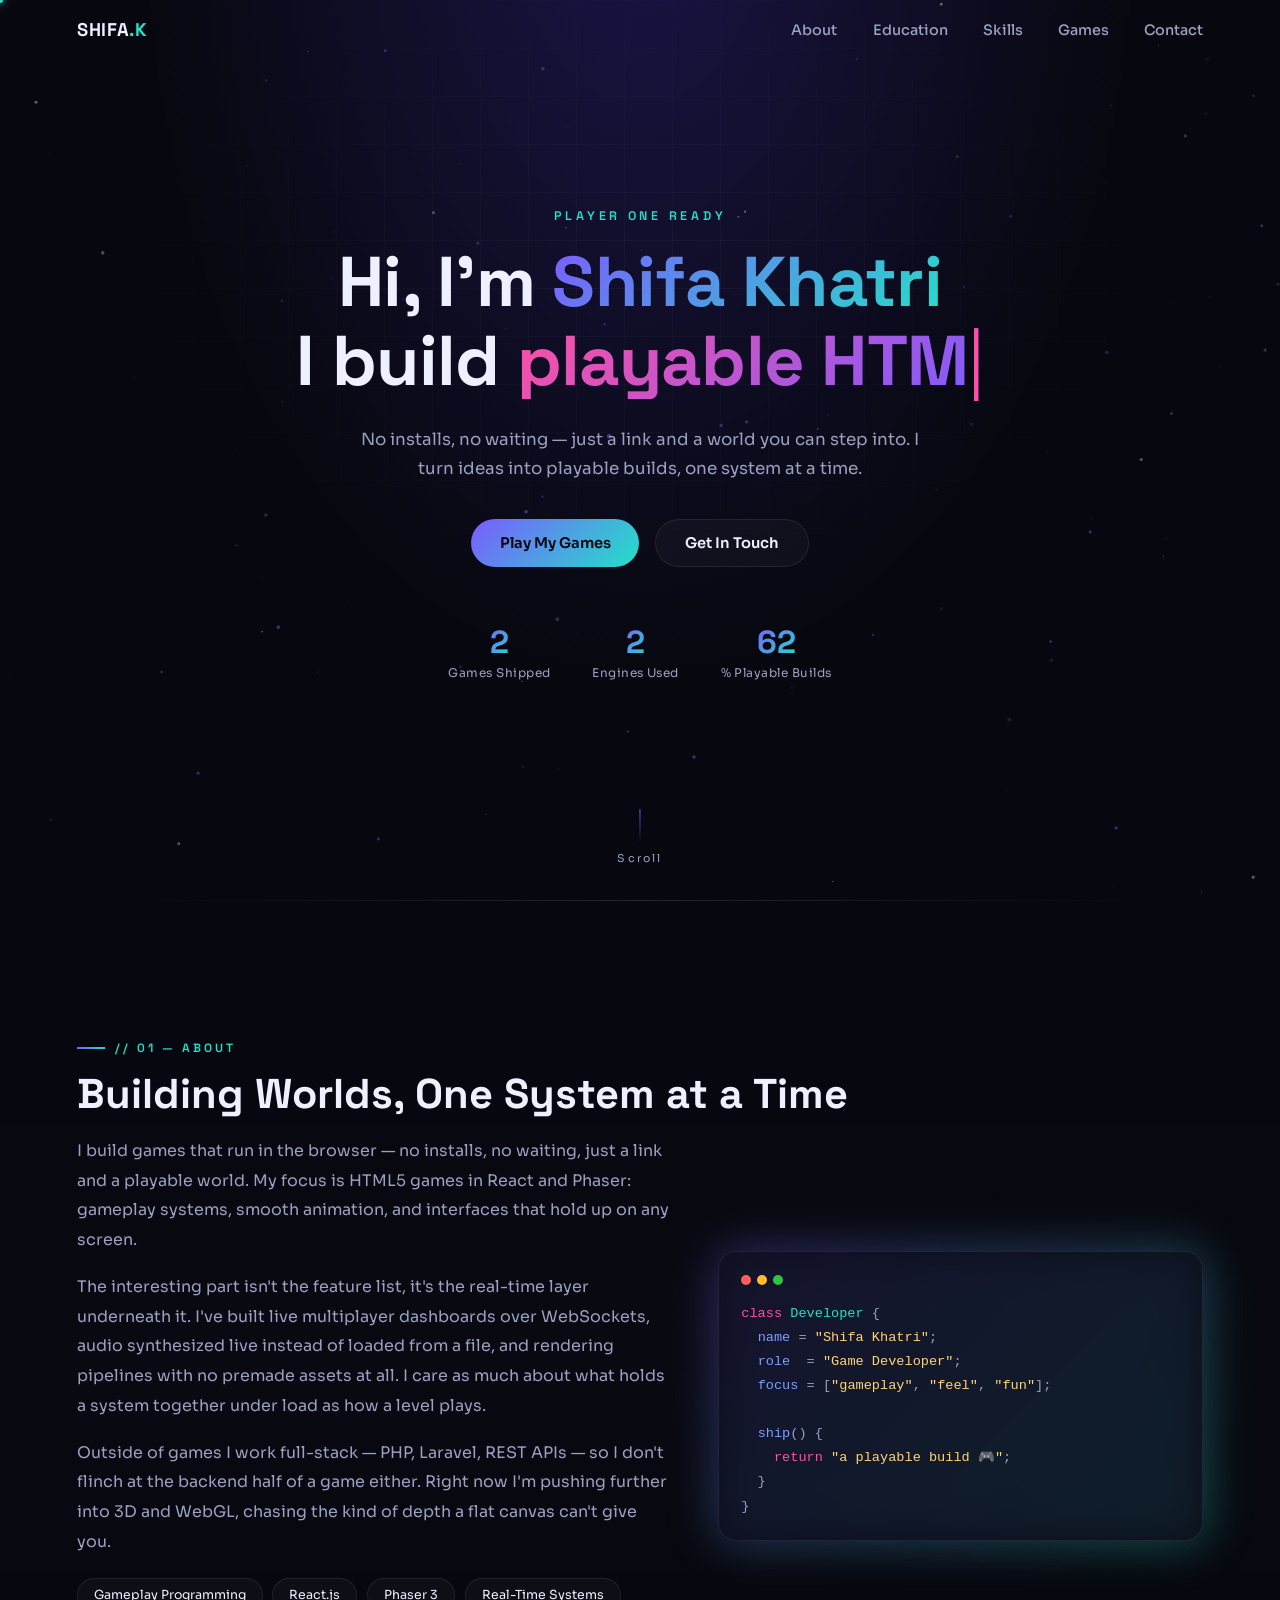
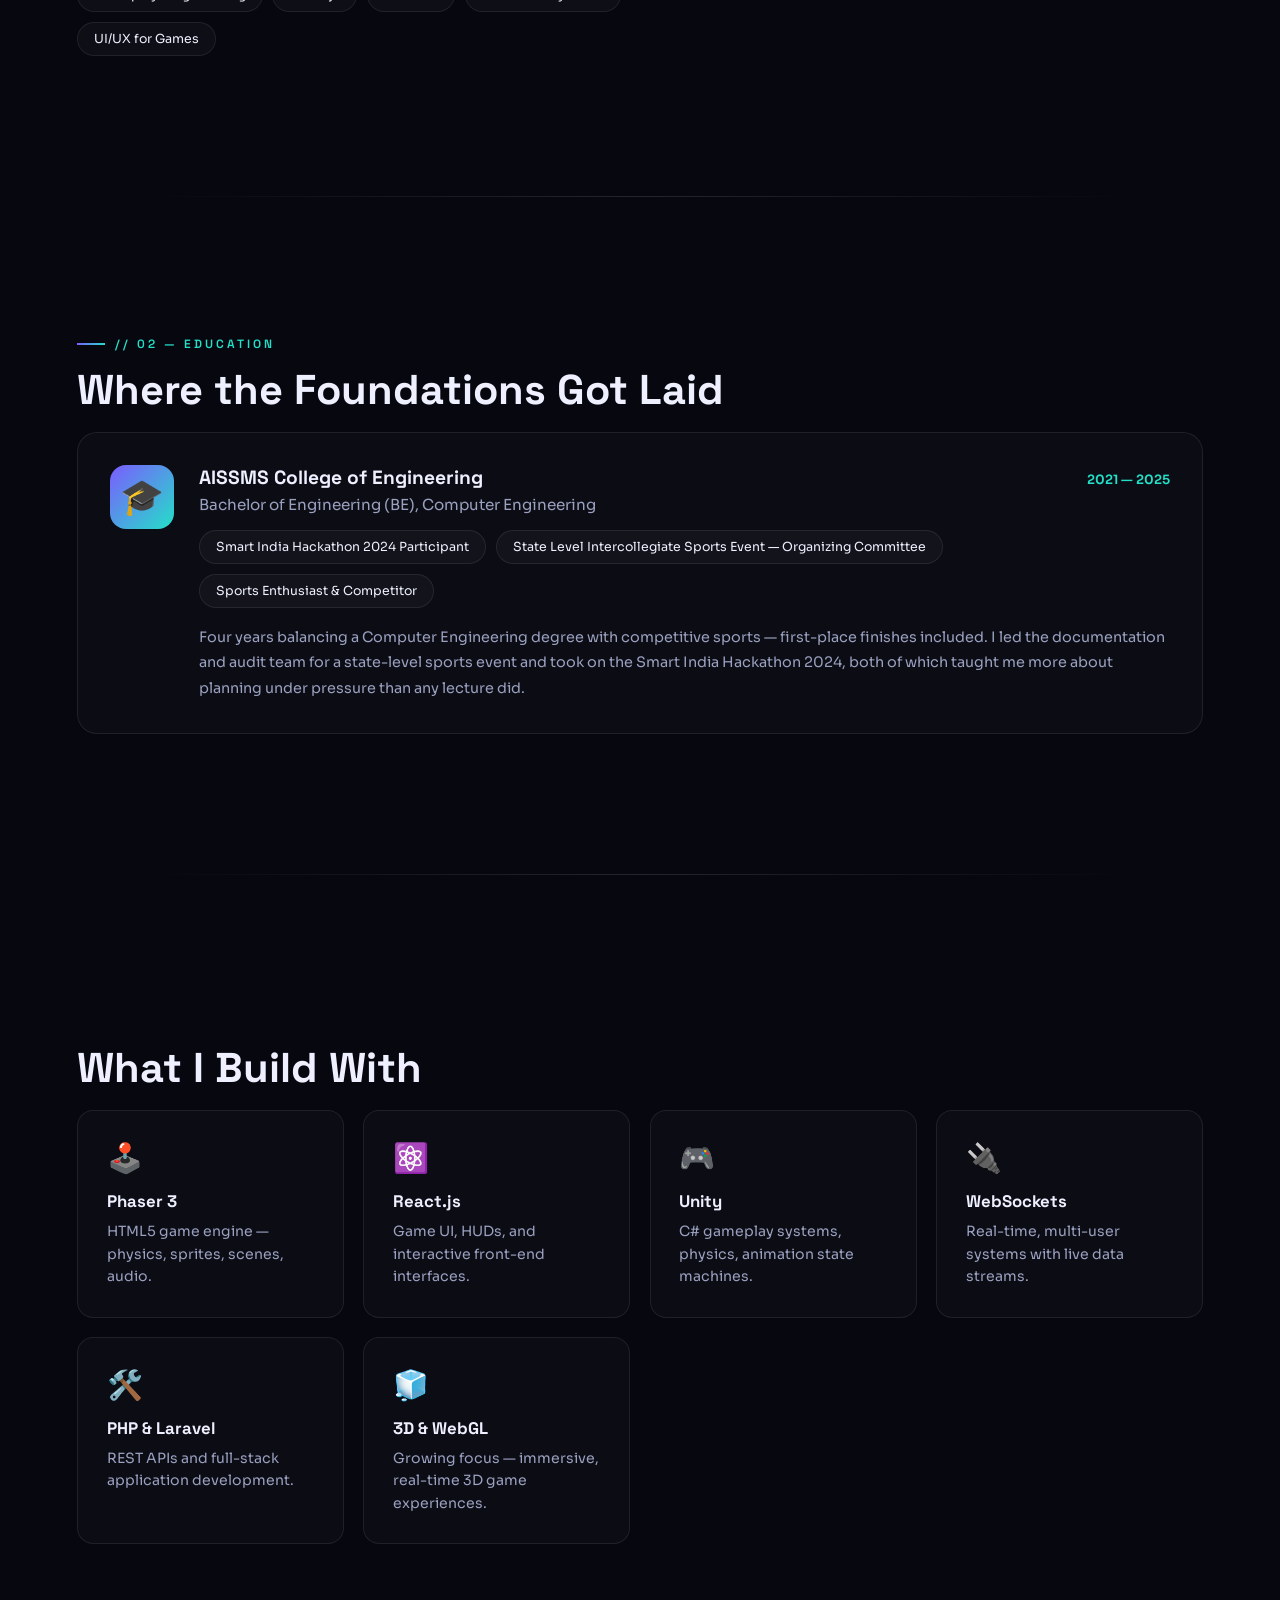
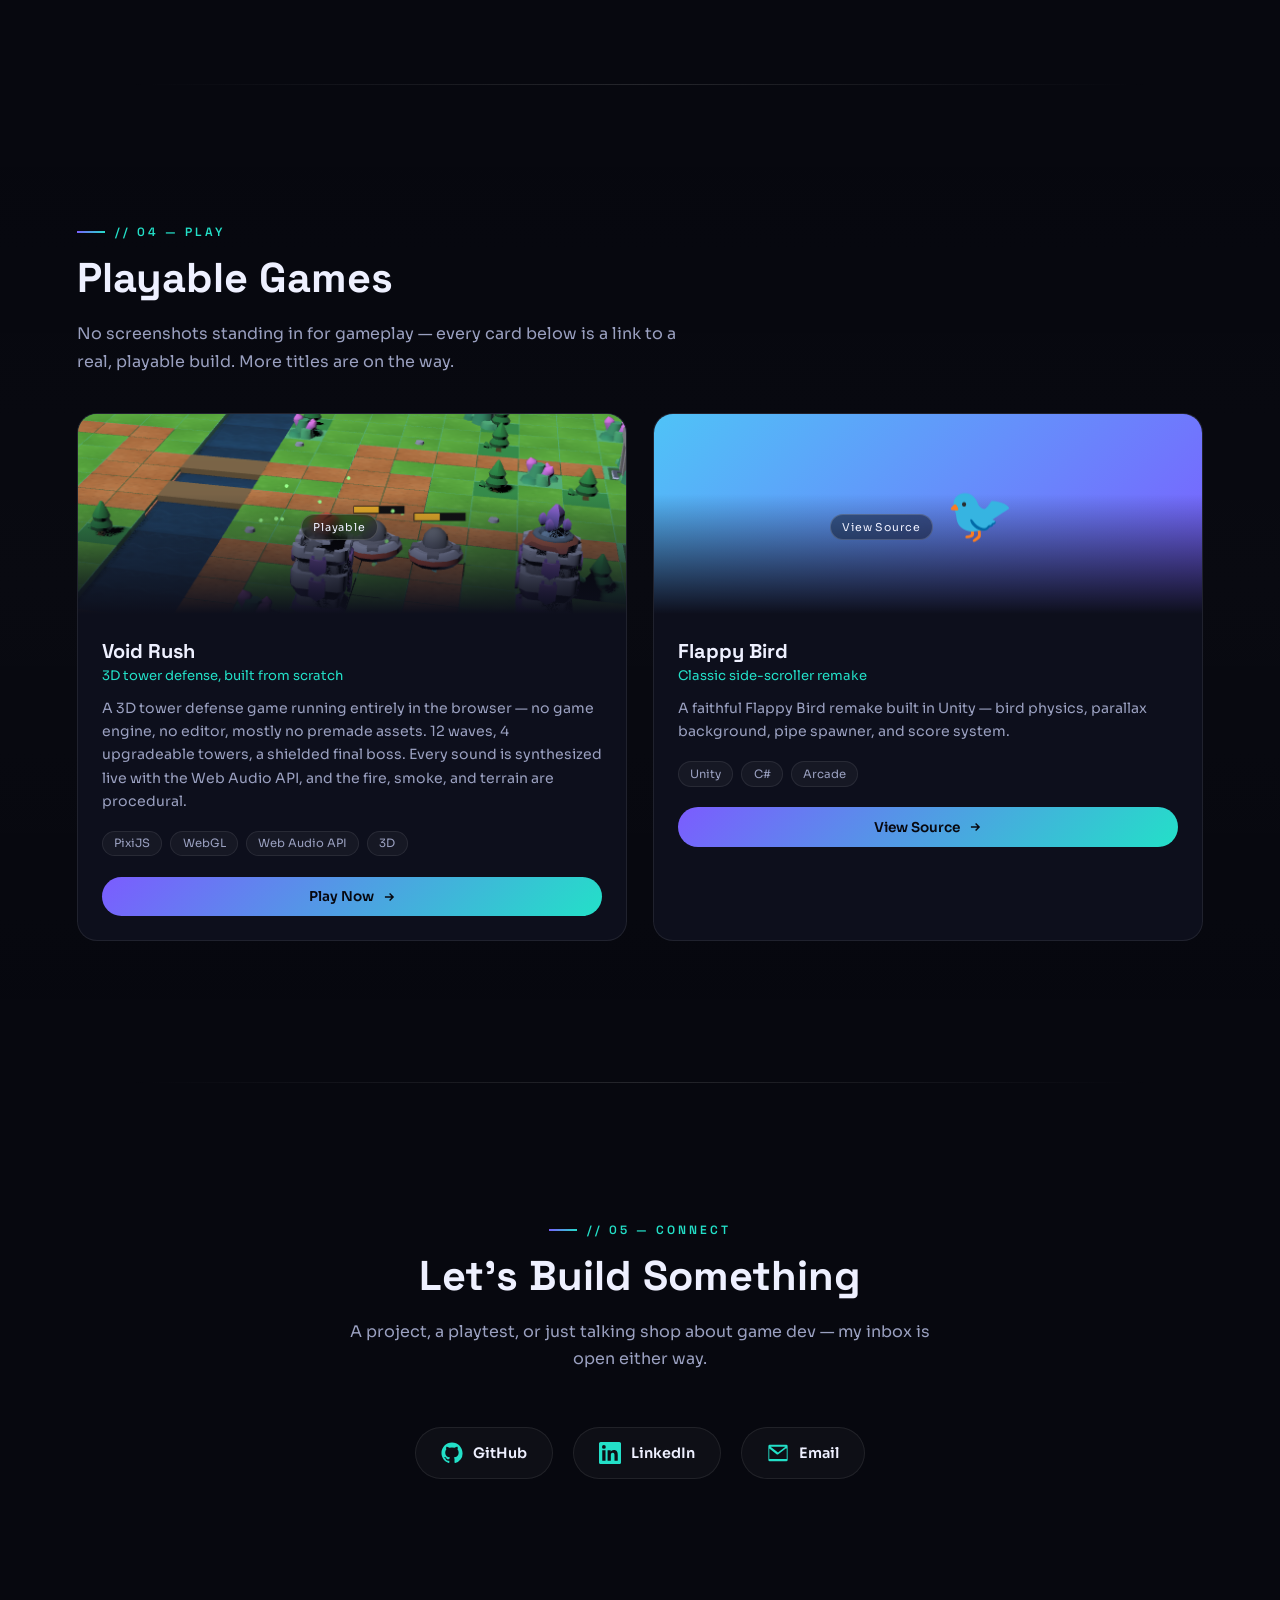
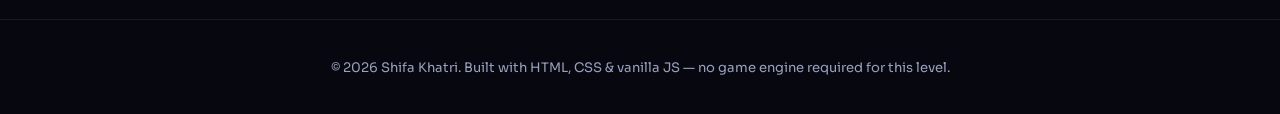
==== index.html @ 7c51d54d "Add scroll-linked transitions between sections and rewrite section copy - Scroll progress bar, per-s" ====
<!DOCTYPE html>
<html lang="en">
<head>
<meta charset="UTF-8">
<meta name="viewport" content="width=device-width, initial-scale=1.0">
<title>Shifa Khatri — Game Developer</title>
<meta name="description" content="Shifa Khatri — Game Developer Portfolio. Explore playable game builds, dev skills, and projects.">
<link rel="icon" href="data:image/svg+xml,<svg xmlns=%22http://www.w3.org/2000/svg%22 viewBox=%220 0 100 100%22><text y=%22.9em%22 font-size=%2290%22>🎮</text></svg>">
<link rel="preconnect" href="https://fonts.googleapis.com">
<link rel="preconnect" href="https://fonts.gstatic.com" crossorigin>
<link href="https://fonts.googleapis.com/css2?family=Space+Grotesk:wght@400;500;600;700&family=Sora:wght@300;400;600;800&display=swap" rel="stylesheet">
<link rel="stylesheet" href="css/style.css">
</head>
<body>

<!-- Boot / loading screen -->
<div id="boot-screen">
  <div class="boot-inner">
    <div class="boot-logo">SK<span class="cursor-blink">_</span></div>
    <div class="boot-bar-track"><div class="boot-bar-fill" id="boot-bar-fill"></div></div>
    <div class="boot-text" id="boot-text">LOADING WORLD... 0%</div>
  </div>
</div>

<div id="scroll-progress"></div>
<canvas id="bg-canvas"></canvas>
<div class="cursor-dot" id="cursor-dot"></div>
<div class="cursor-ring" id="cursor-ring"></div>

<header id="site-header">
  <nav class="nav-wrap">
    <a href="#hero" class="logo">SHIFA<span>.K</span></a>
    <ul class="nav-links">
      <li><a href="#about" data-text="About">About</a></li>
      <li><a href="#education" data-text="Education">Education</a></li>
      <li><a href="#skills" data-text="Skills">Skills</a></li>
      <li><a href="#games" data-text="Games">Games</a></li>
      <li><a href="#contact" data-text="Contact">Contact</a></li>
    </ul>
    <button id="nav-toggle" aria-label="Toggle menu"><span></span><span></span><span></span></button>
  </nav>
</header>

<main>
  <!-- HERO -->
  <section id="hero">
    <div class="hero-grid"></div>
    <div class="hero-content">
      <p class="eyebrow reveal-up">PLAYER ONE READY</p>
      <h1 class="hero-title">
        <span class="line" data-reveal>Hi, I'm <span class="accent">Shifa Khatri</span></span>
        <span class="line" data-reveal>I build <span class="typed-wrap"><span id="typed-text"></span><span class="type-caret">|</span></span></span>
      </h1>
      <p class="hero-sub reveal-up">No installs, no waiting — just a link and a world you can step into. I turn ideas into playable builds, one system at a time.</p>
      <div class="hero-cta reveal-up">
        <a href="#games" class="btn btn-primary"><span>Play My Games</span></a>
        <a href="#contact" class="btn btn-ghost"><span>Get In Touch</span></a>
      </div>
      <div class="hero-stats reveal-up">
        <div class="stat"><span class="stat-num" data-count="2">0</span><span class="stat-label">Games Shipped</span></div>
        <div class="stat"><span class="stat-num" data-count="2">0</span><span class="stat-label">Engines Used</span></div>
        <div class="stat"><span class="stat-num" data-count="100">0</span><span class="stat-label">% Playable Builds</span></div>
      </div>
    </div>
    <div class="scroll-indicator"><span></span>Scroll</div>
  </section>

  <!-- ABOUT -->
  <section id="about">
    <div class="section-inner">
      <p class="section-tag reveal-up">// 01 — ABOUT</p>
      <h2 class="section-title reveal-up">Building Worlds, One System at a Time</h2>
      <div class="about-grid">
        <div class="about-text reveal-up">
          <p>I build games that run in the browser — no installs, no waiting, just a link and a playable world. My focus is HTML5 games in React and Phaser: gameplay systems, smooth animation, and interfaces that hold up on any screen.</p>
          <p>The interesting part isn't the feature list, it's the real-time layer underneath it. I've built live multiplayer dashboards over WebSockets, audio synthesized live instead of loaded from a file, and rendering pipelines with no premade assets at all. I care as much about what holds a system together under load as how a level plays.</p>
          <p>Outside of games I work full-stack — PHP, Laravel, REST APIs — so I don't flinch at the backend half of a game either. Right now I'm pushing further into 3D and WebGL, chasing the kind of depth a flat canvas can't give you.</p>
          <div class="about-badges">
            <span class="badge">Gameplay Programming</span>
            <span class="badge">React.js</span>
            <span class="badge">Phaser 3</span>
            <span class="badge">Real-Time Systems</span>
            <span class="badge">UI/UX for Games</span>
          </div>
        </div>
        <div class="about-card reveal-up">
          <div class="card-glow"></div>
          <div class="card-inner">
            <div class="mini-terminal">
              <div class="term-dots"><span></span><span></span><span></span></div>
              <pre><code><span class="tok-kw">class</span> <span class="tok-cls">Developer</span> {
  <span class="tok-fn">name</span> = <span class="tok-str">"Shifa Khatri"</span>;
  <span class="tok-fn">role</span>  = <span class="tok-str">"Game Developer"</span>;
  <span class="tok-fn">focus</span> = [<span class="tok-str">"gameplay"</span>, <span class="tok-str">"feel"</span>, <span class="tok-str">"fun"</span>];

  <span class="tok-fn">ship</span>() {
    <span class="tok-kw">return</span> <span class="tok-str">"a playable build 🎮"</span>;
  }
}</code></pre>
            </div>
          </div>
        </div>
      </div>
    </div>
  </section>

  <!-- EDUCATION -->
  <section id="education">
    <div class="section-inner">
      <p class="section-tag reveal-up">// 02 — EDUCATION</p>
      <h2 class="section-title reveal-up">Where the Foundations Got Laid</h2>
      <div class="edu-card reveal-up">
        <div class="edu-icon">🎓</div>
        <div class="edu-body">
          <div class="edu-head">
            <h3>AISSMS College of Engineering</h3>
            <span class="edu-years">2021 — 2025</span>
          </div>
          <p class="edu-degree">Bachelor of Engineering (BE), Computer Engineering</p>
          <div class="edu-badges">
            <span class="badge">Smart India Hackathon 2024 Participant</span>
            <span class="badge">State Level Intercollegiate Sports Event — Organizing Committee</span>
            <span class="badge">Sports Enthusiast &amp; Competitor</span>
          </div>
          <p class="edu-note">Four years balancing a Computer Engineering degree with competitive sports — first-place finishes included. I led the documentation and audit team for a state-level sports event and took on the Smart India Hackathon 2024, both of which taught me more about planning under pressure than any lecture did.</p>
        </div>
      </div>
    </div>
  </section>

  <!-- SKILLS -->
  <section id="skills">
    <div class="section-inner">
      <p class="section-tag reveal-up">// 03 — TOOLKIT</p>
      <h2 class="section-title reveal-up">What I Build With</h2>
      <div class="skills-grid">
        <div class="skill-card reveal-up" style="--i:0">
          <div class="skill-icon">🕹️</div>
          <h3>Phaser 3</h3>
          <p>HTML5 game engine — physics, sprites, scenes, audio.</p>
        </div>
        <div class="skill-card reveal-up" style="--i:1">
          <div class="skill-icon">⚛️</div>
          <h3>React.js</h3>
          <p>Game UI, HUDs, and interactive front-end interfaces.</p>
        </div>
        <div class="skill-card reveal-up" style="--i:2">
          <div class="skill-icon">🎮</div>
          <h3>Unity</h3>
          <p>C# gameplay systems, physics, animation state machines.</p>
        </div>
        <div class="skill-card reveal-up" style="--i:3">
          <div class="skill-icon">🔌</div>
          <h3>WebSockets</h3>
          <p>Real-time, multi-user systems with live data streams.</p>
        </div>
        <div class="skill-card reveal-up" style="--i:4">
          <div class="skill-icon">🛠️</div>
          <h3>PHP &amp; Laravel</h3>
          <p>REST APIs and full-stack application development.</p>
        </div>
        <div class="skill-card reveal-up" style="--i:5">
          <div class="skill-icon">🧊</div>
          <h3>3D &amp; WebGL</h3>
          <p>Growing focus — immersive, real-time 3D game experiences.</p>
        </div>
      </div>
    </div>
  </section>

  <!-- GAMES -->
  <section id="games">
    <div class="section-inner">
      <p class="section-tag reveal-up">// 04 — PLAY</p>
      <h2 class="section-title reveal-up">Playable Games</h2>
      <p class="section-desc reveal-up">No screenshots standing in for gameplay — every card below is a link to a real, playable build. More titles are on the way.</p>

      <div class="games-grid" id="games-grid">
        <!-- Game cards injected by js/main.js from js/games-data.js -->
      </div>
    </div>
  </section>

  <!-- CONTACT -->
  <section id="contact">
    <div class="section-inner">
      <p class="section-tag reveal-up">// 05 — CONNECT</p>
      <h2 class="section-title reveal-up">Let's Build Something</h2>
      <p class="section-desc reveal-up">A project, a playtest, or just talking shop about game dev — my inbox is open either way.</p>
      <div class="contact-links reveal-up">
        <a class="contact-link" href="https://github.com/FluffyCrunch" target="_blank" rel="noopener noreferrer">
          <span class="contact-icon">
            <svg viewBox="0 0 24 24" width="22" height="22" fill="currentColor"><path d="M12 .5C5.65.5.5 5.65.5 12c0 5.08 3.29 9.39 7.86 10.91.58.11.79-.25.79-.56 0-.28-.01-1.02-.02-2-3.2.7-3.88-1.54-3.88-1.54-.52-1.33-1.28-1.69-1.28-1.69-1.04-.71.08-.7.08-.7 1.15.08 1.76 1.18 1.76 1.18 1.02 1.75 2.68 1.25 3.34.95.1-.74.4-1.25.72-1.54-2.56-.29-5.25-1.28-5.25-5.7 0-1.26.45-2.29 1.18-3.09-.12-.29-.51-1.46.11-3.04 0 0 .96-.31 3.15 1.18a10.9 10.9 0 0 1 5.74 0c2.19-1.49 3.15-1.18 3.15-1.18.62 1.58.23 2.75.11 3.04.73.8 1.18 1.83 1.18 3.09 0 4.43-2.69 5.41-5.26 5.69.41.36.78 1.07.78 2.17 0 1.57-.01 2.83-.01 3.22 0 .31.21.68.8.56A10.51 10.51 0 0 0 23.5 12C23.5 5.65 18.35.5 12 .5Z"/></svg>
          </span>
          <span>GitHub</span>
        </a>
        <a class="contact-link" href="https://www.linkedin.com/in/shifa-khatri-877a002b2" target="_blank" rel="noopener noreferrer">
          <span class="contact-icon">
            <svg viewBox="0 0 24 24" width="22" height="22" fill="currentColor"><path d="M20.45 20.45h-3.55v-5.57c0-1.33-.02-3.04-1.85-3.04-1.85 0-2.14 1.45-2.14 2.94v5.67H9.36V9h3.41v1.56h.05c.47-.9 1.63-1.85 3.36-1.85 3.6 0 4.27 2.37 4.27 5.45v6.29ZM5.34 7.43a2.06 2.06 0 1 1 0-4.12 2.06 2.06 0 0 1 0 4.12ZM7.12 20.45H3.56V9h3.56v11.45ZM22.22 0H1.77C.8 0 0 .78 0 1.75v20.5C0 23.22.8 24 1.77 24h20.45c.98 0 1.78-.78 1.78-1.75V1.75C24 .78 23.2 0 22.22 0Z"/></svg>
          </span>
          <span>LinkedIn</span>
        </a>
        <a class="contact-link" href="mailto:shifaskhatri10@gmail.com">
          <span class="contact-icon">
            <svg viewBox="0 0 24 24" width="22" height="22" fill="currentColor"><path d="M1.5 4.5A1.5 1.5 0 0 1 3 3h18a1.5 1.5 0 0 1 1.5 1.5v15A1.5 1.5 0 0 1 21 21H3a1.5 1.5 0 0 1-1.5-1.5v-15Zm2.4.6 8.1 6.3 8.1-6.3H3.9Zm16.6 1.9-8.2 6.4a1.5 1.5 0 0 1-1.86 0L2.5 7v11.5h19V7Z"/></svg>
          </span>
          <span>Email</span>
        </a>
      </div>
    </div>
  </section>
</main>

<footer>
  <div class="footer-inner">
    <p>&copy; <span id="year"></span> Shifa Khatri. Built with HTML, CSS &amp; vanilla JS — no game engine required for this level.</p>
  </div>
</footer>

<script src="js/games-data.js"></script>
<script src="js/main.js"></script>
</body>
</html>
---- css/style.css ----
/* ===== Tokens ===== */
:root{
  --bg: #07080f;
  --bg-alt: #0c0e1a;
  --surface: #12142280;
  --border: #ffffff14;
  --text: #eef0ff;
  --text-dim: #9aa0c0;
  --accent: #7b5cff;
  --accent-2: #23e0c8;
  --accent-3: #ff4fa3;
  --gradient-1: linear-gradient(135deg,#7b5cff,#23e0c8);
  --gradient-2: linear-gradient(135deg,#ff4fa3,#7b5cff);
  --font-display: "Space Grotesk", "Sora", sans-serif;
  --font-body: "Sora", sans-serif;
  --ease: cubic-bezier(.16,.8,.24,1);
}

*,*::before,*::after{box-sizing:border-box;margin:0;padding:0}
html{scroll-behavior:smooth}
body{
  background:var(--bg);
  color:var(--text);
  font-family:var(--font-body);
  overflow-x:hidden;
  cursor:none;
}
body.no-custom-cursor{cursor:auto}
img{max-width:100%;display:block}
a{color:inherit;text-decoration:none}
ul{list-style:none}
section{position:relative;padding:min(14vw,140px) 6vw;overflow:hidden}
.section-inner{max-width:1180px;margin:0 auto;position:relative;z-index:2}

::selection{background:var(--accent);color:#fff}

/* scrollbar */
::-webkit-scrollbar{width:10px}
::-webkit-scrollbar-track{background:var(--bg)}
::-webkit-scrollbar-thumb{background:linear-gradient(var(--accent),var(--accent-2));border-radius:10px}

/* ===== Boot Screen ===== */
#boot-screen{
  position:fixed;inset:0;z-index:9999;
  background:var(--bg);
  display:flex;align-items:center;justify-content:center;
  transition:opacity .6s var(--ease), visibility .6s var(--ease);
}
#boot-screen.hidden{opacity:0;visibility:hidden;pointer-events:none}
.boot-inner{text-align:center;width:min(320px,80vw)}
.boot-logo{
  font-family:var(--font-display);
  font-size:2.4rem;font-weight:700;letter-spacing:.08em;
  background:var(--gradient-1);
  -webkit-background-clip:text;background-clip:text;color:transparent;
  margin-bottom:1.6rem;
}
.cursor-blink{animation:blink 1s steps(1) infinite;color:var(--accent-2);-webkit-text-fill-color:var(--accent-2)}
@keyframes blink{50%{opacity:0}}
.boot-bar-track{
  width:100%;height:3px;background:#ffffff14;border-radius:99px;overflow:hidden;
}
.boot-bar-fill{
  height:100%;width:0%;
  background:var(--gradient-1);
  box-shadow:0 0 12px var(--accent);
  transition:width .25s ease-out;
}
.boot-text{
  margin-top:.9rem;font-size:.72rem;letter-spacing:.15em;color:var(--text-dim);
  font-family:var(--font-display);
}

/* ===== Custom cursor ===== */
.cursor-dot,.cursor-ring{
  position:fixed;top:0;left:0;pointer-events:none;z-index:9998;
  border-radius:50%;
  transform:translate(-50%,-50%);
}
.cursor-dot{width:6px;height:6px;background:var(--accent-2);box-shadow:0 0 8px var(--accent-2)}
.cursor-ring{width:34px;height:34px;border:1px solid #ffffff55;transition:transform .15s var(--ease),opacity .15s var(--ease),border-color .2s}
.cursor-ring.active{transform:translate(-50%,-50%) scale(1.6);border-color:var(--accent)}
@media (hover:none), (pointer:coarse){
  .cursor-dot,.cursor-ring{display:none}
  body{cursor:auto}
}

/* ===== Background canvas ===== */
#bg-canvas{
  position:fixed;inset:0;z-index:0;
  width:100%;height:100%;
  background:radial-gradient(ellipse at 50% -10%, #1a1444 0%, var(--bg) 55%);
}

/* ===== Header / Nav ===== */
#site-header{
  position:fixed;top:0;left:0;right:0;z-index:100;
  padding:1.1rem 6vw;
  transition:background .35s var(--ease), padding .35s var(--ease), backdrop-filter .35s;
}
#site-header.scrolled{
  background:#07080fcc;
  backdrop-filter:blur(14px) saturate(140%);
  padding:.7rem 6vw;
  border-bottom:1px solid var(--border);
}
.nav-wrap{max-width:1180px;margin:0 auto;display:flex;align-items:center;justify-content:space-between}
.logo{
  font-family:var(--font-display);font-weight:700;font-size:1.15rem;letter-spacing:.04em;
}
.logo span{color:var(--accent-2)}
.nav-links{display:flex;gap:2.2rem}
.nav-links a{
  position:relative;font-size:.9rem;font-weight:500;color:var(--text-dim);
  padding:.3rem 0;transition:color .25s;
}
.nav-links a::after{
  content:"";position:absolute;left:0;bottom:-2px;width:0;height:2px;
  background:var(--gradient-1);transition:width .3s var(--ease);
}
.nav-links a:hover{color:var(--text)}
.nav-links a:hover::after{width:100%}

#nav-toggle{display:none;flex-direction:column;gap:5px;background:none;border:0;cursor:pointer;padding:6px}
#nav-toggle span{width:22px;height:2px;background:var(--text);border-radius:2px;transition:.3s}

@media (max-width:760px){
  .nav-links{
    position:fixed;top:0;right:0;height:100vh;width:min(72vw,300px);
    background:#0c0e1af2;backdrop-filter:blur(16px);
    flex-direction:column;justify-content:center;align-items:flex-start;
    padding:2rem 2.4rem;gap:1.6rem;
    transform:translateX(100%);transition:transform .4s var(--ease);
    border-left:1px solid var(--border);
  }
  .nav-links.open{transform:translateX(0)}
  #nav-toggle{display:flex}
  #nav-toggle.open span:nth-child(1){transform:translateY(7px) rotate(45deg)}
  #nav-toggle.open span:nth-child(2){opacity:0}
  #nav-toggle.open span:nth-child(3){transform:translateY(-7px) rotate(-45deg)}
}

/* ===== Hero ===== */
#hero{
  min-height:100vh;display:flex;flex-direction:column;align-items:center;justify-content:center;
  text-align:center;padding-top:8rem;
}
.hero-grid{
  position:absolute;inset:0;z-index:0;
  background-image:
    linear-gradient(#ffffff08 1px,transparent 1px),
    linear-gradient(90deg,#ffffff08 1px,transparent 1px);
  background-size:48px 48px;
  mask-image:radial-gradient(ellipse 60% 50% at 50% 30%, black 10%, transparent 75%);
}
.hero-content{position:relative;z-index:2;max-width:820px}
.eyebrow{
  font-family:var(--font-display);font-size:.78rem;letter-spacing:.3em;
  color:var(--accent-2);margin-bottom:1.2rem;font-weight:600;
}
.hero-title{
  font-family:var(--font-display);font-weight:700;
  font-size:clamp(2.2rem,6.5vw,4.4rem);line-height:1.12;letter-spacing:-.01em;
}
.hero-title .line{display:block;overflow:hidden}
.accent{
  background:var(--gradient-1);-webkit-background-clip:text;background-clip:text;color:transparent;
}
.typed-wrap{
  background:var(--gradient-2);-webkit-background-clip:text;background-clip:text;color:transparent;
}
.type-caret{color:var(--accent-3);animation:blink 1s steps(1) infinite;font-weight:300}
.hero-sub{
  margin:1.6rem auto 0;max-width:560px;color:var(--text-dim);font-size:1.05rem;line-height:1.7;
}
.hero-cta{display:flex;gap:1rem;justify-content:center;margin-top:2.2rem;flex-wrap:wrap}

.btn{
  position:relative;display:inline-flex;align-items:center;justify-content:center;
  padding:.9rem 1.8rem;border-radius:99px;font-weight:600;font-size:.92rem;
  overflow:hidden;isolation:isolate;transition:transform .3s var(--ease);
}
.btn:hover{transform:translateY(-3px)}
.btn span{position:relative;z-index:2}
.btn-primary{color:#08070f}
.btn-primary::before{
  content:"";position:absolute;inset:0;background:var(--gradient-1);z-index:0;
}
.btn-primary::after{
  content:"";position:absolute;inset:0;background:var(--gradient-2);z-index:1;
  opacity:0;transition:opacity .35s var(--ease);
}
.btn-primary:hover::after{opacity:1}
.btn-ghost{color:var(--text);border:1px solid var(--border);background:#ffffff08}
.btn-ghost:hover{background:#ffffff14;border-color:#ffffff30}

.hero-stats{
  display:flex;gap:2.6rem;justify-content:center;margin-top:3.4rem;flex-wrap:wrap;
}
.stat{display:flex;flex-direction:column;align-items:center;gap:.2rem}
.stat-num{
  font-family:var(--font-display);font-size:2rem;font-weight:700;
  background:var(--gradient-1);-webkit-background-clip:text;background-clip:text;color:transparent;
}
.stat-label{font-size:.75rem;color:var(--text-dim);letter-spacing:.04em}

.scroll-indicator{
  position:absolute;bottom:2.2rem;left:50%;transform:translateX(-50%);
  display:flex;flex-direction:column;align-items:center;gap:.5rem;
  font-size:.68rem;letter-spacing:.2em;color:var(--text-dim);z-index:2;
}
.scroll-indicator span{
  width:1px;height:34px;background:linear-gradient(var(--accent),transparent);
  animation:scrollpulse 1.8s ease-in-out infinite;
}
@keyframes scrollpulse{0%,100%{opacity:.3}50%{opacity:1}}

/* ===== Section headers ===== */
.section-tag{
  font-family:var(--font-display);font-size:.75rem;letter-spacing:.25em;
  color:var(--accent-2);margin-bottom:.7rem;font-weight:600;
}
.section-title{
  font-family:var(--font-display);font-size:clamp(1.8rem,4vw,2.6rem);font-weight:700;margin-bottom:1rem;
}
.section-desc{color:var(--text-dim);max-width:600px;margin-bottom:2.4rem;line-height:1.7}

/* ===== Reveal animation ===== */
.reveal-up{
  opacity:0;
  transform:translateY(44px) scale(.96);
  filter:blur(8px);
  transition:opacity 1s var(--ease), transform 1s var(--ease), filter 1s var(--ease);
  transition-delay:var(--stagger,0ms);
}
.reveal-up.in-view{opacity:1;transform:translateY(0) scale(1);filter:blur(0)}
.hero-title .line{opacity:0;transform:translateY(100%)}
.hero-title .line.in-view{animation:lineUp .9s var(--ease) forwards}
@keyframes lineUp{to{opacity:1;transform:translateY(0)}}

/* section-tag draw-in underline, precedes every section heading */
.section-tag{position:relative;padding-left:2.4rem}
.section-tag::before{
  content:"";position:absolute;left:0;top:50%;translate:0 -50%;
  width:28px;height:2px;background:var(--gradient-1);
  transform-origin:left;transform:scaleX(0);
  transition:transform .7s var(--ease) .15s;
}
.section-tag.in-view::before{transform:scaleX(1)}

/* soft gradient seam between stacked sections, reinforces continuous scroll */
section:not(#hero)::before{
  content:"";position:absolute;top:0;left:10%;right:10%;height:1px;
  background:linear-gradient(90deg,transparent,#ffffff1f,transparent);
}

/* scroll progress bar */
#scroll-progress{
  position:fixed;top:0;left:0;height:3px;width:100%;z-index:200;
  background:var(--gradient-1);
  transform:scaleX(0);transform-origin:left;
  box-shadow:0 0 12px var(--accent);
  will-change:transform;
}

/* ===== About ===== */
.about-grid{display:grid;grid-template-columns:1.1fr .9fr;gap:3rem;align-items:center}
.about-text p{color:var(--text-dim);line-height:1.85;margin-bottom:1.1rem}
.about-badges{display:flex;flex-wrap:wrap;gap:.6rem;margin-top:1.4rem}
.badge{
  font-size:.78rem;padding:.5rem 1rem;border-radius:99px;
  border:1px solid var(--border);background:#ffffff08;color:var(--text);
}
.about-card{position:relative;perspective:800px}
.card-glow{
  position:absolute;inset:-2px;border-radius:20px;
  background:var(--gradient-1);opacity:.35;filter:blur(24px);z-index:0;
}
.card-inner{
  position:relative;z-index:1;border-radius:18px;overflow:hidden;
  border:1px solid var(--border);background:#0d0f1cd9;backdrop-filter:blur(10px);
  transition:transform .4s var(--ease);
}
.mini-terminal{padding:1.4rem}
.term-dots{display:flex;gap:6px;margin-bottom:1rem}
.term-dots span{width:10px;height:10px;border-radius:50%;background:#ffffff22}
.term-dots span:nth-child(1){background:#ff5f57}
.term-dots span:nth-child(2){background:#febc2e}
.term-dots span:nth-child(3){background:#28c840}
.mini-terminal pre{
  font-family:"Fira Code","Space Grotesk",monospace;font-size:.85rem;line-height:1.7;color:var(--text-dim);
  overflow-x:auto;
}
.tok-kw{color:#ff4fa3}.tok-cls{color:#23e0c8}.tok-fn{color:#7b9fff}.tok-str{color:#ffd479}

@media (max-width:820px){
  .about-grid{grid-template-columns:1fr}
}

/* ===== Education ===== */
.edu-card{
  display:flex;gap:1.6rem;align-items:flex-start;
  padding:2rem;border-radius:20px;border:1px solid var(--border);
  background:#ffffff06;transition:transform .35s var(--ease), border-color .35s;
}
.edu-card:hover{transform:translateY(-6px);border-color:#ffffff2a}
.edu-icon{
  font-size:2.2rem;flex-shrink:0;width:64px;height:64px;border-radius:16px;
  display:flex;align-items:center;justify-content:center;
  background:var(--gradient-1);
}
.edu-body{flex:1;min-width:0}
.edu-head{display:flex;flex-wrap:wrap;align-items:baseline;gap:.6rem;justify-content:space-between}
.edu-head h3{font-family:var(--font-display);font-size:1.2rem}
.edu-years{font-size:.8rem;color:var(--accent-2);font-weight:600;white-space:nowrap}
.edu-degree{color:var(--text-dim);margin-top:.3rem;margin-bottom:1rem;font-size:.95rem}
.edu-badges{display:flex;flex-wrap:wrap;gap:.6rem;margin-bottom:1.1rem}
.edu-note{color:var(--text-dim);font-size:.9rem;line-height:1.75}

@media (max-width:600px){
  .edu-card{flex-direction:column}
}

/* ===== Skills ===== */
.skills-grid{
  display:grid;grid-template-columns:repeat(auto-fit,minmax(220px,1fr));gap:1.2rem;
}
.skill-card{
  padding:1.8rem;border-radius:16px;border:1px solid var(--border);
  background:#ffffff06;transition:transform .35s var(--ease), border-color .35s, background .35s;
  transition-delay:calc(var(--i,0) * 40ms);
}
.skill-card:hover{
  transform:translateY(-8px);
  border-color:#ffffff2a;background:#ffffff0d;
}
.skill-icon{font-size:1.8rem;margin-bottom:.9rem}
.skill-card h3{font-family:var(--font-display);font-size:1.05rem;margin-bottom:.5rem}
.skill-card p{color:var(--text-dim);font-size:.88rem;line-height:1.6}

/* ===== Games ===== */
.games-grid{
  display:grid;grid-template-columns:repeat(auto-fit,minmax(300px,1fr));gap:1.6rem;
}
.game-card{
  position:relative;border-radius:20px;overflow:hidden;
  border:1px solid var(--border);background:#0d0f1c;
  opacity:0;transform:translateY(40px);
  transition:opacity .7s var(--ease),transform .7s var(--ease);
}
.game-card.in-view{opacity:1;transform:translateY(0)}
.game-cover{
  height:200px;position:relative;display:flex;align-items:center;justify-content:center;
  font-size:3.4rem;overflow:hidden;
}
.game-cover::after{
  content:"";position:absolute;inset:0;
  background:linear-gradient(180deg,transparent 40%,#0d0f1c 100%);
}
.game-cover span{position:relative;z-index:1;transition:transform .5s var(--ease)}
.game-card:hover .game-cover span{transform:scale(1.15) rotate(-4deg)}
.game-cover img{
  position:absolute;inset:0;width:100%;height:100%;object-fit:cover;
  transition:transform .5s var(--ease);
}
.game-card:hover .game-cover img{transform:scale(1.08)}
.game-status{
  position:absolute;top:.8rem;right:.8rem;z-index:2;
  font-size:.68rem;letter-spacing:.08em;padding:.3rem .7rem;border-radius:99px;
  background:#00000066;backdrop-filter:blur(6px);border:1px solid #ffffff2a;
}
.game-body{padding:1.5rem}
.game-body h3{font-family:var(--font-display);font-size:1.25rem;margin-bottom:.2rem}
.game-tagline{color:var(--accent-2);font-size:.82rem;margin-bottom:.8rem}
.game-desc{color:var(--text-dim);font-size:.88rem;line-height:1.65;margin-bottom:1.1rem}
.game-tags{display:flex;flex-wrap:wrap;gap:.5rem;margin-bottom:1.3rem}
.game-tags span{
  font-size:.72rem;padding:.3rem .7rem;border-radius:99px;background:#ffffff0a;color:var(--text-dim);
  border:1px solid var(--border);
}
.play-btn{
  display:inline-flex;align-items:center;gap:.5rem;
  font-size:.85rem;font-weight:600;color:var(--bg);
  background:var(--gradient-1);padding:.7rem 1.3rem;border-radius:99px;
  transition:transform .3s var(--ease),box-shadow .3s var(--ease);width:100%;justify-content:center;
}
.play-btn:hover{transform:translateY(-2px);box-shadow:0 10px 30px -10px var(--accent)}
.play-btn svg{transition:transform .3s var(--ease)}
.play-btn:hover svg{transform:translateX(3px)}

/* tilt effect layer, JS sets transform */
.game-card{will-change:transform}

/* ===== Contact ===== */
#contact .section-inner{text-align:center;display:flex;flex-direction:column;align-items:center}
.contact-links{display:flex;gap:1.2rem;flex-wrap:wrap;justify-content:center;margin-top:1rem}
.contact-link{
  display:flex;align-items:center;gap:.6rem;padding:.9rem 1.6rem;border-radius:99px;
  border:1px solid var(--border);background:#ffffff08;font-weight:600;font-size:.9rem;
  transition:transform .3s var(--ease),background .3s,border-color .3s,
    opacity .7s var(--ease), filter .7s var(--ease);
  opacity:0;filter:blur(6px);
}
.contact-links.in-view .contact-link{opacity:1;filter:blur(0)}
.contact-links.in-view .contact-link:nth-child(1){transition-delay:.05s}
.contact-links.in-view .contact-link:nth-child(2){transition-delay:.15s}
.contact-links.in-view .contact-link:nth-child(3){transition-delay:.25s}
.contact-link:hover{
  transform:translateY(-4px);background:#ffffff14;border-color:var(--accent);
}
.contact-icon{display:flex;color:var(--accent-2)}

/* ===== Footer ===== */
footer{padding:2.4rem 6vw;border-top:1px solid var(--border);position:relative;z-index:2}
.footer-inner{max-width:1180px;margin:0 auto;text-align:center;color:var(--text-dim);font-size:.82rem}

/* ===== Section backdrops for depth ===== */
#about, #games{background:linear-gradient(180deg,transparent, #ffffff03, transparent)}

@media (max-width:600px){
  section{padding:5rem 5vw}
  .hero-stats{gap:1.6rem}
}
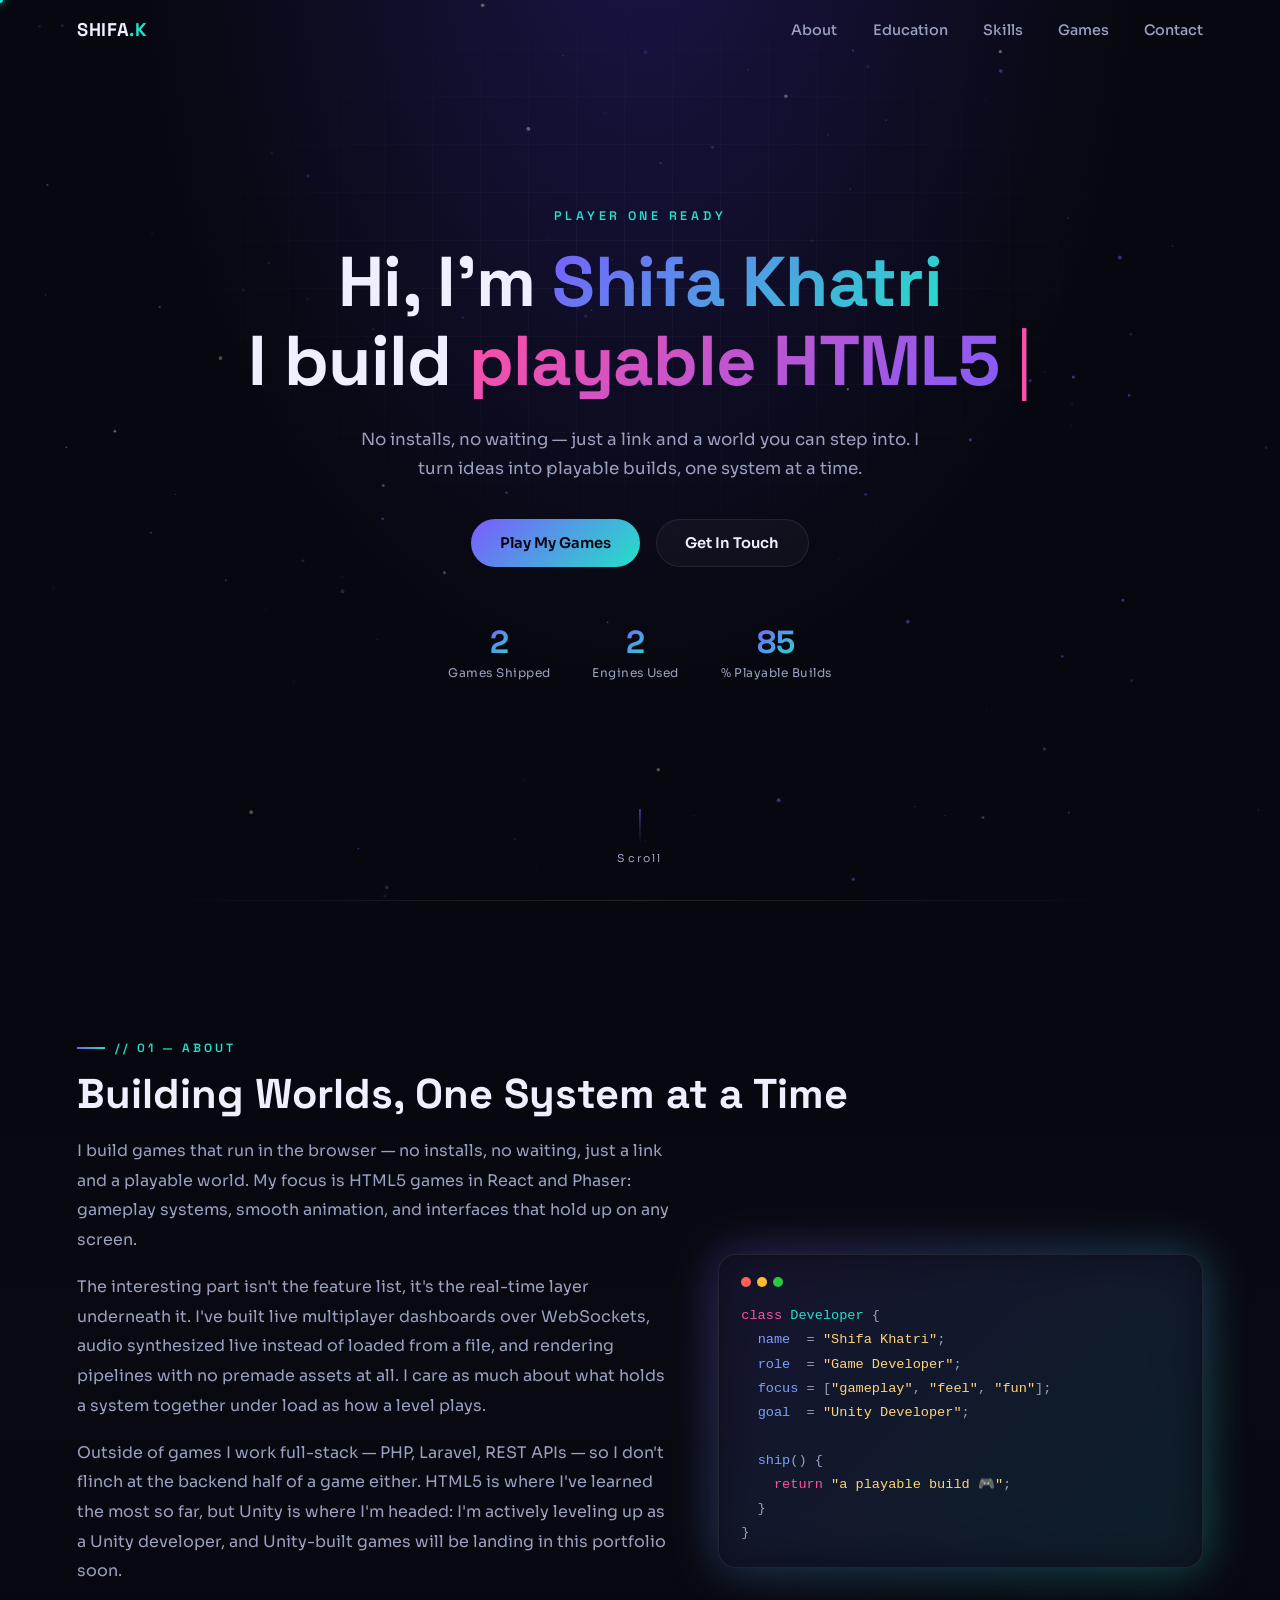
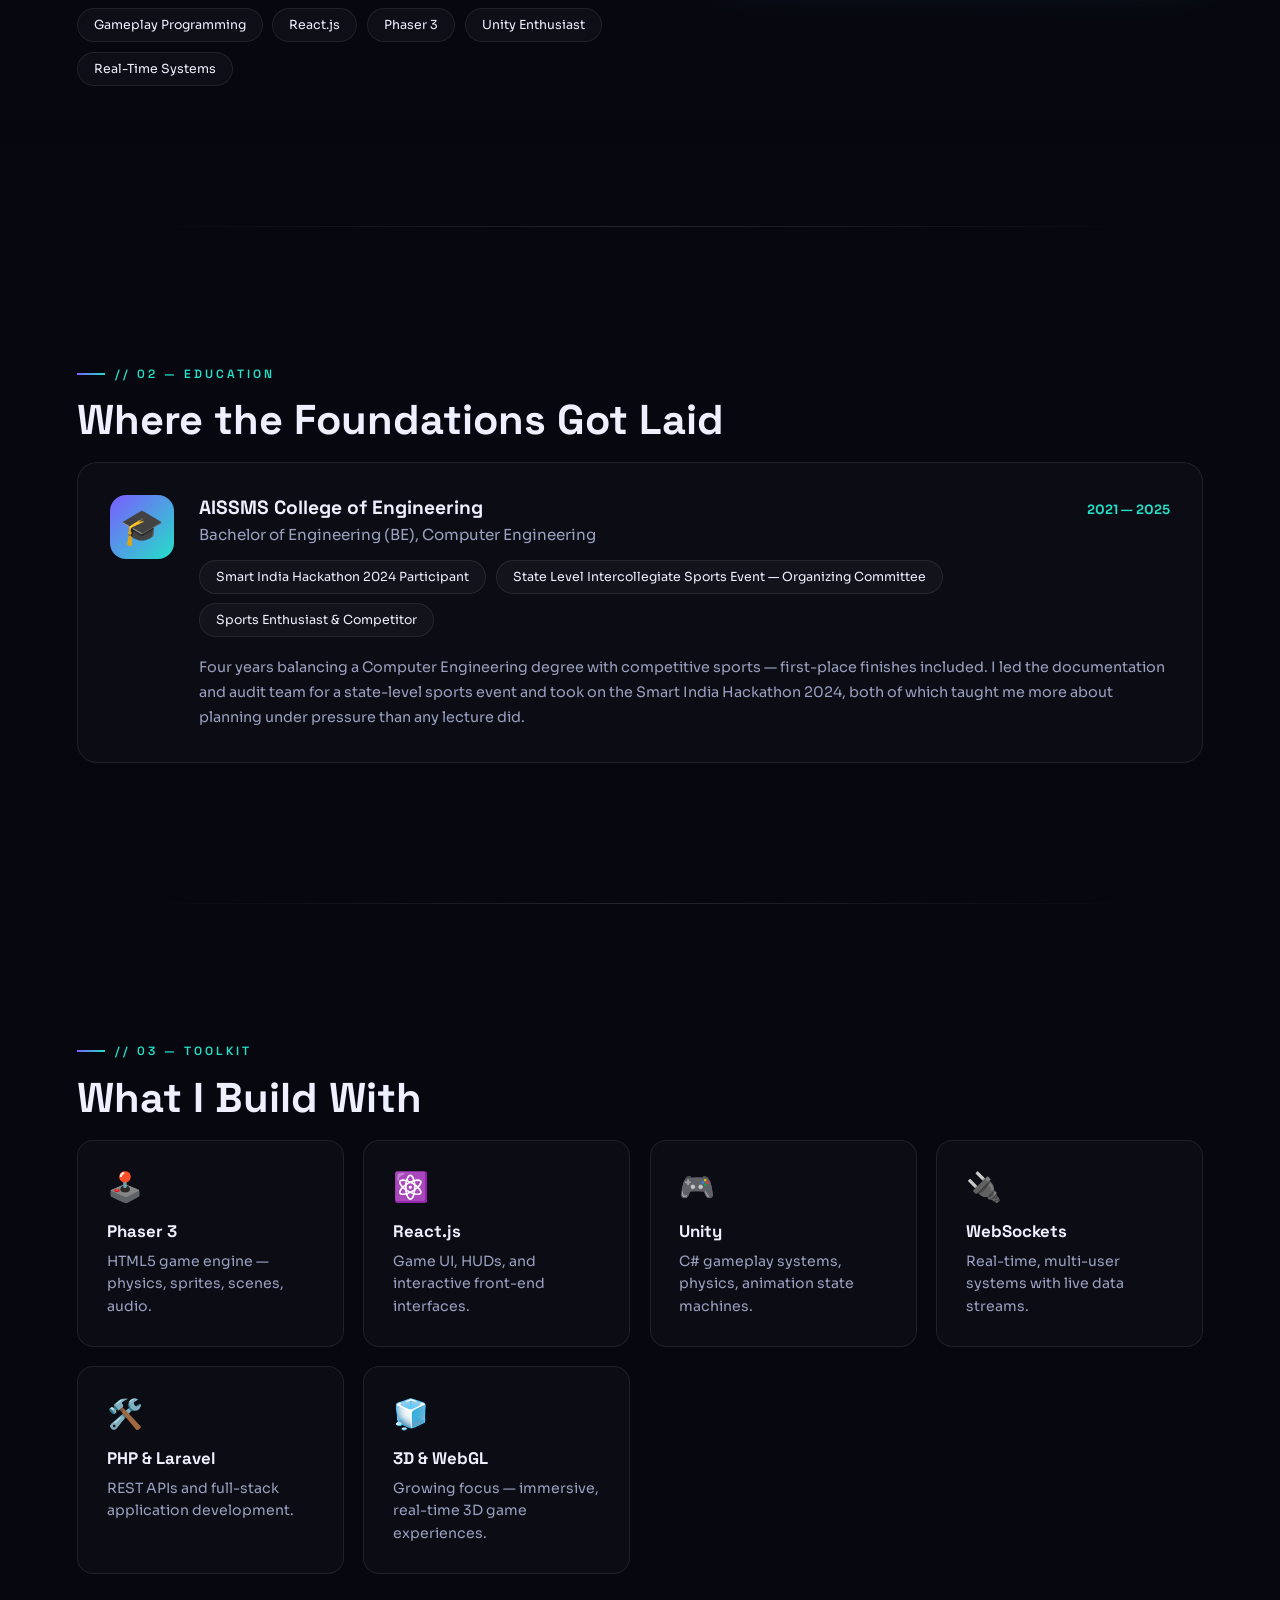
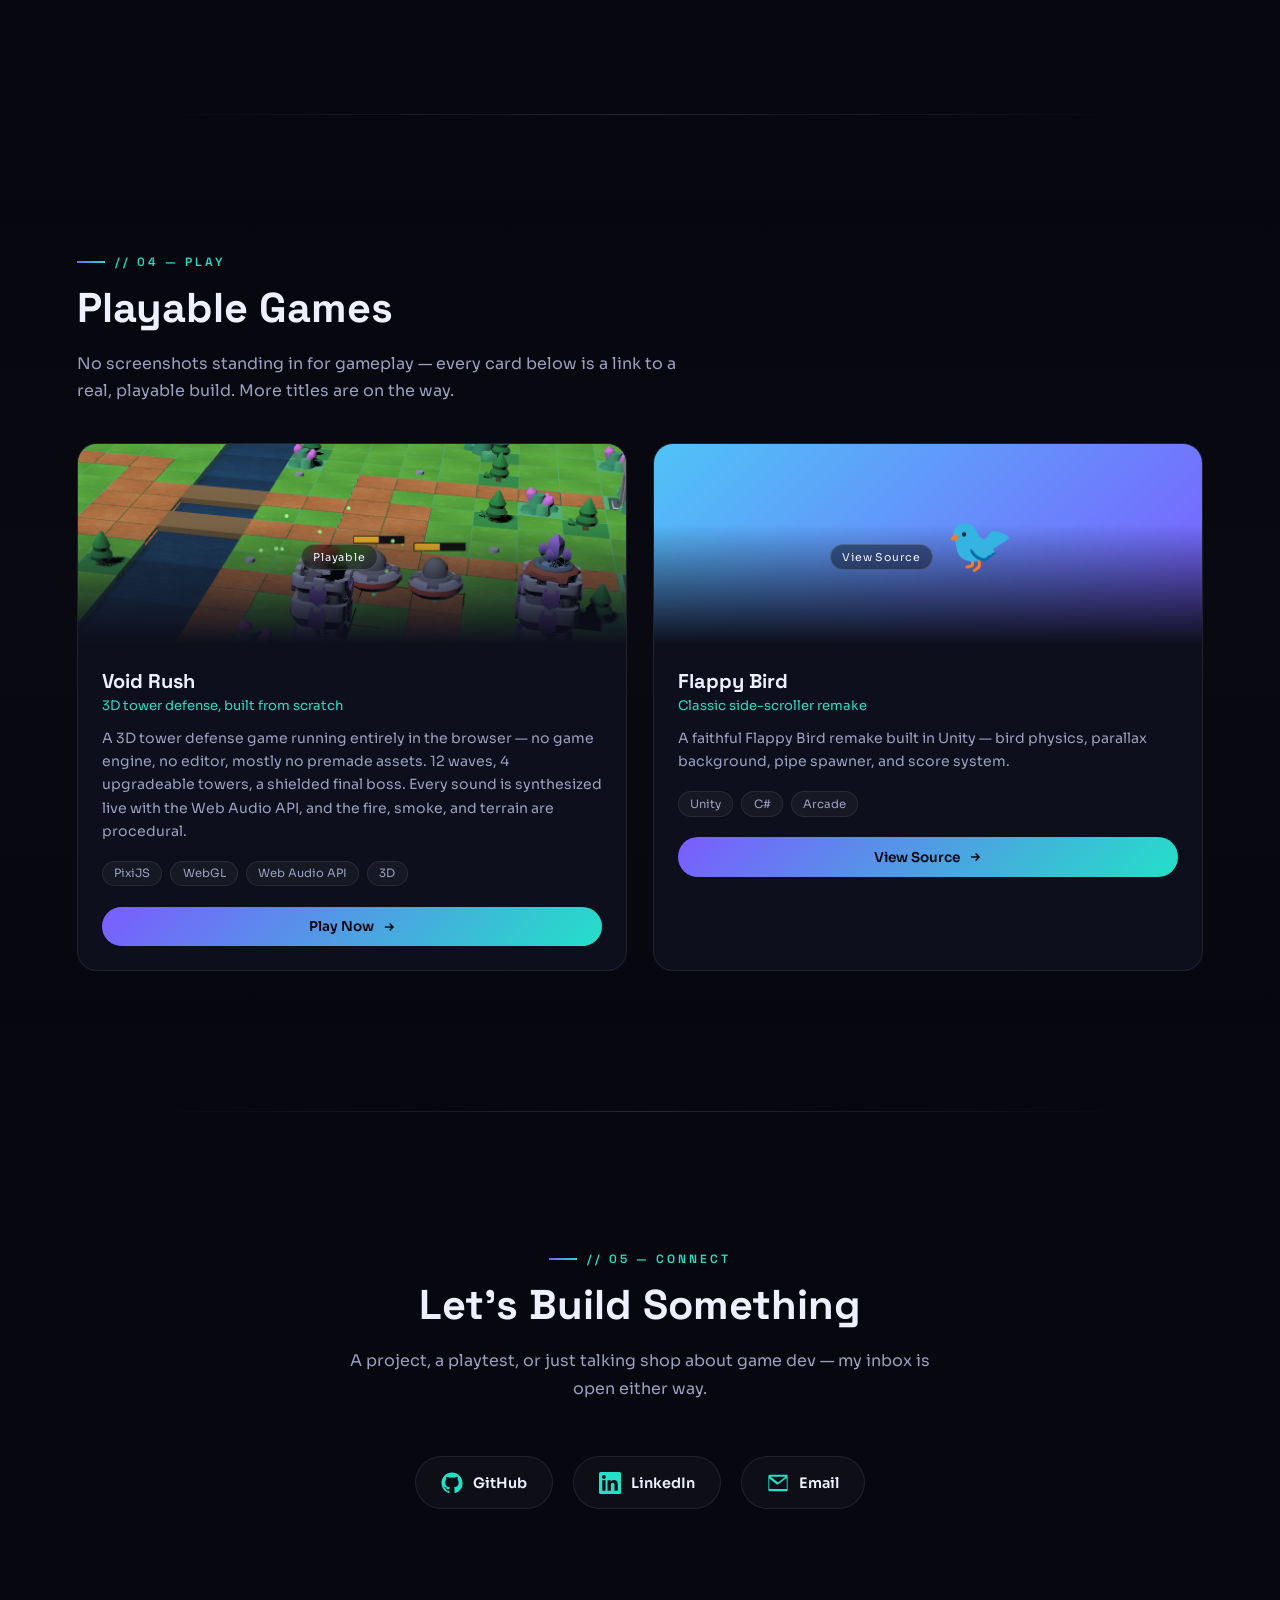
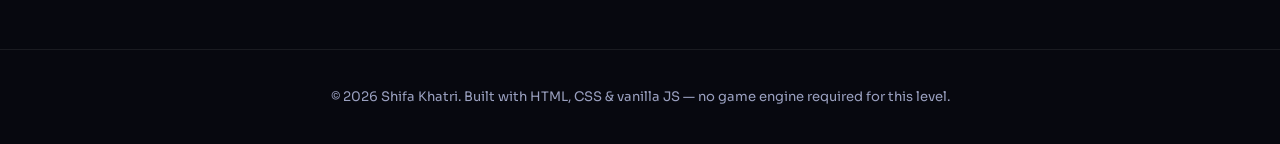
==== commit 95338d1f: "Mention Unity goal in About section Notes HTML5/React/Phaser as current focus while flagging Unity a" ====
--- a/index.html
+++ b/index.html
@@ -74,13 +74,13 @@
         <div class="about-text reveal-up">
           <p>I build games that run in the browser — no installs, no waiting, just a link and a playable world. My focus is HTML5 games in React and Phaser: gameplay systems, smooth animation, and interfaces that hold up on any screen.</p>
           <p>The interesting part isn't the feature list, it's the real-time layer underneath it. I've built live multiplayer dashboards over WebSockets, audio synthesized live instead of loaded from a file, and rendering pipelines with no premade assets at all. I care as much about what holds a system together under load as how a level plays.</p>
-          <p>Outside of games I work full-stack — PHP, Laravel, REST APIs — so I don't flinch at the backend half of a game either. Right now I'm pushing further into 3D and WebGL, chasing the kind of depth a flat canvas can't give you.</p>
+          <p>Outside of games I work full-stack — PHP, Laravel, REST APIs — so I don't flinch at the backend half of a game either. HTML5 is where I've learned the most so far, but Unity is where I'm headed: I'm actively leveling up as a Unity developer, and Unity-built games will be landing in this portfolio soon.</p>
           <div class="about-badges">
             <span class="badge">Gameplay Programming</span>
             <span class="badge">React.js</span>
             <span class="badge">Phaser 3</span>
+            <span class="badge">Unity Enthusiast</span>
             <span class="badge">Real-Time Systems</span>
-            <span class="badge">UI/UX for Games</span>
           </div>
         </div>
         <div class="about-card reveal-up">
@@ -89,9 +89,10 @@
             <div class="mini-terminal">
               <div class="term-dots"><span></span><span></span><span></span></div>
               <pre><code><span class="tok-kw">class</span> <span class="tok-cls">Developer</span> {
-  <span class="tok-fn">name</span> = <span class="tok-str">"Shifa Khatri"</span>;
+  <span class="tok-fn">name</span>  = <span class="tok-str">"Shifa Khatri"</span>;
   <span class="tok-fn">role</span>  = <span class="tok-str">"Game Developer"</span>;
   <span class="tok-fn">focus</span> = [<span class="tok-str">"gameplay"</span>, <span class="tok-str">"feel"</span>, <span class="tok-str">"fun"</span>];
+  <span class="tok-fn">goal</span>  = <span class="tok-str">"Unity Developer"</span>;
 
   <span class="tok-fn">ship</span>() {
     <span class="tok-kw">return</span> <span class="tok-str">"a playable build 🎮"</span>;
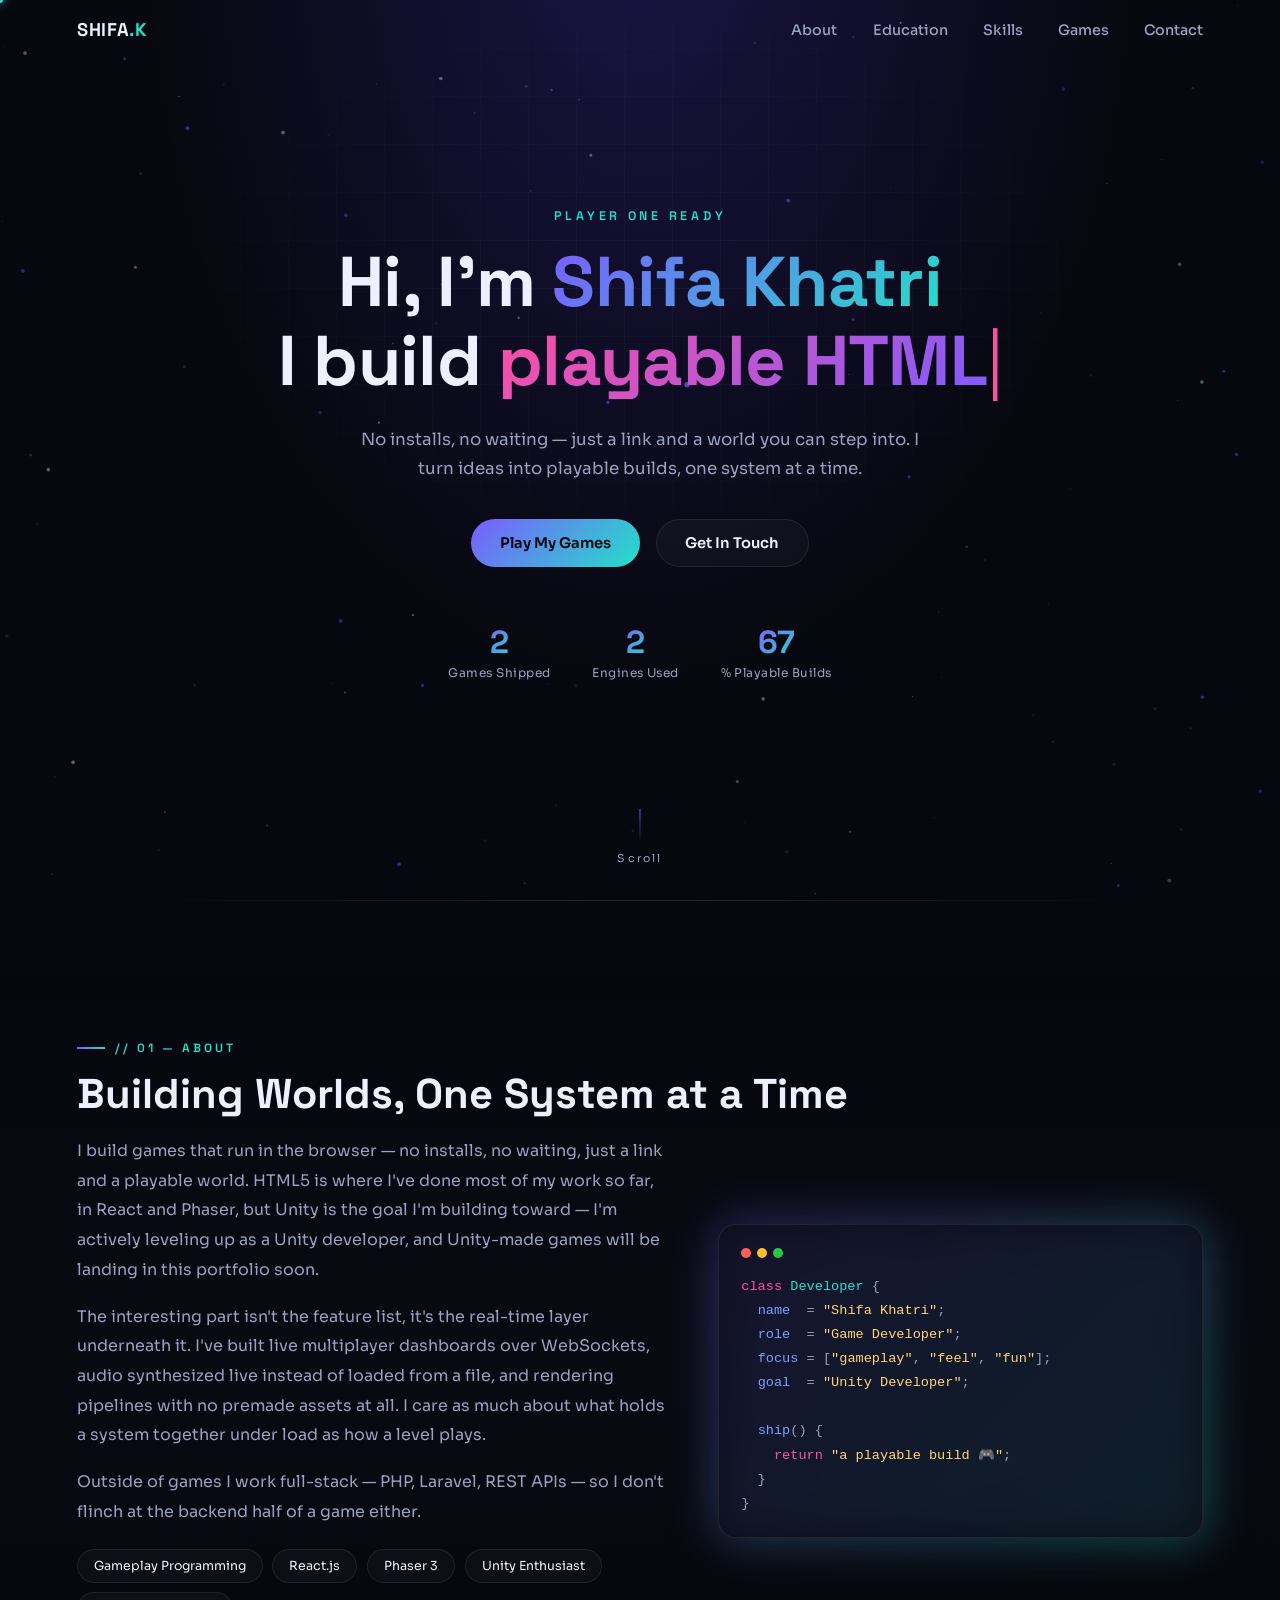
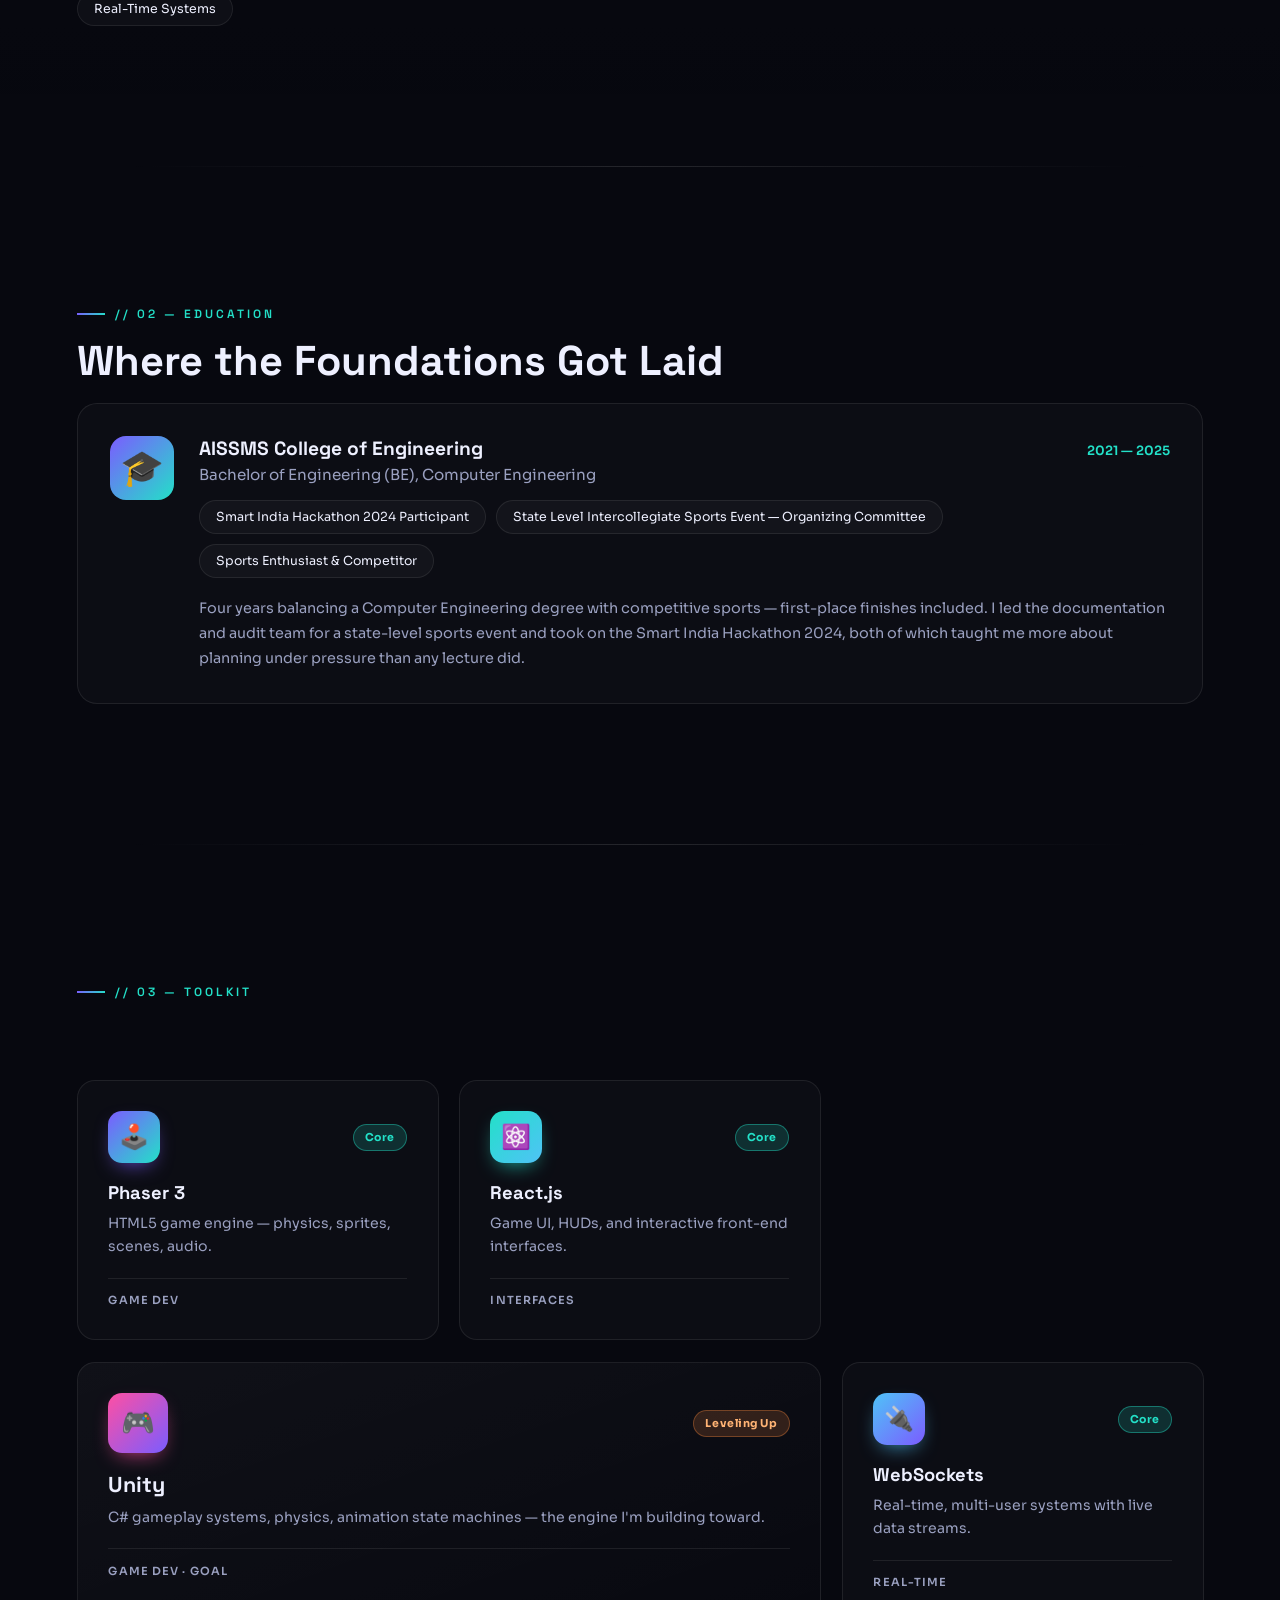
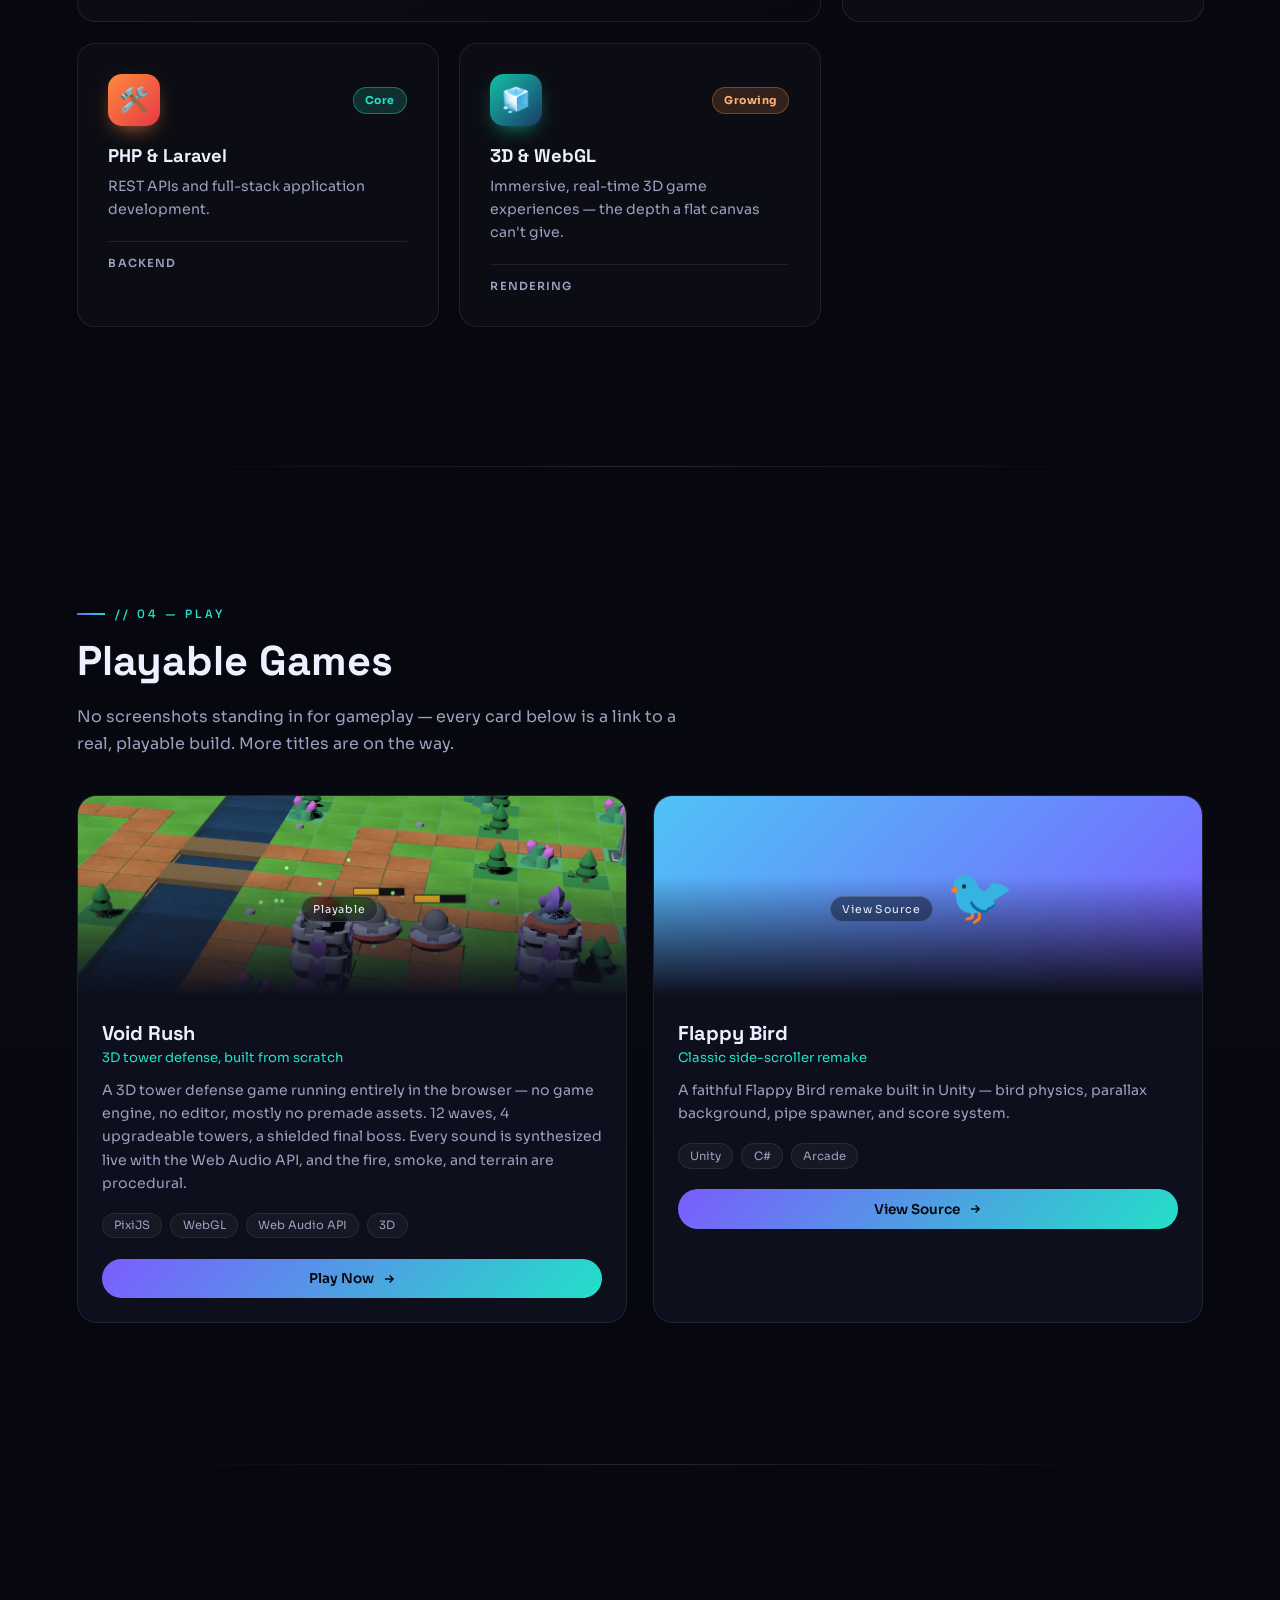
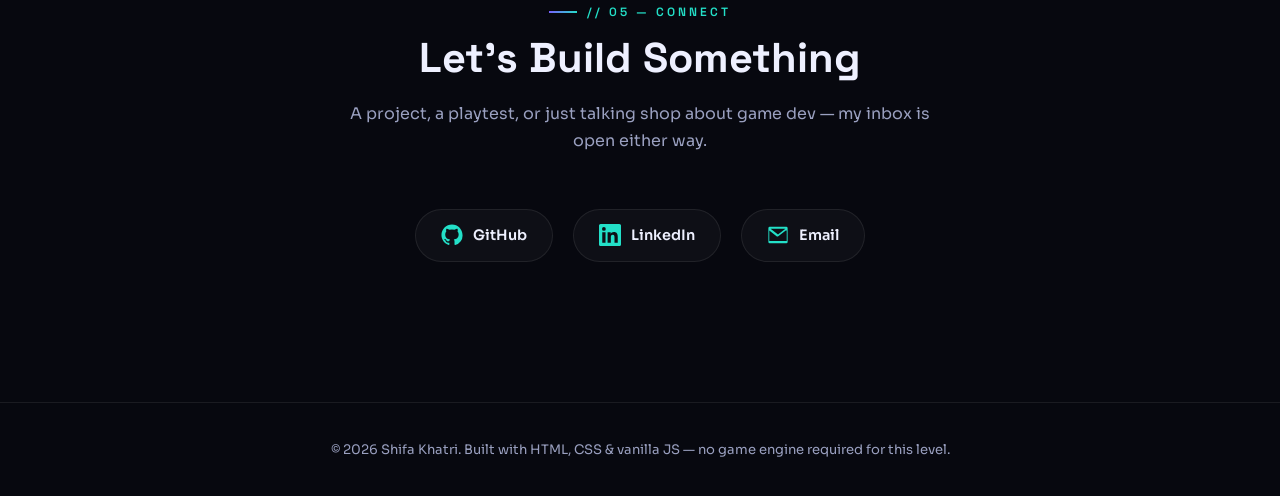
==== commit c5b418d0: "Bring Unity mention to the front of About, redesign Skills as a bento grid - About now opens with th" ====
--- a/index.html
+++ b/index.html
@@ -72,9 +72,9 @@
       <h2 class="section-title reveal-up">Building Worlds, One System at a Time</h2>
       <div class="about-grid">
         <div class="about-text reveal-up">
-          <p>I build games that run in the browser — no installs, no waiting, just a link and a playable world. My focus is HTML5 games in React and Phaser: gameplay systems, smooth animation, and interfaces that hold up on any screen.</p>
+          <p>I build games that run in the browser — no installs, no waiting, just a link and a playable world. HTML5 is where I've done most of my work so far, in React and Phaser, but Unity is the goal I'm building toward — I'm actively leveling up as a Unity developer, and Unity-made games will be landing in this portfolio soon.</p>
           <p>The interesting part isn't the feature list, it's the real-time layer underneath it. I've built live multiplayer dashboards over WebSockets, audio synthesized live instead of loaded from a file, and rendering pipelines with no premade assets at all. I care as much about what holds a system together under load as how a level plays.</p>
-          <p>Outside of games I work full-stack — PHP, Laravel, REST APIs — so I don't flinch at the backend half of a game either. HTML5 is where I've learned the most so far, but Unity is where I'm headed: I'm actively leveling up as a Unity developer, and Unity-built games will be landing in this portfolio soon.</p>
+          <p>Outside of games I work full-stack — PHP, Laravel, REST APIs — so I don't flinch at the backend half of a game either.</p>
           <div class="about-badges">
             <span class="badge">Gameplay Programming</span>
             <span class="badge">React.js</span>
@@ -134,36 +134,60 @@
     <div class="section-inner">
       <p class="section-tag reveal-up">// 03 — TOOLKIT</p>
       <h2 class="section-title reveal-up">What I Build With</h2>
-      <div class="skills-grid">
-        <div class="skill-card reveal-up" style="--i:0">
-          <div class="skill-icon">🕹️</div>
+      <div class="skills-grid" id="skills-grid">
+        <div class="skill-card reveal-up" style="--i:0;--sc1:#7b5cff;--sc2:#23e0c8">
+          <div class="skill-card-top">
+            <div class="skill-icon-badge">🕹️</div>
+            <span class="skill-level skill-level-core">Core</span>
+          </div>
           <h3>Phaser 3</h3>
           <p>HTML5 game engine — physics, sprites, scenes, audio.</p>
-        </div>
-        <div class="skill-card reveal-up" style="--i:1">
-          <div class="skill-icon">⚛️</div>
+          <span class="skill-category">Game Dev</span>
+        </div>
+        <div class="skill-card reveal-up" style="--i:1;--sc1:#23e0c8;--sc2:#4fc3f7">
+          <div class="skill-card-top">
+            <div class="skill-icon-badge">⚛️</div>
+            <span class="skill-level skill-level-core">Core</span>
+          </div>
           <h3>React.js</h3>
           <p>Game UI, HUDs, and interactive front-end interfaces.</p>
-        </div>
-        <div class="skill-card reveal-up" style="--i:2">
-          <div class="skill-icon">🎮</div>
+          <span class="skill-category">Interfaces</span>
+        </div>
+        <div class="skill-card skill-card-featured reveal-up" style="--i:2;--sc1:#ff4fa3;--sc2:#7b5cff">
+          <div class="skill-card-top">
+            <div class="skill-icon-badge">🎮</div>
+            <span class="skill-level skill-level-growing">Leveling Up</span>
+          </div>
           <h3>Unity</h3>
-          <p>C# gameplay systems, physics, animation state machines.</p>
-        </div>
-        <div class="skill-card reveal-up" style="--i:3">
-          <div class="skill-icon">🔌</div>
+          <p>C# gameplay systems, physics, animation state machines — the engine I'm building toward.</p>
+          <span class="skill-category">Game Dev · Goal</span>
+        </div>
+        <div class="skill-card reveal-up" style="--i:3;--sc1:#4fc3f7;--sc2:#7b5cff">
+          <div class="skill-card-top">
+            <div class="skill-icon-badge">🔌</div>
+            <span class="skill-level skill-level-core">Core</span>
+          </div>
           <h3>WebSockets</h3>
           <p>Real-time, multi-user systems with live data streams.</p>
-        </div>
-        <div class="skill-card reveal-up" style="--i:4">
-          <div class="skill-icon">🛠️</div>
+          <span class="skill-category">Real-Time</span>
+        </div>
+        <div class="skill-card reveal-up" style="--i:4;--sc1:#ff8a3d;--sc2:#e63946">
+          <div class="skill-card-top">
+            <div class="skill-icon-badge">🛠️</div>
+            <span class="skill-level skill-level-core">Core</span>
+          </div>
           <h3>PHP &amp; Laravel</h3>
           <p>REST APIs and full-stack application development.</p>
-        </div>
-        <div class="skill-card reveal-up" style="--i:5">
-          <div class="skill-icon">🧊</div>
+          <span class="skill-category">Backend</span>
+        </div>
+        <div class="skill-card reveal-up" style="--i:5;--sc1:#12c2a3;--sc2:#1b3a6b">
+          <div class="skill-card-top">
+            <div class="skill-icon-badge">🧊</div>
+            <span class="skill-level skill-level-growing">Growing</span>
+          </div>
           <h3>3D &amp; WebGL</h3>
-          <p>Growing focus — immersive, real-time 3D game experiences.</p>
+          <p>Immersive, real-time 3D game experiences — the depth a flat canvas can't give.</p>
+          <span class="skill-category">Rendering</span>
         </div>
       </div>
     </div>
--- a/css/style.css
+++ b/css/style.css
@@ -323,20 +323,74 @@
 
 /* ===== Skills ===== */
 .skills-grid{
-  display:grid;grid-template-columns:repeat(auto-fit,minmax(220px,1fr));gap:1.2rem;
-}
+  display:grid;grid-template-columns:repeat(auto-fit,minmax(260px,1fr));
+  gap:1.3rem;
+}
+@media (min-width:900px){
+  .skills-grid{grid-template-columns:repeat(3,1fr)}
+  .skill-card-featured{grid-column:span 2}
+}
+
 .skill-card{
-  padding:1.8rem;border-radius:16px;border:1px solid var(--border);
-  background:#ffffff06;transition:transform .35s var(--ease), border-color .35s, background .35s;
-  transition-delay:calc(var(--i,0) * 40ms);
-}
-.skill-card:hover{
-  transform:translateY(-8px);
-  border-color:#ffffff2a;background:#ffffff0d;
-}
-.skill-icon{font-size:1.8rem;margin-bottom:.9rem}
-.skill-card h3{font-family:var(--font-display);font-size:1.05rem;margin-bottom:.5rem}
-.skill-card p{color:var(--text-dim);font-size:.88rem;line-height:1.6}
+  position:relative;isolation:isolate;overflow:hidden;
+  padding:1.9rem;border-radius:18px;border:1px solid var(--border);
+  background:#ffffff06;
+  transition:transform .4s var(--ease), border-color .4s var(--ease), box-shadow .4s var(--ease);
+  will-change:transform;
+}
+/* radial spotlight that tracks the cursor, plus a soft gradient wash */
+.skill-card::before{
+  content:"";position:absolute;inset:0;z-index:0;opacity:0;
+  background:radial-gradient(220px circle at var(--mx,50%) var(--my,50%), color-mix(in srgb, var(--sc1,var(--accent)) 22%, transparent), transparent 70%);
+  transition:opacity .4s var(--ease);
+}
+/* animated gradient border ring, revealed on hover */
+.skill-card::after{
+  content:"";position:absolute;inset:0;padding:1px;border-radius:inherit;z-index:0;
+  background:linear-gradient(135deg,var(--sc1,var(--accent)),var(--sc2,var(--accent-2)));
+  -webkit-mask:linear-gradient(#fff 0 0) content-box, linear-gradient(#fff 0 0);
+  -webkit-mask-composite:xor; mask-composite:exclude;
+  opacity:0;transition:opacity .4s var(--ease);
+}
+.skill-card:hover{transform:translateY(-8px) scale(1.015)}
+.skill-card:hover::before{opacity:1}
+.skill-card:hover::after{opacity:.9}
+.skill-card:hover{box-shadow:0 20px 45px -25px color-mix(in srgb, var(--sc1,var(--accent)) 70%, transparent)}
+
+.skill-card-top{
+  position:relative;z-index:1;display:flex;align-items:center;justify-content:space-between;margin-bottom:1.1rem;
+}
+.skill-icon-badge{
+  width:52px;height:52px;border-radius:14px;font-size:1.5rem;
+  display:flex;align-items:center;justify-content:center;
+  background:linear-gradient(135deg,var(--sc1,var(--accent)),var(--sc2,var(--accent-2)));
+  box-shadow:0 8px 20px -8px color-mix(in srgb, var(--sc1,var(--accent)) 80%, transparent);
+  transition:transform .45s var(--ease);
+}
+.skill-card:hover .skill-icon-badge{transform:rotate(-8deg) scale(1.08)}
+
+.skill-level{
+  position:relative;z-index:1;font-size:.68rem;font-weight:700;letter-spacing:.05em;
+  padding:.32rem .7rem;border-radius:99px;white-space:nowrap;
+}
+.skill-level-core{color:var(--accent-2);background:color-mix(in srgb, var(--accent-2) 16%, transparent);border:1px solid color-mix(in srgb, var(--accent-2) 40%, transparent)}
+.skill-level-growing{color:#ffb374;background:#ff8a3d29;border:1px solid #ff8a3d55;animation:pulseTag 2.4s ease-in-out infinite}
+@keyframes pulseTag{0%,100%{box-shadow:0 0 0 0 #ff8a3d33}50%{box-shadow:0 0 0 5px #ff8a3d00}}
+
+.skill-card h3{position:relative;z-index:1;font-family:var(--font-display);font-size:1.15rem;margin-bottom:.5rem}
+.skill-card p{position:relative;z-index:1;color:var(--text-dim);font-size:.88rem;line-height:1.65;margin-bottom:1.2rem}
+.skill-category{
+  position:relative;z-index:1;display:inline-block;
+  font-size:.7rem;letter-spacing:.1em;text-transform:uppercase;font-weight:600;
+  color:var(--text-dim);
+  padding-top:.9rem;border-top:1px solid var(--border);width:100%;
+}
+
+.skill-card-featured{
+  background:linear-gradient(160deg,#ffffff0a,#ffffff02);
+}
+.skill-card-featured .skill-icon-badge{width:60px;height:60px;font-size:1.7rem}
+.skill-card-featured h3{font-size:1.35rem}
 
 /* ===== Games ===== */
 .games-grid{
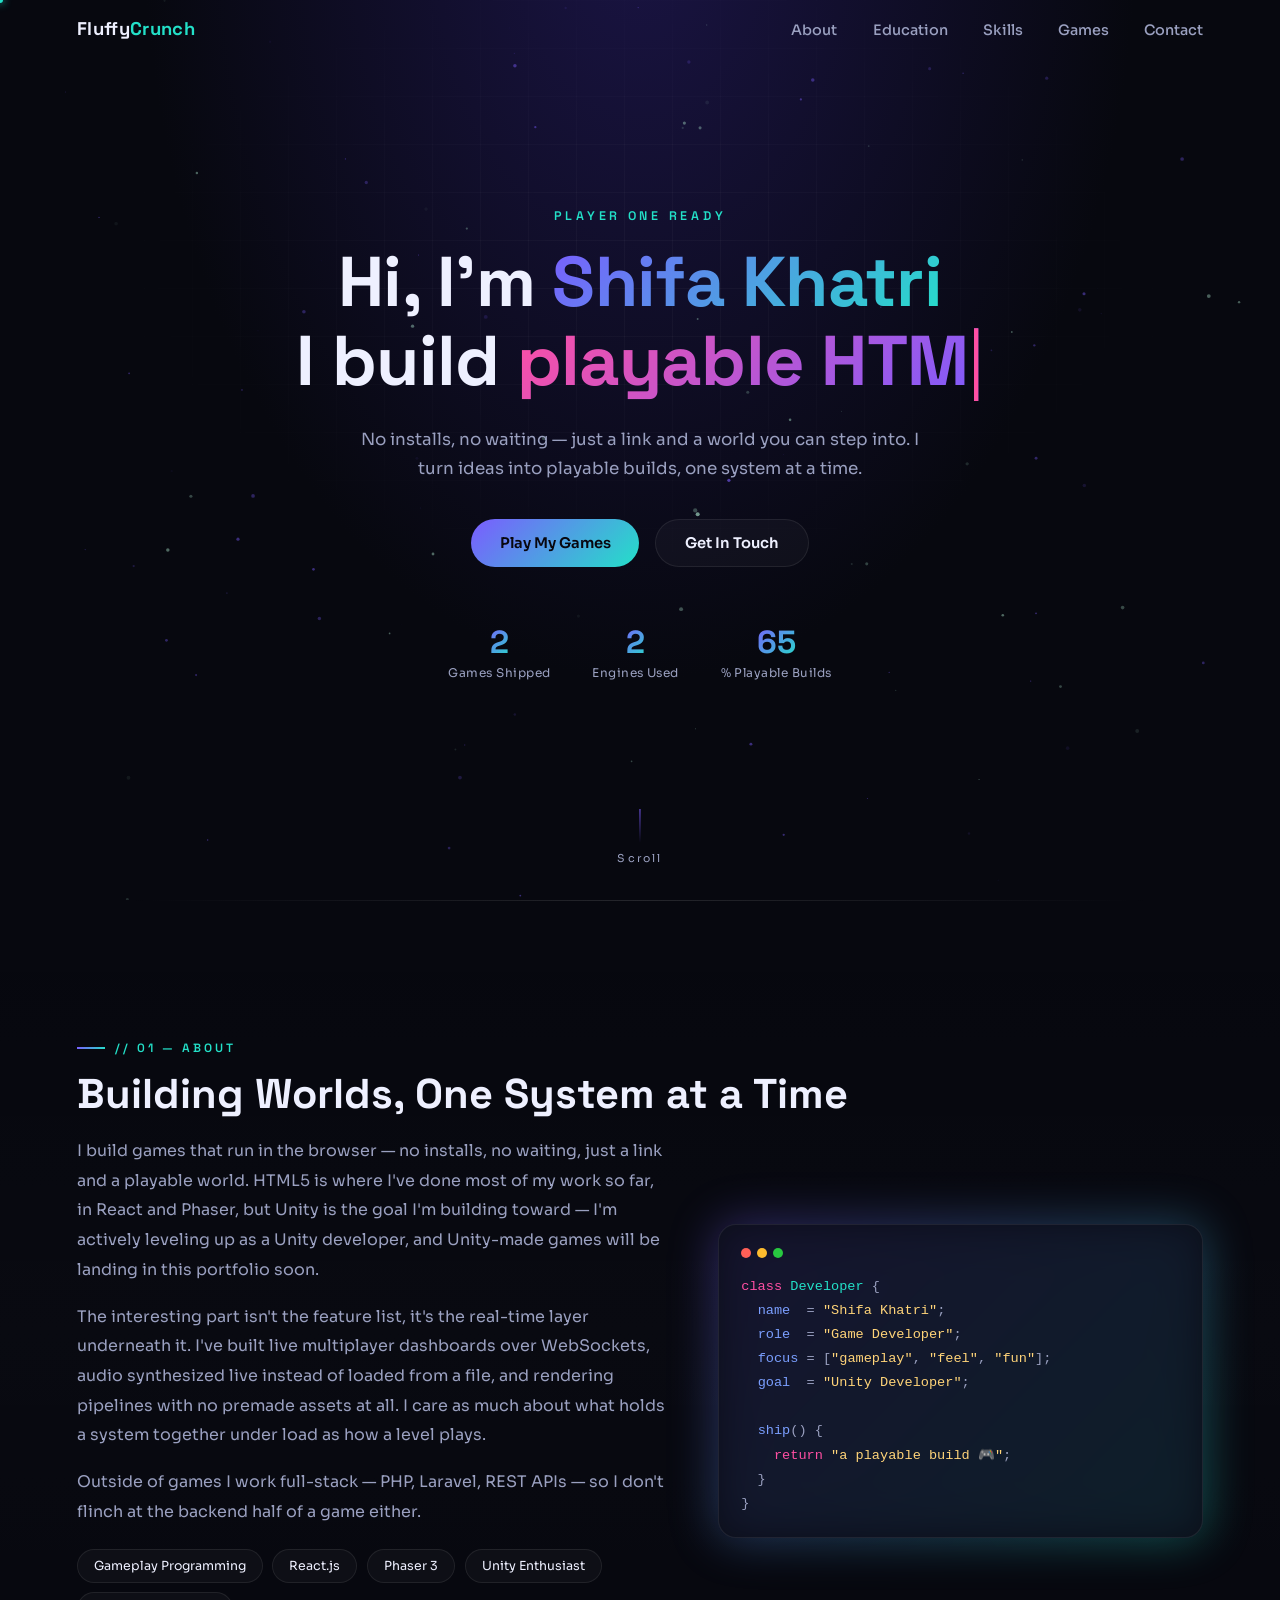
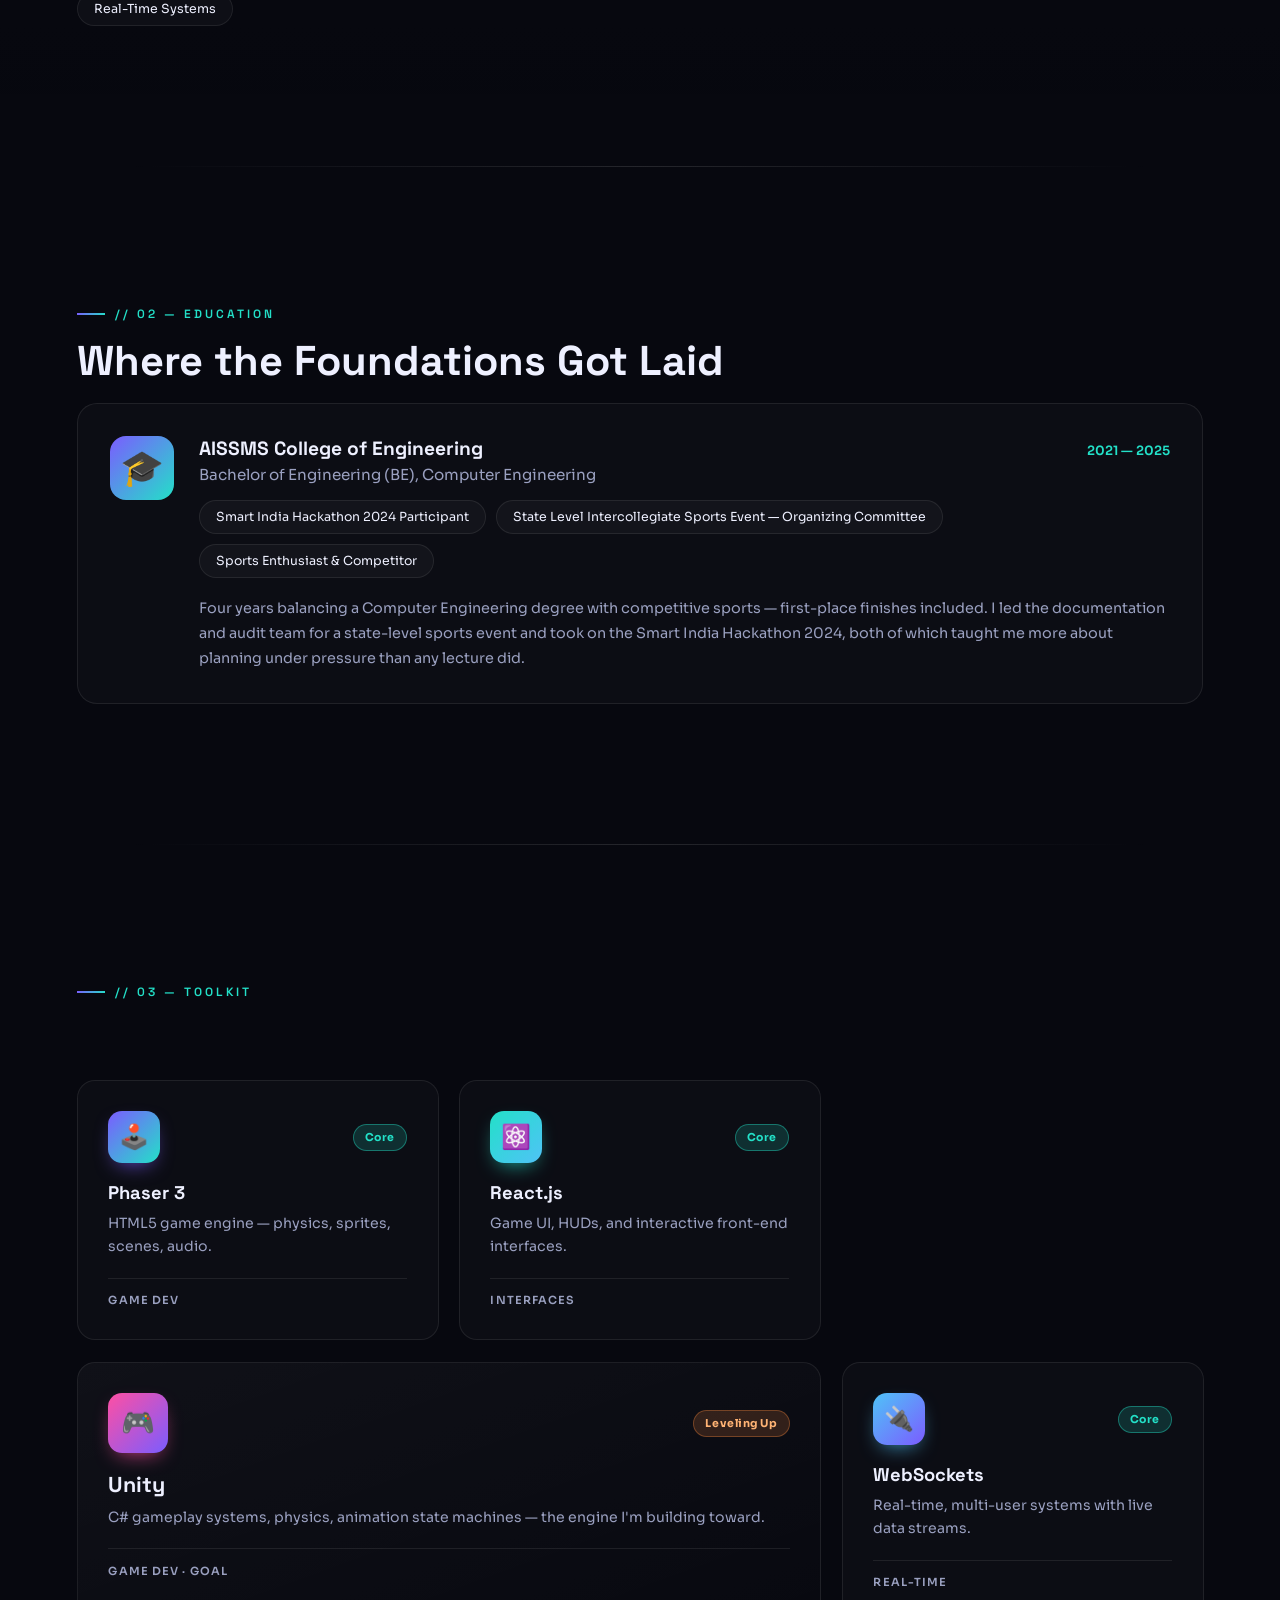
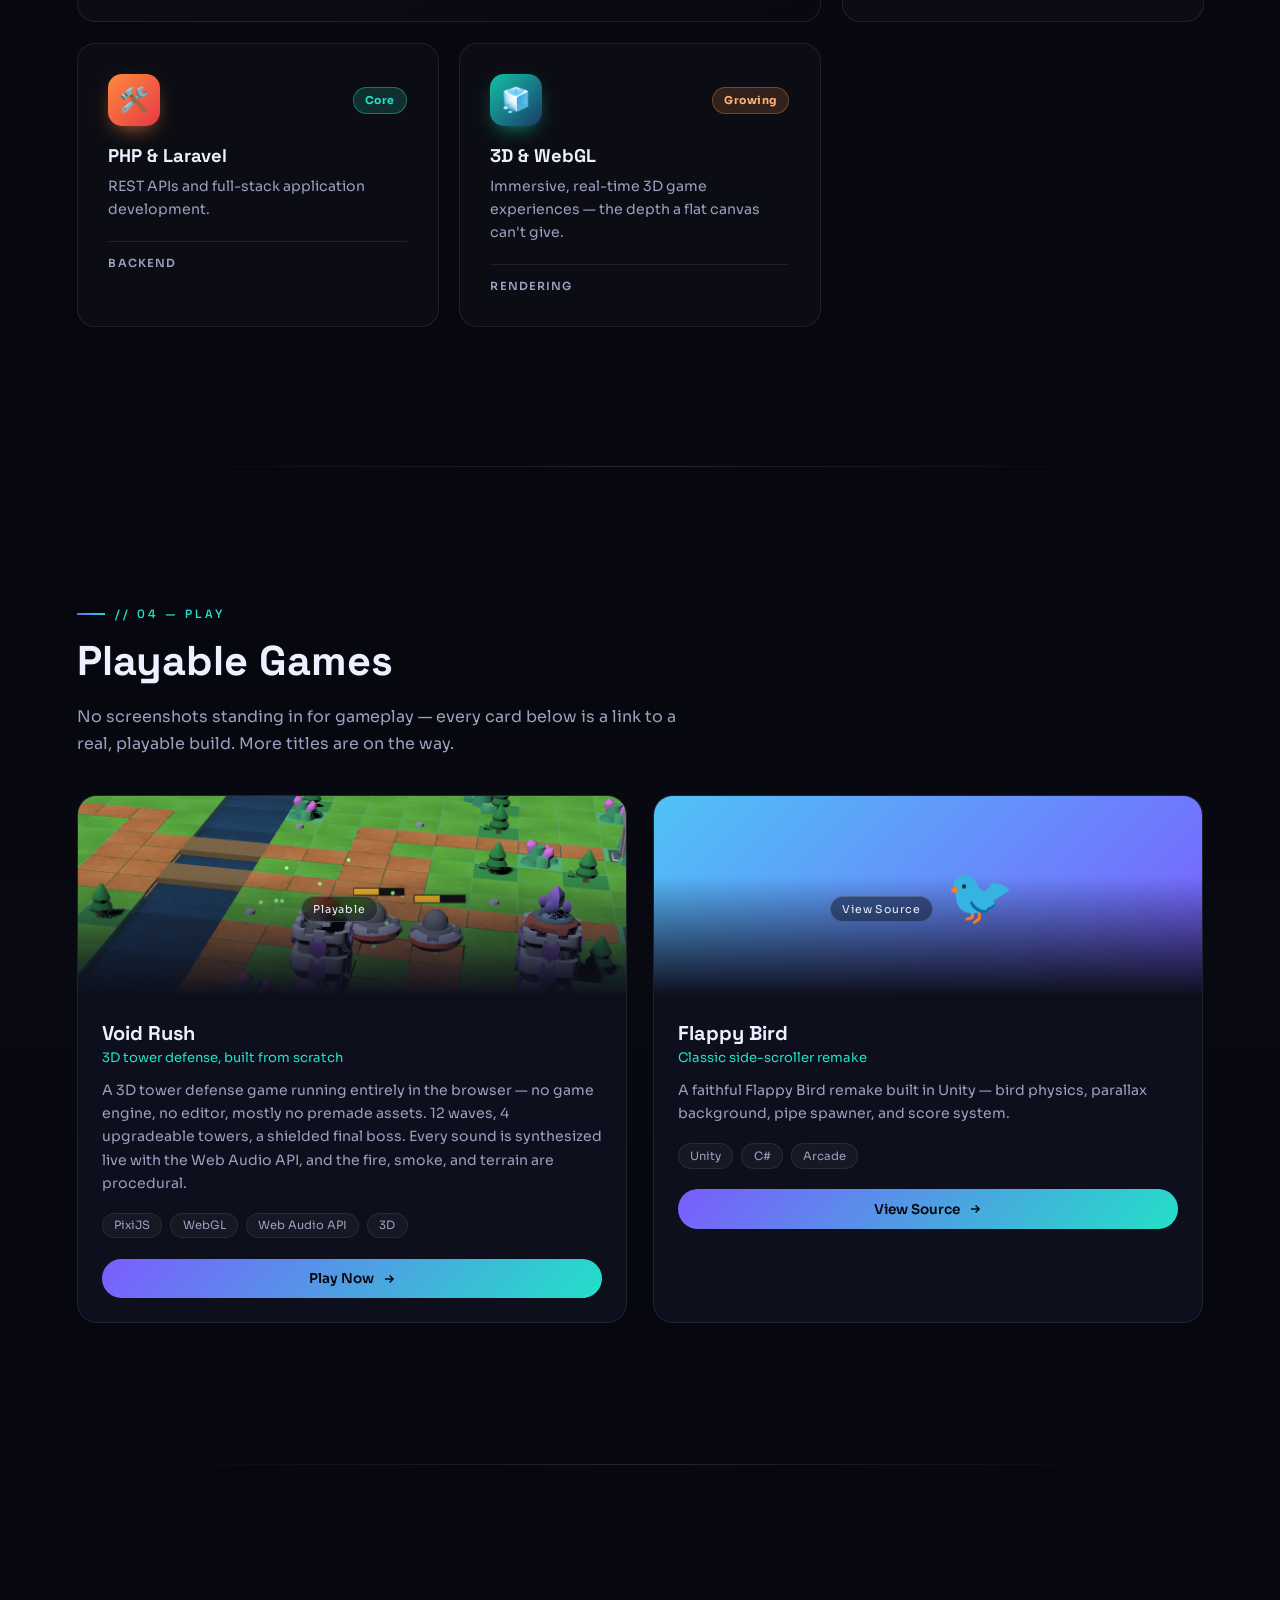
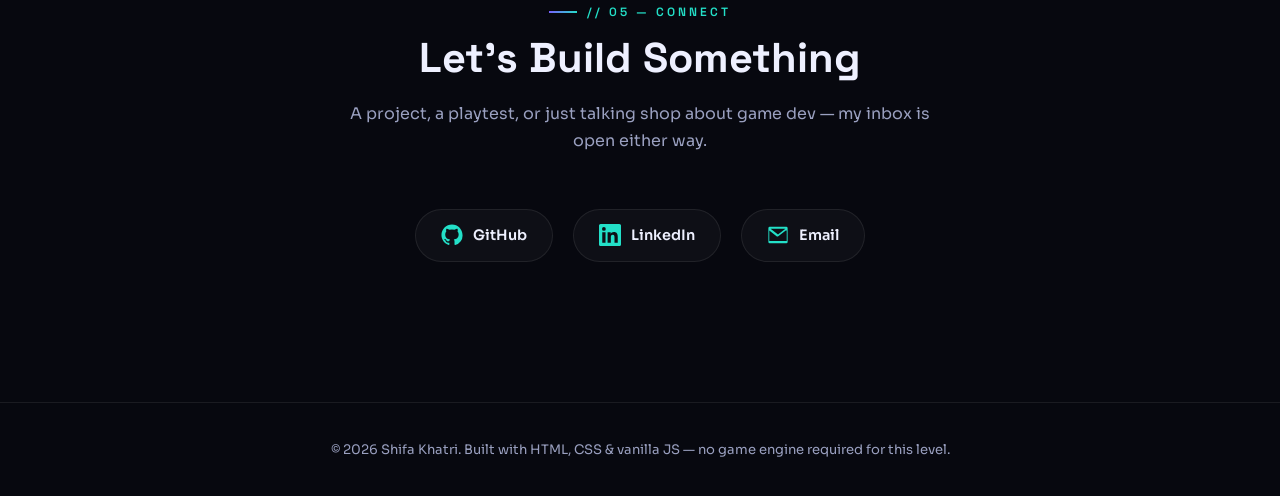
==== commit 526df5aa: "Rebrand nav/boot logo to FluffyCrunch with a hover reveal for Shifa Khatri Logo now reads FluffyCrun" ====
--- a/index.html
+++ b/index.html
@@ -16,7 +16,7 @@
 <!-- Boot / loading screen -->
 <div id="boot-screen">
   <div class="boot-inner">
-    <div class="boot-logo">SK<span class="cursor-blink">_</span></div>
+    <div class="boot-logo">FluffyCrunch<span class="cursor-blink">_</span></div>
     <div class="boot-bar-track"><div class="boot-bar-fill" id="boot-bar-fill"></div></div>
     <div class="boot-text" id="boot-text">LOADING WORLD... 0%</div>
   </div>
@@ -29,7 +29,10 @@
 
 <header id="site-header">
   <nav class="nav-wrap">
-    <a href="#hero" class="logo">SHIFA<span>.K</span></a>
+    <a href="#hero" class="logo">
+      <span class="logo-main">Fluffy<span>Crunch</span></span>
+      <span class="logo-aka">aka Shifa Khatri</span>
+    </a>
     <ul class="nav-links">
       <li><a href="#about" data-text="About">About</a></li>
       <li><a href="#education" data-text="Education">Education</a></li>
--- a/css/style.css
+++ b/css/style.css
@@ -50,10 +50,11 @@
 .boot-inner{text-align:center;width:min(320px,80vw)}
 .boot-logo{
   font-family:var(--font-display);
-  font-size:2.4rem;font-weight:700;letter-spacing:.08em;
+  font-size:clamp(1.4rem,7vw,2rem);font-weight:700;letter-spacing:.04em;
   background:var(--gradient-1);
   -webkit-background-clip:text;background-clip:text;color:transparent;
   margin-bottom:1.6rem;
+  white-space:nowrap;
 }
 .cursor-blink{animation:blink 1s steps(1) infinite;color:var(--accent-2);-webkit-text-fill-color:var(--accent-2)}
 @keyframes blink{50%{opacity:0}}
@@ -106,9 +107,19 @@
 }
 .nav-wrap{max-width:1180px;margin:0 auto;display:flex;align-items:center;justify-content:space-between}
 .logo{
-  font-family:var(--font-display);font-weight:700;font-size:1.15rem;letter-spacing:.04em;
-}
-.logo span{color:var(--accent-2)}
+  display:flex;flex-direction:column;line-height:1.15;gap:.15rem;
+}
+.logo-main{
+  font-family:var(--font-display);font-weight:700;font-size:1.15rem;letter-spacing:.02em;
+}
+.logo-main span{color:var(--accent-2)}
+.logo-aka{
+  font-family:var(--font-body);font-size:.62rem;font-style:italic;font-weight:400;
+  color:var(--text-dim);letter-spacing:.02em;
+  opacity:0;max-height:0;transform:translateY(-4px);
+  transition:opacity .35s var(--ease), transform .35s var(--ease), max-height .35s var(--ease);
+}
+.logo:hover .logo-aka{opacity:1;max-height:1.2em;transform:translateY(0)}
 .nav-links{display:flex;gap:2.2rem}
 .nav-links a{
   position:relative;font-size:.9rem;font-weight:500;color:var(--text-dim);
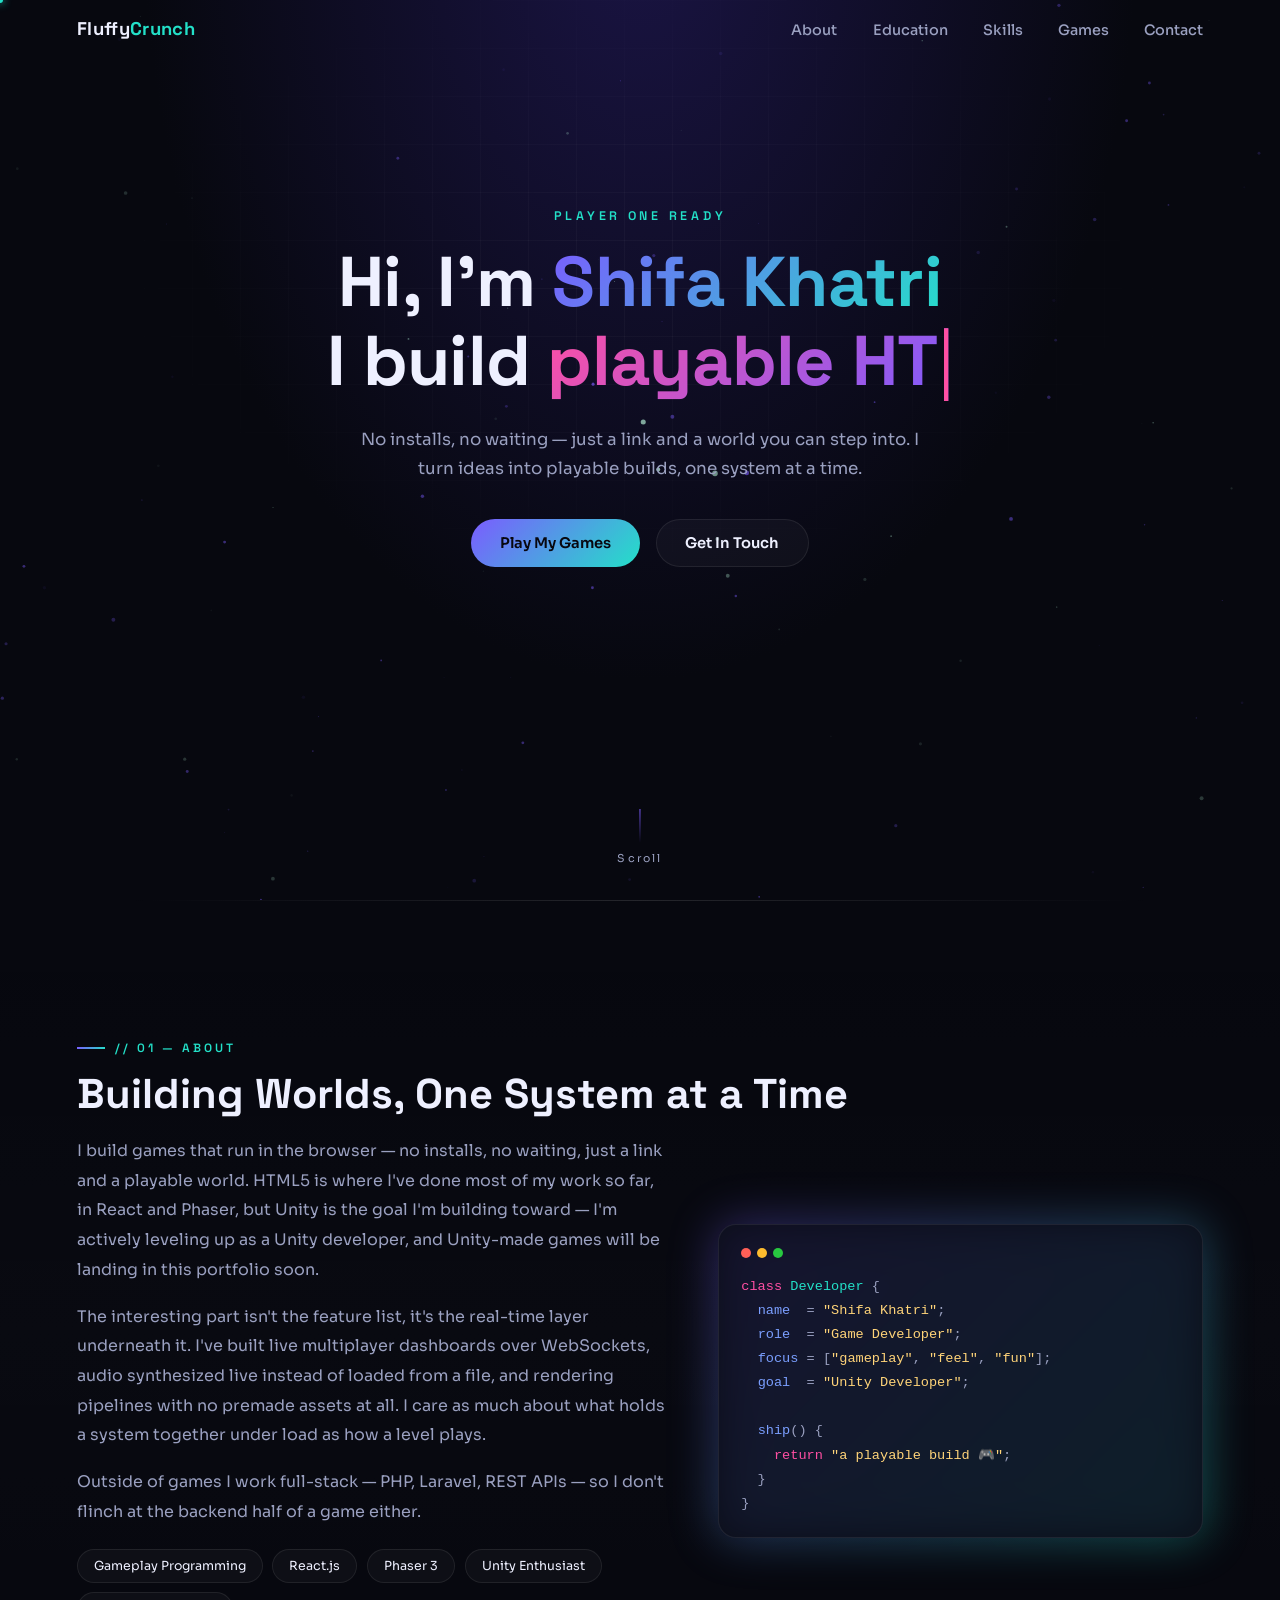
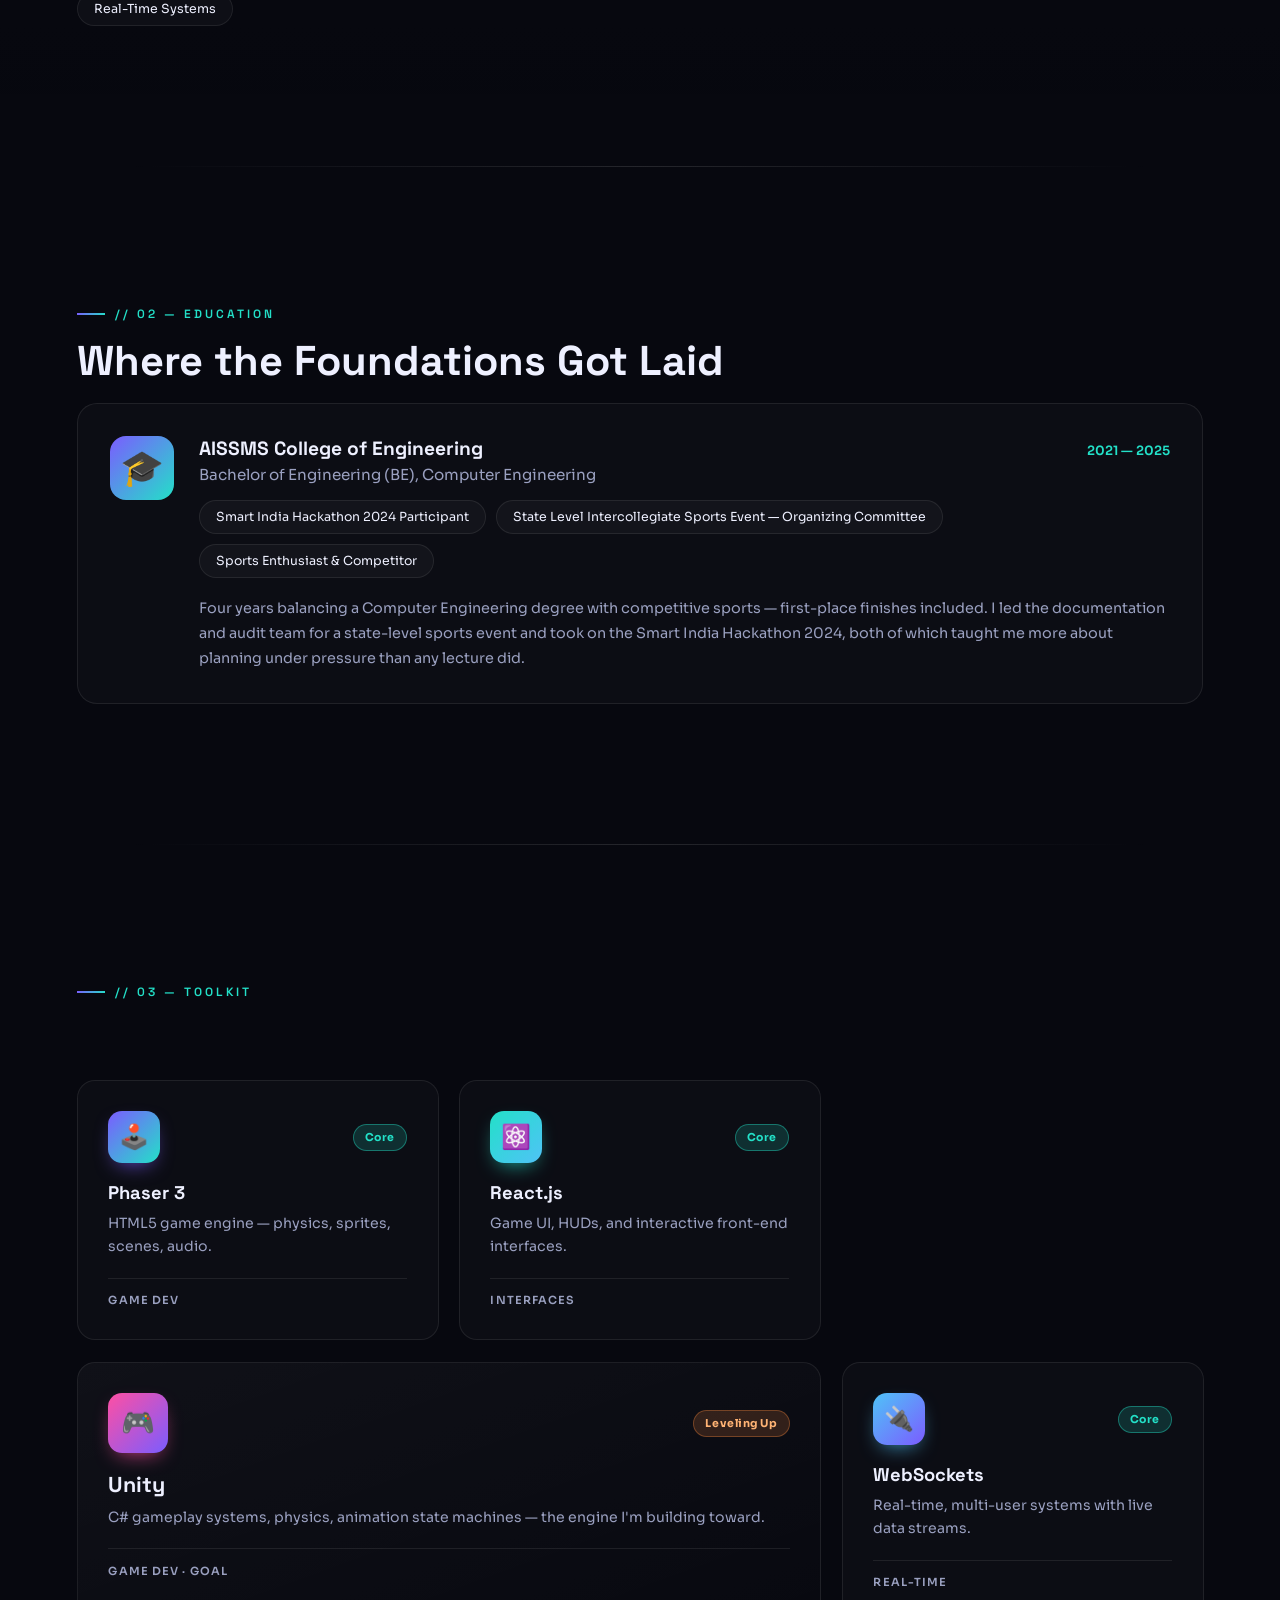
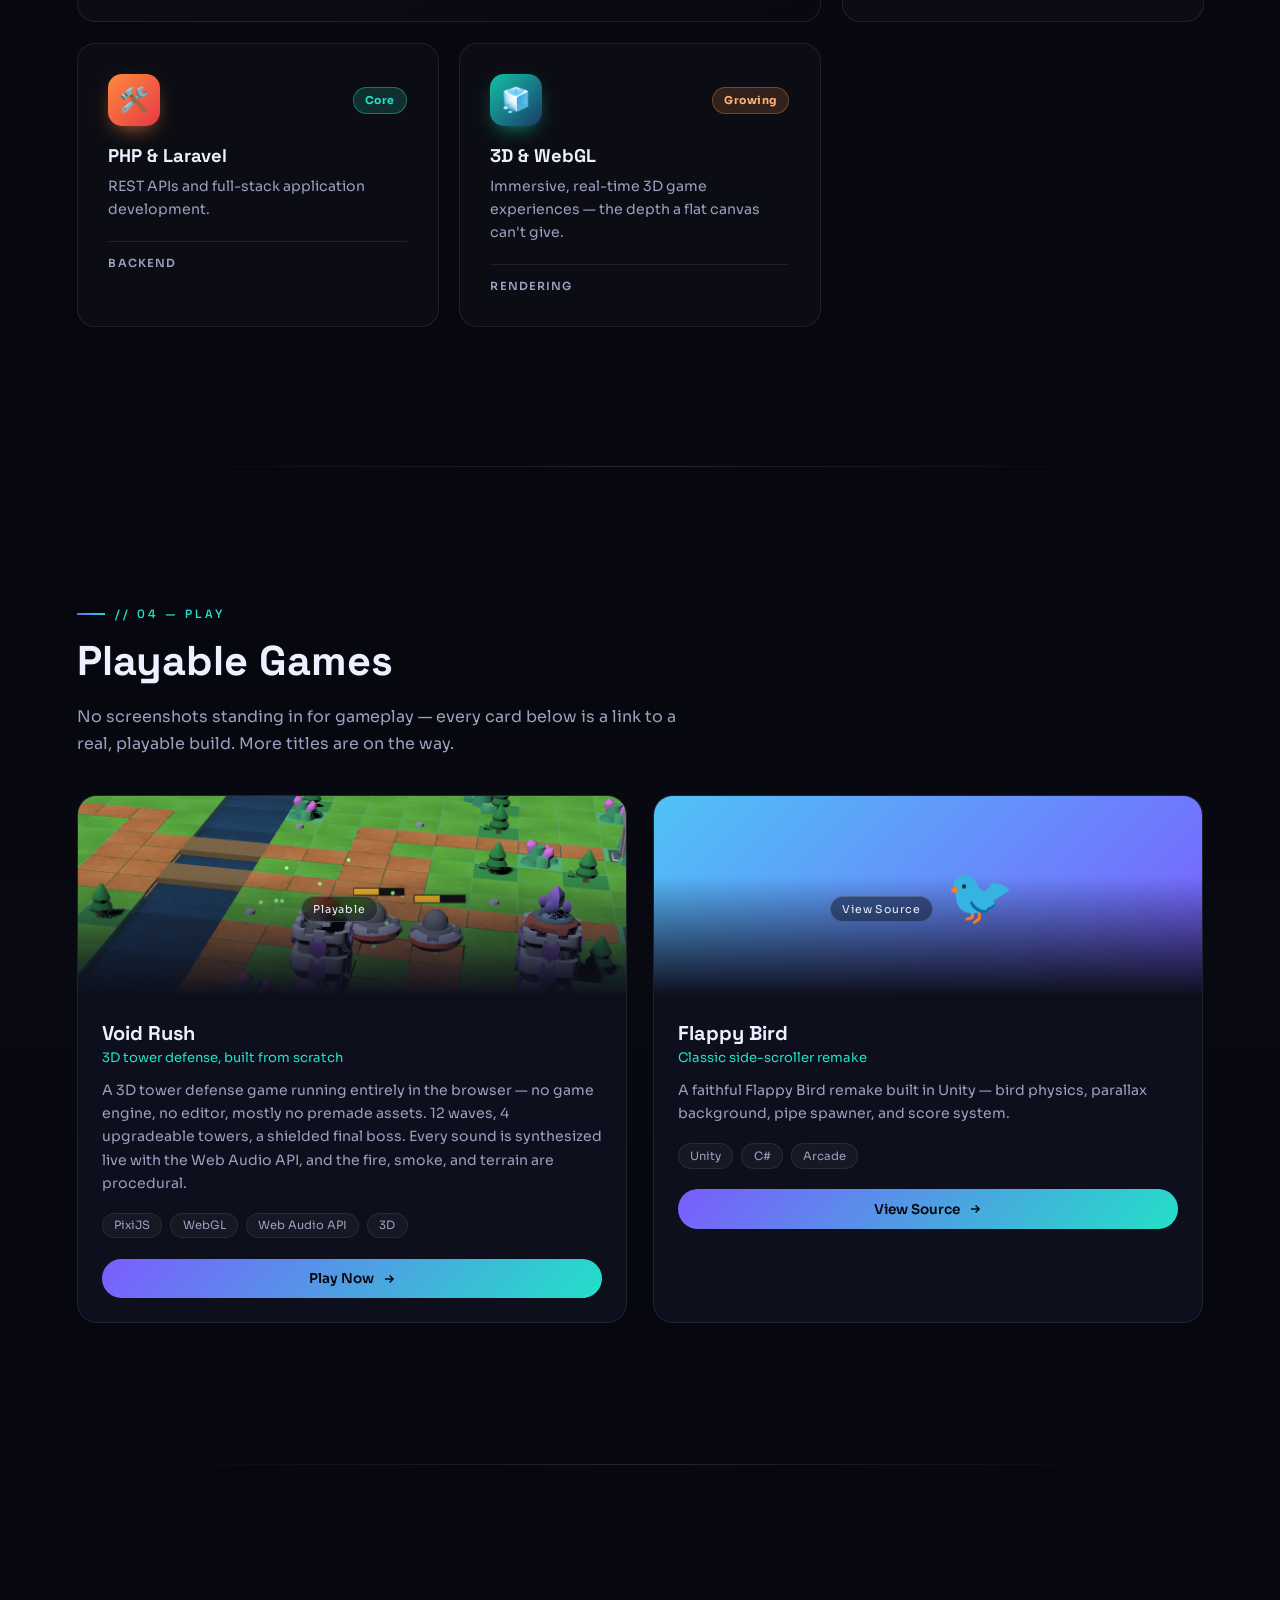
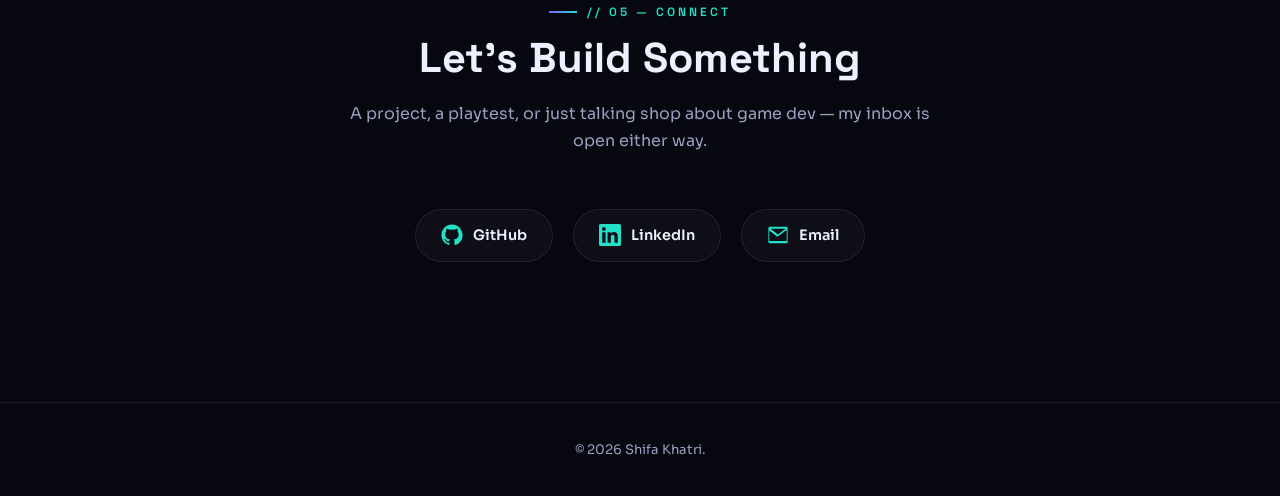
==== commit 1c04fc90: "Simplify footer copyright text" ====
--- a/index.html
+++ b/index.html
@@ -241,7 +241,7 @@
 
 <footer>
   <div class="footer-inner">
-    <p>&copy; <span id="year"></span> Shifa Khatri. Built with HTML, CSS &amp; vanilla JS — no game engine required for this level.</p>
+    <p>&copy; <span id="year"></span> Shifa Khatri.</p>
   </div>
 </footer>
 
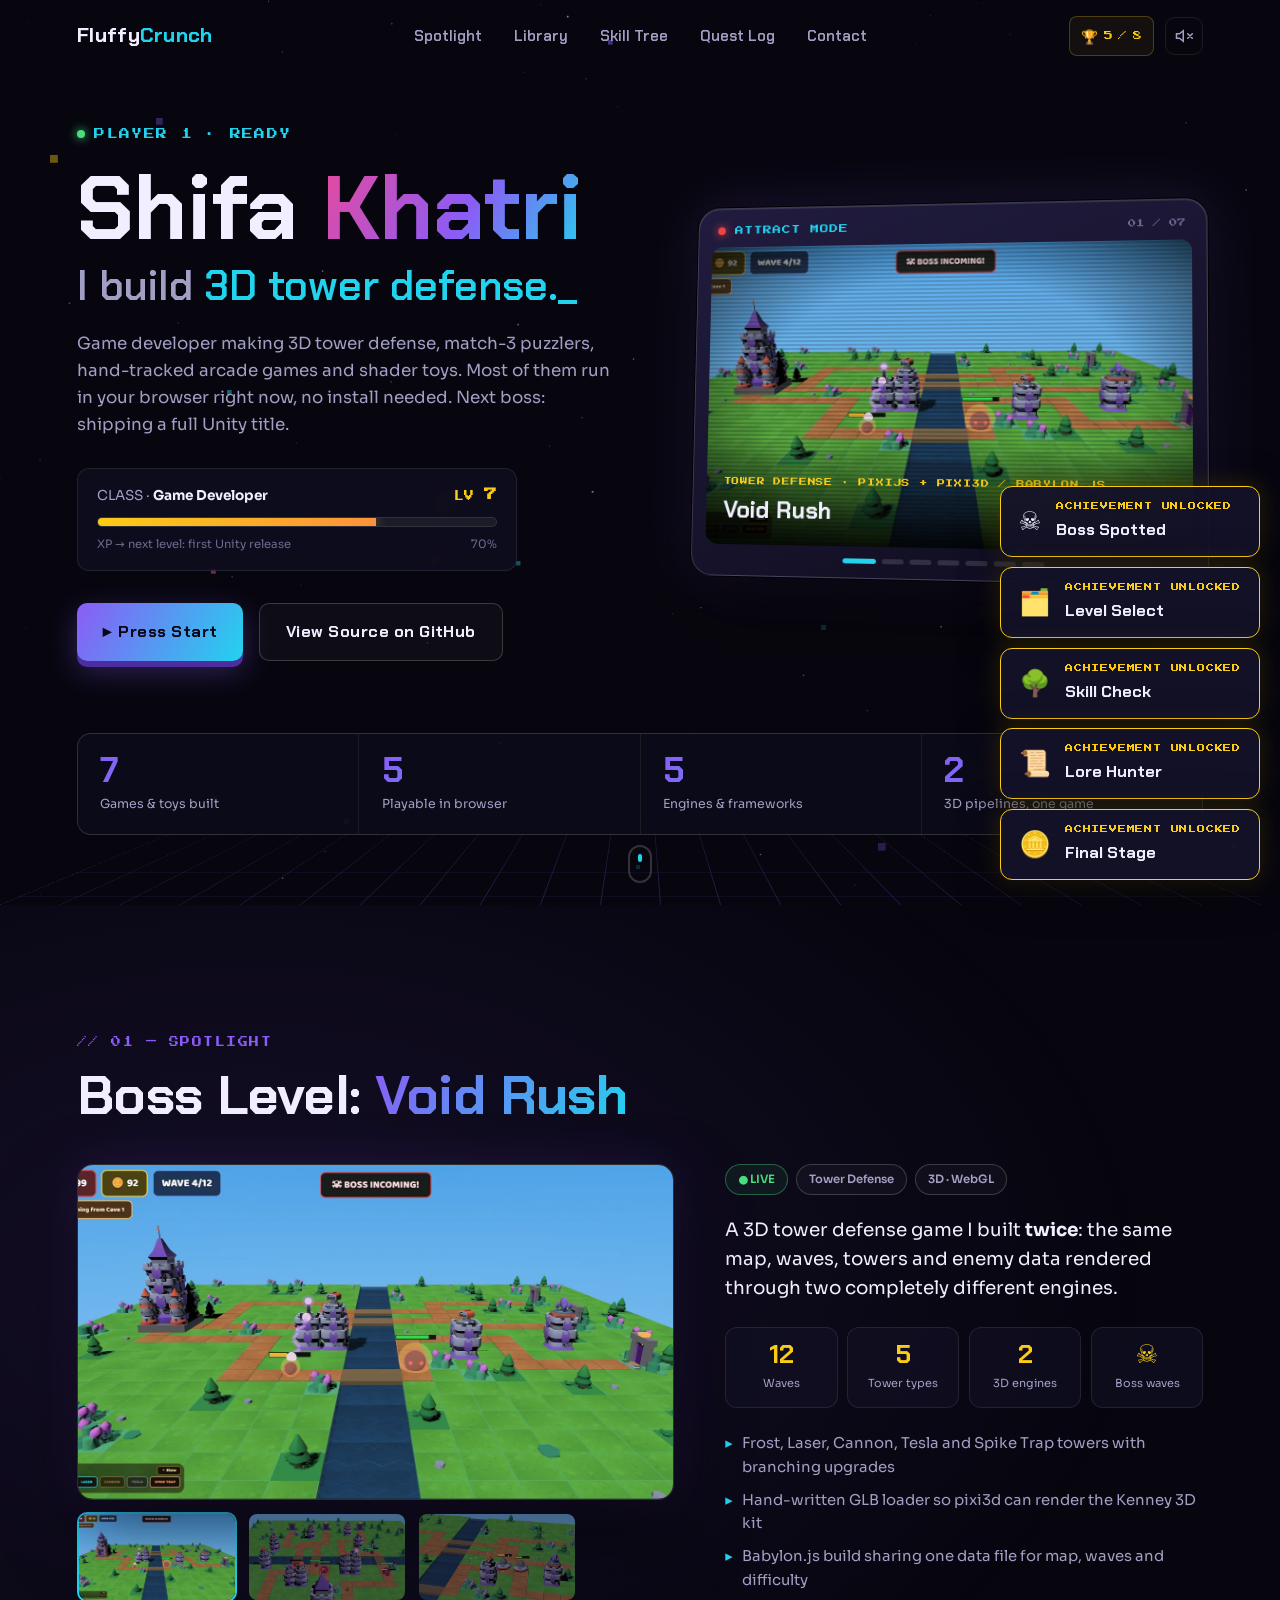
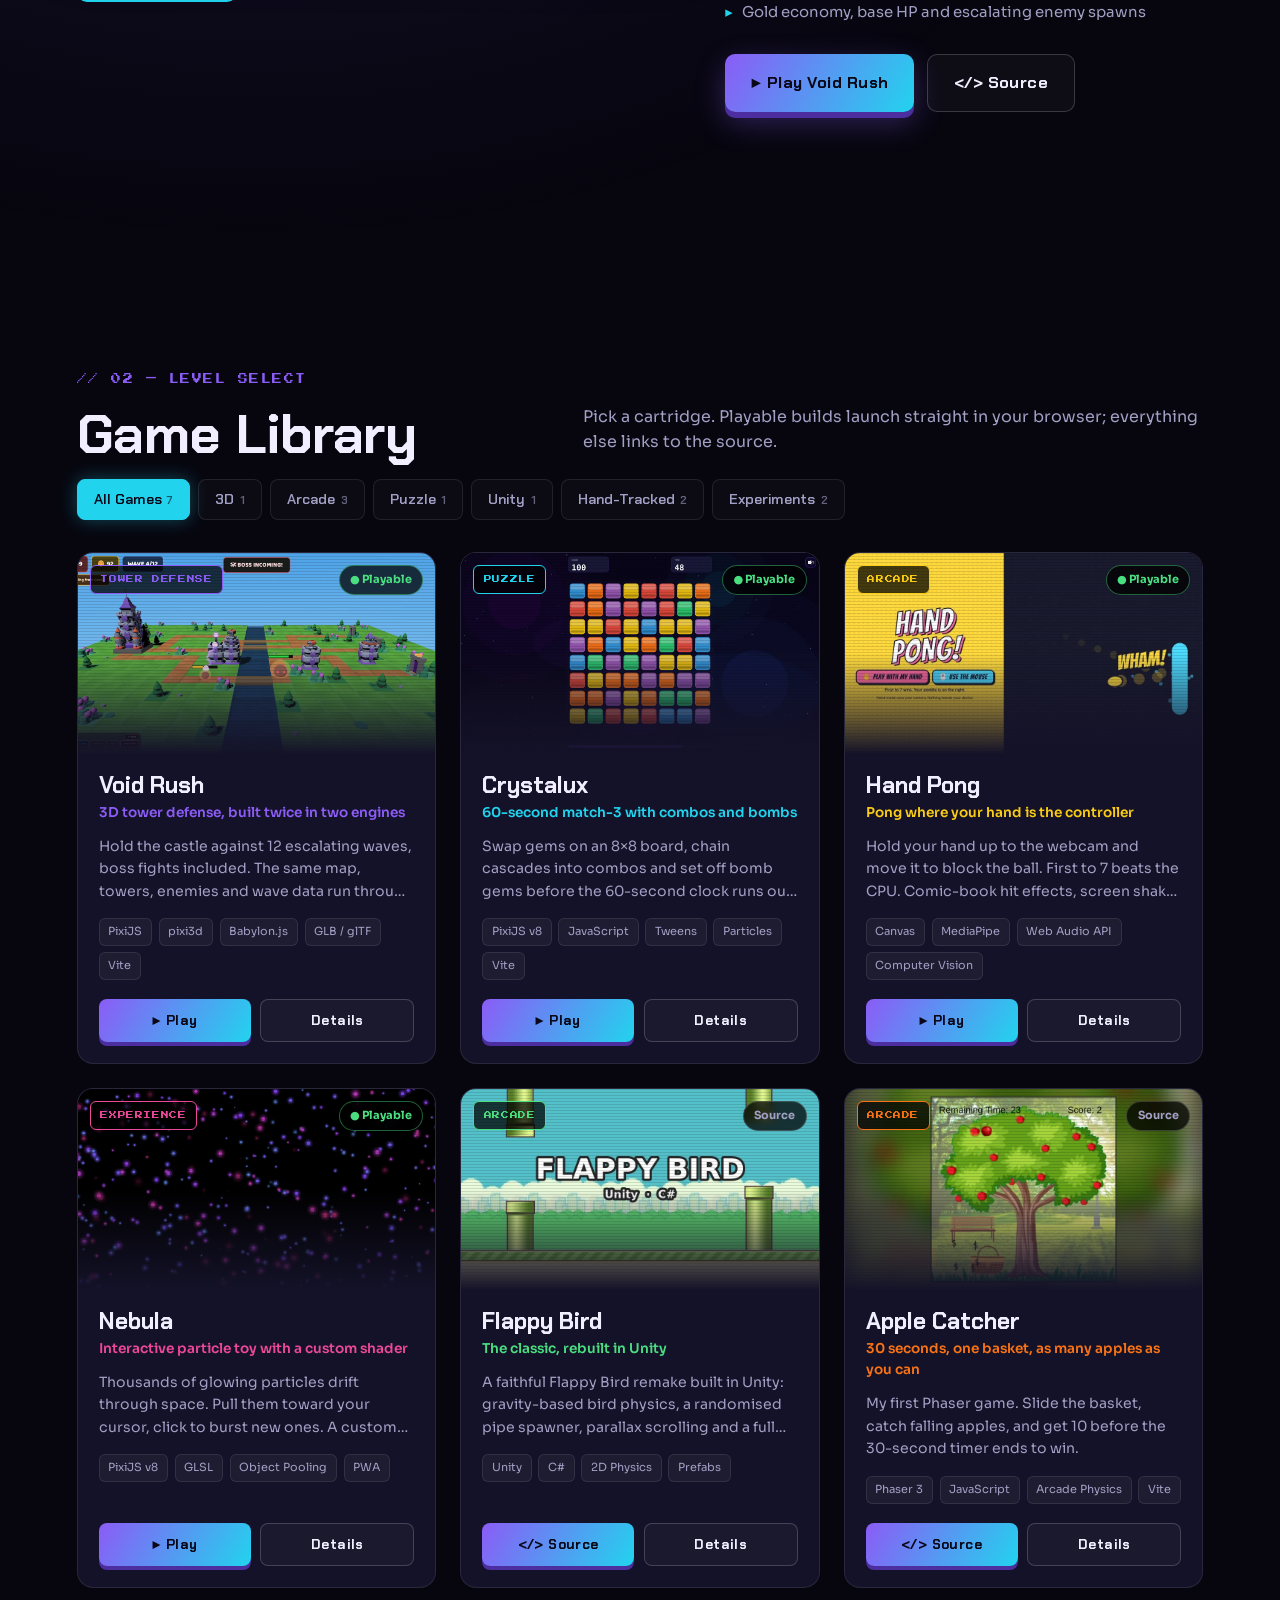
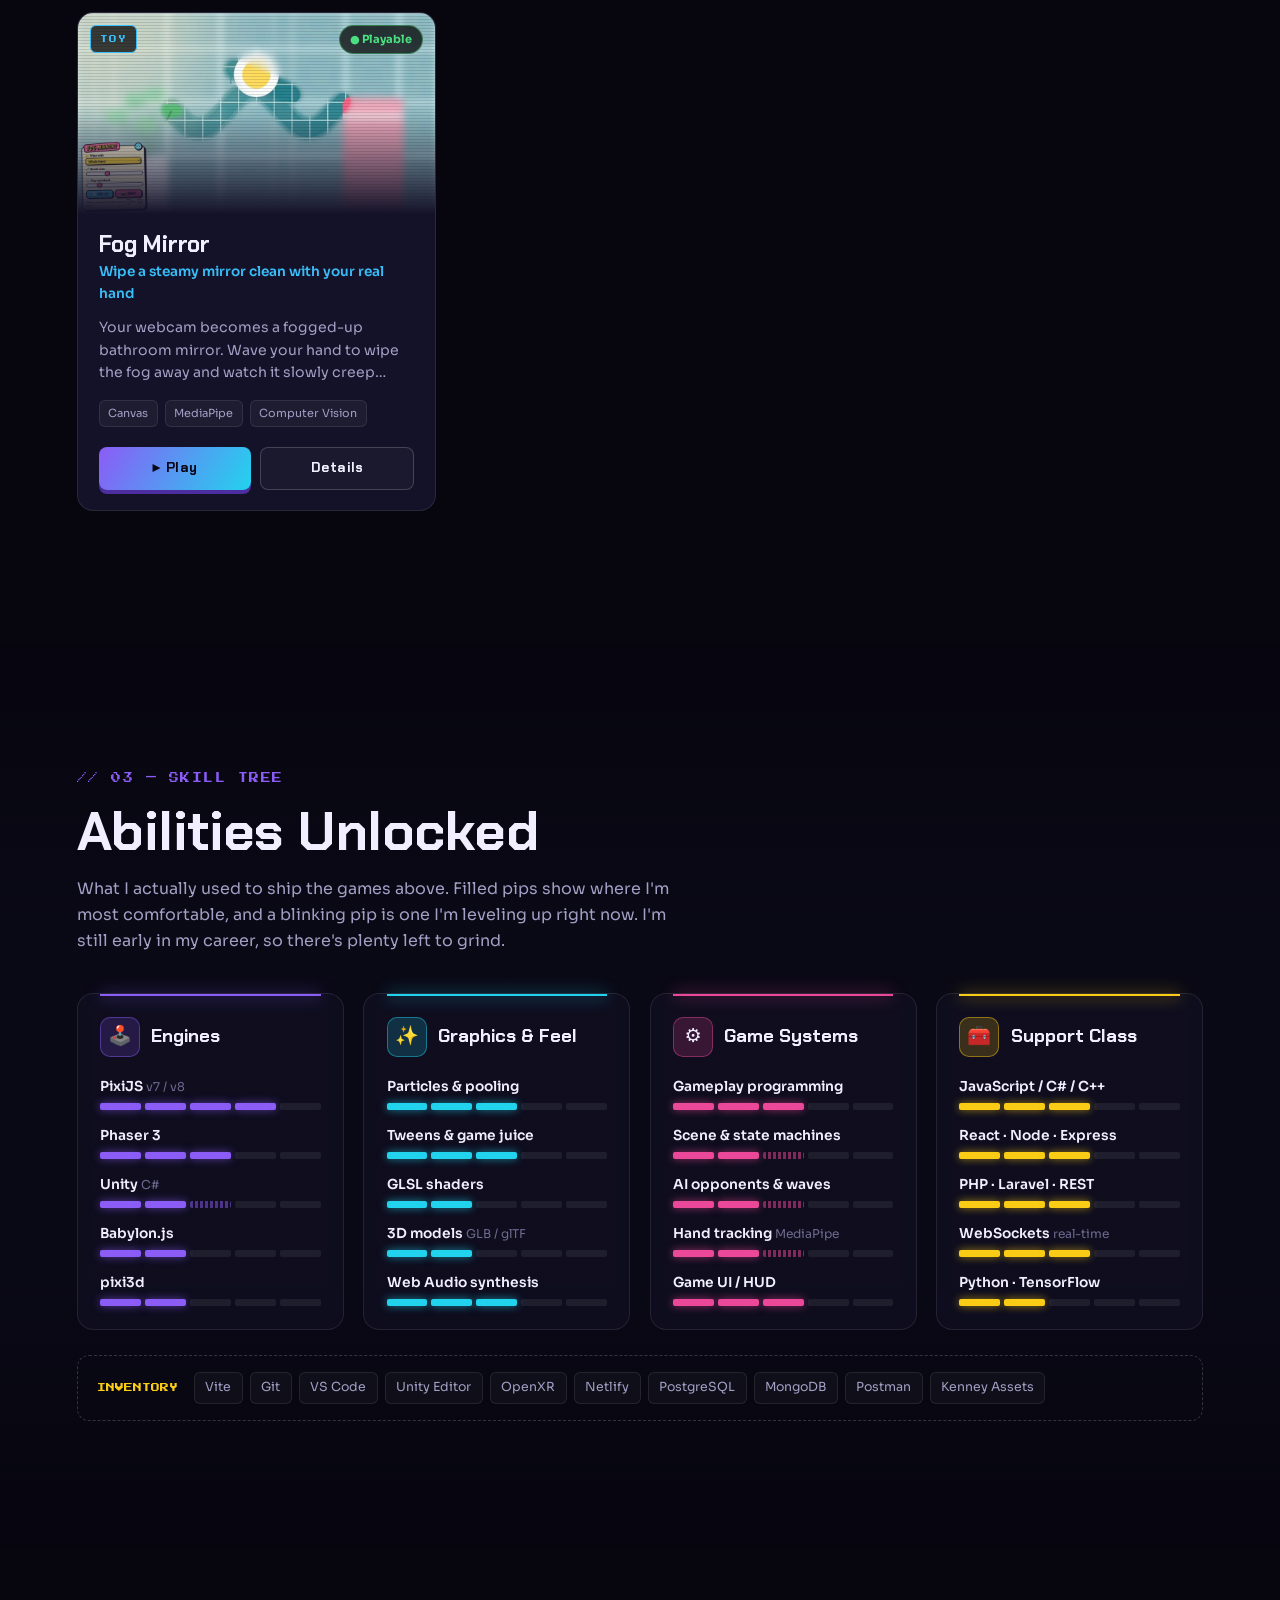
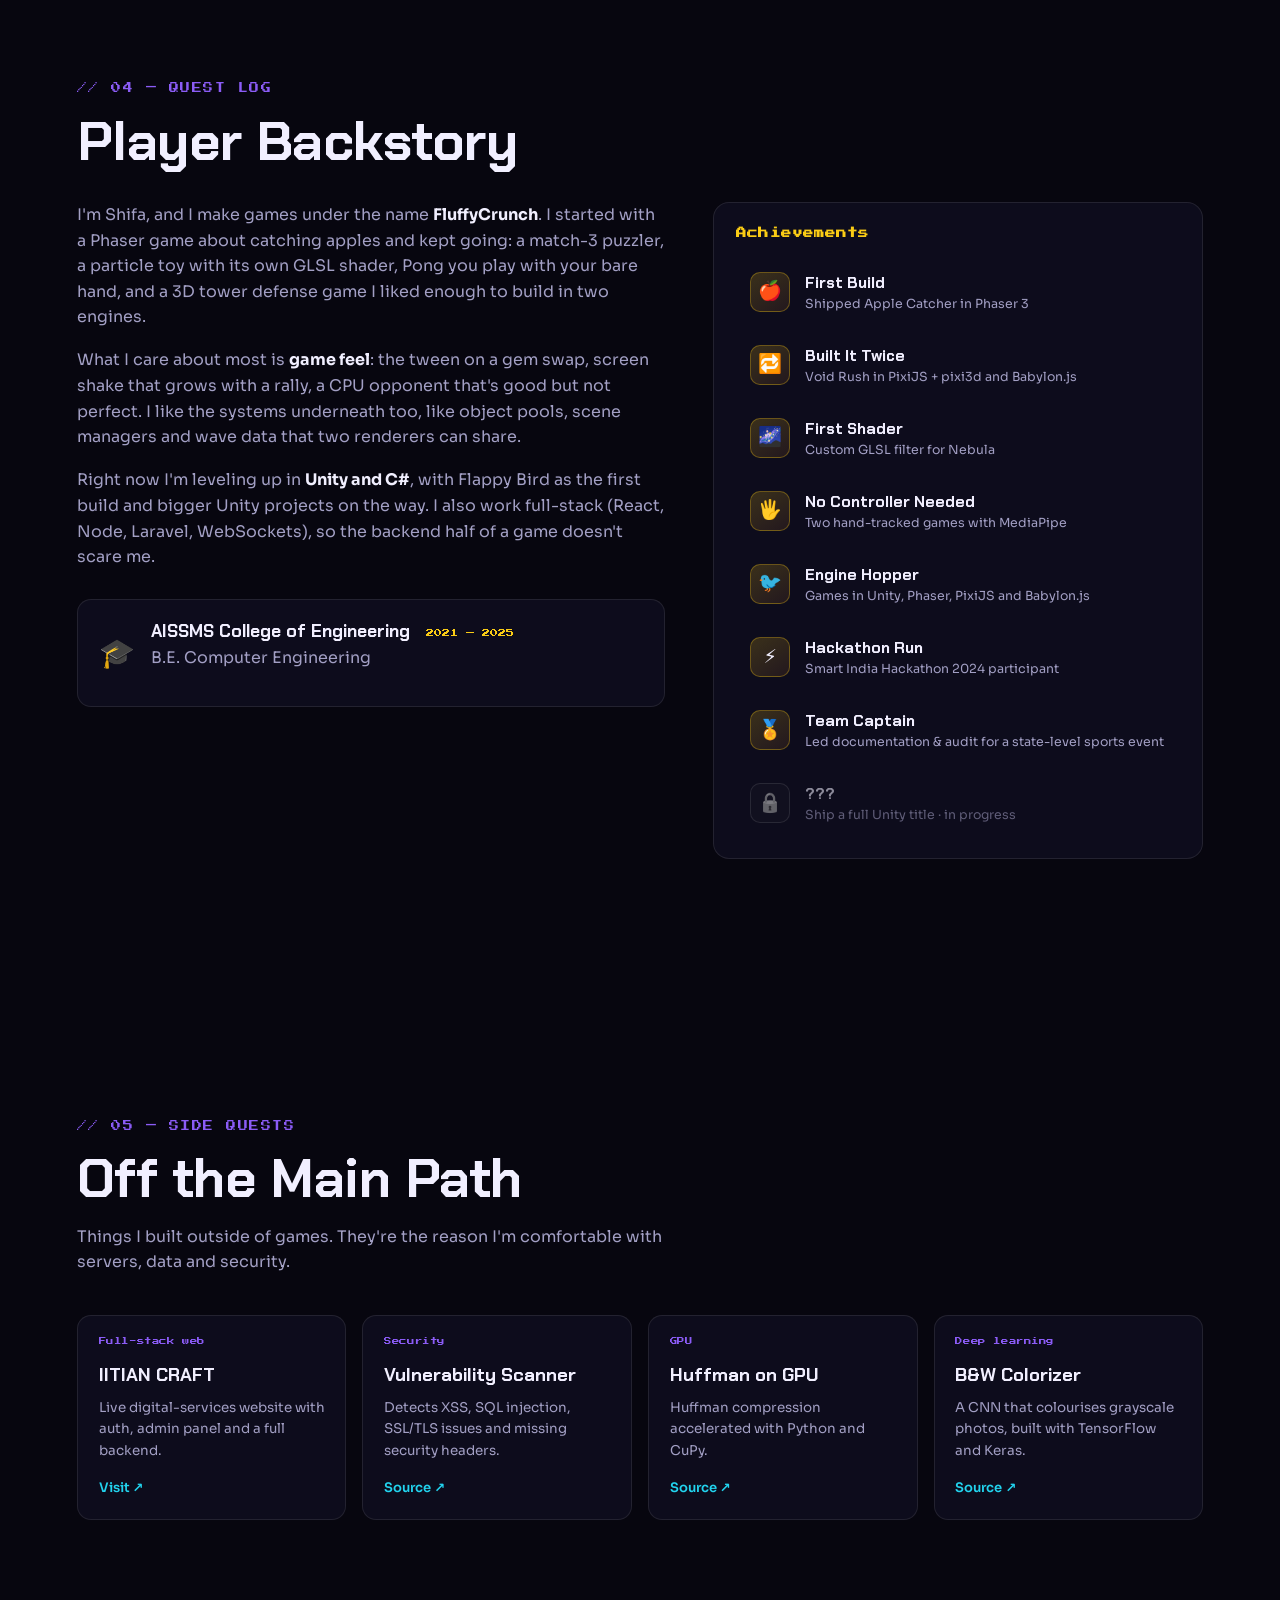
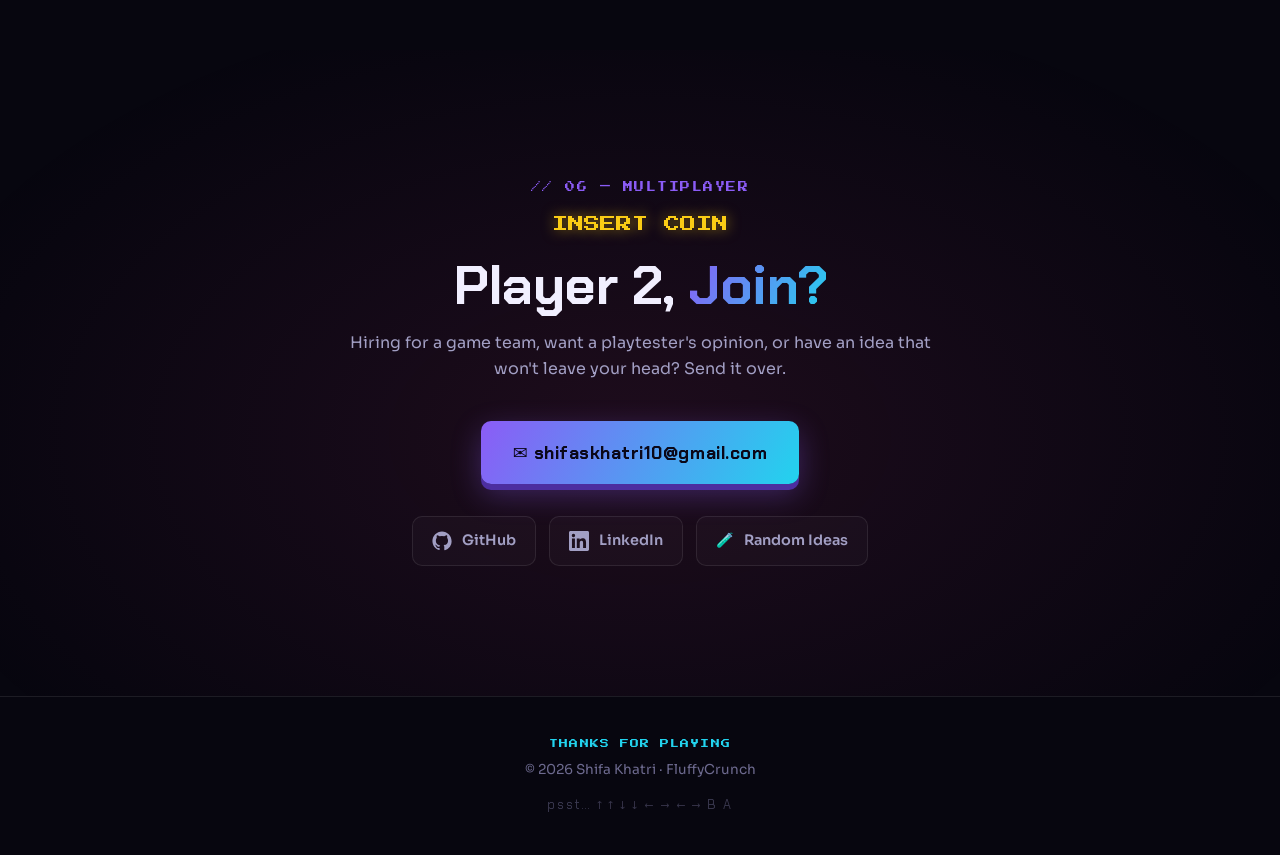
==== commit 13667801: "Redesign portfolio as a game-dev showcase with all 7 games Add Void Rush spotlight, filterable game " ====
--- a/index.html
+++ b/index.html
@@ -4,28 +4,35 @@
 <meta charset="UTF-8">
 <meta name="viewport" content="width=device-width, initial-scale=1.0">
 <title>Shifa Khatri — Game Developer</title>
-<meta name="description" content="Shifa Khatri — Game Developer Portfolio. Explore playable game builds, dev skills, and projects.">
+<meta name="description" content="Shifa Khatri (FluffyCrunch) — game developer. 3D tower defense, match-3, hand-tracked arcade games and shader toys built with Unity, PixiJS, Babylon.js and Phaser. Play them in your browser.">
+<meta property="og:title" content="Shifa Khatri — Game Developer">
+<meta property="og:description" content="Playable games built with Unity, PixiJS, Babylon.js and Phaser.">
+<meta property="og:image" content="assets/games/void-rush-1.webp">
+<meta name="theme-color" content="#07060f">
 <link rel="icon" href="data:image/svg+xml,<svg xmlns=%22http://www.w3.org/2000/svg%22 viewBox=%220 0 100 100%22><text y=%22.9em%22 font-size=%2290%22>🎮</text></svg>">
 <link rel="preconnect" href="https://fonts.googleapis.com">
 <link rel="preconnect" href="https://fonts.gstatic.com" crossorigin>
-<link href="https://fonts.googleapis.com/css2?family=Space+Grotesk:wght@400;500;600;700&family=Sora:wght@300;400;600;800&display=swap" rel="stylesheet">
+<link href="https://fonts.googleapis.com/css2?family=Chakra+Petch:wght@500;600;700&family=Press+Start+2P&family=Sora:wght@300;400;600;700&display=swap" rel="stylesheet">
 <link rel="stylesheet" href="css/style.css">
 </head>
 <body>
 
 <!-- Boot / loading screen -->
-<div id="boot-screen">
+<div id="boot-screen" aria-hidden="true">
   <div class="boot-inner">
-    <div class="boot-logo">FluffyCrunch<span class="cursor-blink">_</span></div>
+    <div class="boot-logo">FLUFFY<span>CRUNCH</span></div>
+    <p class="boot-studio">PRESENTS</p>
     <div class="boot-bar-track"><div class="boot-bar-fill" id="boot-bar-fill"></div></div>
-    <div class="boot-text" id="boot-text">LOADING WORLD... 0%</div>
+    <div class="boot-text" id="boot-text">LOADING ASSETS... 0%</div>
+    <p class="boot-tip" id="boot-tip">TIP: Every game here is one click from playable.</p>
   </div>
 </div>
 
 <div id="scroll-progress"></div>
-<canvas id="bg-canvas"></canvas>
-<div class="cursor-dot" id="cursor-dot"></div>
-<div class="cursor-ring" id="cursor-ring"></div>
+<canvas id="bg-canvas" aria-hidden="true"></canvas>
+<div class="crt" aria-hidden="true"></div>
+<div class="cursor-reticle" id="cursor-reticle" aria-hidden="true"><span></span></div>
+<div id="toast-stack" aria-live="polite"></div>
 
 <header id="site-header">
   <nav class="nav-wrap">
@@ -33,206 +40,296 @@
       <span class="logo-main">Fluffy<span>Crunch</span></span>
       <span class="logo-aka">aka Shifa Khatri</span>
     </a>
-    <ul class="nav-links">
-      <li><a href="#about" data-text="About">About</a></li>
-      <li><a href="#education" data-text="Education">Education</a></li>
-      <li><a href="#skills" data-text="Skills">Skills</a></li>
-      <li><a href="#games" data-text="Games">Games</a></li>
-      <li><a href="#contact" data-text="Contact">Contact</a></li>
+    <ul class="nav-links" id="nav-links">
+      <li><a href="#featured">Spotlight</a></li>
+      <li><a href="#library">Library</a></li>
+      <li><a href="#skills">Skill Tree</a></li>
+      <li><a href="#quests">Quest Log</a></li>
+      <li><a href="#contact">Contact</a></li>
     </ul>
-    <button id="nav-toggle" aria-label="Toggle menu"><span></span><span></span><span></span></button>
+    <div class="nav-hud">
+      <div class="ach-counter" title="Achievements unlocked on this page">
+        <span class="ach-icon">🏆</span><span id="ach-count">0</span>/<span id="ach-total">0</span>
+      </div>
+      <button id="sound-toggle" class="icon-btn" aria-label="Toggle sound effects" aria-pressed="false" title="Sound effects">
+        <svg class="snd-off" viewBox="0 0 24 24" width="18" height="18" fill="none" stroke="currentColor" stroke-width="2" stroke-linecap="round"><path d="M11 5 6 9H2v6h4l5 4V5Z"/><path d="m23 9-6 6M17 9l6 6"/></svg>
+        <svg class="snd-on" viewBox="0 0 24 24" width="18" height="18" fill="none" stroke="currentColor" stroke-width="2" stroke-linecap="round"><path d="M11 5 6 9H2v6h4l5 4V5Z"/><path d="M15.5 8.5a5 5 0 0 1 0 7M19 5a10 10 0 0 1 0 14"/></svg>
+      </button>
+      <button id="nav-toggle" aria-label="Toggle menu" aria-expanded="false"><span></span><span></span><span></span></button>
+    </div>
   </nav>
 </header>
 
 <main>
   <!-- HERO -->
   <section id="hero">
-    <div class="hero-grid"></div>
-    <div class="hero-content">
-      <p class="eyebrow reveal-up">PLAYER ONE READY</p>
-      <h1 class="hero-title">
-        <span class="line" data-reveal>Hi, I'm <span class="accent">Shifa Khatri</span></span>
-        <span class="line" data-reveal>I build <span class="typed-wrap"><span id="typed-text"></span><span class="type-caret">|</span></span></span>
-      </h1>
-      <p class="hero-sub reveal-up">No installs, no waiting — just a link and a world you can step into. I turn ideas into playable builds, one system at a time.</p>
-      <div class="hero-cta reveal-up">
-        <a href="#games" class="btn btn-primary"><span>Play My Games</span></a>
-        <a href="#contact" class="btn btn-ghost"><span>Get In Touch</span></a>
-      </div>
-      <div class="hero-stats reveal-up">
-        <div class="stat"><span class="stat-num" data-count="2">0</span><span class="stat-label">Games Shipped</span></div>
-        <div class="stat"><span class="stat-num" data-count="2">0</span><span class="stat-label">Engines Used</span></div>
-        <div class="stat"><span class="stat-num" data-count="100">0</span><span class="stat-label">% Playable Builds</span></div>
-      </div>
-    </div>
-    <div class="scroll-indicator"><span></span>Scroll</div>
-  </section>
-
-  <!-- ABOUT -->
-  <section id="about">
-    <div class="section-inner">
-      <p class="section-tag reveal-up">// 01 — ABOUT</p>
-      <h2 class="section-title reveal-up">Building Worlds, One System at a Time</h2>
-      <div class="about-grid">
-        <div class="about-text reveal-up">
-          <p>I build games that run in the browser — no installs, no waiting, just a link and a playable world. HTML5 is where I've done most of my work so far, in React and Phaser, but Unity is the goal I'm building toward — I'm actively leveling up as a Unity developer, and Unity-made games will be landing in this portfolio soon.</p>
-          <p>The interesting part isn't the feature list, it's the real-time layer underneath it. I've built live multiplayer dashboards over WebSockets, audio synthesized live instead of loaded from a file, and rendering pipelines with no premade assets at all. I care as much about what holds a system together under load as how a level plays.</p>
-          <p>Outside of games I work full-stack — PHP, Laravel, REST APIs — so I don't flinch at the backend half of a game either.</p>
-          <div class="about-badges">
-            <span class="badge">Gameplay Programming</span>
-            <span class="badge">React.js</span>
-            <span class="badge">Phaser 3</span>
-            <span class="badge">Unity Enthusiast</span>
-            <span class="badge">Real-Time Systems</span>
-          </div>
-        </div>
-        <div class="about-card reveal-up">
-          <div class="card-glow"></div>
-          <div class="card-inner">
-            <div class="mini-terminal">
-              <div class="term-dots"><span></span><span></span><span></span></div>
-              <pre><code><span class="tok-kw">class</span> <span class="tok-cls">Developer</span> {
-  <span class="tok-fn">name</span>  = <span class="tok-str">"Shifa Khatri"</span>;
-  <span class="tok-fn">role</span>  = <span class="tok-str">"Game Developer"</span>;
-  <span class="tok-fn">focus</span> = [<span class="tok-str">"gameplay"</span>, <span class="tok-str">"feel"</span>, <span class="tok-str">"fun"</span>];
-  <span class="tok-fn">goal</span>  = <span class="tok-str">"Unity Developer"</span>;
-
-  <span class="tok-fn">ship</span>() {
-    <span class="tok-kw">return</span> <span class="tok-str">"a playable build 🎮"</span>;
-  }
-}</code></pre>
+    <div class="hero-grid" aria-hidden="true"></div>
+    <div class="hero-layout">
+      <div class="hero-content">
+        <p class="pixel-label reveal-up"><span class="blink-dot"></span>PLAYER 1 · READY</p>
+        <h1 class="hero-title">
+          <span class="line" data-reveal>Shifa <span class="accent">Khatri</span></span>
+          <span class="line line-sub" data-reveal>I build <span class="typed-wrap"><span id="typed-text"></span><span class="type-caret">_</span></span></span>
+        </h1>
+        <p class="hero-sub reveal-up">Game developer making 3D tower defense, match-3 puzzlers, hand-tracked arcade games and shader toys. Most of them run in your browser right now, no install needed. Next boss: shipping a full Unity title.</p>
+
+        <div class="player-card reveal-up">
+          <div class="pc-row">
+            <span class="pc-class">CLASS · <b>Game Developer</b></span>
+            <span class="pc-level">LV <b id="player-level">7</b></span>
+          </div>
+          <div class="xp-bar"><div class="xp-fill" id="xp-fill"></div></div>
+          <div class="pc-row pc-small">
+            <span>XP → next level: first Unity release</span>
+            <span id="xp-text">70%</span>
+          </div>
+        </div>
+
+        <div class="hero-cta reveal-up">
+          <a href="#library" class="btn btn-primary" data-sfx="select"><span>▶ Press Start</span></a>
+          <a href="https://github.com/FluffyCrunch" target="_blank" rel="noopener noreferrer" class="btn btn-ghost"><span>View Source on GitHub</span></a>
+        </div>
+      </div>
+
+      <!-- Attract-mode screen: cycles through game screenshots -->
+      <div class="hero-screen reveal-up" id="attract">
+        <div class="screen-bezel">
+          <div class="screen-top">
+            <span class="pixel-label small"><span class="rec-dot"></span>ATTRACT MODE</span>
+            <span class="screen-count" id="attract-count">01 / 07</span>
+          </div>
+          <button class="screen-view" id="attract-view" aria-label="Open game details">
+            <div class="screen-slides" id="attract-slides"></div>
+            <div class="screen-scan" aria-hidden="true"></div>
+            <div class="screen-caption">
+              <span class="screen-genre" id="attract-genre"></span>
+              <span class="screen-title" id="attract-title"></span>
             </div>
-          </div>
-        </div>
-      </div>
-    </div>
-  </section>
-
-  <!-- EDUCATION -->
-  <section id="education">
-    <div class="section-inner">
-      <p class="section-tag reveal-up">// 02 — EDUCATION</p>
-      <h2 class="section-title reveal-up">Where the Foundations Got Laid</h2>
-      <div class="edu-card reveal-up">
-        <div class="edu-icon">🎓</div>
-        <div class="edu-body">
-          <div class="edu-head">
-            <h3>AISSMS College of Engineering</h3>
-            <span class="edu-years">2021 — 2025</span>
-          </div>
-          <p class="edu-degree">Bachelor of Engineering (BE), Computer Engineering</p>
-          <div class="edu-badges">
-            <span class="badge">Smart India Hackathon 2024 Participant</span>
-            <span class="badge">State Level Intercollegiate Sports Event — Organizing Committee</span>
-            <span class="badge">Sports Enthusiast &amp; Competitor</span>
-          </div>
-          <p class="edu-note">Four years balancing a Computer Engineering degree with competitive sports — first-place finishes included. I led the documentation and audit team for a state-level sports event and took on the Smart India Hackathon 2024, both of which taught me more about planning under pressure than any lecture did.</p>
-        </div>
-      </div>
-    </div>
-  </section>
-
-  <!-- SKILLS -->
-  <section id="skills">
-    <div class="section-inner">
-      <p class="section-tag reveal-up">// 03 — TOOLKIT</p>
-      <h2 class="section-title reveal-up">What I Build With</h2>
-      <div class="skills-grid" id="skills-grid">
-        <div class="skill-card reveal-up" style="--i:0;--sc1:#7b5cff;--sc2:#23e0c8">
-          <div class="skill-card-top">
-            <div class="skill-icon-badge">🕹️</div>
-            <span class="skill-level skill-level-core">Core</span>
-          </div>
-          <h3>Phaser 3</h3>
-          <p>HTML5 game engine — physics, sprites, scenes, audio.</p>
-          <span class="skill-category">Game Dev</span>
-        </div>
-        <div class="skill-card reveal-up" style="--i:1;--sc1:#23e0c8;--sc2:#4fc3f7">
-          <div class="skill-card-top">
-            <div class="skill-icon-badge">⚛️</div>
-            <span class="skill-level skill-level-core">Core</span>
-          </div>
-          <h3>React.js</h3>
-          <p>Game UI, HUDs, and interactive front-end interfaces.</p>
-          <span class="skill-category">Interfaces</span>
-        </div>
-        <div class="skill-card skill-card-featured reveal-up" style="--i:2;--sc1:#ff4fa3;--sc2:#7b5cff">
-          <div class="skill-card-top">
-            <div class="skill-icon-badge">🎮</div>
-            <span class="skill-level skill-level-growing">Leveling Up</span>
-          </div>
-          <h3>Unity</h3>
-          <p>C# gameplay systems, physics, animation state machines — the engine I'm building toward.</p>
-          <span class="skill-category">Game Dev · Goal</span>
-        </div>
-        <div class="skill-card reveal-up" style="--i:3;--sc1:#4fc3f7;--sc2:#7b5cff">
-          <div class="skill-card-top">
-            <div class="skill-icon-badge">🔌</div>
-            <span class="skill-level skill-level-core">Core</span>
-          </div>
-          <h3>WebSockets</h3>
-          <p>Real-time, multi-user systems with live data streams.</p>
-          <span class="skill-category">Real-Time</span>
-        </div>
-        <div class="skill-card reveal-up" style="--i:4;--sc1:#ff8a3d;--sc2:#e63946">
-          <div class="skill-card-top">
-            <div class="skill-icon-badge">🛠️</div>
-            <span class="skill-level skill-level-core">Core</span>
-          </div>
-          <h3>PHP &amp; Laravel</h3>
-          <p>REST APIs and full-stack application development.</p>
-          <span class="skill-category">Backend</span>
-        </div>
-        <div class="skill-card reveal-up" style="--i:5;--sc1:#12c2a3;--sc2:#1b3a6b">
-          <div class="skill-card-top">
-            <div class="skill-icon-badge">🧊</div>
-            <span class="skill-level skill-level-growing">Growing</span>
-          </div>
-          <h3>3D &amp; WebGL</h3>
-          <p>Immersive, real-time 3D game experiences — the depth a flat canvas can't give.</p>
-          <span class="skill-category">Rendering</span>
-        </div>
-      </div>
-    </div>
-  </section>
-
-  <!-- GAMES -->
-  <section id="games">
-    <div class="section-inner">
-      <p class="section-tag reveal-up">// 04 — PLAY</p>
-      <h2 class="section-title reveal-up">Playable Games</h2>
-      <p class="section-desc reveal-up">No screenshots standing in for gameplay — every card below is a link to a real, playable build. More titles are on the way.</p>
-
+          </button>
+          <div class="screen-dots" id="attract-dots"></div>
+        </div>
+      </div>
+    </div>
+
+    <div class="hero-stats reveal-up">
+      <div class="stat"><span class="stat-num" data-count="7">0</span><span class="stat-label">Games &amp; toys built</span></div>
+      <div class="stat"><span class="stat-num" data-count="5">0</span><span class="stat-label">Playable in browser</span></div>
+      <div class="stat"><span class="stat-num" data-count="5">0</span><span class="stat-label">Engines &amp; frameworks</span></div>
+      <div class="stat"><span class="stat-num" data-count="2">0</span><span class="stat-label">3D pipelines, one game</span></div>
+    </div>
+    <a href="#featured" class="scroll-indicator" aria-label="Scroll down"><span></span></a>
+  </section>
+
+  <!-- FEATURED -->
+  <section id="featured" data-achievement="spotlight">
+    <div class="section-inner">
+      <p class="section-tag reveal-up">// 01 — SPOTLIGHT</p>
+      <h2 class="section-title reveal-up">Boss Level: <span class="grad">Void Rush</span></h2>
+      <div class="featured-grid" id="featured-game">
+        <div class="feat-media reveal-up">
+          <div class="feat-main"><img id="feat-main-img" src="assets/games/void-rush-1.webp" alt="Void Rush gameplay: towers defending a 3D map against an incoming boss" loading="lazy"></div>
+          <div class="feat-thumbs" id="feat-thumbs"></div>
+        </div>
+        <div class="feat-info reveal-up">
+          <div class="feat-badges">
+            <span class="chip chip-live">● LIVE</span>
+            <span class="chip">Tower Defense</span>
+            <span class="chip">3D · WebGL</span>
+          </div>
+          <p class="feat-lead">A 3D tower defense game I built <strong>twice</strong>: the same map, waves, towers and enemy data rendered through two completely different engines.</p>
+          <div class="feat-stats">
+            <div><b>12</b><span>Waves</span></div>
+            <div><b>5</b><span>Tower types</span></div>
+            <div><b>2</b><span>3D engines</span></div>
+            <div><b>☠</b><span>Boss waves</span></div>
+          </div>
+          <ul class="feat-list">
+            <li><span>▸</span>Frost, Laser, Cannon, Tesla and Spike Trap towers with branching upgrades</li>
+            <li><span>▸</span>Hand-written GLB loader so pixi3d can render the Kenney 3D kit</li>
+            <li><span>▸</span>Babylon.js build sharing one data file for map, waves and difficulty</li>
+            <li><span>▸</span>Gold economy, base HP and escalating enemy spawns</li>
+          </ul>
+          <div class="feat-cta">
+            <a href="https://voidrushpixi.netlify.app/" target="_blank" rel="noopener noreferrer" class="btn btn-primary" data-sfx="select"><span>▶ Play Void Rush</span></a>
+            <a href="https://github.com/FluffyCrunch/Pixi/tree/main/Void-Rush" target="_blank" rel="noopener noreferrer" class="btn btn-ghost"><span>&lt;/&gt; Source</span></a>
+          </div>
+        </div>
+      </div>
+    </div>
+  </section>
+
+  <!-- LIBRARY -->
+  <section id="library" data-achievement="library">
+    <div class="section-inner">
+      <p class="section-tag reveal-up">// 02 — LEVEL SELECT</p>
+      <div class="section-head">
+        <h2 class="section-title reveal-up">Game Library</h2>
+        <p class="section-desc reveal-up">Pick a cartridge. Playable builds launch straight in your browser; everything else links to the source.</p>
+      </div>
+      <div class="filter-bar reveal-up" id="filter-bar" role="tablist" aria-label="Filter games"></div>
       <div class="games-grid" id="games-grid">
-        <!-- Game cards injected by js/main.js from js/games-data.js -->
+        <!-- Cards rendered by js/main.js from js/games-data.js -->
+      </div>
+    </div>
+  </section>
+
+  <!-- SKILL TREE -->
+  <section id="skills" data-achievement="skills">
+    <div class="section-inner">
+      <p class="section-tag reveal-up">// 03 — SKILL TREE</p>
+      <h2 class="section-title reveal-up">Abilities Unlocked</h2>
+      <p class="section-desc reveal-up">What I actually used to ship the games above. Filled pips show where I'm most comfortable, and a blinking pip is one I'm leveling up right now. I'm still early in my career, so there's plenty left to grind.</p>
+
+      <div class="tree-grid">
+        <div class="tree-branch reveal-up" style="--c:#8b5cf6">
+          <div class="branch-head"><span class="branch-icon">🕹️</span><h3>Engines</h3></div>
+          <ul class="skill-list">
+            <li><span class="sk-name">PixiJS <em>v7 / v8</em></span><span class="pips" data-lv="4"></span></li>
+            <li><span class="sk-name">Phaser 3</span><span class="pips" data-lv="3"></span></li>
+            <li><span class="sk-name">Unity <em>C#</em></span><span class="pips" data-lv="2" data-grow></span></li>
+            <li><span class="sk-name">Babylon.js</span><span class="pips" data-lv="2"></span></li>
+            <li><span class="sk-name">pixi3d</span><span class="pips" data-lv="2"></span></li>
+          </ul>
+        </div>
+        <div class="tree-branch reveal-up" style="--c:#22d3ee">
+          <div class="branch-head"><span class="branch-icon">✨</span><h3>Graphics &amp; Feel</h3></div>
+          <ul class="skill-list">
+            <li><span class="sk-name">Particles &amp; pooling</span><span class="pips" data-lv="3"></span></li>
+            <li><span class="sk-name">Tweens &amp; game juice</span><span class="pips" data-lv="3"></span></li>
+            <li><span class="sk-name">GLSL shaders</span><span class="pips" data-lv="2"></span></li>
+            <li><span class="sk-name">3D models <em>GLB / glTF</em></span><span class="pips" data-lv="2"></span></li>
+            <li><span class="sk-name">Web Audio synthesis</span><span class="pips" data-lv="3"></span></li>
+          </ul>
+        </div>
+        <div class="tree-branch reveal-up" style="--c:#ec4899">
+          <div class="branch-head"><span class="branch-icon">⚙️</span><h3>Game Systems</h3></div>
+          <ul class="skill-list">
+            <li><span class="sk-name">Gameplay programming</span><span class="pips" data-lv="3"></span></li>
+            <li><span class="sk-name">Scene &amp; state machines</span><span class="pips" data-lv="2" data-grow></span></li>
+            <li><span class="sk-name">AI opponents &amp; waves</span><span class="pips" data-lv="2" data-grow></span></li>
+            <li><span class="sk-name">Hand tracking <em>MediaPipe</em></span><span class="pips" data-lv="2" data-grow></span></li>
+            <li><span class="sk-name">Game UI / HUD</span><span class="pips" data-lv="3"></span></li>
+          </ul>
+        </div>
+        <div class="tree-branch reveal-up" style="--c:#facc15">
+          <div class="branch-head"><span class="branch-icon">🧰</span><h3>Support Class</h3></div>
+          <ul class="skill-list">
+            <li><span class="sk-name">JavaScript / C# / C++</span><span class="pips" data-lv="3"></span></li>
+            <li><span class="sk-name">React · Node · Express</span><span class="pips" data-lv="3"></span></li>
+            <li><span class="sk-name">PHP · Laravel · REST</span><span class="pips" data-lv="3"></span></li>
+            <li><span class="sk-name">WebSockets <em>real-time</em></span><span class="pips" data-lv="3"></span></li>
+            <li><span class="sk-name">Python · TensorFlow</span><span class="pips" data-lv="2"></span></li>
+          </ul>
+        </div>
+      </div>
+
+      <div class="inventory reveal-up">
+        <span class="inv-label">INVENTORY</span>
+        <div class="inv-items">
+          <span>Vite</span><span>Git</span><span>VS Code</span><span>Unity Editor</span><span>OpenXR</span><span>Netlify</span><span>PostgreSQL</span><span>MongoDB</span><span>Postman</span><span>Kenney Assets</span>
+        </div>
+      </div>
+    </div>
+  </section>
+
+  <!-- QUEST LOG -->
+  <section id="quests" data-achievement="quests">
+    <div class="section-inner">
+      <p class="section-tag reveal-up">// 04 — QUEST LOG</p>
+      <h2 class="section-title reveal-up">Player Backstory</h2>
+
+      <div class="quest-grid">
+        <div class="quest-story reveal-up">
+          <p>I'm Shifa, and I make games under the name <strong>FluffyCrunch</strong>. I started with a Phaser game about catching apples and kept going: a match-3 puzzler, a particle toy with its own GLSL shader, Pong you play with your bare hand, and a 3D tower defense game I liked enough to build in two engines.</p>
+          <p>What I care about most is <strong>game feel</strong>: the tween on a gem swap, screen shake that grows with a rally, a CPU opponent that's good but not perfect. I like the systems underneath too, like object pools, scene managers and wave data that two renderers can share.</p>
+          <p>Right now I'm leveling up in <strong>Unity and C#</strong>, with Flappy Bird as the first build and bigger Unity projects on the way. I also work full-stack (React, Node, Laravel, WebSockets), so the backend half of a game doesn't scare me.</p>
+
+          <div class="edu-card">
+            <div class="edu-icon">🎓</div>
+            <div>
+              <div class="edu-head">
+                <h3>AISSMS College of Engineering</h3>
+                <span class="edu-years">2021 — 2025</span>
+              </div>
+              <p class="edu-degree">B.E. Computer Engineering</p>
+            </div>
+          </div>
+        </div>
+
+        <div class="achievements reveal-up">
+          <h3 class="ach-title">Achievements</h3>
+          <ul class="ach-list">
+            <li class="ach"><span class="ach-ico">🍎</span><div><b>First Build</b><p>Shipped Apple Catcher in Phaser 3</p></div></li>
+            <li class="ach"><span class="ach-ico">🔁</span><div><b>Built It Twice</b><p>Void Rush in PixiJS + pixi3d and Babylon.js</p></div></li>
+            <li class="ach"><span class="ach-ico">🌌</span><div><b>First Shader</b><p>Custom GLSL filter for Nebula</p></div></li>
+            <li class="ach"><span class="ach-ico">🖐️</span><div><b>No Controller Needed</b><p>Two hand-tracked games with MediaPipe</p></div></li>
+            <li class="ach"><span class="ach-ico">🐦</span><div><b>Engine Hopper</b><p>Games in Unity, Phaser, PixiJS and Babylon.js</p></div></li>
+            <li class="ach"><span class="ach-ico">⚡</span><div><b>Hackathon Run</b><p>Smart India Hackathon 2024 participant</p></div></li>
+            <li class="ach"><span class="ach-ico">🏅</span><div><b>Team Captain</b><p>Led documentation &amp; audit for a state-level sports event</p></div></li>
+            <li class="ach locked"><span class="ach-ico">🔒</span><div><b>???</b><p>Ship a full Unity title · in progress</p></div></li>
+          </ul>
+        </div>
+      </div>
+    </div>
+  </section>
+
+  <!-- SIDE QUESTS -->
+  <section id="side-quests">
+    <div class="section-inner">
+      <p class="section-tag reveal-up">// 05 — SIDE QUESTS</p>
+      <h2 class="section-title reveal-up">Off the Main Path</h2>
+      <p class="section-desc reveal-up">Things I built outside of games. They're the reason I'm comfortable with servers, data and security.</p>
+      <div class="side-grid">
+        <a class="side-card reveal-up" href="https://iitiancraft.com/" target="_blank" rel="noopener noreferrer">
+          <span class="side-kind">Full-stack web</span>
+          <h3>IITIAN CRAFT</h3>
+          <p>Live digital-services website with auth, admin panel and a full backend.</p>
+          <span class="side-link">Visit ↗</span>
+        </a>
+        <a class="side-card reveal-up" href="https://github.com/FluffyCrunch/Web-Application-Vulnerability-Scanner" target="_blank" rel="noopener noreferrer">
+          <span class="side-kind">Security</span>
+          <h3>Vulnerability Scanner</h3>
+          <p>Detects XSS, SQL injection, SSL/TLS issues and missing security headers.</p>
+          <span class="side-link">Source ↗</span>
+        </a>
+        <a class="side-card reveal-up" href="https://github.com/FluffyCrunch/Mini-Projects/tree/main/HPC" target="_blank" rel="noopener noreferrer">
+          <span class="side-kind">GPU</span>
+          <h3>Huffman on GPU</h3>
+          <p>Huffman compression accelerated with Python and CuPy.</p>
+          <span class="side-link">Source ↗</span>
+        </a>
+        <a class="side-card reveal-up" href="https://github.com/FluffyCrunch/Mini-Projects/tree/main/DL" target="_blank" rel="noopener noreferrer">
+          <span class="side-kind">Deep learning</span>
+          <h3>B&amp;W Colorizer</h3>
+          <p>A CNN that colourises grayscale photos, built with TensorFlow and Keras.</p>
+          <span class="side-link">Source ↗</span>
+        </a>
       </div>
     </div>
   </section>
 
   <!-- CONTACT -->
-  <section id="contact">
-    <div class="section-inner">
-      <p class="section-tag reveal-up">// 05 — CONNECT</p>
-      <h2 class="section-title reveal-up">Let's Build Something</h2>
-      <p class="section-desc reveal-up">A project, a playtest, or just talking shop about game dev — my inbox is open either way.</p>
+  <section id="contact" data-achievement="contact">
+    <div class="section-inner contact-inner">
+      <p class="section-tag reveal-up">// 06 — MULTIPLAYER</p>
+      <p class="insert-coin reveal-up">INSERT COIN</p>
+      <h2 class="section-title reveal-up">Player 2, <span class="grad">Join?</span></h2>
+      <p class="section-desc reveal-up center">Hiring for a game team, want a playtester's opinion, or have an idea that won't leave your head? Send it over.</p>
+      <div class="contact-cta reveal-up">
+        <a class="btn btn-primary btn-lg" href="mailto:shifaskhatri10@gmail.com" data-sfx="coin"><span>✉ shifaskhatri10@gmail.com</span></a>
+      </div>
       <div class="contact-links reveal-up">
         <a class="contact-link" href="https://github.com/FluffyCrunch" target="_blank" rel="noopener noreferrer">
-          <span class="contact-icon">
-            <svg viewBox="0 0 24 24" width="22" height="22" fill="currentColor"><path d="M12 .5C5.65.5.5 5.65.5 12c0 5.08 3.29 9.39 7.86 10.91.58.11.79-.25.79-.56 0-.28-.01-1.02-.02-2-3.2.7-3.88-1.54-3.88-1.54-.52-1.33-1.28-1.69-1.28-1.69-1.04-.71.08-.7.08-.7 1.15.08 1.76 1.18 1.76 1.18 1.02 1.75 2.68 1.25 3.34.95.1-.74.4-1.25.72-1.54-2.56-.29-5.25-1.28-5.25-5.7 0-1.26.45-2.29 1.18-3.09-.12-.29-.51-1.46.11-3.04 0 0 .96-.31 3.15 1.18a10.9 10.9 0 0 1 5.74 0c2.19-1.49 3.15-1.18 3.15-1.18.62 1.58.23 2.75.11 3.04.73.8 1.18 1.83 1.18 3.09 0 4.43-2.69 5.41-5.26 5.69.41.36.78 1.07.78 2.17 0 1.57-.01 2.83-.01 3.22 0 .31.21.68.8.56A10.51 10.51 0 0 0 23.5 12C23.5 5.65 18.35.5 12 .5Z"/></svg>
-          </span>
+          <svg viewBox="0 0 24 24" width="20" height="20" fill="currentColor" aria-hidden="true"><path d="M12 .5C5.65.5.5 5.65.5 12c0 5.08 3.29 9.39 7.86 10.91.58.11.79-.25.79-.56 0-.28-.01-1.02-.02-2-3.2.7-3.88-1.54-3.88-1.54-.52-1.33-1.28-1.69-1.28-1.69-1.04-.71.08-.7.08-.7 1.15.08 1.76 1.18 1.76 1.18 1.02 1.75 2.68 1.25 3.34.95.1-.74.4-1.25.72-1.54-2.56-.29-5.25-1.28-5.25-5.7 0-1.26.45-2.29 1.18-3.09-.12-.29-.51-1.46.11-3.04 0 0 .96-.31 3.15 1.18a10.9 10.9 0 0 1 5.74 0c2.19-1.49 3.15-1.18 3.15-1.18.62 1.58.23 2.75.11 3.04.73.8 1.18 1.83 1.18 3.09 0 4.43-2.69 5.41-5.26 5.69.41.36.78 1.07.78 2.17 0 1.57-.01 2.83-.01 3.22 0 .31.21.68.8.56A10.51 10.51 0 0 0 23.5 12C23.5 5.65 18.35.5 12 .5Z"/></svg>
           <span>GitHub</span>
         </a>
         <a class="contact-link" href="https://www.linkedin.com/in/shifa-khatri-877a002b2" target="_blank" rel="noopener noreferrer">
-          <span class="contact-icon">
-            <svg viewBox="0 0 24 24" width="22" height="22" fill="currentColor"><path d="M20.45 20.45h-3.55v-5.57c0-1.33-.02-3.04-1.85-3.04-1.85 0-2.14 1.45-2.14 2.94v5.67H9.36V9h3.41v1.56h.05c.47-.9 1.63-1.85 3.36-1.85 3.6 0 4.27 2.37 4.27 5.45v6.29ZM5.34 7.43a2.06 2.06 0 1 1 0-4.12 2.06 2.06 0 0 1 0 4.12ZM7.12 20.45H3.56V9h3.56v11.45ZM22.22 0H1.77C.8 0 0 .78 0 1.75v20.5C0 23.22.8 24 1.77 24h20.45c.98 0 1.78-.78 1.78-1.75V1.75C24 .78 23.2 0 22.22 0Z"/></svg>
-          </span>
+          <svg viewBox="0 0 24 24" width="20" height="20" fill="currentColor" aria-hidden="true"><path d="M20.45 20.45h-3.55v-5.57c0-1.33-.02-3.04-1.85-3.04-1.85 0-2.14 1.45-2.14 2.94v5.67H9.36V9h3.41v1.56h.05c.47-.9 1.63-1.85 3.36-1.85 3.6 0 4.27 2.37 4.27 5.45v6.29ZM5.34 7.43a2.06 2.06 0 1 1 0-4.12 2.06 2.06 0 0 1 0 4.12ZM7.12 20.45H3.56V9h3.56v11.45ZM22.22 0H1.77C.8 0 0 .78 0 1.75v20.5C0 23.22.8 24 1.77 24h20.45c.98 0 1.78-.78 1.78-1.75V1.75C24 .78 23.2 0 22.22 0Z"/></svg>
           <span>LinkedIn</span>
         </a>
-        <a class="contact-link" href="mailto:shifaskhatri10@gmail.com">
-          <span class="contact-icon">
-            <svg viewBox="0 0 24 24" width="22" height="22" fill="currentColor"><path d="M1.5 4.5A1.5 1.5 0 0 1 3 3h18a1.5 1.5 0 0 1 1.5 1.5v15A1.5 1.5 0 0 1 21 21H3a1.5 1.5 0 0 1-1.5-1.5v-15Zm2.4.6 8.1 6.3 8.1-6.3H3.9Zm16.6 1.9-8.2 6.4a1.5 1.5 0 0 1-1.86 0L2.5 7v11.5h19V7Z"/></svg>
-          </span>
-          <span>Email</span>
+        <a class="contact-link" href="https://github.com/FluffyCrunch/Random-ideas" target="_blank" rel="noopener noreferrer">
+          <span aria-hidden="true">🧪</span>
+          <span>Random Ideas</span>
         </a>
       </div>
     </div>
@@ -241,9 +338,41 @@
 
 <footer>
   <div class="footer-inner">
-    <p>&copy; <span id="year"></span> Shifa Khatri.</p>
+    <p class="pixel-label small">THANKS FOR PLAYING</p>
+    <p>&copy; <span id="year"></span> Shifa Khatri · FluffyCrunch</p>
+    <p class="footer-hint">psst… ↑ ↑ ↓ ↓ ← → ← → B A</p>
   </div>
 </footer>
+
+<!-- Game detail modal -->
+<div class="modal" id="game-modal" role="dialog" aria-modal="true" aria-labelledby="modal-title" hidden>
+  <div class="modal-backdrop" data-close></div>
+  <div class="modal-panel">
+    <button class="modal-close" data-close aria-label="Close">✕</button>
+    <div class="modal-media">
+      <img id="modal-img" src="" alt="">
+      <div class="modal-thumbs" id="modal-thumbs"></div>
+    </div>
+    <div class="modal-body">
+      <p class="pixel-label small" id="modal-genre"></p>
+      <h3 id="modal-title"></h3>
+      <p class="modal-tagline" id="modal-tagline"></p>
+      <div class="modal-meta">
+        <div><span>ENGINE</span><b id="modal-engine"></b></div>
+        <div><span>PLATFORM</span><b id="modal-platform"></b></div>
+      </div>
+      <p id="modal-desc"></p>
+      <h4>Features</h4>
+      <ul class="feat-list" id="modal-features"></ul>
+      <div id="modal-controls-wrap">
+        <h4>Controls</h4>
+        <div class="controls" id="modal-controls"></div>
+      </div>
+      <div class="tags" id="modal-tags"></div>
+      <div class="modal-cta" id="modal-cta"></div>
+    </div>
+  </div>
+</div>
 
 <script src="js/games-data.js"></script>
 <script src="js/main.js"></script>
--- a/css/style.css
+++ b/css/style.css
@@ -1,488 +1,456 @@
 /* ===== Tokens ===== */
 :root{
-  --bg: #07080f;
-  --bg-alt: #0c0e1a;
-  --surface: #12142280;
-  --border: #ffffff14;
-  --text: #eef0ff;
-  --text-dim: #9aa0c0;
-  --accent: #7b5cff;
-  --accent-2: #23e0c8;
-  --accent-3: #ff4fa3;
-  --gradient-1: linear-gradient(135deg,#7b5cff,#23e0c8);
-  --gradient-2: linear-gradient(135deg,#ff4fa3,#7b5cff);
-  --font-display: "Space Grotesk", "Sora", sans-serif;
-  --font-body: "Sora", sans-serif;
-  --ease: cubic-bezier(.16,.8,.24,1);
+  --bg:#07060f;
+  --bg-alt:#0d0b1c;
+  --panel:#13112699;
+  --panel-solid:#141228;
+  --border:#ffffff17;
+  --border-strong:#ffffff2e;
+  --text:#f1efff;
+  --text-dim:#a29fc4;
+  --text-faint:#6d6a8f;
+  --violet:#8b5cf6;
+  --cyan:#22d3ee;
+  --pink:#ec4899;
+  --gold:#facc15;
+  --green:#4ade80;
+  --grad:linear-gradient(120deg,#8b5cf6,#22d3ee);
+  --grad-hot:linear-gradient(120deg,#ec4899,#8b5cf6 55%,#22d3ee);
+  --font-display:"Chakra Petch",system-ui,sans-serif;
+  --font-body:"Sora",system-ui,sans-serif;
+  --font-pixel:"Press Start 2P",monospace;
+  --ease:cubic-bezier(.16,.8,.24,1);
+  --radius:16px;
 }
 
 *,*::before,*::after{box-sizing:border-box;margin:0;padding:0}
-html{scroll-behavior:smooth}
+html{scroll-behavior:smooth;scroll-padding-top:80px}
 body{
   background:var(--bg);
   color:var(--text);
   font-family:var(--font-body);
+  line-height:1.6;
   overflow-x:hidden;
-  cursor:none;
-}
-body.no-custom-cursor{cursor:auto}
+}
+body.custom-cursor,body.custom-cursor a,body.custom-cursor button{cursor:none}
 img{max-width:100%;display:block}
 a{color:inherit;text-decoration:none}
 ul{list-style:none}
-section{position:relative;padding:min(14vw,140px) 6vw;overflow:hidden}
-.section-inner{max-width:1180px;margin:0 auto;position:relative;z-index:2}
-
-::selection{background:var(--accent);color:#fff}
-
-/* scrollbar */
+button{font:inherit;color:inherit;background:none;border:0;cursor:pointer}
+section{position:relative;padding:clamp(80px,11vw,130px) 6vw}
+.section-inner{max-width:1200px;margin:0 auto;position:relative;z-index:2}
+::selection{background:var(--violet);color:#fff}
+:focus-visible{outline:2px solid var(--cyan);outline-offset:3px;border-radius:6px}
+
 ::-webkit-scrollbar{width:10px}
 ::-webkit-scrollbar-track{background:var(--bg)}
-::-webkit-scrollbar-thumb{background:linear-gradient(var(--accent),var(--accent-2));border-radius:10px}
+::-webkit-scrollbar-thumb{background:linear-gradient(var(--violet),var(--cyan));border-radius:10px}
+
+.grad{background:var(--grad);-webkit-background-clip:text;background-clip:text;color:transparent}
+.pixel-label{
+  font-family:var(--font-pixel);font-size:.68rem;letter-spacing:.12em;
+  color:var(--cyan);display:inline-flex;align-items:center;gap:.6rem;
+}
+.pixel-label.small{font-size:.56rem}
+.blink-dot,.rec-dot{width:8px;height:8px;border-radius:50%;background:var(--green);box-shadow:0 0 10px var(--green);animation:blink 1.2s steps(1) infinite}
+.rec-dot{background:#ef4444;box-shadow:0 0 10px #ef4444}
+@keyframes blink{50%{opacity:.15}}
 
 /* ===== Boot Screen ===== */
 #boot-screen{
-  position:fixed;inset:0;z-index:9999;
-  background:var(--bg);
+  position:fixed;inset:0;z-index:9999;background:var(--bg);
   display:flex;align-items:center;justify-content:center;
-  transition:opacity .6s var(--ease), visibility .6s var(--ease);
+  transition:opacity .6s var(--ease),visibility .6s var(--ease);
 }
 #boot-screen.hidden{opacity:0;visibility:hidden;pointer-events:none}
-.boot-inner{text-align:center;width:min(320px,80vw)}
+.boot-inner{text-align:center;width:min(360px,84vw)}
 .boot-logo{
-  font-family:var(--font-display);
-  font-size:clamp(1.4rem,7vw,2rem);font-weight:700;letter-spacing:.04em;
-  background:var(--gradient-1);
-  -webkit-background-clip:text;background-clip:text;color:transparent;
-  margin-bottom:1.6rem;
-  white-space:nowrap;
-}
-.cursor-blink{animation:blink 1s steps(1) infinite;color:var(--accent-2);-webkit-text-fill-color:var(--accent-2)}
-@keyframes blink{50%{opacity:0}}
-.boot-bar-track{
-  width:100%;height:3px;background:#ffffff14;border-radius:99px;overflow:hidden;
-}
-.boot-bar-fill{
-  height:100%;width:0%;
-  background:var(--gradient-1);
-  box-shadow:0 0 12px var(--accent);
-  transition:width .25s ease-out;
-}
-.boot-text{
-  margin-top:.9rem;font-size:.72rem;letter-spacing:.15em;color:var(--text-dim);
-  font-family:var(--font-display);
-}
-
-/* ===== Custom cursor ===== */
-.cursor-dot,.cursor-ring{
-  position:fixed;top:0;left:0;pointer-events:none;z-index:9998;
-  border-radius:50%;
-  transform:translate(-50%,-50%);
-}
-.cursor-dot{width:6px;height:6px;background:var(--accent-2);box-shadow:0 0 8px var(--accent-2)}
-.cursor-ring{width:34px;height:34px;border:1px solid #ffffff55;transition:transform .15s var(--ease),opacity .15s var(--ease),border-color .2s}
-.cursor-ring.active{transform:translate(-50%,-50%) scale(1.6);border-color:var(--accent)}
-@media (hover:none), (pointer:coarse){
-  .cursor-dot,.cursor-ring{display:none}
-  body{cursor:auto}
-}
-
-/* ===== Background canvas ===== */
-#bg-canvas{
-  position:fixed;inset:0;z-index:0;
-  width:100%;height:100%;
-  background:radial-gradient(ellipse at 50% -10%, #1a1444 0%, var(--bg) 55%);
-}
-
-/* ===== Header / Nav ===== */
+  font-family:var(--font-pixel);font-size:clamp(1rem,5vw,1.5rem);letter-spacing:.06em;
+  color:#fff;text-shadow:3px 3px 0 var(--violet),6px 6px 0 #2a1d5c;
+}
+.boot-logo span{color:var(--cyan)}
+.boot-studio{font-family:var(--font-pixel);font-size:.55rem;color:var(--text-faint);letter-spacing:.4em;margin:1.2rem 0 2rem}
+.boot-bar-track{height:14px;border:2px solid var(--border-strong);padding:2px;border-radius:2px}
+.boot-bar-fill{height:100%;width:0;background:repeating-linear-gradient(90deg,var(--cyan) 0 10px,transparent 10px 13px);transition:width .15s linear}
+.boot-text{font-family:var(--font-pixel);font-size:.6rem;color:var(--text-dim);margin-top:1rem;letter-spacing:.1em}
+.boot-tip{font-size:.78rem;color:var(--text-faint);margin-top:2rem}
+
+/* ===== Global overlays ===== */
+#scroll-progress{position:fixed;top:0;left:0;height:3px;width:0;z-index:1001;background:var(--grad-hot);box-shadow:0 0 12px var(--violet)}
+#bg-canvas{position:fixed;inset:0;z-index:0;pointer-events:none}
+.crt{
+  position:fixed;inset:0;z-index:1;pointer-events:none;opacity:.35;
+  background:repeating-linear-gradient(0deg,#0000 0 2px,#00000038 2px 3px);
+  mix-blend-mode:multiply;
+}
+.cursor-reticle{
+  position:fixed;top:0;left:0;width:34px;height:34px;z-index:10000;pointer-events:none;
+  border:1.5px solid #22d3eeb0;border-radius:50%;
+  transform:translate(-50%,-50%);transition:width .2s var(--ease),height .2s var(--ease),border-color .2s,background .2s;
+  display:none;
+}
+.cursor-reticle span{position:absolute;left:50%;top:50%;width:4px;height:4px;margin:-2px 0 0 -2px;border-radius:50%;background:var(--cyan)}
+.cursor-reticle::before,.cursor-reticle::after{content:"";position:absolute;background:#22d3eeb0}
+.cursor-reticle::before{left:50%;top:-7px;bottom:-7px;width:1.5px;margin-left:-.75px;clip-path:polygon(0 0,100% 0,100% 9px,0 9px,0 calc(100% - 9px),100% calc(100% - 9px),100% 100%,0 100%)}
+.cursor-reticle::after{top:50%;left:-7px;right:-7px;height:1.5px;margin-top:-.75px;clip-path:polygon(0 0,9px 0,9px 100%,0 100%,0 0,calc(100% - 9px) 0,100% 0,100% 100%,calc(100% - 9px) 100%)}
+body.custom-cursor .cursor-reticle{display:block}
+.cursor-reticle.lock{width:52px;height:52px;border-color:var(--pink);background:#ec489914}
+.cursor-reticle.lock span{background:var(--pink)}
+
+/* ===== Toasts (achievements) ===== */
+#toast-stack{position:fixed;right:20px;bottom:20px;z-index:3000;display:flex;flex-direction:column;gap:10px;pointer-events:none}
+.toast{
+  display:flex;align-items:center;gap:.9rem;min-width:260px;max-width:340px;
+  padding:.8rem 1.1rem;border-radius:12px;background:#151229f2;border:1px solid var(--gold);
+  box-shadow:0 10px 40px #0009,0 0 24px #facc1530;
+  animation:toastIn .5s var(--ease) both;
+}
+.toast.out{animation:toastOut .4s ease both}
+.toast-ico{font-size:1.6rem}
+.toast small{display:block;font-family:var(--font-pixel);font-size:.5rem;color:var(--gold);letter-spacing:.1em;margin-bottom:.3rem}
+.toast b{font-family:var(--font-display);font-size:1rem}
+@keyframes toastIn{from{opacity:0;transform:translateX(40px) scale(.95)}}
+@keyframes toastOut{to{opacity:0;transform:translateX(40px)}}
+
+/* ===== Nav ===== */
 #site-header{
-  position:fixed;top:0;left:0;right:0;z-index:100;
-  padding:1.1rem 6vw;
-  transition:background .35s var(--ease), padding .35s var(--ease), backdrop-filter .35s;
-}
-#site-header.scrolled{
-  background:#07080fcc;
-  backdrop-filter:blur(14px) saturate(140%);
-  padding:.7rem 6vw;
-  border-bottom:1px solid var(--border);
-}
-.nav-wrap{max-width:1180px;margin:0 auto;display:flex;align-items:center;justify-content:space-between}
-.logo{
-  display:flex;flex-direction:column;line-height:1.15;gap:.15rem;
-}
-.logo-main{
-  font-family:var(--font-display);font-weight:700;font-size:1.15rem;letter-spacing:.02em;
-}
-.logo-main span{color:var(--accent-2)}
-.logo-aka{
-  font-family:var(--font-body);font-size:.62rem;font-style:italic;font-weight:400;
-  color:var(--text-dim);letter-spacing:.02em;
-  opacity:0;max-height:0;transform:translateY(-4px);
-  transition:opacity .35s var(--ease), transform .35s var(--ease), max-height .35s var(--ease);
-}
-.logo:hover .logo-aka{opacity:1;max-height:1.2em;transform:translateY(0)}
-.nav-links{display:flex;gap:2.2rem}
-.nav-links a{
-  position:relative;font-size:.9rem;font-weight:500;color:var(--text-dim);
-  padding:.3rem 0;transition:color .25s;
-}
-.nav-links a::after{
-  content:"";position:absolute;left:0;bottom:-2px;width:0;height:2px;
-  background:var(--gradient-1);transition:width .3s var(--ease);
-}
-.nav-links a:hover{color:var(--text)}
-.nav-links a:hover::after{width:100%}
-
-#nav-toggle{display:none;flex-direction:column;gap:5px;background:none;border:0;cursor:pointer;padding:6px}
-#nav-toggle span{width:22px;height:2px;background:var(--text);border-radius:2px;transition:.3s}
-
-@media (max-width:760px){
-  .nav-links{
-    position:fixed;top:0;right:0;height:100vh;width:min(72vw,300px);
-    background:#0c0e1af2;backdrop-filter:blur(16px);
-    flex-direction:column;justify-content:center;align-items:flex-start;
-    padding:2rem 2.4rem;gap:1.6rem;
-    transform:translateX(100%);transition:transform .4s var(--ease);
-    border-left:1px solid var(--border);
-  }
-  .nav-links.open{transform:translateX(0)}
-  #nav-toggle{display:flex}
-  #nav-toggle.open span:nth-child(1){transform:translateY(7px) rotate(45deg)}
-  #nav-toggle.open span:nth-child(2){opacity:0}
-  #nav-toggle.open span:nth-child(3){transform:translateY(-7px) rotate(-45deg)}
-}
-
-/* ===== Hero ===== */
-#hero{
-  min-height:100vh;display:flex;flex-direction:column;align-items:center;justify-content:center;
-  text-align:center;padding-top:8rem;
-}
-.hero-grid{
-  position:absolute;inset:0;z-index:0;
-  background-image:
-    linear-gradient(#ffffff08 1px,transparent 1px),
-    linear-gradient(90deg,#ffffff08 1px,transparent 1px);
-  background-size:48px 48px;
-  mask-image:radial-gradient(ellipse 60% 50% at 50% 30%, black 10%, transparent 75%);
-}
-.hero-content{position:relative;z-index:2;max-width:820px}
-.eyebrow{
-  font-family:var(--font-display);font-size:.78rem;letter-spacing:.3em;
-  color:var(--accent-2);margin-bottom:1.2rem;font-weight:600;
-}
-.hero-title{
-  font-family:var(--font-display);font-weight:700;
-  font-size:clamp(2.2rem,6.5vw,4.4rem);line-height:1.12;letter-spacing:-.01em;
-}
-.hero-title .line{display:block;overflow:hidden}
-.accent{
-  background:var(--gradient-1);-webkit-background-clip:text;background-clip:text;color:transparent;
-}
-.typed-wrap{
-  background:var(--gradient-2);-webkit-background-clip:text;background-clip:text;color:transparent;
-}
-.type-caret{color:var(--accent-3);animation:blink 1s steps(1) infinite;font-weight:300}
-.hero-sub{
-  margin:1.6rem auto 0;max-width:560px;color:var(--text-dim);font-size:1.05rem;line-height:1.7;
-}
-.hero-cta{display:flex;gap:1rem;justify-content:center;margin-top:2.2rem;flex-wrap:wrap}
-
+  position:fixed;top:0;left:0;right:0;z-index:1000;
+  transition:background .3s,border-color .3s,backdrop-filter .3s;border-bottom:1px solid transparent;
+}
+#site-header.scrolled{background:#07060fcc;backdrop-filter:blur(14px);border-color:var(--border)}
+.nav-wrap{max-width:1300px;margin:0 auto;display:flex;align-items:center;justify-content:space-between;gap:1.5rem;padding:1rem 6vw}
+.logo{display:flex;flex-direction:column;line-height:1.1}
+.logo-main{font-family:var(--font-display);font-weight:700;font-size:1.3rem;letter-spacing:.02em}
+.logo-main span{color:var(--cyan)}
+.logo-aka{font-size:.68rem;color:var(--text-faint);max-height:0;opacity:0;overflow:hidden;transition:all .35s var(--ease)}
+.logo:hover .logo-aka,.logo:focus-visible .logo-aka{max-height:20px;opacity:1}
+.nav-links{display:flex;gap:2rem}
+.nav-links a{font-family:var(--font-display);font-weight:600;font-size:.95rem;color:var(--text-dim);position:relative;transition:color .2s}
+.nav-links a::before{content:"▸";position:absolute;left:-1rem;opacity:0;color:var(--cyan);transition:all .2s}
+.nav-links a:hover,.nav-links a.active{color:var(--text)}
+.nav-links a:hover::before,.nav-links a.active::before{opacity:1;left:-.9rem}
+.nav-hud{display:flex;align-items:center;gap:.7rem}
+.ach-counter{font-family:var(--font-pixel);font-size:.55rem;color:var(--gold);display:flex;align-items:center;gap:.35rem;padding:.5rem .7rem;border:1px solid #facc1540;border-radius:8px;background:#facc150d}
+.ach-icon{font-size:.85rem}
+.icon-btn{width:38px;height:38px;border-radius:10px;border:1px solid var(--border);display:grid;place-items:center;color:var(--text-dim);transition:all .2s}
+.icon-btn:hover{color:var(--text);border-color:var(--border-strong)}
+.icon-btn .snd-on{display:none}
+.icon-btn[aria-pressed="true"]{color:var(--cyan);border-color:#22d3ee60}
+.icon-btn[aria-pressed="true"] .snd-on{display:block}
+.icon-btn[aria-pressed="true"] .snd-off{display:none}
+#nav-toggle{display:none;width:38px;height:38px;flex-direction:column;justify-content:center;gap:5px;padding:0 9px}
+#nav-toggle span{height:2px;background:var(--text);border-radius:2px;transition:transform .3s,opacity .3s}
+#nav-toggle[aria-expanded="true"] span:nth-child(1){transform:translateY(7px) rotate(45deg)}
+#nav-toggle[aria-expanded="true"] span:nth-child(2){opacity:0}
+#nav-toggle[aria-expanded="true"] span:nth-child(3){transform:translateY(-7px) rotate(-45deg)}
+
+/* ===== Buttons ===== */
 .btn{
   position:relative;display:inline-flex;align-items:center;justify-content:center;
-  padding:.9rem 1.8rem;border-radius:99px;font-weight:600;font-size:.92rem;
-  overflow:hidden;isolation:isolate;transition:transform .3s var(--ease);
-}
-.btn:hover{transform:translateY(-3px)}
-.btn span{position:relative;z-index:2}
-.btn-primary{color:#08070f}
-.btn-primary::before{
-  content:"";position:absolute;inset:0;background:var(--gradient-1);z-index:0;
-}
-.btn-primary::after{
-  content:"";position:absolute;inset:0;background:var(--gradient-2);z-index:1;
-  opacity:0;transition:opacity .35s var(--ease);
-}
-.btn-primary:hover::after{opacity:1}
-.btn-ghost{color:var(--text);border:1px solid var(--border);background:#ffffff08}
-.btn-ghost:hover{background:#ffffff14;border-color:#ffffff30}
-
-.hero-stats{
-  display:flex;gap:2.6rem;justify-content:center;margin-top:3.4rem;flex-wrap:wrap;
-}
-.stat{display:flex;flex-direction:column;align-items:center;gap:.2rem}
-.stat-num{
-  font-family:var(--font-display);font-size:2rem;font-weight:700;
-  background:var(--gradient-1);-webkit-background-clip:text;background-clip:text;color:transparent;
-}
-.stat-label{font-size:.75rem;color:var(--text-dim);letter-spacing:.04em}
-
-.scroll-indicator{
-  position:absolute;bottom:2.2rem;left:50%;transform:translateX(-50%);
-  display:flex;flex-direction:column;align-items:center;gap:.5rem;
-  font-size:.68rem;letter-spacing:.2em;color:var(--text-dim);z-index:2;
-}
-.scroll-indicator span{
-  width:1px;height:34px;background:linear-gradient(var(--accent),transparent);
-  animation:scrollpulse 1.8s ease-in-out infinite;
-}
-@keyframes scrollpulse{0%,100%{opacity:.3}50%{opacity:1}}
-
-/* ===== Section headers ===== */
-.section-tag{
-  font-family:var(--font-display);font-size:.75rem;letter-spacing:.25em;
-  color:var(--accent-2);margin-bottom:.7rem;font-weight:600;
-}
-.section-title{
-  font-family:var(--font-display);font-size:clamp(1.8rem,4vw,2.6rem);font-weight:700;margin-bottom:1rem;
-}
-.section-desc{color:var(--text-dim);max-width:600px;margin-bottom:2.4rem;line-height:1.7}
-
-/* ===== Reveal animation ===== */
-.reveal-up{
-  opacity:0;
-  transform:translateY(44px) scale(.96);
-  filter:blur(8px);
-  transition:opacity 1s var(--ease), transform 1s var(--ease), filter 1s var(--ease);
-  transition-delay:var(--stagger,0ms);
-}
-.reveal-up.in-view{opacity:1;transform:translateY(0) scale(1);filter:blur(0)}
-.hero-title .line{opacity:0;transform:translateY(100%)}
-.hero-title .line.in-view{animation:lineUp .9s var(--ease) forwards}
-@keyframes lineUp{to{opacity:1;transform:translateY(0)}}
-
-/* section-tag draw-in underline, precedes every section heading */
-.section-tag{position:relative;padding-left:2.4rem}
-.section-tag::before{
-  content:"";position:absolute;left:0;top:50%;translate:0 -50%;
-  width:28px;height:2px;background:var(--gradient-1);
-  transform-origin:left;transform:scaleX(0);
-  transition:transform .7s var(--ease) .15s;
-}
-.section-tag.in-view::before{transform:scaleX(1)}
-
-/* soft gradient seam between stacked sections, reinforces continuous scroll */
-section:not(#hero)::before{
-  content:"";position:absolute;top:0;left:10%;right:10%;height:1px;
-  background:linear-gradient(90deg,transparent,#ffffff1f,transparent);
-}
-
-/* scroll progress bar */
-#scroll-progress{
-  position:fixed;top:0;left:0;height:3px;width:100%;z-index:200;
-  background:var(--gradient-1);
-  transform:scaleX(0);transform-origin:left;
-  box-shadow:0 0 12px var(--accent);
-  will-change:transform;
-}
-
-/* ===== About ===== */
-.about-grid{display:grid;grid-template-columns:1.1fr .9fr;gap:3rem;align-items:center}
-.about-text p{color:var(--text-dim);line-height:1.85;margin-bottom:1.1rem}
-.about-badges{display:flex;flex-wrap:wrap;gap:.6rem;margin-top:1.4rem}
-.badge{
-  font-size:.78rem;padding:.5rem 1rem;border-radius:99px;
-  border:1px solid var(--border);background:#ffffff08;color:var(--text);
-}
-.about-card{position:relative;perspective:800px}
-.card-glow{
-  position:absolute;inset:-2px;border-radius:20px;
-  background:var(--gradient-1);opacity:.35;filter:blur(24px);z-index:0;
-}
-.card-inner{
-  position:relative;z-index:1;border-radius:18px;overflow:hidden;
-  border:1px solid var(--border);background:#0d0f1cd9;backdrop-filter:blur(10px);
-  transition:transform .4s var(--ease);
-}
-.mini-terminal{padding:1.4rem}
-.term-dots{display:flex;gap:6px;margin-bottom:1rem}
-.term-dots span{width:10px;height:10px;border-radius:50%;background:#ffffff22}
-.term-dots span:nth-child(1){background:#ff5f57}
-.term-dots span:nth-child(2){background:#febc2e}
-.term-dots span:nth-child(3){background:#28c840}
-.mini-terminal pre{
-  font-family:"Fira Code","Space Grotesk",monospace;font-size:.85rem;line-height:1.7;color:var(--text-dim);
-  overflow-x:auto;
-}
-.tok-kw{color:#ff4fa3}.tok-cls{color:#23e0c8}.tok-fn{color:#7b9fff}.tok-str{color:#ffd479}
-
+  padding:.95rem 1.6rem;border-radius:10px;font-family:var(--font-display);font-weight:700;font-size:1rem;letter-spacing:.03em;
+  overflow:hidden;isolation:isolate;transition:transform .2s var(--ease),box-shadow .2s;
+}
+.btn span{position:relative;z-index:1}
+.btn-primary{background:var(--grad);color:#0a0718;box-shadow:0 6px 0 #4c2ea0,0 10px 30px #8b5cf655}
+.btn-primary:hover{transform:translateY(-2px);box-shadow:0 8px 0 #4c2ea0,0 16px 40px #8b5cf677}
+.btn-primary:active{transform:translateY(4px);box-shadow:0 2px 0 #4c2ea0,0 6px 20px #8b5cf655}
+.btn-primary::after{content:"";position:absolute;inset:0;background:linear-gradient(100deg,#0000 30%,#ffffff70 50%,#0000 70%);transform:translateX(-120%);transition:transform .6s}
+.btn-primary:hover::after{transform:translateX(120%)}
+.btn-ghost{border:1px solid var(--border-strong);color:var(--text);background:#ffffff08}
+.btn-ghost:hover{border-color:var(--cyan);background:#22d3ee12;transform:translateY(-2px)}
+.btn-lg{padding:1.1rem 2rem;font-size:1.1rem}
+.btn-sm{padding:.6rem 1rem;font-size:.85rem;border-radius:8px}
+.btn-sm.btn-primary{box-shadow:0 4px 0 #4c2ea0}
+.btn-sm.btn-primary:hover{box-shadow:0 6px 0 #4c2ea0}
+
+/* ===== Section headings ===== */
+.section-tag{font-family:var(--font-pixel);font-size:.62rem;color:var(--violet);letter-spacing:.15em;margin-bottom:1rem}
+.section-title{font-family:var(--font-display);font-weight:700;font-size:clamp(2rem,5vw,3.4rem);line-height:1.05;letter-spacing:-.01em;margin-bottom:1rem}
+.section-desc{color:var(--text-dim);max-width:620px;margin-bottom:2.5rem}
+.section-desc.center{margin-left:auto;margin-right:auto;text-align:center}
+.section-head{display:flex;justify-content:space-between;align-items:flex-end;gap:2rem;flex-wrap:wrap}
+.section-head .section-desc{margin-bottom:1.5rem}
+
+/* ===== Hero ===== */
+#hero{min-height:100vh;display:flex;flex-direction:column;justify-content:center;padding-top:120px;padding-bottom:70px}
+.hero-grid{
+  position:absolute;inset:auto 0 0 0;height:55%;z-index:1;pointer-events:none;
+  background-image:linear-gradient(#8b5cf63a 1px,transparent 1px),linear-gradient(90deg,#8b5cf63a 1px,transparent 1px);
+  background-size:60px 60px;transform:perspective(500px) rotateX(62deg);transform-origin:bottom;
+  mask-image:linear-gradient(to top,#000 10%,transparent 85%);-webkit-mask-image:linear-gradient(to top,#000 10%,transparent 85%);
+  animation:gridMove 3s linear infinite;
+}
+@keyframes gridMove{to{background-position:0 60px}}
+.hero-layout{position:relative;z-index:2;max-width:1200px;margin:0 auto;width:100%;display:grid;grid-template-columns:1.05fr 1fr;gap:clamp(2rem,5vw,4rem);align-items:center}
+.hero-title{font-family:var(--font-display);font-weight:700;font-size:clamp(2.8rem,7.5vw,5.6rem);line-height:.98;margin:1.2rem 0 1.4rem}
+.hero-title .line{display:block;overflow:hidden;padding-bottom:.06em}
+.hero-title .line > *{display:inline}
+.hero-title .line-sub{font-size:.46em;color:var(--text-dim);font-weight:600;margin-top:.5rem}
+.hero-title .accent{background:var(--grad-hot);-webkit-background-clip:text;background-clip:text;color:transparent}
+[data-reveal]{transform:translateY(105%);opacity:0;transition:transform 1s var(--ease),opacity 1s var(--ease)}
+[data-reveal].in{transform:none;opacity:1}
+#typed-text{color:var(--cyan)}
+.type-caret{color:var(--cyan);animation:blink 1s steps(1) infinite}
+.hero-sub{color:var(--text-dim);font-size:1.05rem;max-width:540px;margin-bottom:1.8rem}
+
+.player-card{max-width:440px;padding:1rem 1.2rem;border:1px solid var(--border);border-radius:12px;background:var(--panel);backdrop-filter:blur(8px);margin-bottom:2rem}
+.pc-row{display:flex;justify-content:space-between;align-items:center;gap:1rem;font-size:.85rem;color:var(--text-dim)}
+.pc-row b{color:var(--text)}
+.pc-level{font-family:var(--font-pixel);font-size:.62rem;color:var(--gold)}
+.pc-level b{color:var(--gold);font-size:.8rem}
+.pc-small{font-size:.72rem;color:var(--text-faint)}
+.xp-bar{height:10px;border-radius:6px;background:#ffffff10;margin:.7rem 0 .5rem;overflow:hidden;border:1px solid var(--border)}
+.xp-fill{height:100%;width:0;background:linear-gradient(90deg,var(--gold),#fb923c);box-shadow:0 0 12px #facc1580;transition:width 1.6s var(--ease)}
+.hero-cta{display:flex;flex-wrap:wrap;gap:1rem}
+
+/* Attract-mode screen */
+.hero-screen{perspective:1200px}
+.screen-bezel{
+  padding:14px;border-radius:22px;background:linear-gradient(160deg,#211c3f,#0f0d1f);
+  border:1px solid var(--border-strong);box-shadow:0 30px 80px #0009,0 0 0 1px #000,inset 0 1px 0 #ffffff1a,0 0 60px #8b5cf630;
+  transform:rotateY(-8deg) rotateX(4deg);transition:transform .8s var(--ease);
+}
+.hero-screen:hover .screen-bezel{transform:rotateY(0) rotateX(0)}
+.screen-top{display:flex;justify-content:space-between;align-items:center;padding:2px 6px 10px}
+.screen-count{font-family:var(--font-pixel);font-size:.5rem;color:var(--text-faint)}
+.screen-view{position:relative;display:block;width:100%;aspect-ratio:16/10;border-radius:12px;overflow:hidden;background:#000;text-align:left}
+.screen-slides img{position:absolute;inset:0;width:100%;height:100%;object-fit:cover;opacity:0;transform:scale(1.08);transition:opacity .9s ease,transform 6s linear}
+.screen-slides img.on{opacity:1;transform:scale(1)}
+.screen-scan{position:absolute;inset:0;pointer-events:none;background:repeating-linear-gradient(0deg,#0000 0 2px,#0000002a 2px 4px),radial-gradient(ellipse at center,#0000 55%,#000a 100%)}
+.screen-scan::after{content:"";position:absolute;left:0;right:0;height:30%;background:linear-gradient(#0000,#ffffff0c,#0000);animation:scanline 4s linear infinite}
+@keyframes scanline{from{top:-30%}to{top:100%}}
+.screen-caption{position:absolute;left:0;right:0;bottom:0;padding:2.2rem 1.1rem 1rem;background:linear-gradient(#0000,#000d);display:flex;flex-direction:column;gap:.2rem}
+.screen-genre{font-family:var(--font-pixel);font-size:.5rem;color:var(--gold);letter-spacing:.1em}
+.screen-title{font-family:var(--font-display);font-weight:700;font-size:1.5rem}
+.screen-view::after{content:"▶ VIEW";position:absolute;right:1rem;bottom:1.1rem;font-family:var(--font-pixel);font-size:.5rem;padding:.5rem .6rem;border-radius:6px;background:#ffffff1a;border:1px solid #ffffff30;opacity:0;transition:opacity .2s}
+.screen-view:hover::after{opacity:1}
+.screen-dots{display:flex;justify-content:center;gap:6px;padding-top:12px}
+.screen-dots button{width:22px;height:5px;border-radius:3px;background:#ffffff22;transition:background .3s,width .3s}
+.screen-dots button.on{background:var(--cyan);width:34px}
+
+.hero-stats{position:relative;z-index:2;max-width:1200px;width:100%;margin:clamp(3rem,6vw,4.5rem) auto 0;display:grid;grid-template-columns:repeat(4,1fr);gap:1px;background:var(--border);border:1px solid var(--border);border-radius:14px;overflow:hidden}
+.stat{background:#0b0918e6;padding:1.2rem 1.4rem;display:flex;flex-direction:column}
+.stat-num{font-family:var(--font-display);font-weight:700;font-size:2.2rem;line-height:1;background:var(--grad);-webkit-background-clip:text;background-clip:text;color:transparent}
+.stat-label{font-size:.78rem;color:var(--text-dim);margin-top:.4rem}
+.scroll-indicator{position:absolute;bottom:22px;left:50%;transform:translateX(-50%);z-index:2;width:24px;height:38px;border:2px solid var(--border-strong);border-radius:14px}
+.scroll-indicator span{position:absolute;left:50%;top:7px;width:4px;height:8px;margin-left:-2px;border-radius:2px;background:var(--cyan);animation:wheel 1.6s ease-in-out infinite}
+@keyframes wheel{to{transform:translateY(12px);opacity:0}}
+
+/* ===== Featured ===== */
+#featured{background:radial-gradient(ellipse 70% 60% at 20% 40%,#8b5cf61c,transparent)}
+.featured-grid{display:grid;grid-template-columns:1.25fr 1fr;gap:clamp(1.5rem,4vw,3.5rem);align-items:start;margin-top:2.5rem}
+.feat-main{position:relative;border-radius:var(--radius);overflow:hidden;border:1px solid var(--border-strong);aspect-ratio:16/9;background:#000;box-shadow:0 30px 70px #0008,0 0 50px #8b5cf628}
+.feat-main img{width:100%;height:100%;object-fit:cover;transition:opacity .35s}
+.feat-thumbs{display:flex;gap:10px;margin-top:12px}
+.feat-thumbs button,.modal-thumbs button{flex:1;aspect-ratio:16/9;border-radius:10px;overflow:hidden;border:2px solid transparent;opacity:.55;transition:all .25s;max-width:160px}
+.feat-thumbs button img,.modal-thumbs button img{width:100%;height:100%;object-fit:cover}
+.feat-thumbs button:hover,.modal-thumbs button:hover{opacity:.9}
+.feat-thumbs button.on,.modal-thumbs button.on{opacity:1;border-color:var(--cyan)}
+.feat-badges{display:flex;flex-wrap:wrap;gap:.5rem;margin-bottom:1.2rem}
+.chip{font-size:.72rem;font-weight:600;padding:.35rem .75rem;border-radius:999px;border:1px solid var(--border-strong);color:var(--text-dim);background:#ffffff08}
+.chip-live{color:var(--green);border-color:#4ade8060;background:#4ade8012}
+.feat-lead{font-size:1.15rem;margin-bottom:1.5rem}
+.feat-stats{display:grid;grid-template-columns:repeat(4,1fr);gap:.6rem;margin-bottom:1.5rem}
+.feat-stats div{text-align:center;padding:.8rem .3rem;border-radius:12px;background:var(--panel);border:1px solid var(--border)}
+.feat-stats b{display:block;font-family:var(--font-display);font-size:1.6rem;line-height:1.1;color:var(--gold)}
+.feat-stats span{font-size:.7rem;color:var(--text-dim)}
+.feat-list{display:flex;flex-direction:column;gap:.55rem;margin-bottom:1.8rem}
+.feat-list li{display:flex;gap:.6rem;color:var(--text-dim);font-size:.93rem}
+.feat-list li span{color:var(--cyan)}
+.feat-cta{display:flex;flex-wrap:wrap;gap:.8rem}
+
+/* ===== Library ===== */
+.filter-bar{display:flex;flex-wrap:wrap;gap:.5rem;margin-bottom:2rem}
+.filter-btn{
+  font-family:var(--font-display);font-weight:600;font-size:.9rem;padding:.5rem 1rem;border-radius:8px;
+  border:1px solid var(--border);color:var(--text-dim);background:#ffffff06;transition:all .2s;
+}
+.filter-btn:hover{color:var(--text);border-color:var(--border-strong)}
+.filter-btn[aria-selected="true"]{color:#0a0718;background:var(--cyan);border-color:var(--cyan);box-shadow:0 0 18px #22d3ee55}
+.filter-btn .n{font-size:.72rem;opacity:.6;margin-left:.35rem}
+
+.games-grid{display:grid;grid-template-columns:repeat(auto-fill,minmax(320px,1fr));gap:1.5rem}
+.game-card{
+  --acc:var(--violet);
+  position:relative;display:flex;flex-direction:column;border-radius:var(--radius);
+  background:var(--panel-solid);border:1px solid var(--border);overflow:hidden;
+  transform-style:preserve-3d;transition:transform .35s var(--ease),border-color .3s,box-shadow .3s,opacity .35s;
+}
+.game-card:hover{border-color:color-mix(in srgb,var(--acc) 70%,transparent);box-shadow:0 20px 50px #0009,0 0 40px color-mix(in srgb,var(--acc) 30%,transparent)}
+.game-card.hide{display:none}
+.game-card.pop{animation:cardPop .45s var(--ease) both}
+@keyframes cardPop{from{opacity:0;transform:translateY(16px) scale(.97)}}
+.gc-cover{position:relative;aspect-ratio:16/9;overflow:hidden;display:block;width:100%;background:#000}
+.gc-cover img{width:100%;height:100%;object-fit:cover;transition:transform .6s var(--ease),filter .4s}
+.game-card:hover .gc-cover img{transform:scale(1.07);filter:saturate(1.15)}
+.gc-cover::after{content:"";position:absolute;inset:0;background:linear-gradient(180deg,#0000 50%,var(--panel-solid)),repeating-linear-gradient(0deg,#0000 0 2px,#0000001f 2px 3px)}
+.gc-genre{position:absolute;top:12px;left:12px;z-index:1;font-family:var(--font-pixel);font-size:.48rem;letter-spacing:.08em;padding:.45rem .6rem;border-radius:6px;background:#000b;border:1px solid var(--acc);color:var(--acc)}
+.gc-status{position:absolute;top:12px;right:12px;z-index:1;font-size:.7rem;font-weight:700;padding:.3rem .65rem;border-radius:999px;background:#000b;backdrop-filter:blur(4px)}
+.gc-status.live{color:var(--green);border:1px solid #4ade8070}
+.gc-status.src{color:var(--text-dim);border:1px solid var(--border-strong)}
+.gc-play{position:absolute;inset:0;z-index:1;display:grid;place-items:center;opacity:0;transition:opacity .3s}
+.gc-play span{width:64px;height:64px;border-radius:50%;display:grid;place-items:center;background:#000a;border:2px solid #fff;font-size:1.3rem;transform:scale(.7);transition:transform .35s var(--ease)}
+.game-card:hover .gc-play{opacity:1}
+.game-card:hover .gc-play span{transform:scale(1)}
+.gc-body{padding:1.1rem 1.3rem 1.3rem;display:flex;flex-direction:column;flex:1;transform:translateZ(20px)}
+.gc-body h3{font-family:var(--font-display);font-size:1.45rem;line-height:1.15}
+.gc-tagline{color:var(--acc);font-size:.85rem;font-weight:600;margin:.2rem 0 .7rem}
+.gc-desc{color:var(--text-dim);font-size:.88rem;margin-bottom:1rem;display:-webkit-box;-webkit-line-clamp:3;-webkit-box-orient:vertical;overflow:hidden}
+.tags{display:flex;flex-wrap:wrap;gap:.4rem;margin-bottom:1.2rem}
+.tags span{font-size:.7rem;padding:.25rem .55rem;border-radius:6px;background:#ffffff0b;border:1px solid var(--border);color:var(--text-dim)}
+.gc-actions{display:flex;gap:.6rem;margin-top:auto}
+.gc-actions .btn{flex:1}
+
+/* ===== Skill tree ===== */
+#skills{background:linear-gradient(180deg,transparent,#0d0b1c80 30%,#0d0b1c80 70%,transparent)}
+.tree-grid{display:grid;grid-template-columns:repeat(4,1fr);gap:1.2rem;position:relative}
+.tree-branch{
+  position:relative;padding:1.4rem;border-radius:var(--radius);background:var(--panel);border:1px solid var(--border);
+  backdrop-filter:blur(6px);transition:border-color .3s,transform .3s var(--ease);
+}
+.tree-branch::before{content:"";position:absolute;left:1.4rem;right:1.4rem;top:0;height:2px;background:var(--c);box-shadow:0 0 16px var(--c)}
+.tree-branch:hover{border-color:color-mix(in srgb,var(--c) 55%,transparent);transform:translateY(-4px)}
+.branch-head{display:flex;align-items:center;gap:.7rem;margin-bottom:1.2rem}
+.branch-icon{width:40px;height:40px;border-radius:10px;display:grid;place-items:center;font-size:1.2rem;background:color-mix(in srgb,var(--c) 18%,transparent);border:1px solid color-mix(in srgb,var(--c) 45%,transparent)}
+.branch-head h3{font-family:var(--font-display);font-size:1.15rem}
+.skill-list{display:flex;flex-direction:column;gap:.9rem}
+.skill-list li{display:flex;flex-direction:column;gap:.35rem}
+.sk-name{font-size:.86rem;font-weight:600}
+.sk-name em{font-style:normal;color:var(--text-faint);font-weight:400;font-size:.76rem}
+.pips{display:flex;gap:4px}
+.pips i{flex:1;height:7px;border-radius:2px;background:#ffffff12;transition:background .3s,box-shadow .3s}
+.pips i.on{background:var(--c);box-shadow:0 0 8px color-mix(in srgb,var(--c) 60%,transparent)}
+.pips[data-grow] i.grow{background:repeating-linear-gradient(90deg,color-mix(in srgb,var(--c) 50%,transparent) 0 3px,transparent 3px 5px);animation:blink 1.4s steps(1) infinite}
+.inventory{margin-top:1.6rem;display:flex;align-items:center;gap:1rem;flex-wrap:wrap;padding:1rem 1.2rem;border:1px dashed var(--border-strong);border-radius:12px}
+.inv-label{font-family:var(--font-pixel);font-size:.55rem;color:var(--gold)}
+.inv-items{display:flex;flex-wrap:wrap;gap:.45rem}
+.inv-items span{font-size:.78rem;padding:.3rem .65rem;border-radius:6px;background:#ffffff08;border:1px solid var(--border);color:var(--text-dim)}
+
+/* ===== Quest log ===== */
+.quest-grid{display:grid;grid-template-columns:1.2fr 1fr;gap:clamp(1.5rem,4vw,3rem);margin-top:2rem}
+.quest-story p{color:var(--text-dim);margin-bottom:1.1rem;font-size:1rem}
+.quest-story strong{color:var(--text)}
+.edu-card{display:flex;gap:1rem;align-items:center;margin-top:1.8rem;padding:1.1rem 1.3rem;border-radius:14px;background:var(--panel);border:1px solid var(--border)}
+.edu-icon{font-size:1.8rem}
+.edu-head{display:flex;flex-wrap:wrap;gap:.3rem 1rem;align-items:baseline}
+.edu-head h3{font-family:var(--font-display);font-size:1.1rem}
+.edu-years{font-family:var(--font-pixel);font-size:.5rem;color:var(--gold)}
+.edu-degree{color:var(--text-dim);font-size:.88rem}
+.achievements{padding:1.4rem;border-radius:var(--radius);background:var(--panel);border:1px solid var(--border)}
+.ach-title{font-family:var(--font-pixel);font-size:.65rem;color:var(--gold);margin-bottom:1.1rem;letter-spacing:.1em}
+.ach-list{display:flex;flex-direction:column;gap:.55rem}
+.ach{display:flex;align-items:center;gap:.9rem;padding:.6rem .8rem;border-radius:10px;border:1px solid transparent;transition:background .25s,border-color .25s}
+.ach:hover{background:#facc150b;border-color:#facc1530}
+.ach-ico{width:40px;height:40px;flex:none;border-radius:10px;display:grid;place-items:center;font-size:1.2rem;background:linear-gradient(145deg,#facc1530,#fb923c18);border:1px solid #facc1550}
+.ach b{font-family:var(--font-display);font-size:.98rem}
+.ach p{font-size:.78rem;color:var(--text-dim);line-height:1.4}
+.ach.locked{opacity:.55}
+.ach.locked .ach-ico{background:#ffffff08;border-color:var(--border-strong);filter:grayscale(1)}
+
+/* ===== Side quests ===== */
+.side-grid{display:grid;grid-template-columns:repeat(4,1fr);gap:1rem}
+.side-card{display:flex;flex-direction:column;padding:1.3rem;border-radius:14px;background:var(--panel);border:1px solid var(--border);transition:all .3s var(--ease)}
+.side-card:hover{border-color:#22d3ee60;transform:translateY(-4px)}
+.side-kind{font-family:var(--font-pixel);font-size:.46rem;color:var(--violet);letter-spacing:.08em;margin-bottom:.8rem}
+.side-card h3{font-family:var(--font-display);font-size:1.15rem;margin-bottom:.4rem}
+.side-card p{font-size:.84rem;color:var(--text-dim);margin-bottom:1rem}
+.side-link{margin-top:auto;font-size:.82rem;font-weight:600;color:var(--cyan)}
+
+/* ===== Contact ===== */
+#contact{text-align:center;background:radial-gradient(ellipse 60% 70% at 50% 60%,#ec48991a,transparent)}
+.contact-inner{display:flex;flex-direction:column;align-items:center}
+.insert-coin{font-family:var(--font-pixel);font-size:clamp(.8rem,2vw,1rem);color:var(--gold);text-shadow:0 0 14px #facc1599;animation:blink 1.1s steps(1) infinite;margin-bottom:1.2rem}
+.contact-cta{margin-bottom:2rem}
+.contact-links{display:flex;flex-wrap:wrap;justify-content:center;gap:.8rem}
+.contact-link{display:inline-flex;align-items:center;gap:.6rem;padding:.75rem 1.2rem;border-radius:10px;border:1px solid var(--border);background:#ffffff06;color:var(--text-dim);font-weight:600;font-size:.9rem;transition:all .25s}
+.contact-link:hover{color:var(--text);border-color:var(--cyan);transform:translateY(-2px)}
+
+footer{position:relative;z-index:2;border-top:1px solid var(--border);padding:2.5rem 6vw;text-align:center;color:var(--text-faint);font-size:.85rem}
+.footer-inner{display:flex;flex-direction:column;align-items:center;gap:.5rem}
+.footer-hint{font-family:var(--font-display);font-size:.8rem;letter-spacing:.15em;opacity:.5;margin-top:.4rem}
+
+/* ===== Modal ===== */
+.modal{position:fixed;inset:0;z-index:2000;display:grid;place-items:center;padding:4vh 4vw}
+.modal[hidden]{display:none}
+.modal-backdrop{position:absolute;inset:0;background:#05040bd9;backdrop-filter:blur(8px);animation:fade .3s both}
+.modal-panel{
+  position:relative;width:min(1080px,100%);max-height:92vh;overflow:auto;display:grid;grid-template-columns:1.15fr 1fr;
+  border-radius:20px;background:var(--panel-solid);border:1px solid var(--border-strong);box-shadow:0 40px 100px #000c;
+  animation:modalIn .45s var(--ease) both;
+}
+@keyframes fade{from{opacity:0}}
+@keyframes modalIn{from{opacity:0;transform:translateY(24px) scale(.97)}}
+.modal-close{position:absolute;top:12px;right:12px;z-index:3;width:38px;height:38px;border-radius:10px;background:#000a;border:1px solid var(--border-strong);font-size:1rem}
+.modal-close:hover{border-color:var(--pink);color:var(--pink)}
+.modal-media{padding:1.2rem;background:#00000040}
+.modal-media > img{width:100%;aspect-ratio:16/10;object-fit:cover;border-radius:12px;border:1px solid var(--border)}
+.modal-thumbs{display:flex;gap:8px;margin-top:10px}
+.modal-body{padding:1.8rem 1.8rem 2rem}
+.modal-body h3{font-family:var(--font-display);font-size:2.2rem;line-height:1.05;margin:.6rem 0 .3rem}
+.modal-tagline{color:var(--cyan);font-weight:600;margin-bottom:1.2rem}
+.modal-meta{display:grid;grid-template-columns:1fr 1fr;gap:.6rem;margin-bottom:1.2rem}
+.modal-meta div{padding:.6rem .8rem;border-radius:10px;background:#ffffff08;border:1px solid var(--border)}
+.modal-meta span{display:block;font-family:var(--font-pixel);font-size:.45rem;color:var(--text-faint);margin-bottom:.3rem}
+.modal-meta b{font-size:.85rem}
+#modal-desc{color:var(--text-dim);font-size:.94rem;margin-bottom:1.3rem}
+.modal-body h4{font-family:var(--font-pixel);font-size:.55rem;color:var(--gold);letter-spacing:.1em;margin-bottom:.8rem}
+.modal-body .feat-list{margin-bottom:1.3rem}
+.controls{display:flex;flex-direction:column;gap:.45rem;margin-bottom:1.3rem}
+.controls div{display:flex;align-items:center;gap:.7rem;font-size:.86rem;color:var(--text-dim)}
+.controls kbd{font-family:var(--font-display);font-weight:600;font-size:.78rem;color:var(--text);padding:.2rem .55rem;border-radius:6px;background:#ffffff10;border:1px solid var(--border-strong);border-bottom-width:3px;min-width:2rem;text-align:center}
+.modal-cta{display:flex;flex-wrap:wrap;gap:.7rem}
+body.modal-open{overflow:hidden}
+
+/* ===== Reveal on scroll ===== */
+.reveal-up{opacity:0;transform:translateY(36px);transition:opacity .9s var(--ease),transform .9s var(--ease)}
+.reveal-up.in{opacity:1;transform:none}
+
+/* ===== Cheat mode (Konami code) ===== */
+body.cheat .hero-title .accent,body.cheat .grad{animation:hue 2s linear infinite}
+body.cheat .game-card{animation:wobble 1.6s ease-in-out infinite}
+body.cheat .game-card:nth-child(2n){animation-delay:-.8s}
+@keyframes hue{to{filter:hue-rotate(360deg)}}
+@keyframes wobble{50%{transform:rotate(1.2deg) translateY(-4px)}}
+
+/* ===== Responsive ===== */
+@media (max-width:1080px){
+  .tree-grid,.side-grid{grid-template-columns:repeat(2,1fr)}
+}
+@media (max-width:920px){
+  .hero-layout,.featured-grid,.quest-grid{grid-template-columns:1fr}
+  .hero-screen{max-width:560px}
+  .screen-bezel{transform:none}
+  .modal-panel{grid-template-columns:1fr}
+}
 @media (max-width:820px){
-  .about-grid{grid-template-columns:1fr}
-}
-
-/* ===== Education ===== */
-.edu-card{
-  display:flex;gap:1.6rem;align-items:flex-start;
-  padding:2rem;border-radius:20px;border:1px solid var(--border);
-  background:#ffffff06;transition:transform .35s var(--ease), border-color .35s;
-}
-.edu-card:hover{transform:translateY(-6px);border-color:#ffffff2a}
-.edu-icon{
-  font-size:2.2rem;flex-shrink:0;width:64px;height:64px;border-radius:16px;
-  display:flex;align-items:center;justify-content:center;
-  background:var(--gradient-1);
-}
-.edu-body{flex:1;min-width:0}
-.edu-head{display:flex;flex-wrap:wrap;align-items:baseline;gap:.6rem;justify-content:space-between}
-.edu-head h3{font-family:var(--font-display);font-size:1.2rem}
-.edu-years{font-size:.8rem;color:var(--accent-2);font-weight:600;white-space:nowrap}
-.edu-degree{color:var(--text-dim);margin-top:.3rem;margin-bottom:1rem;font-size:.95rem}
-.edu-badges{display:flex;flex-wrap:wrap;gap:.6rem;margin-bottom:1.1rem}
-.edu-note{color:var(--text-dim);font-size:.9rem;line-height:1.75}
-
-@media (max-width:600px){
-  .edu-card{flex-direction:column}
-}
-
-/* ===== Skills ===== */
-.skills-grid{
-  display:grid;grid-template-columns:repeat(auto-fit,minmax(260px,1fr));
-  gap:1.3rem;
-}
-@media (min-width:900px){
-  .skills-grid{grid-template-columns:repeat(3,1fr)}
-  .skill-card-featured{grid-column:span 2}
-}
-
-.skill-card{
-  position:relative;isolation:isolate;overflow:hidden;
-  padding:1.9rem;border-radius:18px;border:1px solid var(--border);
-  background:#ffffff06;
-  transition:transform .4s var(--ease), border-color .4s var(--ease), box-shadow .4s var(--ease);
-  will-change:transform;
-}
-/* radial spotlight that tracks the cursor, plus a soft gradient wash */
-.skill-card::before{
-  content:"";position:absolute;inset:0;z-index:0;opacity:0;
-  background:radial-gradient(220px circle at var(--mx,50%) var(--my,50%), color-mix(in srgb, var(--sc1,var(--accent)) 22%, transparent), transparent 70%);
-  transition:opacity .4s var(--ease);
-}
-/* animated gradient border ring, revealed on hover */
-.skill-card::after{
-  content:"";position:absolute;inset:0;padding:1px;border-radius:inherit;z-index:0;
-  background:linear-gradient(135deg,var(--sc1,var(--accent)),var(--sc2,var(--accent-2)));
-  -webkit-mask:linear-gradient(#fff 0 0) content-box, linear-gradient(#fff 0 0);
-  -webkit-mask-composite:xor; mask-composite:exclude;
-  opacity:0;transition:opacity .4s var(--ease);
-}
-.skill-card:hover{transform:translateY(-8px) scale(1.015)}
-.skill-card:hover::before{opacity:1}
-.skill-card:hover::after{opacity:.9}
-.skill-card:hover{box-shadow:0 20px 45px -25px color-mix(in srgb, var(--sc1,var(--accent)) 70%, transparent)}
-
-.skill-card-top{
-  position:relative;z-index:1;display:flex;align-items:center;justify-content:space-between;margin-bottom:1.1rem;
-}
-.skill-icon-badge{
-  width:52px;height:52px;border-radius:14px;font-size:1.5rem;
-  display:flex;align-items:center;justify-content:center;
-  background:linear-gradient(135deg,var(--sc1,var(--accent)),var(--sc2,var(--accent-2)));
-  box-shadow:0 8px 20px -8px color-mix(in srgb, var(--sc1,var(--accent)) 80%, transparent);
-  transition:transform .45s var(--ease);
-}
-.skill-card:hover .skill-icon-badge{transform:rotate(-8deg) scale(1.08)}
-
-.skill-level{
-  position:relative;z-index:1;font-size:.68rem;font-weight:700;letter-spacing:.05em;
-  padding:.32rem .7rem;border-radius:99px;white-space:nowrap;
-}
-.skill-level-core{color:var(--accent-2);background:color-mix(in srgb, var(--accent-2) 16%, transparent);border:1px solid color-mix(in srgb, var(--accent-2) 40%, transparent)}
-.skill-level-growing{color:#ffb374;background:#ff8a3d29;border:1px solid #ff8a3d55;animation:pulseTag 2.4s ease-in-out infinite}
-@keyframes pulseTag{0%,100%{box-shadow:0 0 0 0 #ff8a3d33}50%{box-shadow:0 0 0 5px #ff8a3d00}}
-
-.skill-card h3{position:relative;z-index:1;font-family:var(--font-display);font-size:1.15rem;margin-bottom:.5rem}
-.skill-card p{position:relative;z-index:1;color:var(--text-dim);font-size:.88rem;line-height:1.65;margin-bottom:1.2rem}
-.skill-category{
-  position:relative;z-index:1;display:inline-block;
-  font-size:.7rem;letter-spacing:.1em;text-transform:uppercase;font-weight:600;
-  color:var(--text-dim);
-  padding-top:.9rem;border-top:1px solid var(--border);width:100%;
-}
-
-.skill-card-featured{
-  background:linear-gradient(160deg,#ffffff0a,#ffffff02);
-}
-.skill-card-featured .skill-icon-badge{width:60px;height:60px;font-size:1.7rem}
-.skill-card-featured h3{font-size:1.35rem}
-
-/* ===== Games ===== */
-.games-grid{
-  display:grid;grid-template-columns:repeat(auto-fit,minmax(300px,1fr));gap:1.6rem;
-}
-.game-card{
-  position:relative;border-radius:20px;overflow:hidden;
-  border:1px solid var(--border);background:#0d0f1c;
-  opacity:0;transform:translateY(40px);
-  transition:opacity .7s var(--ease),transform .7s var(--ease);
-}
-.game-card.in-view{opacity:1;transform:translateY(0)}
-.game-cover{
-  height:200px;position:relative;display:flex;align-items:center;justify-content:center;
-  font-size:3.4rem;overflow:hidden;
-}
-.game-cover::after{
-  content:"";position:absolute;inset:0;
-  background:linear-gradient(180deg,transparent 40%,#0d0f1c 100%);
-}
-.game-cover span{position:relative;z-index:1;transition:transform .5s var(--ease)}
-.game-card:hover .game-cover span{transform:scale(1.15) rotate(-4deg)}
-.game-cover img{
-  position:absolute;inset:0;width:100%;height:100%;object-fit:cover;
-  transition:transform .5s var(--ease);
-}
-.game-card:hover .game-cover img{transform:scale(1.08)}
-.game-status{
-  position:absolute;top:.8rem;right:.8rem;z-index:2;
-  font-size:.68rem;letter-spacing:.08em;padding:.3rem .7rem;border-radius:99px;
-  background:#00000066;backdrop-filter:blur(6px);border:1px solid #ffffff2a;
-}
-.game-body{padding:1.5rem}
-.game-body h3{font-family:var(--font-display);font-size:1.25rem;margin-bottom:.2rem}
-.game-tagline{color:var(--accent-2);font-size:.82rem;margin-bottom:.8rem}
-.game-desc{color:var(--text-dim);font-size:.88rem;line-height:1.65;margin-bottom:1.1rem}
-.game-tags{display:flex;flex-wrap:wrap;gap:.5rem;margin-bottom:1.3rem}
-.game-tags span{
-  font-size:.72rem;padding:.3rem .7rem;border-radius:99px;background:#ffffff0a;color:var(--text-dim);
-  border:1px solid var(--border);
-}
-.play-btn{
-  display:inline-flex;align-items:center;gap:.5rem;
-  font-size:.85rem;font-weight:600;color:var(--bg);
-  background:var(--gradient-1);padding:.7rem 1.3rem;border-radius:99px;
-  transition:transform .3s var(--ease),box-shadow .3s var(--ease);width:100%;justify-content:center;
-}
-.play-btn:hover{transform:translateY(-2px);box-shadow:0 10px 30px -10px var(--accent)}
-.play-btn svg{transition:transform .3s var(--ease)}
-.play-btn:hover svg{transform:translateX(3px)}
-
-/* tilt effect layer, JS sets transform */
-.game-card{will-change:transform}
-
-/* ===== Contact ===== */
-#contact .section-inner{text-align:center;display:flex;flex-direction:column;align-items:center}
-.contact-links{display:flex;gap:1.2rem;flex-wrap:wrap;justify-content:center;margin-top:1rem}
-.contact-link{
-  display:flex;align-items:center;gap:.6rem;padding:.9rem 1.6rem;border-radius:99px;
-  border:1px solid var(--border);background:#ffffff08;font-weight:600;font-size:.9rem;
-  transition:transform .3s var(--ease),background .3s,border-color .3s,
-    opacity .7s var(--ease), filter .7s var(--ease);
-  opacity:0;filter:blur(6px);
-}
-.contact-links.in-view .contact-link{opacity:1;filter:blur(0)}
-.contact-links.in-view .contact-link:nth-child(1){transition-delay:.05s}
-.contact-links.in-view .contact-link:nth-child(2){transition-delay:.15s}
-.contact-links.in-view .contact-link:nth-child(3){transition-delay:.25s}
-.contact-link:hover{
-  transform:translateY(-4px);background:#ffffff14;border-color:var(--accent);
-}
-.contact-icon{display:flex;color:var(--accent-2)}
-
-/* ===== Footer ===== */
-footer{padding:2.4rem 6vw;border-top:1px solid var(--border);position:relative;z-index:2}
-.footer-inner{max-width:1180px;margin:0 auto;text-align:center;color:var(--text-dim);font-size:.82rem}
-
-/* ===== Section backdrops for depth ===== */
-#about, #games{background:linear-gradient(180deg,transparent, #ffffff03, transparent)}
-
-@media (max-width:600px){
-  section{padding:5rem 5vw}
-  .hero-stats{gap:1.6rem}
-}
+  .nav-links{
+    position:fixed;top:68px;left:0;right:0;flex-direction:column;gap:0;padding:.5rem 6vw 1.2rem;
+    background:#07060ff5;backdrop-filter:blur(14px);border-bottom:1px solid var(--border);
+    transform:translateY(-12px);opacity:0;pointer-events:none;transition:all .3s var(--ease);
+  }
+  .nav-links.open{transform:none;opacity:1;pointer-events:auto}
+  .nav-links a{display:block;padding:.85rem 0;font-size:1.05rem}
+  .nav-links a::before{display:none}
+  #nav-toggle{display:flex}
+  .hero-stats{grid-template-columns:repeat(2,1fr)}
+}
+@media (max-width:560px){
+  section{padding-left:16px;padding-right:16px}
+  .nav-wrap{padding:.8rem 16px}
+  .ach-counter{display:none}
+  .games-grid{grid-template-columns:1fr}
+  .tree-grid,.side-grid{grid-template-columns:1fr}
+  .feat-stats{grid-template-columns:repeat(2,1fr)}
+  .gc-actions{flex-direction:column}
+  .modal{padding:0}
+  .modal-panel{max-height:100vh;height:100%;border-radius:0}
+  .modal-body{padding:1.4rem 1.2rem 2rem}
+  #toast-stack{left:16px;right:16px;bottom:16px}
+  .toast{min-width:0;max-width:none}
+  .scroll-indicator{display:none}
+}
+@media (prefers-reduced-motion:reduce){
+  *,*::before,*::after{animation-duration:.01ms!important;animation-iteration-count:1!important;transition-duration:.01ms!important}
+  html{scroll-behavior:auto}
+  .reveal-up,[data-reveal]{opacity:1;transform:none}
+}
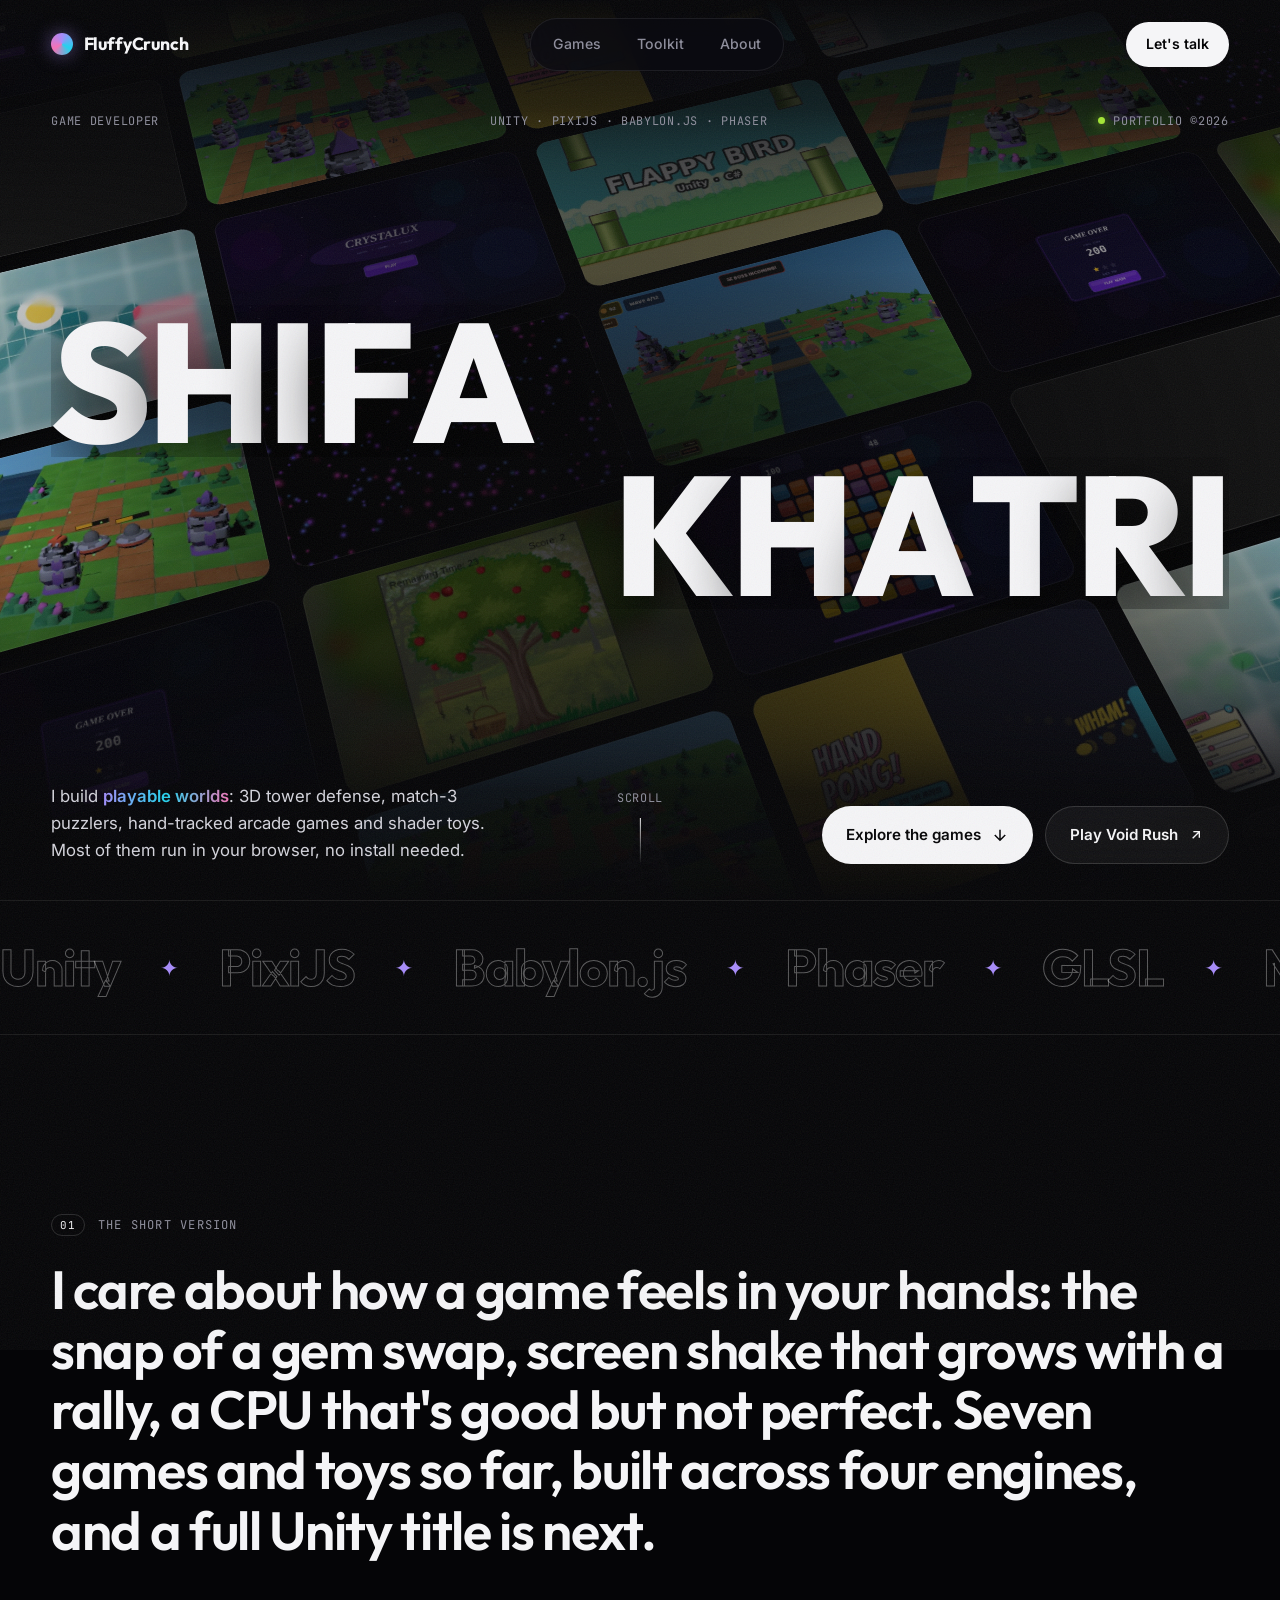
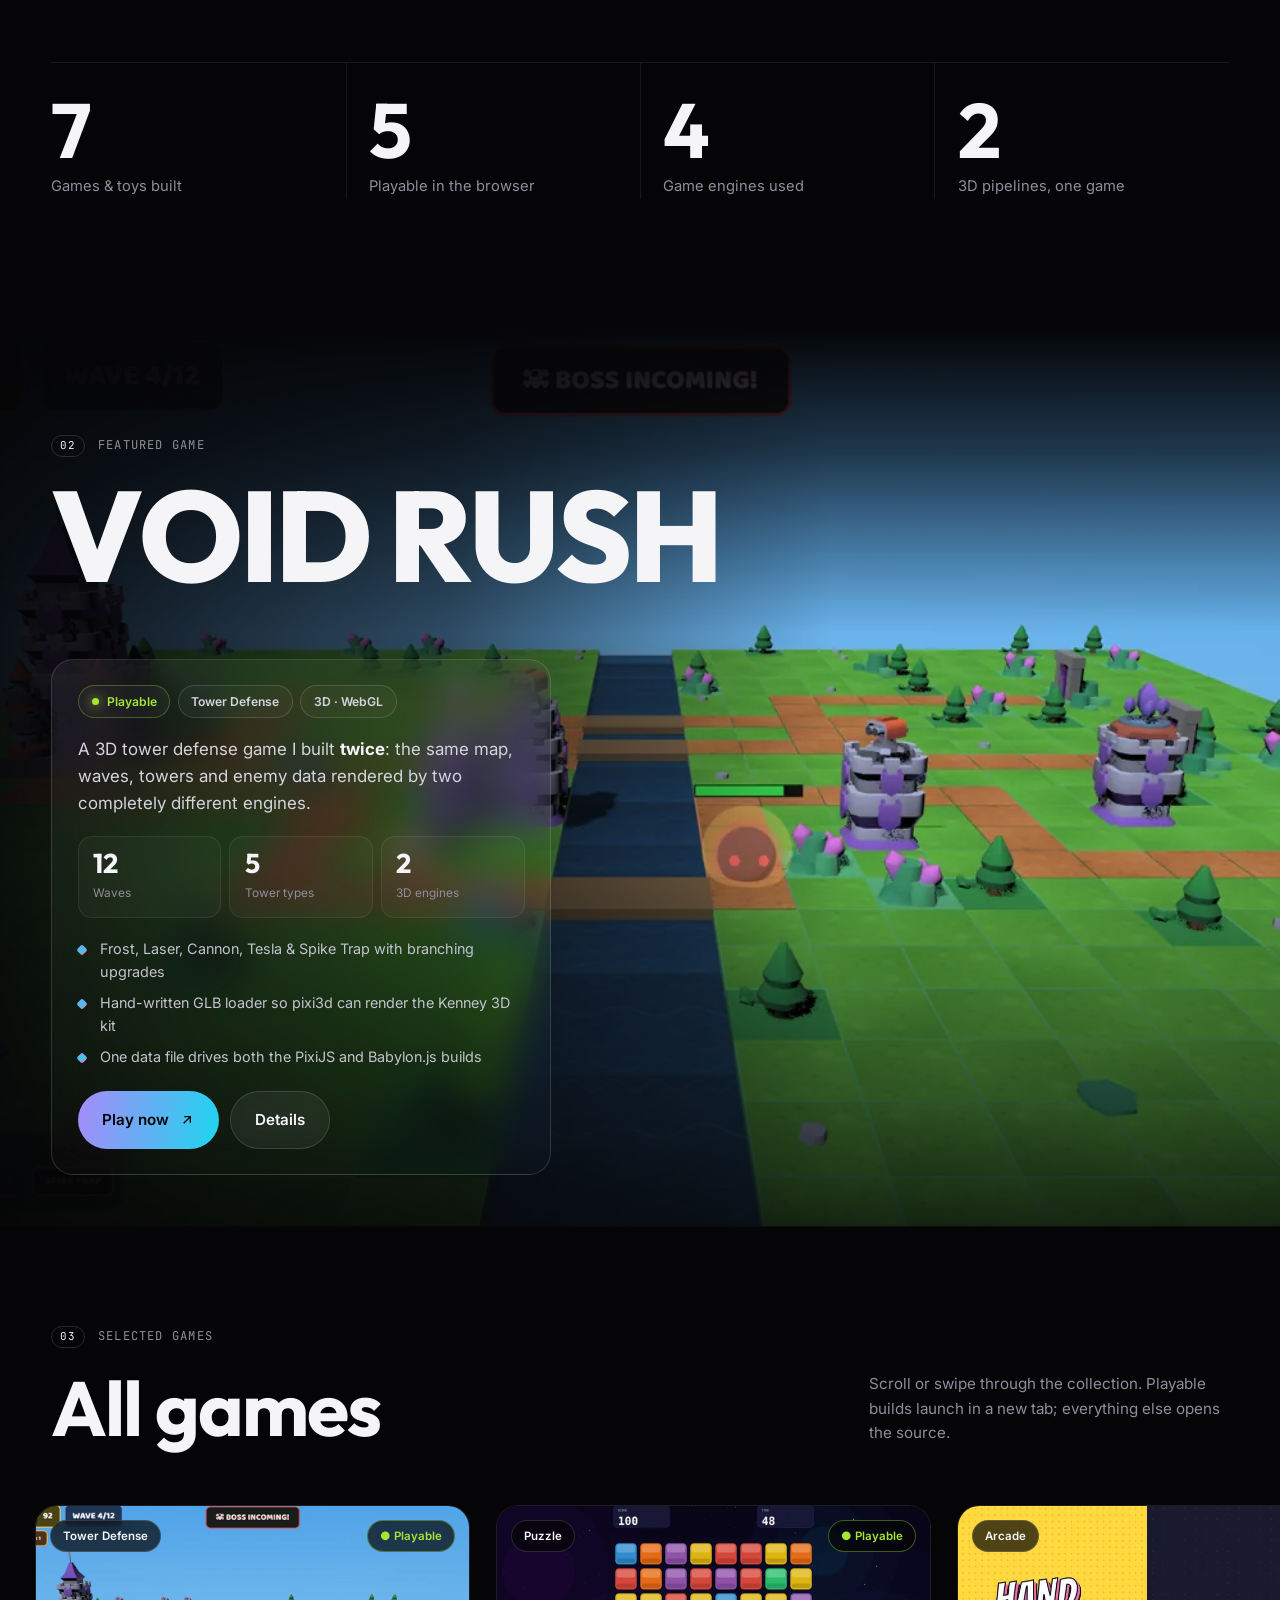
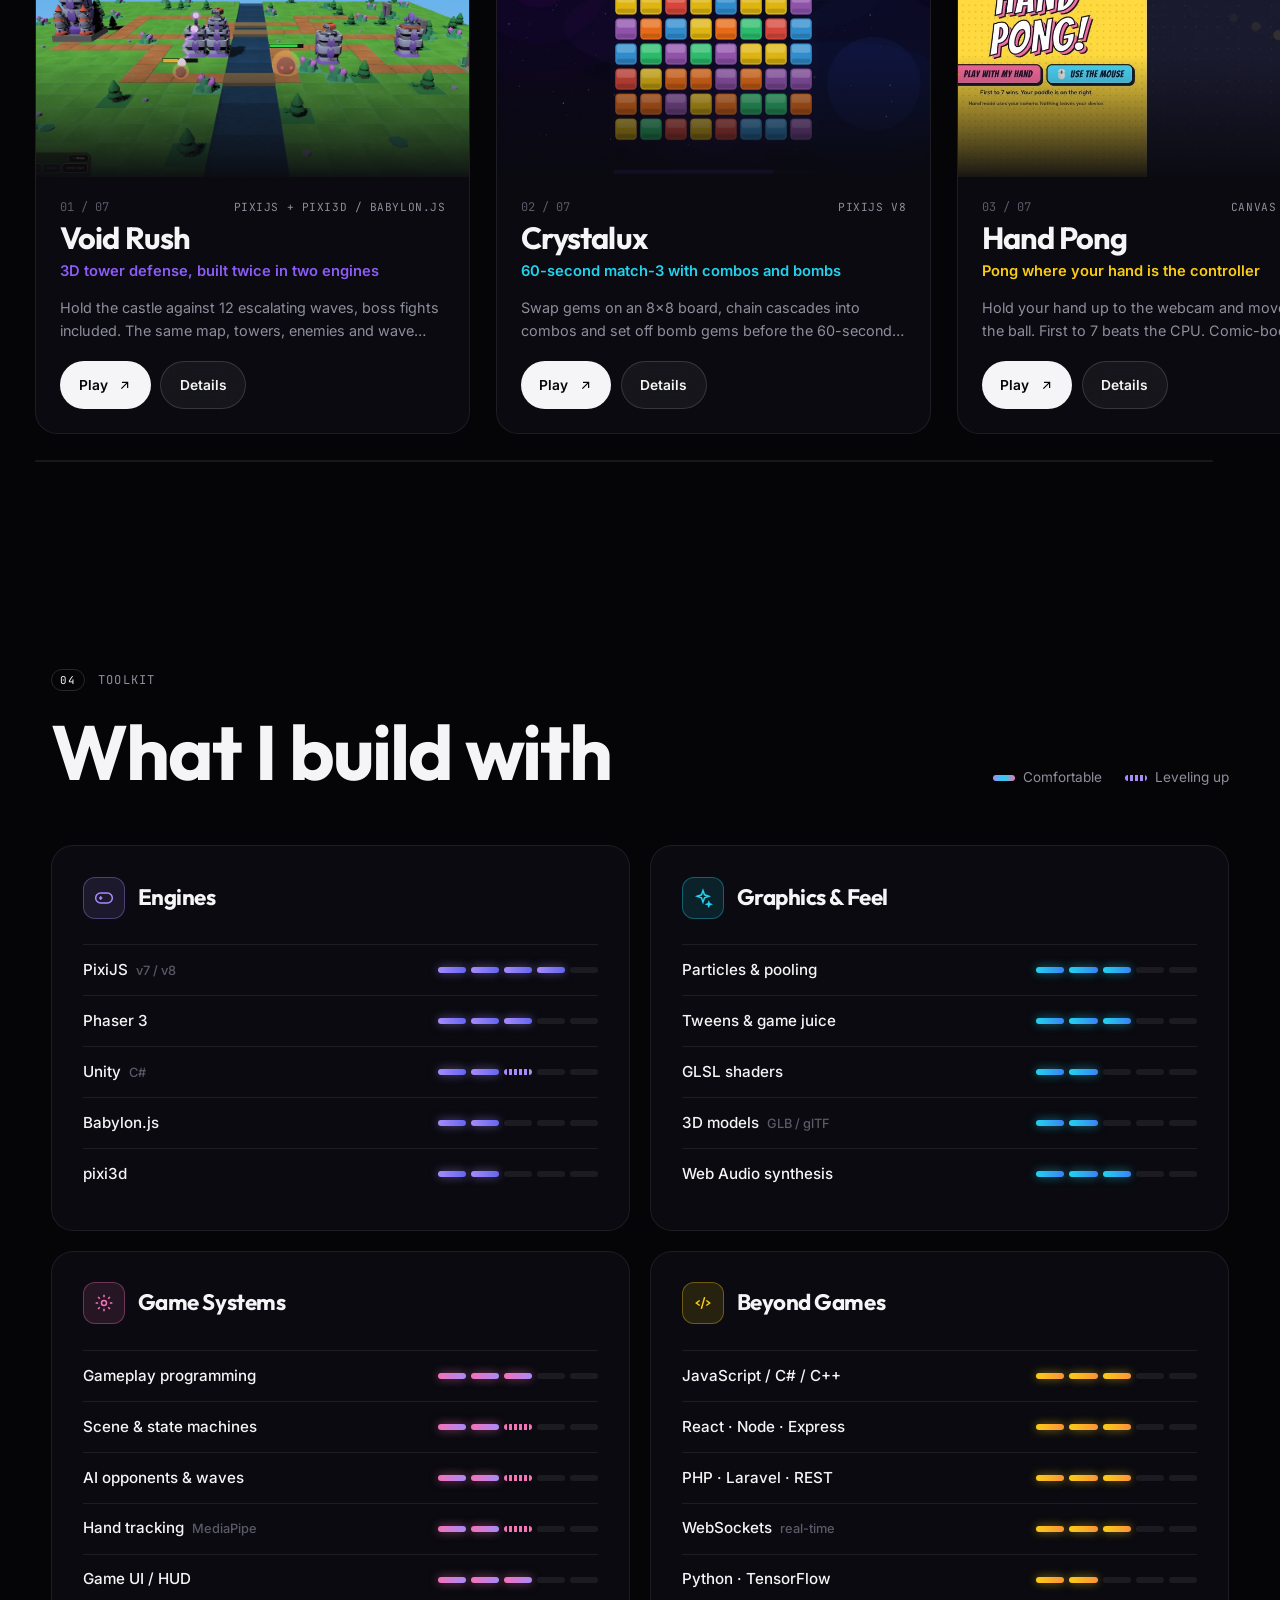
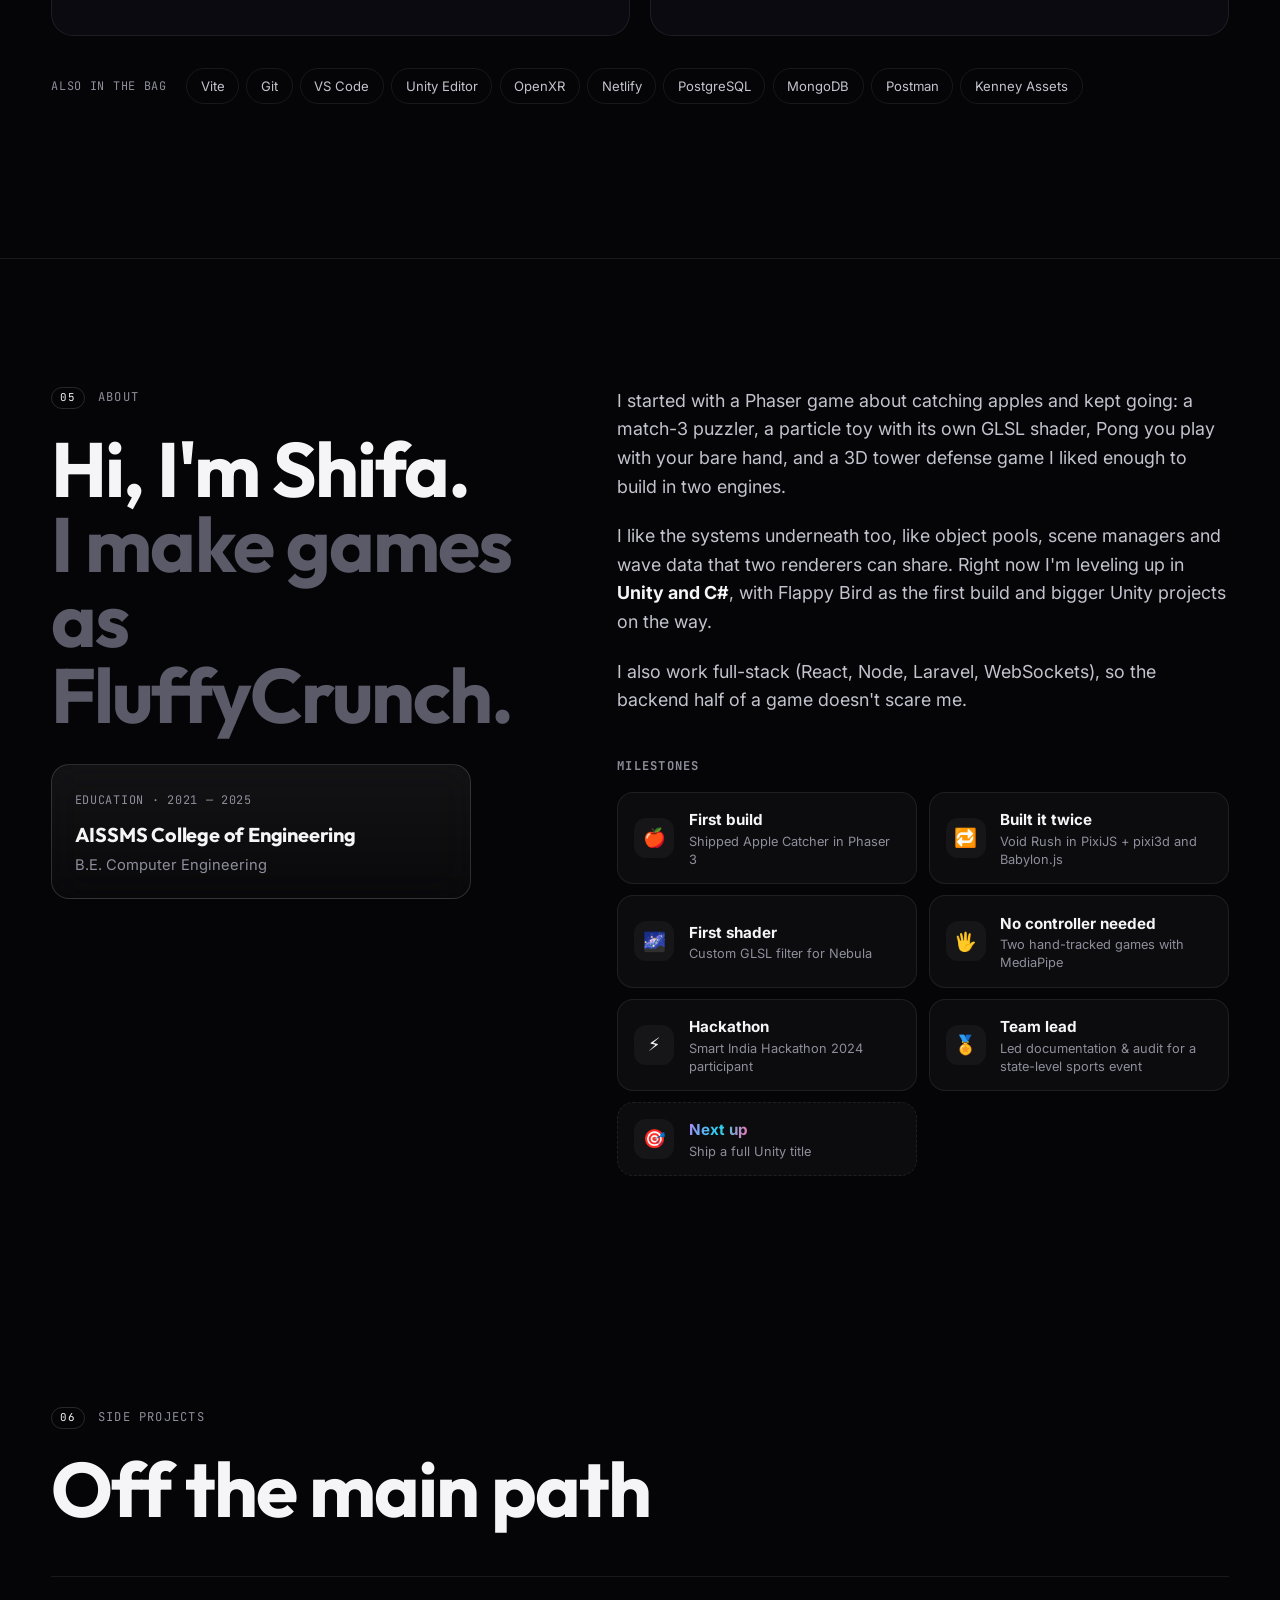
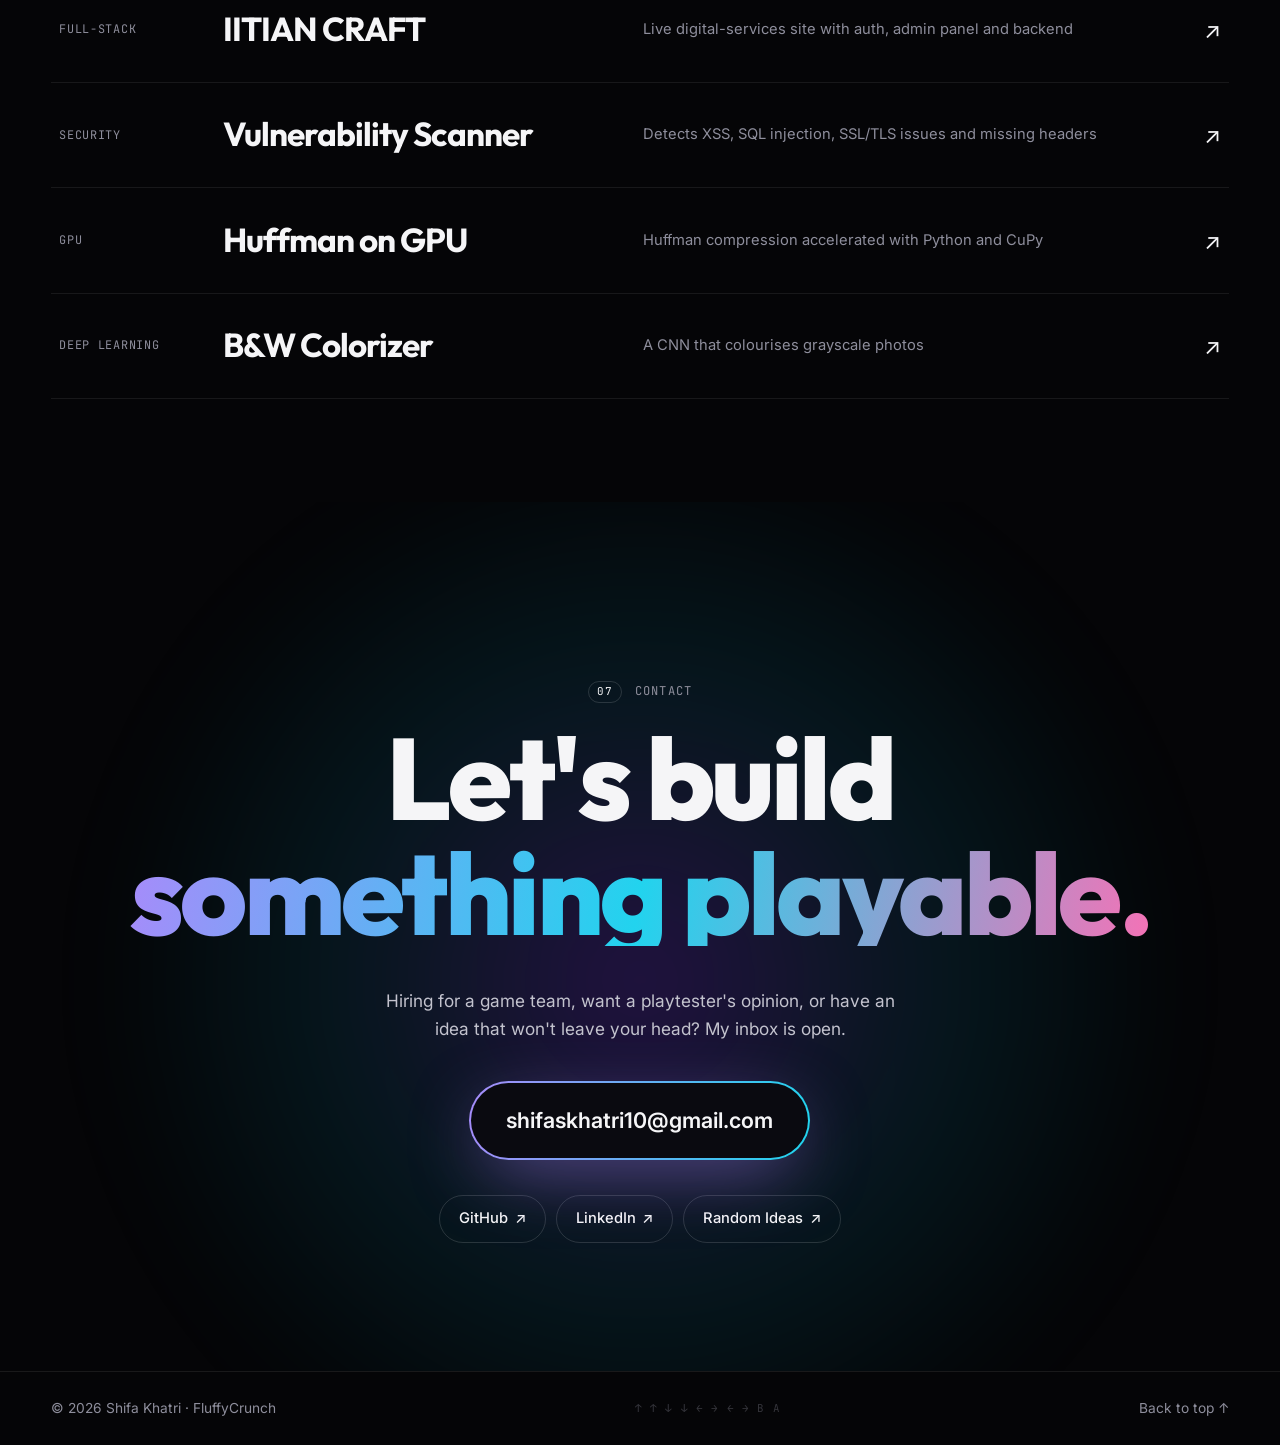
==== commit fa58147b: "Redesign portfolio: 3D game-screenshot hero, cinematic scroll scenes, new type Opening screen is a t" ====
--- a/index.html
+++ b/index.html
@@ -1,5 +1,5 @@
 <!DOCTYPE html>
-<html lang="en">
+<html lang="en" class="no-js">
 <head>
 <meta charset="UTF-8">
 <meta name="viewport" content="width=device-width, initial-scale=1.0">
@@ -7,374 +7,324 @@
 <meta name="description" content="Shifa Khatri (FluffyCrunch) — game developer. 3D tower defense, match-3, hand-tracked arcade games and shader toys built with Unity, PixiJS, Babylon.js and Phaser. Play them in your browser.">
 <meta property="og:title" content="Shifa Khatri — Game Developer">
 <meta property="og:description" content="Playable games built with Unity, PixiJS, Babylon.js and Phaser.">
-<meta property="og:image" content="assets/games/void-rush-1.webp">
-<meta name="theme-color" content="#07060f">
-<link rel="icon" href="data:image/svg+xml,<svg xmlns=%22http://www.w3.org/2000/svg%22 viewBox=%220 0 100 100%22><text y=%22.9em%22 font-size=%2290%22>🎮</text></svg>">
+<meta property="og:image" content="https://fluffycrunch.github.io/assets/games/void-rush-1.webp">
+<meta name="theme-color" content="#050507">
+<link rel="icon" href="data:image/svg+xml,<svg xmlns=%22http://www.w3.org/2000/svg%22 viewBox=%220 0 64 64%22><defs><linearGradient id=%22g%22 x1=%220%22 y1=%220%22 x2=%221%22 y2=%221%22><stop offset=%220%22 stop-color=%22%23a78bfa%22/><stop offset=%221%22 stop-color=%22%2322d3ee%22/></linearGradient></defs><circle cx=%2232%22 cy=%2232%22 r=%2226%22 fill=%22url(%23g)%22/></svg>">
+<script>document.documentElement.classList.replace("no-js","js");</script>
 <link rel="preconnect" href="https://fonts.googleapis.com">
 <link rel="preconnect" href="https://fonts.gstatic.com" crossorigin>
-<link href="https://fonts.googleapis.com/css2?family=Chakra+Petch:wght@500;600;700&family=Press+Start+2P&family=Sora:wght@300;400;600;700&display=swap" rel="stylesheet">
-<link rel="stylesheet" href="css/style.css">
+<link href="https://fonts.googleapis.com/css2?family=Outfit:wght@500;600;700;800&family=Inter:wght@400;500;600&family=JetBrains+Mono:wght@400;500&display=swap" rel="stylesheet">
+<link rel="stylesheet" href="css/style.css?v=6">
 </head>
 <body>
 
-<!-- Boot / loading screen -->
-<div id="boot-screen" aria-hidden="true">
-  <div class="boot-inner">
-    <div class="boot-logo">FLUFFY<span>CRUNCH</span></div>
-    <p class="boot-studio">PRESENTS</p>
-    <div class="boot-bar-track"><div class="boot-bar-fill" id="boot-bar-fill"></div></div>
-    <div class="boot-text" id="boot-text">LOADING ASSETS... 0%</div>
-    <p class="boot-tip" id="boot-tip">TIP: Every game here is one click from playable.</p>
+<!-- Preloader -->
+<div id="preloader" aria-hidden="true">
+  <div class="pl-inner">
+    <div class="pl-name"><span>Shifa Khatri</span></div>
+    <div class="pl-row">
+      <span class="pl-role">Game Developer</span>
+      <span class="pl-count" id="pl-count">000</span>
+    </div>
+    <div class="pl-bar"><i id="pl-bar"></i></div>
   </div>
 </div>
 
-<div id="scroll-progress"></div>
-<canvas id="bg-canvas" aria-hidden="true"></canvas>
-<div class="crt" aria-hidden="true"></div>
-<div class="cursor-reticle" id="cursor-reticle" aria-hidden="true"><span></span></div>
-<div id="toast-stack" aria-live="polite"></div>
-
-<header id="site-header">
-  <nav class="nav-wrap">
-    <a href="#hero" class="logo">
-      <span class="logo-main">Fluffy<span>Crunch</span></span>
-      <span class="logo-aka">aka Shifa Khatri</span>
-    </a>
-    <ul class="nav-links" id="nav-links">
-      <li><a href="#featured">Spotlight</a></li>
-      <li><a href="#library">Library</a></li>
-      <li><a href="#skills">Skill Tree</a></li>
-      <li><a href="#quests">Quest Log</a></li>
-      <li><a href="#contact">Contact</a></li>
-    </ul>
-    <div class="nav-hud">
-      <div class="ach-counter" title="Achievements unlocked on this page">
-        <span class="ach-icon">🏆</span><span id="ach-count">0</span>/<span id="ach-total">0</span>
-      </div>
-      <button id="sound-toggle" class="icon-btn" aria-label="Toggle sound effects" aria-pressed="false" title="Sound effects">
-        <svg class="snd-off" viewBox="0 0 24 24" width="18" height="18" fill="none" stroke="currentColor" stroke-width="2" stroke-linecap="round"><path d="M11 5 6 9H2v6h4l5 4V5Z"/><path d="m23 9-6 6M17 9l6 6"/></svg>
-        <svg class="snd-on" viewBox="0 0 24 24" width="18" height="18" fill="none" stroke="currentColor" stroke-width="2" stroke-linecap="round"><path d="M11 5 6 9H2v6h4l5 4V5Z"/><path d="M15.5 8.5a5 5 0 0 1 0 7M19 5a10 10 0 0 1 0 14"/></svg>
-      </button>
-      <button id="nav-toggle" aria-label="Toggle menu" aria-expanded="false"><span></span><span></span><span></span></button>
-    </div>
+<div class="grain" aria-hidden="true"></div>
+<div class="cursor" id="cursor" aria-hidden="true"><span class="cursor-label" id="cursor-label"></span></div>
+<div id="toast" role="status" aria-live="polite"></div>
+
+<header class="nav" id="nav">
+  <a href="#hero" class="brand" aria-label="FluffyCrunch, back to top">
+    <span class="brand-mark"></span>
+    <span class="brand-text">FluffyCrunch</span>
+  </a>
+  <nav class="nav-links" id="nav-links" aria-label="Main">
+    <a href="#work">Games</a>
+    <a href="#skills">Toolkit</a>
+    <a href="#about">About</a>
+    <a href="#contact" class="nav-mobile-only">Contact</a>
   </nav>
+  <a href="#contact" class="nav-cta magnetic"><span>Let's talk</span></a>
+  <button class="nav-burger" id="nav-burger" aria-label="Open menu" aria-expanded="false"><span></span><span></span></button>
 </header>
 
 <main>
-  <!-- HERO -->
+  <!-- HERO: a tilted 3D wall of real game screenshots -->
   <section id="hero">
-    <div class="hero-grid" aria-hidden="true"></div>
-    <div class="hero-layout">
-      <div class="hero-content">
-        <p class="pixel-label reveal-up"><span class="blink-dot"></span>PLAYER 1 · READY</p>
-        <h1 class="hero-title">
-          <span class="line" data-reveal>Shifa <span class="accent">Khatri</span></span>
-          <span class="line line-sub" data-reveal>I build <span class="typed-wrap"><span id="typed-text"></span><span class="type-caret">_</span></span></span>
-        </h1>
-        <p class="hero-sub reveal-up">Game developer making 3D tower defense, match-3 puzzlers, hand-tracked arcade games and shader toys. Most of them run in your browser right now, no install needed. Next boss: shipping a full Unity title.</p>
-
-        <div class="player-card reveal-up">
-          <div class="pc-row">
-            <span class="pc-class">CLASS · <b>Game Developer</b></span>
-            <span class="pc-level">LV <b id="player-level">7</b></span>
-          </div>
-          <div class="xp-bar"><div class="xp-fill" id="xp-fill"></div></div>
-          <div class="pc-row pc-small">
-            <span>XP → next level: first Unity release</span>
-            <span id="xp-text">70%</span>
-          </div>
-        </div>
-
-        <div class="hero-cta reveal-up">
-          <a href="#library" class="btn btn-primary" data-sfx="select"><span>▶ Press Start</span></a>
-          <a href="https://github.com/FluffyCrunch" target="_blank" rel="noopener noreferrer" class="btn btn-ghost"><span>View Source on GitHub</span></a>
-        </div>
-      </div>
-
-      <!-- Attract-mode screen: cycles through game screenshots -->
-      <div class="hero-screen reveal-up" id="attract">
-        <div class="screen-bezel">
-          <div class="screen-top">
-            <span class="pixel-label small"><span class="rec-dot"></span>ATTRACT MODE</span>
-            <span class="screen-count" id="attract-count">01 / 07</span>
-          </div>
-          <button class="screen-view" id="attract-view" aria-label="Open game details">
-            <div class="screen-slides" id="attract-slides"></div>
-            <div class="screen-scan" aria-hidden="true"></div>
-            <div class="screen-caption">
-              <span class="screen-genre" id="attract-genre"></span>
-              <span class="screen-title" id="attract-title"></span>
-            </div>
-          </button>
-          <div class="screen-dots" id="attract-dots"></div>
-        </div>
-      </div>
-    </div>
-
-    <div class="hero-stats reveal-up">
-      <div class="stat"><span class="stat-num" data-count="7">0</span><span class="stat-label">Games &amp; toys built</span></div>
-      <div class="stat"><span class="stat-num" data-count="5">0</span><span class="stat-label">Playable in browser</span></div>
-      <div class="stat"><span class="stat-num" data-count="5">0</span><span class="stat-label">Engines &amp; frameworks</span></div>
-      <div class="stat"><span class="stat-num" data-count="2">0</span><span class="stat-label">3D pipelines, one game</span></div>
-    </div>
-    <a href="#featured" class="scroll-indicator" aria-label="Scroll down"><span></span></a>
-  </section>
-
-  <!-- FEATURED -->
-  <section id="featured" data-achievement="spotlight">
-    <div class="section-inner">
-      <p class="section-tag reveal-up">// 01 — SPOTLIGHT</p>
-      <h2 class="section-title reveal-up">Boss Level: <span class="grad">Void Rush</span></h2>
-      <div class="featured-grid" id="featured-game">
-        <div class="feat-media reveal-up">
-          <div class="feat-main"><img id="feat-main-img" src="assets/games/void-rush-1.webp" alt="Void Rush gameplay: towers defending a 3D map against an incoming boss" loading="lazy"></div>
-          <div class="feat-thumbs" id="feat-thumbs"></div>
-        </div>
-        <div class="feat-info reveal-up">
-          <div class="feat-badges">
-            <span class="chip chip-live">● LIVE</span>
-            <span class="chip">Tower Defense</span>
-            <span class="chip">3D · WebGL</span>
-          </div>
-          <p class="feat-lead">A 3D tower defense game I built <strong>twice</strong>: the same map, waves, towers and enemy data rendered through two completely different engines.</p>
-          <div class="feat-stats">
-            <div><b>12</b><span>Waves</span></div>
-            <div><b>5</b><span>Tower types</span></div>
-            <div><b>2</b><span>3D engines</span></div>
-            <div><b>☠</b><span>Boss waves</span></div>
-          </div>
-          <ul class="feat-list">
-            <li><span>▸</span>Frost, Laser, Cannon, Tesla and Spike Trap towers with branching upgrades</li>
-            <li><span>▸</span>Hand-written GLB loader so pixi3d can render the Kenney 3D kit</li>
-            <li><span>▸</span>Babylon.js build sharing one data file for map, waves and difficulty</li>
-            <li><span>▸</span>Gold economy, base HP and escalating enemy spawns</li>
+    <div class="wall" aria-hidden="true">
+      <div class="wall-plane" id="wall-plane"></div>
+    </div>
+    <div class="hero-vignette" aria-hidden="true"></div>
+
+    <div class="hero-top">
+      <span class="mono">Game Developer</span>
+      <span class="mono hide-sm">Unity · PixiJS · Babylon.js · Phaser</span>
+      <span class="mono"><span class="live-dot"></span>Portfolio ©2026</span>
+    </div>
+
+    <h1 class="hero-title" aria-label="Shifa Khatri">
+      <span class="ht-line"><span class="split">Shifa</span></span>
+      <span class="ht-line ht-right"><span class="split">Khatri</span></span>
+    </h1>
+
+    <div class="hero-bottom">
+      <p class="hero-lead reveal">I build <em>playable worlds</em>: 3D tower defense, match-3 puzzlers, hand-tracked arcade games and shader toys. Most of them run in your browser, no install needed.</p>
+      <div class="hero-actions reveal">
+        <a href="#work" class="btn btn-light magnetic"><span>Explore the games</span><svg viewBox="0 0 24 24" width="18" height="18" fill="none" stroke="currentColor" stroke-width="2"><path d="M12 5v14M5 12l7 7 7-7"/></svg></a>
+        <a href="https://voidrushpixi.netlify.app/" target="_blank" rel="noopener noreferrer" class="btn btn-glass magnetic"><span>Play Void Rush</span><svg viewBox="0 0 24 24" width="16" height="16" fill="none" stroke="currentColor" stroke-width="2"><path d="M7 17 17 7M8 7h9v9"/></svg></a>
+      </div>
+    </div>
+
+    <div class="scroll-cue" aria-hidden="true"><span class="mono">Scroll</span><i></i></div>
+  </section>
+
+  <!-- MARQUEE -->
+  <div class="marquee" aria-hidden="true">
+    <div class="marquee-track">
+      <span>Unity</span><b>✦</b><span>PixiJS</span><b>✦</b><span>Babylon.js</span><b>✦</b><span>Phaser</span><b>✦</b><span>GLSL</span><b>✦</b><span>MediaPipe</span><b>✦</b><span>Web Audio</span><b>✦</b><span>C#</span><b>✦</b>
+      <span>Unity</span><b>✦</b><span>PixiJS</span><b>✦</b><span>Babylon.js</span><b>✦</b><span>Phaser</span><b>✦</b><span>GLSL</span><b>✦</b><span>MediaPipe</span><b>✦</b><span>Web Audio</span><b>✦</b><span>C#</span><b>✦</b>
+    </div>
+  </div>
+
+  <!-- INTRO / MANIFESTO -->
+  <section id="intro">
+    <div class="wrap">
+      <p class="eyebrow reveal"><span>01</span>The short version</p>
+      <p class="manifesto" id="manifesto">I care about how a game feels in your hands: the snap of a gem swap, screen shake that grows with a rally, a CPU that's good but not perfect. Seven games and toys so far, built across four engines, and a full Unity title is next.</p>
+      <div class="stats">
+        <div class="stat reveal"><span class="stat-num" data-count="7">0</span><span class="stat-label">Games &amp; toys built</span></div>
+        <div class="stat reveal"><span class="stat-num" data-count="5">0</span><span class="stat-label">Playable in the browser</span></div>
+        <div class="stat reveal"><span class="stat-num" data-count="4">0</span><span class="stat-label">Game engines used</span></div>
+        <div class="stat reveal"><span class="stat-num" data-count="2">0</span><span class="stat-label">3D pipelines, one game</span></div>
+      </div>
+    </div>
+  </section>
+
+  <!-- SPOTLIGHT: VOID RUSH -->
+  <section id="spotlight">
+    <div class="spot-pin">
+      <div class="spot-media" id="spot-media">
+        <img src="assets/games/void-rush-1.webp" alt="Void Rush: towers defending a 3D map as a boss wave approaches">
+        <div class="spot-shade"></div>
+      </div>
+      <div class="spot-head">
+        <p class="eyebrow"><span>02</span>Featured game</p>
+        <h2 class="spot-title"><span class="split">Void Rush</span></h2>
+      </div>
+      <div class="spot-panel glass" id="spot-panel">
+        <div class="chips"><span class="chip chip-live"><span class="live-dot"></span>Playable</span><span class="chip">Tower Defense</span><span class="chip">3D · WebGL</span></div>
+        <p class="spot-lead">A 3D tower defense game I built <strong>twice</strong>: the same map, waves, towers and enemy data rendered by two completely different engines.</p>
+        <div class="spot-stats">
+          <div><b>12</b><span>Waves</span></div>
+          <div><b>5</b><span>Tower types</span></div>
+          <div><b>2</b><span>3D engines</span></div>
+        </div>
+        <ul class="ticks">
+          <li>Frost, Laser, Cannon, Tesla &amp; Spike Trap with branching upgrades</li>
+          <li>Hand-written GLB loader so pixi3d can render the Kenney 3D kit</li>
+          <li>One data file drives both the PixiJS and Babylon.js builds</li>
+        </ul>
+        <div class="spot-actions">
+          <a href="https://voidrushpixi.netlify.app/" target="_blank" rel="noopener noreferrer" class="btn btn-grad magnetic"><span>Play now</span><svg viewBox="0 0 24 24" width="16" height="16" fill="none" stroke="currentColor" stroke-width="2"><path d="M7 17 17 7M8 7h9v9"/></svg></a>
+          <button class="btn btn-glass" data-open="void-rush"><span>Details</span></button>
+        </div>
+      </div>
+    </div>
+  </section>
+
+  <!-- WORK: horizontal gallery -->
+  <section id="work">
+    <div class="work-head wrap">
+      <div>
+        <p class="eyebrow reveal"><span>03</span>Selected games</p>
+        <h2 class="section-title reveal">All games</h2>
+      </div>
+      <p class="work-note reveal">Scroll or swipe through the collection. Playable builds launch in a new tab; everything else opens the source.</p>
+    </div>
+    <div class="work-pin">
+      <div class="work-track" id="work-track">
+        <!-- Cards rendered by js/main.js from js/games-data.js -->
+      </div>
+      <div class="work-progress" aria-hidden="true"><i id="work-progress"></i></div>
+    </div>
+  </section>
+
+  <!-- SKILLS -->
+  <section id="skills">
+    <div class="wrap">
+      <p class="eyebrow reveal"><span>04</span>Toolkit</p>
+      <div class="skills-head">
+        <h2 class="section-title reveal">What I build with</h2>
+        <div class="legend reveal">
+          <span><i class="lg-on"></i>Comfortable</span>
+          <span><i class="lg-grow"></i>Leveling up</span>
+        </div>
+      </div>
+
+      <div class="bento" id="bento">
+        <article class="bento-card reveal" style="--c1:#a78bfa;--c2:#6366f1">
+          <div class="bc-head"><span class="bc-ico"><svg viewBox="0 0 24 24" width="20" height="20" fill="none" stroke="currentColor" stroke-width="1.8"><rect x="2" y="6" width="20" height="12" rx="6"/><path d="M6 12h4M8 10v4M15 11h.01M18 13h.01"/></svg></span><h3>Engines</h3></div>
+          <ul class="meters">
+            <li><span class="m-name">PixiJS <em>v7 / v8</em></span><span class="pips" data-lv="4"></span></li>
+            <li><span class="m-name">Phaser 3</span><span class="pips" data-lv="3"></span></li>
+            <li><span class="m-name">Unity <em>C#</em></span><span class="pips" data-lv="2" data-grow></span></li>
+            <li><span class="m-name">Babylon.js</span><span class="pips" data-lv="2"></span></li>
+            <li><span class="m-name">pixi3d</span><span class="pips" data-lv="2"></span></li>
           </ul>
-          <div class="feat-cta">
-            <a href="https://voidrushpixi.netlify.app/" target="_blank" rel="noopener noreferrer" class="btn btn-primary" data-sfx="select"><span>▶ Play Void Rush</span></a>
-            <a href="https://github.com/FluffyCrunch/Pixi/tree/main/Void-Rush" target="_blank" rel="noopener noreferrer" class="btn btn-ghost"><span>&lt;/&gt; Source</span></a>
-          </div>
-        </div>
-      </div>
-    </div>
-  </section>
-
-  <!-- LIBRARY -->
-  <section id="library" data-achievement="library">
-    <div class="section-inner">
-      <p class="section-tag reveal-up">// 02 — LEVEL SELECT</p>
-      <div class="section-head">
-        <h2 class="section-title reveal-up">Game Library</h2>
-        <p class="section-desc reveal-up">Pick a cartridge. Playable builds launch straight in your browser; everything else links to the source.</p>
-      </div>
-      <div class="filter-bar reveal-up" id="filter-bar" role="tablist" aria-label="Filter games"></div>
-      <div class="games-grid" id="games-grid">
-        <!-- Cards rendered by js/main.js from js/games-data.js -->
-      </div>
-    </div>
-  </section>
-
-  <!-- SKILL TREE -->
-  <section id="skills" data-achievement="skills">
-    <div class="section-inner">
-      <p class="section-tag reveal-up">// 03 — SKILL TREE</p>
-      <h2 class="section-title reveal-up">Abilities Unlocked</h2>
-      <p class="section-desc reveal-up">What I actually used to ship the games above. Filled pips show where I'm most comfortable, and a blinking pip is one I'm leveling up right now. I'm still early in my career, so there's plenty left to grind.</p>
-
-      <div class="tree-grid">
-        <div class="tree-branch reveal-up" style="--c:#8b5cf6">
-          <div class="branch-head"><span class="branch-icon">🕹️</span><h3>Engines</h3></div>
-          <ul class="skill-list">
-            <li><span class="sk-name">PixiJS <em>v7 / v8</em></span><span class="pips" data-lv="4"></span></li>
-            <li><span class="sk-name">Phaser 3</span><span class="pips" data-lv="3"></span></li>
-            <li><span class="sk-name">Unity <em>C#</em></span><span class="pips" data-lv="2" data-grow></span></li>
-            <li><span class="sk-name">Babylon.js</span><span class="pips" data-lv="2"></span></li>
-            <li><span class="sk-name">pixi3d</span><span class="pips" data-lv="2"></span></li>
+        </article>
+        <article class="bento-card reveal" style="--c1:#22d3ee;--c2:#3b82f6">
+          <div class="bc-head"><span class="bc-ico"><svg viewBox="0 0 24 24" width="20" height="20" fill="none" stroke="currentColor" stroke-width="1.8"><path d="M12 3l1.8 5.2L19 10l-5.2 1.8L12 17l-1.8-5.2L5 10l5.2-1.8z"/><path d="M19 17l.7 1.8 1.8.7-1.8.7L19 22l-.7-1.8-1.8-.7 1.8-.7z"/></svg></span><h3>Graphics &amp; Feel</h3></div>
+          <ul class="meters">
+            <li><span class="m-name">Particles &amp; pooling</span><span class="pips" data-lv="3"></span></li>
+            <li><span class="m-name">Tweens &amp; game juice</span><span class="pips" data-lv="3"></span></li>
+            <li><span class="m-name">GLSL shaders</span><span class="pips" data-lv="2"></span></li>
+            <li><span class="m-name">3D models <em>GLB / glTF</em></span><span class="pips" data-lv="2"></span></li>
+            <li><span class="m-name">Web Audio synthesis</span><span class="pips" data-lv="3"></span></li>
           </ul>
-        </div>
-        <div class="tree-branch reveal-up" style="--c:#22d3ee">
-          <div class="branch-head"><span class="branch-icon">✨</span><h3>Graphics &amp; Feel</h3></div>
-          <ul class="skill-list">
-            <li><span class="sk-name">Particles &amp; pooling</span><span class="pips" data-lv="3"></span></li>
-            <li><span class="sk-name">Tweens &amp; game juice</span><span class="pips" data-lv="3"></span></li>
-            <li><span class="sk-name">GLSL shaders</span><span class="pips" data-lv="2"></span></li>
-            <li><span class="sk-name">3D models <em>GLB / glTF</em></span><span class="pips" data-lv="2"></span></li>
-            <li><span class="sk-name">Web Audio synthesis</span><span class="pips" data-lv="3"></span></li>
+        </article>
+        <article class="bento-card reveal" style="--c1:#f472b6;--c2:#a78bfa">
+          <div class="bc-head"><span class="bc-ico"><svg viewBox="0 0 24 24" width="20" height="20" fill="none" stroke="currentColor" stroke-width="1.8"><circle cx="12" cy="12" r="3"/><path d="M12 2v3M12 19v3M2 12h3M19 12h3M4.9 4.9l2.1 2.1M17 17l2.1 2.1M4.9 19.1 7 17M17 7l2.1-2.1"/></svg></span><h3>Game Systems</h3></div>
+          <ul class="meters">
+            <li><span class="m-name">Gameplay programming</span><span class="pips" data-lv="3"></span></li>
+            <li><span class="m-name">Scene &amp; state machines</span><span class="pips" data-lv="2" data-grow></span></li>
+            <li><span class="m-name">AI opponents &amp; waves</span><span class="pips" data-lv="2" data-grow></span></li>
+            <li><span class="m-name">Hand tracking <em>MediaPipe</em></span><span class="pips" data-lv="2" data-grow></span></li>
+            <li><span class="m-name">Game UI / HUD</span><span class="pips" data-lv="3"></span></li>
           </ul>
-        </div>
-        <div class="tree-branch reveal-up" style="--c:#ec4899">
-          <div class="branch-head"><span class="branch-icon">⚙️</span><h3>Game Systems</h3></div>
-          <ul class="skill-list">
-            <li><span class="sk-name">Gameplay programming</span><span class="pips" data-lv="3"></span></li>
-            <li><span class="sk-name">Scene &amp; state machines</span><span class="pips" data-lv="2" data-grow></span></li>
-            <li><span class="sk-name">AI opponents &amp; waves</span><span class="pips" data-lv="2" data-grow></span></li>
-            <li><span class="sk-name">Hand tracking <em>MediaPipe</em></span><span class="pips" data-lv="2" data-grow></span></li>
-            <li><span class="sk-name">Game UI / HUD</span><span class="pips" data-lv="3"></span></li>
+        </article>
+        <article class="bento-card reveal" style="--c1:#facc15;--c2:#fb923c">
+          <div class="bc-head"><span class="bc-ico"><svg viewBox="0 0 24 24" width="20" height="20" fill="none" stroke="currentColor" stroke-width="1.8"><path d="m8 9-4 3 4 3M16 9l4 3-4 3M14 5l-4 14"/></svg></span><h3>Beyond Games</h3></div>
+          <ul class="meters">
+            <li><span class="m-name">JavaScript / C# / C++</span><span class="pips" data-lv="3"></span></li>
+            <li><span class="m-name">React · Node · Express</span><span class="pips" data-lv="3"></span></li>
+            <li><span class="m-name">PHP · Laravel · REST</span><span class="pips" data-lv="3"></span></li>
+            <li><span class="m-name">WebSockets <em>real-time</em></span><span class="pips" data-lv="3"></span></li>
+            <li><span class="m-name">Python · TensorFlow</span><span class="pips" data-lv="2"></span></li>
           </ul>
-        </div>
-        <div class="tree-branch reveal-up" style="--c:#facc15">
-          <div class="branch-head"><span class="branch-icon">🧰</span><h3>Support Class</h3></div>
-          <ul class="skill-list">
-            <li><span class="sk-name">JavaScript / C# / C++</span><span class="pips" data-lv="3"></span></li>
-            <li><span class="sk-name">React · Node · Express</span><span class="pips" data-lv="3"></span></li>
-            <li><span class="sk-name">PHP · Laravel · REST</span><span class="pips" data-lv="3"></span></li>
-            <li><span class="sk-name">WebSockets <em>real-time</em></span><span class="pips" data-lv="3"></span></li>
-            <li><span class="sk-name">Python · TensorFlow</span><span class="pips" data-lv="2"></span></li>
-          </ul>
-        </div>
-      </div>
-
-      <div class="inventory reveal-up">
-        <span class="inv-label">INVENTORY</span>
-        <div class="inv-items">
-          <span>Vite</span><span>Git</span><span>VS Code</span><span>Unity Editor</span><span>OpenXR</span><span>Netlify</span><span>PostgreSQL</span><span>MongoDB</span><span>Postman</span><span>Kenney Assets</span>
-        </div>
-      </div>
-    </div>
-  </section>
-
-  <!-- QUEST LOG -->
-  <section id="quests" data-achievement="quests">
-    <div class="section-inner">
-      <p class="section-tag reveal-up">// 04 — QUEST LOG</p>
-      <h2 class="section-title reveal-up">Player Backstory</h2>
-
-      <div class="quest-grid">
-        <div class="quest-story reveal-up">
-          <p>I'm Shifa, and I make games under the name <strong>FluffyCrunch</strong>. I started with a Phaser game about catching apples and kept going: a match-3 puzzler, a particle toy with its own GLSL shader, Pong you play with your bare hand, and a 3D tower defense game I liked enough to build in two engines.</p>
-          <p>What I care about most is <strong>game feel</strong>: the tween on a gem swap, screen shake that grows with a rally, a CPU opponent that's good but not perfect. I like the systems underneath too, like object pools, scene managers and wave data that two renderers can share.</p>
-          <p>Right now I'm leveling up in <strong>Unity and C#</strong>, with Flappy Bird as the first build and bigger Unity projects on the way. I also work full-stack (React, Node, Laravel, WebSockets), so the backend half of a game doesn't scare me.</p>
-
-          <div class="edu-card">
-            <div class="edu-icon">🎓</div>
-            <div>
-              <div class="edu-head">
-                <h3>AISSMS College of Engineering</h3>
-                <span class="edu-years">2021 — 2025</span>
-              </div>
-              <p class="edu-degree">B.E. Computer Engineering</p>
-            </div>
-          </div>
-        </div>
-
-        <div class="achievements reveal-up">
-          <h3 class="ach-title">Achievements</h3>
-          <ul class="ach-list">
-            <li class="ach"><span class="ach-ico">🍎</span><div><b>First Build</b><p>Shipped Apple Catcher in Phaser 3</p></div></li>
-            <li class="ach"><span class="ach-ico">🔁</span><div><b>Built It Twice</b><p>Void Rush in PixiJS + pixi3d and Babylon.js</p></div></li>
-            <li class="ach"><span class="ach-ico">🌌</span><div><b>First Shader</b><p>Custom GLSL filter for Nebula</p></div></li>
-            <li class="ach"><span class="ach-ico">🖐️</span><div><b>No Controller Needed</b><p>Two hand-tracked games with MediaPipe</p></div></li>
-            <li class="ach"><span class="ach-ico">🐦</span><div><b>Engine Hopper</b><p>Games in Unity, Phaser, PixiJS and Babylon.js</p></div></li>
-            <li class="ach"><span class="ach-ico">⚡</span><div><b>Hackathon Run</b><p>Smart India Hackathon 2024 participant</p></div></li>
-            <li class="ach"><span class="ach-ico">🏅</span><div><b>Team Captain</b><p>Led documentation &amp; audit for a state-level sports event</p></div></li>
-            <li class="ach locked"><span class="ach-ico">🔒</span><div><b>???</b><p>Ship a full Unity title · in progress</p></div></li>
-          </ul>
-        </div>
-      </div>
-    </div>
-  </section>
-
-  <!-- SIDE QUESTS -->
-  <section id="side-quests">
-    <div class="section-inner">
-      <p class="section-tag reveal-up">// 05 — SIDE QUESTS</p>
-      <h2 class="section-title reveal-up">Off the Main Path</h2>
-      <p class="section-desc reveal-up">Things I built outside of games. They're the reason I'm comfortable with servers, data and security.</p>
-      <div class="side-grid">
-        <a class="side-card reveal-up" href="https://iitiancraft.com/" target="_blank" rel="noopener noreferrer">
-          <span class="side-kind">Full-stack web</span>
-          <h3>IITIAN CRAFT</h3>
-          <p>Live digital-services website with auth, admin panel and a full backend.</p>
-          <span class="side-link">Visit ↗</span>
+        </article>
+      </div>
+
+      <div class="tools reveal">
+        <span class="mono">Also in the bag</span>
+        <div class="tool-list"><span>Vite</span><span>Git</span><span>VS Code</span><span>Unity Editor</span><span>OpenXR</span><span>Netlify</span><span>PostgreSQL</span><span>MongoDB</span><span>Postman</span><span>Kenney Assets</span></div>
+      </div>
+    </div>
+  </section>
+
+  <!-- ABOUT -->
+  <section id="about">
+    <div class="wrap about-grid">
+      <div class="about-side">
+        <p class="eyebrow reveal"><span>05</span>About</p>
+        <h2 class="section-title reveal">Hi, I'm Shifa.<br><span class="muted">I make games as FluffyCrunch.</span></h2>
+        <div class="edu glass reveal">
+          <span class="mono">Education · 2021 — 2025</span>
+          <h3>AISSMS College of Engineering</h3>
+          <p>B.E. Computer Engineering</p>
+        </div>
+      </div>
+      <div class="about-main">
+        <div class="about-text">
+          <p class="reveal">I started with a Phaser game about catching apples and kept going: a match-3 puzzler, a particle toy with its own GLSL shader, Pong you play with your bare hand, and a 3D tower defense game I liked enough to build in two engines.</p>
+          <p class="reveal">I like the systems underneath too, like object pools, scene managers and wave data that two renderers can share. Right now I'm leveling up in <strong>Unity and C#</strong>, with Flappy Bird as the first build and bigger Unity projects on the way.</p>
+          <p class="reveal">I also work full-stack (React, Node, Laravel, WebSockets), so the backend half of a game doesn't scare me.</p>
+        </div>
+        <h3 class="sub-title reveal">Milestones</h3>
+        <ul class="milestones">
+          <li class="reveal"><span class="ms-ico">🍎</span><div><b>First build</b><p>Shipped Apple Catcher in Phaser 3</p></div></li>
+          <li class="reveal"><span class="ms-ico">🔁</span><div><b>Built it twice</b><p>Void Rush in PixiJS + pixi3d and Babylon.js</p></div></li>
+          <li class="reveal"><span class="ms-ico">🌌</span><div><b>First shader</b><p>Custom GLSL filter for Nebula</p></div></li>
+          <li class="reveal"><span class="ms-ico">🖐️</span><div><b>No controller needed</b><p>Two hand-tracked games with MediaPipe</p></div></li>
+          <li class="reveal"><span class="ms-ico">⚡</span><div><b>Hackathon</b><p>Smart India Hackathon 2024 participant</p></div></li>
+          <li class="reveal"><span class="ms-ico">🏅</span><div><b>Team lead</b><p>Led documentation &amp; audit for a state-level sports event</p></div></li>
+          <li class="reveal ms-next"><span class="ms-ico">🎯</span><div><b>Next up</b><p>Ship a full Unity title</p></div></li>
+        </ul>
+      </div>
+    </div>
+  </section>
+
+  <!-- BEYOND GAMES -->
+  <section id="beyond">
+    <div class="wrap">
+      <p class="eyebrow reveal"><span>06</span>Side projects</p>
+      <h2 class="section-title reveal">Off the main path</h2>
+      <div class="rows">
+        <a class="row reveal" href="https://iitiancraft.com/" target="_blank" rel="noopener noreferrer">
+          <span class="row-kind mono">Full-stack</span><span class="row-title">IITIAN CRAFT</span><span class="row-desc">Live digital-services site with auth, admin panel and backend</span><span class="row-arrow">↗</span>
         </a>
-        <a class="side-card reveal-up" href="https://github.com/FluffyCrunch/Web-Application-Vulnerability-Scanner" target="_blank" rel="noopener noreferrer">
-          <span class="side-kind">Security</span>
-          <h3>Vulnerability Scanner</h3>
-          <p>Detects XSS, SQL injection, SSL/TLS issues and missing security headers.</p>
-          <span class="side-link">Source ↗</span>
+        <a class="row reveal" href="https://github.com/FluffyCrunch/Web-Application-Vulnerability-Scanner" target="_blank" rel="noopener noreferrer">
+          <span class="row-kind mono">Security</span><span class="row-title">Vulnerability Scanner</span><span class="row-desc">Detects XSS, SQL injection, SSL/TLS issues and missing headers</span><span class="row-arrow">↗</span>
         </a>
-        <a class="side-card reveal-up" href="https://github.com/FluffyCrunch/Mini-Projects/tree/main/HPC" target="_blank" rel="noopener noreferrer">
-          <span class="side-kind">GPU</span>
-          <h3>Huffman on GPU</h3>
-          <p>Huffman compression accelerated with Python and CuPy.</p>
-          <span class="side-link">Source ↗</span>
+        <a class="row reveal" href="https://github.com/FluffyCrunch/Mini-Projects/tree/main/HPC" target="_blank" rel="noopener noreferrer">
+          <span class="row-kind mono">GPU</span><span class="row-title">Huffman on GPU</span><span class="row-desc">Huffman compression accelerated with Python and CuPy</span><span class="row-arrow">↗</span>
         </a>
-        <a class="side-card reveal-up" href="https://github.com/FluffyCrunch/Mini-Projects/tree/main/DL" target="_blank" rel="noopener noreferrer">
-          <span class="side-kind">Deep learning</span>
-          <h3>B&amp;W Colorizer</h3>
-          <p>A CNN that colourises grayscale photos, built with TensorFlow and Keras.</p>
-          <span class="side-link">Source ↗</span>
+        <a class="row reveal" href="https://github.com/FluffyCrunch/Mini-Projects/tree/main/DL" target="_blank" rel="noopener noreferrer">
+          <span class="row-kind mono">Deep learning</span><span class="row-title">B&amp;W Colorizer</span><span class="row-desc">A CNN that colourises grayscale photos</span><span class="row-arrow">↗</span>
         </a>
       </div>
     </div>
   </section>
 
   <!-- CONTACT -->
-  <section id="contact" data-achievement="contact">
-    <div class="section-inner contact-inner">
-      <p class="section-tag reveal-up">// 06 — MULTIPLAYER</p>
-      <p class="insert-coin reveal-up">INSERT COIN</p>
-      <h2 class="section-title reveal-up">Player 2, <span class="grad">Join?</span></h2>
-      <p class="section-desc reveal-up center">Hiring for a game team, want a playtester's opinion, or have an idea that won't leave your head? Send it over.</p>
-      <div class="contact-cta reveal-up">
-        <a class="btn btn-primary btn-lg" href="mailto:shifaskhatri10@gmail.com" data-sfx="coin"><span>✉ shifaskhatri10@gmail.com</span></a>
-      </div>
-      <div class="contact-links reveal-up">
-        <a class="contact-link" href="https://github.com/FluffyCrunch" target="_blank" rel="noopener noreferrer">
-          <svg viewBox="0 0 24 24" width="20" height="20" fill="currentColor" aria-hidden="true"><path d="M12 .5C5.65.5.5 5.65.5 12c0 5.08 3.29 9.39 7.86 10.91.58.11.79-.25.79-.56 0-.28-.01-1.02-.02-2-3.2.7-3.88-1.54-3.88-1.54-.52-1.33-1.28-1.69-1.28-1.69-1.04-.71.08-.7.08-.7 1.15.08 1.76 1.18 1.76 1.18 1.02 1.75 2.68 1.25 3.34.95.1-.74.4-1.25.72-1.54-2.56-.29-5.25-1.28-5.25-5.7 0-1.26.45-2.29 1.18-3.09-.12-.29-.51-1.46.11-3.04 0 0 .96-.31 3.15 1.18a10.9 10.9 0 0 1 5.74 0c2.19-1.49 3.15-1.18 3.15-1.18.62 1.58.23 2.75.11 3.04.73.8 1.18 1.83 1.18 3.09 0 4.43-2.69 5.41-5.26 5.69.41.36.78 1.07.78 2.17 0 1.57-.01 2.83-.01 3.22 0 .31.21.68.8.56A10.51 10.51 0 0 0 23.5 12C23.5 5.65 18.35.5 12 .5Z"/></svg>
-          <span>GitHub</span>
-        </a>
-        <a class="contact-link" href="https://www.linkedin.com/in/shifa-khatri-877a002b2" target="_blank" rel="noopener noreferrer">
-          <svg viewBox="0 0 24 24" width="20" height="20" fill="currentColor" aria-hidden="true"><path d="M20.45 20.45h-3.55v-5.57c0-1.33-.02-3.04-1.85-3.04-1.85 0-2.14 1.45-2.14 2.94v5.67H9.36V9h3.41v1.56h.05c.47-.9 1.63-1.85 3.36-1.85 3.6 0 4.27 2.37 4.27 5.45v6.29ZM5.34 7.43a2.06 2.06 0 1 1 0-4.12 2.06 2.06 0 0 1 0 4.12ZM7.12 20.45H3.56V9h3.56v11.45ZM22.22 0H1.77C.8 0 0 .78 0 1.75v20.5C0 23.22.8 24 1.77 24h20.45c.98 0 1.78-.78 1.78-1.75V1.75C24 .78 23.2 0 22.22 0Z"/></svg>
-          <span>LinkedIn</span>
-        </a>
-        <a class="contact-link" href="https://github.com/FluffyCrunch/Random-ideas" target="_blank" rel="noopener noreferrer">
-          <span aria-hidden="true">🧪</span>
-          <span>Random Ideas</span>
-        </a>
+  <section id="contact">
+    <div class="contact-glow" aria-hidden="true"></div>
+    <div class="wrap contact-inner">
+      <p class="eyebrow reveal"><span>07</span>Contact</p>
+      <h2 class="contact-title"><span class="ct-line"><span class="split">Let's build</span></span><span class="ct-line"><span class="ct-grad grad-text">something playable.</span></span></h2>
+      <p class="contact-lead reveal">Hiring for a game team, want a playtester's opinion, or have an idea that won't leave your head? My inbox is open.</p>
+      <a class="mail-btn magnetic reveal" href="mailto:shifaskhatri10@gmail.com">
+        <span class="mail-inner">shifaskhatri10@gmail.com</span>
+      </a>
+      <div class="socials reveal">
+        <a href="https://github.com/FluffyCrunch" target="_blank" rel="noopener noreferrer">GitHub<span>↗</span></a>
+        <a href="https://www.linkedin.com/in/shifa-khatri-877a002b2" target="_blank" rel="noopener noreferrer">LinkedIn<span>↗</span></a>
+        <a href="https://github.com/FluffyCrunch/Random-ideas" target="_blank" rel="noopener noreferrer">Random Ideas<span>↗</span></a>
       </div>
     </div>
   </section>
 </main>
 
-<footer>
-  <div class="footer-inner">
-    <p class="pixel-label small">THANKS FOR PLAYING</p>
-    <p>&copy; <span id="year"></span> Shifa Khatri · FluffyCrunch</p>
-    <p class="footer-hint">psst… ↑ ↑ ↓ ↓ ← → ← → B A</p>
-  </div>
+<footer class="footer">
+  <span>© <span id="year"></span> Shifa Khatri · FluffyCrunch</span>
+  <span class="footer-hint mono" title="Try it">↑ ↑ ↓ ↓ ← → ← → B A</span>
+  <a href="#hero" class="to-top">Back to top ↑</a>
 </footer>
 
-<!-- Game detail modal -->
-<div class="modal" id="game-modal" role="dialog" aria-modal="true" aria-labelledby="modal-title" hidden>
-  <div class="modal-backdrop" data-close></div>
-  <div class="modal-panel">
-    <button class="modal-close" data-close aria-label="Close">✕</button>
-    <div class="modal-media">
-      <img id="modal-img" src="" alt="">
-      <div class="modal-thumbs" id="modal-thumbs"></div>
-    </div>
-    <div class="modal-body">
-      <p class="pixel-label small" id="modal-genre"></p>
-      <h3 id="modal-title"></h3>
-      <p class="modal-tagline" id="modal-tagline"></p>
-      <div class="modal-meta">
-        <div><span>ENGINE</span><b id="modal-engine"></b></div>
-        <div><span>PLATFORM</span><b id="modal-platform"></b></div>
-      </div>
-      <p id="modal-desc"></p>
-      <h4>Features</h4>
-      <ul class="feat-list" id="modal-features"></ul>
-      <div id="modal-controls-wrap">
-        <h4>Controls</h4>
-        <div class="controls" id="modal-controls"></div>
-      </div>
-      <div class="tags" id="modal-tags"></div>
-      <div class="modal-cta" id="modal-cta"></div>
+<!-- Game detail panel -->
+<div class="panel" id="panel" role="dialog" aria-modal="true" aria-labelledby="panel-title" hidden>
+  <div class="panel-backdrop" data-close></div>
+  <div class="panel-sheet">
+    <button class="panel-close" data-close aria-label="Close"><svg viewBox="0 0 24 24" width="20" height="20" fill="none" stroke="currentColor" stroke-width="2"><path d="M6 6l12 12M18 6 6 18"/></svg></button>
+    <div class="panel-media">
+      <img id="panel-img" src="" alt="">
+      <div class="panel-thumbs" id="panel-thumbs"></div>
+    </div>
+    <div class="panel-body">
+      <p class="mono" id="panel-genre"></p>
+      <h3 id="panel-title"></h3>
+      <p class="panel-tagline" id="panel-tagline"></p>
+      <div class="panel-meta">
+        <div><span class="mono">Engine</span><b id="panel-engine"></b></div>
+        <div><span class="mono">Platform</span><b id="panel-platform"></b></div>
+      </div>
+      <p class="panel-desc" id="panel-desc"></p>
+      <h4 class="mono">Features</h4>
+      <ul class="ticks" id="panel-features"></ul>
+      <div id="panel-controls-wrap">
+        <h4 class="mono">Controls</h4>
+        <div class="controls" id="panel-controls"></div>
+      </div>
+      <div class="tags" id="panel-tags"></div>
+      <div class="panel-actions" id="panel-actions"></div>
     </div>
   </div>
 </div>
 
-<script src="js/games-data.js"></script>
-<script src="js/main.js"></script>
+<script src="https://cdnjs.cloudflare.com/ajax/libs/gsap/3.12.5/gsap.min.js" defer></script>
+<script src="https://cdnjs.cloudflare.com/ajax/libs/gsap/3.12.5/ScrollTrigger.min.js" defer></script>
+<script src="https://unpkg.com/lenis@1.1.13/dist/lenis.min.js" defer></script>
+<script src="js/games-data.js?v=6" defer></script>
+<script src="js/main.js?v=6" defer></script>
 </body>
 </html>
--- a/css/style.css
+++ b/css/style.css
@@ -1,456 +1,400 @@
 /* ===== Tokens ===== */
 :root{
-  --bg:#07060f;
-  --bg-alt:#0d0b1c;
-  --panel:#13112699;
-  --panel-solid:#141228;
-  --border:#ffffff17;
-  --border-strong:#ffffff2e;
-  --text:#f1efff;
-  --text-dim:#a29fc4;
-  --text-faint:#6d6a8f;
-  --violet:#8b5cf6;
+  --bg:#050507;
+  --bg-2:#0a0a10;
+  --surface:#ffffff08;
+  --surface-2:#ffffff0d;
+  --line:#ffffff14;
+  --line-2:#ffffff24;
+  --text:#f5f5f7;
+  --muted:#8e8e9c;
+  --faint:#5a5a68;
+  --violet:#a78bfa;
   --cyan:#22d3ee;
-  --pink:#ec4899;
-  --gold:#facc15;
-  --green:#4ade80;
-  --grad:linear-gradient(120deg,#8b5cf6,#22d3ee);
-  --grad-hot:linear-gradient(120deg,#ec4899,#8b5cf6 55%,#22d3ee);
-  --font-display:"Chakra Petch",system-ui,sans-serif;
-  --font-body:"Sora",system-ui,sans-serif;
-  --font-pixel:"Press Start 2P",monospace;
-  --ease:cubic-bezier(.16,.8,.24,1);
-  --radius:16px;
+  --pink:#f472b6;
+  --lime:#a3e635;
+  --grad:linear-gradient(100deg,#a78bfa 0%,#22d3ee 50%,#f472b6 100%);
+  --font-display:"Outfit",system-ui,sans-serif;
+  --font-body:"Inter",system-ui,sans-serif;
+  --font-mono:"JetBrains Mono",ui-monospace,monospace;
+  --ease:cubic-bezier(.19,1,.22,1);
+  --gutter:clamp(16px,4vw,56px);
+  --radius:22px;
 }
 
 *,*::before,*::after{box-sizing:border-box;margin:0;padding:0}
-html{scroll-behavior:smooth;scroll-padding-top:80px}
-body{
-  background:var(--bg);
-  color:var(--text);
-  font-family:var(--font-body);
-  line-height:1.6;
-  overflow-x:hidden;
-}
-body.custom-cursor,body.custom-cursor a,body.custom-cursor button{cursor:none}
+html{-webkit-text-size-adjust:100%}
+html.lenis,html.lenis body{height:auto}
+.lenis.lenis-smooth{scroll-behavior:auto!important}
+.lenis.lenis-stopped{overflow:hidden}
+body{background:var(--bg);color:var(--text);font-family:var(--font-body);font-size:16px;line-height:1.6;overflow-x:hidden;-webkit-font-smoothing:antialiased}
+body.has-cursor,body.has-cursor a,body.has-cursor button{cursor:none}
 img{max-width:100%;display:block}
 a{color:inherit;text-decoration:none}
 ul{list-style:none}
 button{font:inherit;color:inherit;background:none;border:0;cursor:pointer}
-section{position:relative;padding:clamp(80px,11vw,130px) 6vw}
-.section-inner{max-width:1200px;margin:0 auto;position:relative;z-index:2}
-::selection{background:var(--violet);color:#fff}
-:focus-visible{outline:2px solid var(--cyan);outline-offset:3px;border-radius:6px}
-
-::-webkit-scrollbar{width:10px}
-::-webkit-scrollbar-track{background:var(--bg)}
-::-webkit-scrollbar-thumb{background:linear-gradient(var(--violet),var(--cyan));border-radius:10px}
-
-.grad{background:var(--grad);-webkit-background-clip:text;background-clip:text;color:transparent}
-.pixel-label{
-  font-family:var(--font-pixel);font-size:.68rem;letter-spacing:.12em;
-  color:var(--cyan);display:inline-flex;align-items:center;gap:.6rem;
-}
-.pixel-label.small{font-size:.56rem}
-.blink-dot,.rec-dot{width:8px;height:8px;border-radius:50%;background:var(--green);box-shadow:0 0 10px var(--green);animation:blink 1.2s steps(1) infinite}
-.rec-dot{background:#ef4444;box-shadow:0 0 10px #ef4444}
-@keyframes blink{50%{opacity:.15}}
-
-/* ===== Boot Screen ===== */
-#boot-screen{
-  position:fixed;inset:0;z-index:9999;background:var(--bg);
-  display:flex;align-items:center;justify-content:center;
-  transition:opacity .6s var(--ease),visibility .6s var(--ease);
-}
-#boot-screen.hidden{opacity:0;visibility:hidden;pointer-events:none}
-.boot-inner{text-align:center;width:min(360px,84vw)}
-.boot-logo{
-  font-family:var(--font-pixel);font-size:clamp(1rem,5vw,1.5rem);letter-spacing:.06em;
-  color:#fff;text-shadow:3px 3px 0 var(--violet),6px 6px 0 #2a1d5c;
-}
-.boot-logo span{color:var(--cyan)}
-.boot-studio{font-family:var(--font-pixel);font-size:.55rem;color:var(--text-faint);letter-spacing:.4em;margin:1.2rem 0 2rem}
-.boot-bar-track{height:14px;border:2px solid var(--border-strong);padding:2px;border-radius:2px}
-.boot-bar-fill{height:100%;width:0;background:repeating-linear-gradient(90deg,var(--cyan) 0 10px,transparent 10px 13px);transition:width .15s linear}
-.boot-text{font-family:var(--font-pixel);font-size:.6rem;color:var(--text-dim);margin-top:1rem;letter-spacing:.1em}
-.boot-tip{font-size:.78rem;color:var(--text-faint);margin-top:2rem}
-
-/* ===== Global overlays ===== */
-#scroll-progress{position:fixed;top:0;left:0;height:3px;width:0;z-index:1001;background:var(--grad-hot);box-shadow:0 0 12px var(--violet)}
-#bg-canvas{position:fixed;inset:0;z-index:0;pointer-events:none}
-.crt{
-  position:fixed;inset:0;z-index:1;pointer-events:none;opacity:.35;
-  background:repeating-linear-gradient(0deg,#0000 0 2px,#00000038 2px 3px);
-  mix-blend-mode:multiply;
-}
-.cursor-reticle{
-  position:fixed;top:0;left:0;width:34px;height:34px;z-index:10000;pointer-events:none;
-  border:1.5px solid #22d3eeb0;border-radius:50%;
-  transform:translate(-50%,-50%);transition:width .2s var(--ease),height .2s var(--ease),border-color .2s,background .2s;
-  display:none;
-}
-.cursor-reticle span{position:absolute;left:50%;top:50%;width:4px;height:4px;margin:-2px 0 0 -2px;border-radius:50%;background:var(--cyan)}
-.cursor-reticle::before,.cursor-reticle::after{content:"";position:absolute;background:#22d3eeb0}
-.cursor-reticle::before{left:50%;top:-7px;bottom:-7px;width:1.5px;margin-left:-.75px;clip-path:polygon(0 0,100% 0,100% 9px,0 9px,0 calc(100% - 9px),100% calc(100% - 9px),100% 100%,0 100%)}
-.cursor-reticle::after{top:50%;left:-7px;right:-7px;height:1.5px;margin-top:-.75px;clip-path:polygon(0 0,9px 0,9px 100%,0 100%,0 0,calc(100% - 9px) 0,100% 0,100% 100%,calc(100% - 9px) 100%)}
-body.custom-cursor .cursor-reticle{display:block}
-.cursor-reticle.lock{width:52px;height:52px;border-color:var(--pink);background:#ec489914}
-.cursor-reticle.lock span{background:var(--pink)}
-
-/* ===== Toasts (achievements) ===== */
-#toast-stack{position:fixed;right:20px;bottom:20px;z-index:3000;display:flex;flex-direction:column;gap:10px;pointer-events:none}
-.toast{
-  display:flex;align-items:center;gap:.9rem;min-width:260px;max-width:340px;
-  padding:.8rem 1.1rem;border-radius:12px;background:#151229f2;border:1px solid var(--gold);
-  box-shadow:0 10px 40px #0009,0 0 24px #facc1530;
-  animation:toastIn .5s var(--ease) both;
-}
-.toast.out{animation:toastOut .4s ease both}
-.toast-ico{font-size:1.6rem}
-.toast small{display:block;font-family:var(--font-pixel);font-size:.5rem;color:var(--gold);letter-spacing:.1em;margin-bottom:.3rem}
-.toast b{font-family:var(--font-display);font-size:1rem}
-@keyframes toastIn{from{opacity:0;transform:translateX(40px) scale(.95)}}
-@keyframes toastOut{to{opacity:0;transform:translateX(40px)}}
+::selection{background:#a78bfa;color:#050507}
+:focus-visible{outline:2px solid var(--cyan);outline-offset:4px;border-radius:8px}
+section{position:relative}
+.wrap{max-width:1360px;margin:0 auto;padding:0 var(--gutter)}
+.mono{font-family:var(--font-mono);font-size:.74rem;letter-spacing:.06em;text-transform:uppercase;color:var(--muted)}
+.muted{color:var(--faint)}
+.grad-text{background:var(--grad);-webkit-background-clip:text;background-clip:text;color:transparent}
+.glass{background:linear-gradient(180deg,#ffffff0f,#ffffff05);border:1px solid var(--line-2);backdrop-filter:blur(18px) saturate(140%);-webkit-backdrop-filter:blur(18px) saturate(140%)}
+.split{display:inline-block}
+.split .char{display:inline-block;will-change:transform}
+.live-dot{display:inline-block;width:7px;height:7px;border-radius:50%;background:var(--lime);box-shadow:0 0 12px var(--lime);margin-right:.5rem;vertical-align:1px;animation:pulse 2s ease-in-out infinite}
+@keyframes pulse{50%{opacity:.35}}
+
+/* ===== Preloader ===== */
+#preloader{position:fixed;inset:0;z-index:9999;background:var(--bg);display:flex;align-items:flex-end;padding:var(--gutter)}
+.pl-inner{width:100%}
+.pl-name{overflow:hidden;font-family:var(--font-display);font-weight:800;font-size:clamp(3rem,11vw,10rem);line-height:.95;letter-spacing:-.03em}
+.pl-name span{display:block;animation:plUp 1.1s var(--ease) both .1s}
+@keyframes plUp{from{transform:translateY(105%)}}
+.pl-row{display:flex;justify-content:space-between;align-items:baseline;margin:1.2rem 0 1rem}
+.pl-role{font-family:var(--font-mono);font-size:.8rem;color:var(--muted);text-transform:uppercase;letter-spacing:.1em}
+.pl-count{font-family:var(--font-mono);font-size:clamp(1.4rem,3vw,2.2rem);font-variant-numeric:tabular-nums}
+.pl-bar{height:2px;background:var(--line)}
+.pl-bar i{display:block;height:100%;width:0;background:var(--grad)}
+html.no-js #preloader{display:none}
+
+/* ===== Grain + cursor ===== */
+.grain{position:fixed;inset:-50%;z-index:900;pointer-events:none;opacity:.07;
+  background-image:url("data:image/svg+xml,%3Csvg xmlns='http://www.w3.org/2000/svg' width='220' height='220'%3E%3Cfilter id='n'%3E%3CfeTurbulence type='fractalNoise' baseFrequency='.85' numOctaves='3' stitchTiles='stitch'/%3E%3C/filter%3E%3Crect width='100%25' height='100%25' filter='url(%23n)'/%3E%3C/svg%3E");
+  animation:grain 1s steps(4) infinite}
+@keyframes grain{25%{transform:translate(-3%,2%)}50%{transform:translate(2%,-3%)}75%{transform:translate(-2%,-1%)}}
+.cursor{position:fixed;top:0;left:0;z-index:10000;pointer-events:none;width:10px;height:10px;margin:-5px 0 0 -5px;border-radius:50%;background:#fff;mix-blend-mode:difference;display:none;transition:width .45s var(--ease),height .45s var(--ease),margin .45s var(--ease),background .3s}
+body.has-cursor .cursor{display:grid;place-items:center}
+.cursor.is-hover{width:44px;height:44px;margin:-22px 0 0 -22px}
+.cursor.is-label{width:92px;height:92px;margin:-46px 0 0 -46px;mix-blend-mode:normal;background:#f5f5f7}
+.cursor-label{font-family:var(--font-mono);font-size:.68rem;font-weight:500;letter-spacing:.08em;text-transform:uppercase;color:#050507;opacity:0;transition:opacity .2s}
+.cursor.is-label .cursor-label{opacity:1}
+
+/* ===== Toast ===== */
+#toast{position:fixed;left:50%;bottom:28px;z-index:3000;transform:translate(-50%,160%);visibility:hidden;padding:.8rem 1.2rem;border-radius:999px;background:#111118ee;border:1px solid var(--line-2);font-size:.9rem;transition:transform .6s var(--ease),visibility 0s .6s;backdrop-filter:blur(12px)}
+#toast.show{transform:translate(-50%,0);visibility:visible;transition:transform .6s var(--ease)}
 
 /* ===== Nav ===== */
-#site-header{
-  position:fixed;top:0;left:0;right:0;z-index:1000;
-  transition:background .3s,border-color .3s,backdrop-filter .3s;border-bottom:1px solid transparent;
-}
-#site-header.scrolled{background:#07060fcc;backdrop-filter:blur(14px);border-color:var(--border)}
-.nav-wrap{max-width:1300px;margin:0 auto;display:flex;align-items:center;justify-content:space-between;gap:1.5rem;padding:1rem 6vw}
-.logo{display:flex;flex-direction:column;line-height:1.1}
-.logo-main{font-family:var(--font-display);font-weight:700;font-size:1.3rem;letter-spacing:.02em}
-.logo-main span{color:var(--cyan)}
-.logo-aka{font-size:.68rem;color:var(--text-faint);max-height:0;opacity:0;overflow:hidden;transition:all .35s var(--ease)}
-.logo:hover .logo-aka,.logo:focus-visible .logo-aka{max-height:20px;opacity:1}
-.nav-links{display:flex;gap:2rem}
-.nav-links a{font-family:var(--font-display);font-weight:600;font-size:.95rem;color:var(--text-dim);position:relative;transition:color .2s}
-.nav-links a::before{content:"▸";position:absolute;left:-1rem;opacity:0;color:var(--cyan);transition:all .2s}
-.nav-links a:hover,.nav-links a.active{color:var(--text)}
-.nav-links a:hover::before,.nav-links a.active::before{opacity:1;left:-.9rem}
-.nav-hud{display:flex;align-items:center;gap:.7rem}
-.ach-counter{font-family:var(--font-pixel);font-size:.55rem;color:var(--gold);display:flex;align-items:center;gap:.35rem;padding:.5rem .7rem;border:1px solid #facc1540;border-radius:8px;background:#facc150d}
-.ach-icon{font-size:.85rem}
-.icon-btn{width:38px;height:38px;border-radius:10px;border:1px solid var(--border);display:grid;place-items:center;color:var(--text-dim);transition:all .2s}
-.icon-btn:hover{color:var(--text);border-color:var(--border-strong)}
-.icon-btn .snd-on{display:none}
-.icon-btn[aria-pressed="true"]{color:var(--cyan);border-color:#22d3ee60}
-.icon-btn[aria-pressed="true"] .snd-on{display:block}
-.icon-btn[aria-pressed="true"] .snd-off{display:none}
-#nav-toggle{display:none;width:38px;height:38px;flex-direction:column;justify-content:center;gap:5px;padding:0 9px}
-#nav-toggle span{height:2px;background:var(--text);border-radius:2px;transition:transform .3s,opacity .3s}
-#nav-toggle[aria-expanded="true"] span:nth-child(1){transform:translateY(7px) rotate(45deg)}
-#nav-toggle[aria-expanded="true"] span:nth-child(2){opacity:0}
-#nav-toggle[aria-expanded="true"] span:nth-child(3){transform:translateY(-7px) rotate(-45deg)}
+.nav{position:fixed;top:0;left:0;right:0;z-index:1000;display:flex;align-items:center;justify-content:space-between;gap:1rem;padding:18px var(--gutter);transition:transform .6s var(--ease)}
+.nav.is-hidden{transform:translateY(-110%)}
+.nav:not(.is-hidden){transform:none}
+.brand{display:flex;align-items:center;gap:.65rem;font-family:var(--font-display);font-weight:700;font-size:1.1rem;letter-spacing:-.01em}
+.brand-mark{width:22px;height:22px;border-radius:50%;background:conic-gradient(from 0deg,#a78bfa,#22d3ee,#f472b6,#a78bfa);animation:spin 6s linear infinite;box-shadow:0 0 18px #a78bfa80}
+@keyframes spin{to{transform:rotate(360deg)}}
+.nav-links{display:flex;gap:.25rem;padding:6px;border-radius:999px;background:#0b0b12b3;border:1px solid var(--line);backdrop-filter:blur(16px);-webkit-backdrop-filter:blur(16px)}
+.nav-links a{padding:.5rem 1rem;border-radius:999px;font-size:.88rem;font-weight:500;color:var(--muted);transition:color .25s,background .25s}
+.nav-links a:hover{color:var(--text)}
+.nav-links a.active{color:var(--text);background:#ffffff12}
+.nav-mobile-only{display:none}
+.nav-cta{display:inline-flex;align-items:center;padding:.7rem 1.25rem;border-radius:999px;background:var(--text);color:#050507;font-weight:600;font-size:.88rem}
+.nav-burger{display:none;width:44px;height:44px;border-radius:50%;background:#0b0b12b3;border:1px solid var(--line);flex-direction:column;align-items:center;justify-content:center;gap:6px}
+.nav-burger span{width:18px;height:1.5px;background:var(--text);transition:transform .4s var(--ease)}
+.nav-burger[aria-expanded="true"] span:first-child{transform:translateY(3.75px) rotate(45deg)}
+.nav-burger[aria-expanded="true"] span:last-child{transform:translateY(-3.75px) rotate(-45deg)}
 
 /* ===== Buttons ===== */
-.btn{
-  position:relative;display:inline-flex;align-items:center;justify-content:center;
-  padding:.95rem 1.6rem;border-radius:10px;font-family:var(--font-display);font-weight:700;font-size:1rem;letter-spacing:.03em;
-  overflow:hidden;isolation:isolate;transition:transform .2s var(--ease),box-shadow .2s;
-}
-.btn span{position:relative;z-index:1}
-.btn-primary{background:var(--grad);color:#0a0718;box-shadow:0 6px 0 #4c2ea0,0 10px 30px #8b5cf655}
-.btn-primary:hover{transform:translateY(-2px);box-shadow:0 8px 0 #4c2ea0,0 16px 40px #8b5cf677}
-.btn-primary:active{transform:translateY(4px);box-shadow:0 2px 0 #4c2ea0,0 6px 20px #8b5cf655}
-.btn-primary::after{content:"";position:absolute;inset:0;background:linear-gradient(100deg,#0000 30%,#ffffff70 50%,#0000 70%);transform:translateX(-120%);transition:transform .6s}
-.btn-primary:hover::after{transform:translateX(120%)}
-.btn-ghost{border:1px solid var(--border-strong);color:var(--text);background:#ffffff08}
-.btn-ghost:hover{border-color:var(--cyan);background:#22d3ee12;transform:translateY(-2px)}
-.btn-lg{padding:1.1rem 2rem;font-size:1.1rem}
-.btn-sm{padding:.6rem 1rem;font-size:.85rem;border-radius:8px}
-.btn-sm.btn-primary{box-shadow:0 4px 0 #4c2ea0}
-.btn-sm.btn-primary:hover{box-shadow:0 6px 0 #4c2ea0}
+.btn{position:relative;display:inline-flex;align-items:center;gap:.6rem;padding:1rem 1.5rem;border-radius:999px;font-weight:600;font-size:.95rem;white-space:nowrap;overflow:hidden;isolation:isolate;transition:background .3s,border-color .3s,color .3s}
+.btn svg{transition:transform .4s var(--ease)}
+.btn:hover svg{transform:translate(2px,-2px)}
+.btn-light{background:var(--text);color:#050507}
+.btn-light:hover svg{transform:translateY(3px)}
+.btn-glass{background:#ffffff0d;border:1px solid var(--line-2);backdrop-filter:blur(12px);-webkit-backdrop-filter:blur(12px)}
+.btn-glass:hover{background:#ffffff1a;border-color:#ffffff40}
+.btn-grad{color:#050507;background:var(--grad);background-size:200% 100%;transition:background-position .6s var(--ease)}
+.btn-grad:hover{background-position:100% 0}
+.magnetic{will-change:transform}
+
+/* ===== Hero: 3D wall of game screenshots ===== */
+#hero{height:100vh;height:100svh;min-height:640px;display:flex;flex-direction:column;justify-content:space-between;padding:96px var(--gutter) 36px;overflow:hidden}
+.wall{position:absolute;inset:0;z-index:0;perspective:1600px;overflow:hidden}
+.wall-plane{
+  --rx:32deg;--ry:0deg;--s:1;
+  position:absolute;left:50%;top:50%;width:max(170vw,1500px);height:max(200vh,1400px);
+  display:flex;gap:22px;transform-style:preserve-3d;
+  transform:translate(-50%,-50%) rotateX(var(--rx,32deg)) rotateY(var(--ry,0deg)) rotateZ(-18deg) scale(var(--s,1));
+  will-change:transform;
+}
+.wall-col{flex:1;min-width:0;overflow:hidden}
+.wall-track{display:flex;flex-direction:column;gap:22px;animation:wallUp var(--dur,60s) linear infinite}
+.wall-col:nth-child(even) .wall-track{animation-direction:reverse}
+@keyframes wallUp{to{transform:translateY(-50%)}}
+.wall-track figure{position:relative;aspect-ratio:16/10;border-radius:16px;overflow:hidden;background:#111;box-shadow:0 20px 40px -10px #000}
+.wall-track img{width:100%;height:100%;object-fit:cover;filter:saturate(1.1) brightness(.8);transition:filter .5s}
+.wall-track figure::after{content:"";position:absolute;inset:0;border-radius:inherit;box-shadow:inset 0 0 0 1px #ffffff1a}
+.hero-vignette{position:absolute;inset:0;z-index:1;pointer-events:none;background:
+  radial-gradient(ellipse 55% 50% at 50% 52%,#050507d9 0%,#05050799 45%,#05050733 80%,#05050700 100%),
+  linear-gradient(180deg,#050507 0%,#050507cc 12%,#05050700 30%,#05050700 60%,#050507e6 88%,#050507 100%)}
+.hero-top,.hero-bottom{position:relative;z-index:4}
+.hero-title{position:relative;z-index:2}
+.hero-top{display:flex;justify-content:space-between;gap:1rem;padding-top:1rem}
+.hero-title{font-family:var(--font-display);font-weight:800;text-transform:uppercase;font-size:clamp(3.2rem,13.2vw,15rem);line-height:.86;letter-spacing:-.03em;white-space:nowrap;display:flex;flex-direction:column;pointer-events:none;text-shadow:0 20px 60px #000c}
+.ht-line{display:block;overflow:hidden;padding:.02em 0}
+.ht-right{text-align:right}
+.hero-bottom{display:flex;justify-content:space-between;align-items:flex-end;gap:2rem;flex-wrap:wrap}
+.hero-lead{max-width:460px;color:#d4d4dc;font-size:1.05rem}
+.hero-lead em{font-style:normal;background:var(--grad);-webkit-background-clip:text;background-clip:text;color:transparent;font-weight:600}
+.hero-actions{display:flex;gap:.8rem;flex-wrap:wrap}
+.scroll-cue{position:absolute;left:50%;bottom:36px;z-index:4;transform:translateX(-50%);display:flex;flex-direction:column;align-items:center;gap:.6rem}
+.scroll-cue i{width:1px;height:46px;background:linear-gradient(var(--text),transparent);transform-origin:top;animation:cue 2.2s var(--ease) infinite}
+@keyframes cue{0%{transform:scaleY(0)}50%{transform:scaleY(1)}100%{transform:scaleY(1);opacity:0}}
+
+/* ===== Marquee ===== */
+.marquee{position:relative;z-index:2;overflow:hidden;padding:1.6rem 0;border-top:1px solid var(--line);border-bottom:1px solid var(--line);background:var(--bg)}
+.marquee-track{display:flex;align-items:center;gap:2.5rem;width:max-content;animation:marquee 32s linear infinite}
+.marquee span{font-family:var(--font-display);font-weight:700;font-size:clamp(1.8rem,4vw,3.4rem);letter-spacing:-.02em;color:transparent;-webkit-text-stroke:1px #ffffff55;transition:color .3s}
+.marquee span:hover{color:var(--text)}
+.marquee b{color:var(--violet);font-size:1.4rem}
+@keyframes marquee{to{transform:translateX(-50%)}}
 
 /* ===== Section headings ===== */
-.section-tag{font-family:var(--font-pixel);font-size:.62rem;color:var(--violet);letter-spacing:.15em;margin-bottom:1rem}
-.section-title{font-family:var(--font-display);font-weight:700;font-size:clamp(2rem,5vw,3.4rem);line-height:1.05;letter-spacing:-.01em;margin-bottom:1rem}
-.section-desc{color:var(--text-dim);max-width:620px;margin-bottom:2.5rem}
-.section-desc.center{margin-left:auto;margin-right:auto;text-align:center}
-.section-head{display:flex;justify-content:space-between;align-items:flex-end;gap:2rem;flex-wrap:wrap}
-.section-head .section-desc{margin-bottom:1.5rem}
-
-/* ===== Hero ===== */
-#hero{min-height:100vh;display:flex;flex-direction:column;justify-content:center;padding-top:120px;padding-bottom:70px}
-.hero-grid{
-  position:absolute;inset:auto 0 0 0;height:55%;z-index:1;pointer-events:none;
-  background-image:linear-gradient(#8b5cf63a 1px,transparent 1px),linear-gradient(90deg,#8b5cf63a 1px,transparent 1px);
-  background-size:60px 60px;transform:perspective(500px) rotateX(62deg);transform-origin:bottom;
-  mask-image:linear-gradient(to top,#000 10%,transparent 85%);-webkit-mask-image:linear-gradient(to top,#000 10%,transparent 85%);
-  animation:gridMove 3s linear infinite;
-}
-@keyframes gridMove{to{background-position:0 60px}}
-.hero-layout{position:relative;z-index:2;max-width:1200px;margin:0 auto;width:100%;display:grid;grid-template-columns:1.05fr 1fr;gap:clamp(2rem,5vw,4rem);align-items:center}
-.hero-title{font-family:var(--font-display);font-weight:700;font-size:clamp(2.8rem,7.5vw,5.6rem);line-height:.98;margin:1.2rem 0 1.4rem}
-.hero-title .line{display:block;overflow:hidden;padding-bottom:.06em}
-.hero-title .line > *{display:inline}
-.hero-title .line-sub{font-size:.46em;color:var(--text-dim);font-weight:600;margin-top:.5rem}
-.hero-title .accent{background:var(--grad-hot);-webkit-background-clip:text;background-clip:text;color:transparent}
-[data-reveal]{transform:translateY(105%);opacity:0;transition:transform 1s var(--ease),opacity 1s var(--ease)}
-[data-reveal].in{transform:none;opacity:1}
-#typed-text{color:var(--cyan)}
-.type-caret{color:var(--cyan);animation:blink 1s steps(1) infinite}
-.hero-sub{color:var(--text-dim);font-size:1.05rem;max-width:540px;margin-bottom:1.8rem}
-
-.player-card{max-width:440px;padding:1rem 1.2rem;border:1px solid var(--border);border-radius:12px;background:var(--panel);backdrop-filter:blur(8px);margin-bottom:2rem}
-.pc-row{display:flex;justify-content:space-between;align-items:center;gap:1rem;font-size:.85rem;color:var(--text-dim)}
-.pc-row b{color:var(--text)}
-.pc-level{font-family:var(--font-pixel);font-size:.62rem;color:var(--gold)}
-.pc-level b{color:var(--gold);font-size:.8rem}
-.pc-small{font-size:.72rem;color:var(--text-faint)}
-.xp-bar{height:10px;border-radius:6px;background:#ffffff10;margin:.7rem 0 .5rem;overflow:hidden;border:1px solid var(--border)}
-.xp-fill{height:100%;width:0;background:linear-gradient(90deg,var(--gold),#fb923c);box-shadow:0 0 12px #facc1580;transition:width 1.6s var(--ease)}
-.hero-cta{display:flex;flex-wrap:wrap;gap:1rem}
-
-/* Attract-mode screen */
-.hero-screen{perspective:1200px}
-.screen-bezel{
-  padding:14px;border-radius:22px;background:linear-gradient(160deg,#211c3f,#0f0d1f);
-  border:1px solid var(--border-strong);box-shadow:0 30px 80px #0009,0 0 0 1px #000,inset 0 1px 0 #ffffff1a,0 0 60px #8b5cf630;
-  transform:rotateY(-8deg) rotateX(4deg);transition:transform .8s var(--ease);
-}
-.hero-screen:hover .screen-bezel{transform:rotateY(0) rotateX(0)}
-.screen-top{display:flex;justify-content:space-between;align-items:center;padding:2px 6px 10px}
-.screen-count{font-family:var(--font-pixel);font-size:.5rem;color:var(--text-faint)}
-.screen-view{position:relative;display:block;width:100%;aspect-ratio:16/10;border-radius:12px;overflow:hidden;background:#000;text-align:left}
-.screen-slides img{position:absolute;inset:0;width:100%;height:100%;object-fit:cover;opacity:0;transform:scale(1.08);transition:opacity .9s ease,transform 6s linear}
-.screen-slides img.on{opacity:1;transform:scale(1)}
-.screen-scan{position:absolute;inset:0;pointer-events:none;background:repeating-linear-gradient(0deg,#0000 0 2px,#0000002a 2px 4px),radial-gradient(ellipse at center,#0000 55%,#000a 100%)}
-.screen-scan::after{content:"";position:absolute;left:0;right:0;height:30%;background:linear-gradient(#0000,#ffffff0c,#0000);animation:scanline 4s linear infinite}
-@keyframes scanline{from{top:-30%}to{top:100%}}
-.screen-caption{position:absolute;left:0;right:0;bottom:0;padding:2.2rem 1.1rem 1rem;background:linear-gradient(#0000,#000d);display:flex;flex-direction:column;gap:.2rem}
-.screen-genre{font-family:var(--font-pixel);font-size:.5rem;color:var(--gold);letter-spacing:.1em}
-.screen-title{font-family:var(--font-display);font-weight:700;font-size:1.5rem}
-.screen-view::after{content:"▶ VIEW";position:absolute;right:1rem;bottom:1.1rem;font-family:var(--font-pixel);font-size:.5rem;padding:.5rem .6rem;border-radius:6px;background:#ffffff1a;border:1px solid #ffffff30;opacity:0;transition:opacity .2s}
-.screen-view:hover::after{opacity:1}
-.screen-dots{display:flex;justify-content:center;gap:6px;padding-top:12px}
-.screen-dots button{width:22px;height:5px;border-radius:3px;background:#ffffff22;transition:background .3s,width .3s}
-.screen-dots button.on{background:var(--cyan);width:34px}
-
-.hero-stats{position:relative;z-index:2;max-width:1200px;width:100%;margin:clamp(3rem,6vw,4.5rem) auto 0;display:grid;grid-template-columns:repeat(4,1fr);gap:1px;background:var(--border);border:1px solid var(--border);border-radius:14px;overflow:hidden}
-.stat{background:#0b0918e6;padding:1.2rem 1.4rem;display:flex;flex-direction:column}
-.stat-num{font-family:var(--font-display);font-weight:700;font-size:2.2rem;line-height:1;background:var(--grad);-webkit-background-clip:text;background-clip:text;color:transparent}
-.stat-label{font-size:.78rem;color:var(--text-dim);margin-top:.4rem}
-.scroll-indicator{position:absolute;bottom:22px;left:50%;transform:translateX(-50%);z-index:2;width:24px;height:38px;border:2px solid var(--border-strong);border-radius:14px}
-.scroll-indicator span{position:absolute;left:50%;top:7px;width:4px;height:8px;margin-left:-2px;border-radius:2px;background:var(--cyan);animation:wheel 1.6s ease-in-out infinite}
-@keyframes wheel{to{transform:translateY(12px);opacity:0}}
-
-/* ===== Featured ===== */
-#featured{background:radial-gradient(ellipse 70% 60% at 20% 40%,#8b5cf61c,transparent)}
-.featured-grid{display:grid;grid-template-columns:1.25fr 1fr;gap:clamp(1.5rem,4vw,3.5rem);align-items:start;margin-top:2.5rem}
-.feat-main{position:relative;border-radius:var(--radius);overflow:hidden;border:1px solid var(--border-strong);aspect-ratio:16/9;background:#000;box-shadow:0 30px 70px #0008,0 0 50px #8b5cf628}
-.feat-main img{width:100%;height:100%;object-fit:cover;transition:opacity .35s}
-.feat-thumbs{display:flex;gap:10px;margin-top:12px}
-.feat-thumbs button,.modal-thumbs button{flex:1;aspect-ratio:16/9;border-radius:10px;overflow:hidden;border:2px solid transparent;opacity:.55;transition:all .25s;max-width:160px}
-.feat-thumbs button img,.modal-thumbs button img{width:100%;height:100%;object-fit:cover}
-.feat-thumbs button:hover,.modal-thumbs button:hover{opacity:.9}
-.feat-thumbs button.on,.modal-thumbs button.on{opacity:1;border-color:var(--cyan)}
-.feat-badges{display:flex;flex-wrap:wrap;gap:.5rem;margin-bottom:1.2rem}
-.chip{font-size:.72rem;font-weight:600;padding:.35rem .75rem;border-radius:999px;border:1px solid var(--border-strong);color:var(--text-dim);background:#ffffff08}
-.chip-live{color:var(--green);border-color:#4ade8060;background:#4ade8012}
-.feat-lead{font-size:1.15rem;margin-bottom:1.5rem}
-.feat-stats{display:grid;grid-template-columns:repeat(4,1fr);gap:.6rem;margin-bottom:1.5rem}
-.feat-stats div{text-align:center;padding:.8rem .3rem;border-radius:12px;background:var(--panel);border:1px solid var(--border)}
-.feat-stats b{display:block;font-family:var(--font-display);font-size:1.6rem;line-height:1.1;color:var(--gold)}
-.feat-stats span{font-size:.7rem;color:var(--text-dim)}
-.feat-list{display:flex;flex-direction:column;gap:.55rem;margin-bottom:1.8rem}
-.feat-list li{display:flex;gap:.6rem;color:var(--text-dim);font-size:.93rem}
-.feat-list li span{color:var(--cyan)}
-.feat-cta{display:flex;flex-wrap:wrap;gap:.8rem}
-
-/* ===== Library ===== */
-.filter-bar{display:flex;flex-wrap:wrap;gap:.5rem;margin-bottom:2rem}
-.filter-btn{
-  font-family:var(--font-display);font-weight:600;font-size:.9rem;padding:.5rem 1rem;border-radius:8px;
-  border:1px solid var(--border);color:var(--text-dim);background:#ffffff06;transition:all .2s;
-}
-.filter-btn:hover{color:var(--text);border-color:var(--border-strong)}
-.filter-btn[aria-selected="true"]{color:#0a0718;background:var(--cyan);border-color:var(--cyan);box-shadow:0 0 18px #22d3ee55}
-.filter-btn .n{font-size:.72rem;opacity:.6;margin-left:.35rem}
-
-.games-grid{display:grid;grid-template-columns:repeat(auto-fill,minmax(320px,1fr));gap:1.5rem}
-.game-card{
-  --acc:var(--violet);
-  position:relative;display:flex;flex-direction:column;border-radius:var(--radius);
-  background:var(--panel-solid);border:1px solid var(--border);overflow:hidden;
-  transform-style:preserve-3d;transition:transform .35s var(--ease),border-color .3s,box-shadow .3s,opacity .35s;
-}
-.game-card:hover{border-color:color-mix(in srgb,var(--acc) 70%,transparent);box-shadow:0 20px 50px #0009,0 0 40px color-mix(in srgb,var(--acc) 30%,transparent)}
-.game-card.hide{display:none}
-.game-card.pop{animation:cardPop .45s var(--ease) both}
-@keyframes cardPop{from{opacity:0;transform:translateY(16px) scale(.97)}}
-.gc-cover{position:relative;aspect-ratio:16/9;overflow:hidden;display:block;width:100%;background:#000}
-.gc-cover img{width:100%;height:100%;object-fit:cover;transition:transform .6s var(--ease),filter .4s}
-.game-card:hover .gc-cover img{transform:scale(1.07);filter:saturate(1.15)}
-.gc-cover::after{content:"";position:absolute;inset:0;background:linear-gradient(180deg,#0000 50%,var(--panel-solid)),repeating-linear-gradient(0deg,#0000 0 2px,#0000001f 2px 3px)}
-.gc-genre{position:absolute;top:12px;left:12px;z-index:1;font-family:var(--font-pixel);font-size:.48rem;letter-spacing:.08em;padding:.45rem .6rem;border-radius:6px;background:#000b;border:1px solid var(--acc);color:var(--acc)}
-.gc-status{position:absolute;top:12px;right:12px;z-index:1;font-size:.7rem;font-weight:700;padding:.3rem .65rem;border-radius:999px;background:#000b;backdrop-filter:blur(4px)}
-.gc-status.live{color:var(--green);border:1px solid #4ade8070}
-.gc-status.src{color:var(--text-dim);border:1px solid var(--border-strong)}
-.gc-play{position:absolute;inset:0;z-index:1;display:grid;place-items:center;opacity:0;transition:opacity .3s}
-.gc-play span{width:64px;height:64px;border-radius:50%;display:grid;place-items:center;background:#000a;border:2px solid #fff;font-size:1.3rem;transform:scale(.7);transition:transform .35s var(--ease)}
-.game-card:hover .gc-play{opacity:1}
-.game-card:hover .gc-play span{transform:scale(1)}
-.gc-body{padding:1.1rem 1.3rem 1.3rem;display:flex;flex-direction:column;flex:1;transform:translateZ(20px)}
-.gc-body h3{font-family:var(--font-display);font-size:1.45rem;line-height:1.15}
-.gc-tagline{color:var(--acc);font-size:.85rem;font-weight:600;margin:.2rem 0 .7rem}
-.gc-desc{color:var(--text-dim);font-size:.88rem;margin-bottom:1rem;display:-webkit-box;-webkit-line-clamp:3;-webkit-box-orient:vertical;overflow:hidden}
-.tags{display:flex;flex-wrap:wrap;gap:.4rem;margin-bottom:1.2rem}
-.tags span{font-size:.7rem;padding:.25rem .55rem;border-radius:6px;background:#ffffff0b;border:1px solid var(--border);color:var(--text-dim)}
-.gc-actions{display:flex;gap:.6rem;margin-top:auto}
-.gc-actions .btn{flex:1}
-
-/* ===== Skill tree ===== */
-#skills{background:linear-gradient(180deg,transparent,#0d0b1c80 30%,#0d0b1c80 70%,transparent)}
-.tree-grid{display:grid;grid-template-columns:repeat(4,1fr);gap:1.2rem;position:relative}
-.tree-branch{
-  position:relative;padding:1.4rem;border-radius:var(--radius);background:var(--panel);border:1px solid var(--border);
-  backdrop-filter:blur(6px);transition:border-color .3s,transform .3s var(--ease);
-}
-.tree-branch::before{content:"";position:absolute;left:1.4rem;right:1.4rem;top:0;height:2px;background:var(--c);box-shadow:0 0 16px var(--c)}
-.tree-branch:hover{border-color:color-mix(in srgb,var(--c) 55%,transparent);transform:translateY(-4px)}
-.branch-head{display:flex;align-items:center;gap:.7rem;margin-bottom:1.2rem}
-.branch-icon{width:40px;height:40px;border-radius:10px;display:grid;place-items:center;font-size:1.2rem;background:color-mix(in srgb,var(--c) 18%,transparent);border:1px solid color-mix(in srgb,var(--c) 45%,transparent)}
-.branch-head h3{font-family:var(--font-display);font-size:1.15rem}
-.skill-list{display:flex;flex-direction:column;gap:.9rem}
-.skill-list li{display:flex;flex-direction:column;gap:.35rem}
-.sk-name{font-size:.86rem;font-weight:600}
-.sk-name em{font-style:normal;color:var(--text-faint);font-weight:400;font-size:.76rem}
-.pips{display:flex;gap:4px}
-.pips i{flex:1;height:7px;border-radius:2px;background:#ffffff12;transition:background .3s,box-shadow .3s}
-.pips i.on{background:var(--c);box-shadow:0 0 8px color-mix(in srgb,var(--c) 60%,transparent)}
-.pips[data-grow] i.grow{background:repeating-linear-gradient(90deg,color-mix(in srgb,var(--c) 50%,transparent) 0 3px,transparent 3px 5px);animation:blink 1.4s steps(1) infinite}
-.inventory{margin-top:1.6rem;display:flex;align-items:center;gap:1rem;flex-wrap:wrap;padding:1rem 1.2rem;border:1px dashed var(--border-strong);border-radius:12px}
-.inv-label{font-family:var(--font-pixel);font-size:.55rem;color:var(--gold)}
-.inv-items{display:flex;flex-wrap:wrap;gap:.45rem}
-.inv-items span{font-size:.78rem;padding:.3rem .65rem;border-radius:6px;background:#ffffff08;border:1px solid var(--border);color:var(--text-dim)}
-
-/* ===== Quest log ===== */
-.quest-grid{display:grid;grid-template-columns:1.2fr 1fr;gap:clamp(1.5rem,4vw,3rem);margin-top:2rem}
-.quest-story p{color:var(--text-dim);margin-bottom:1.1rem;font-size:1rem}
-.quest-story strong{color:var(--text)}
-.edu-card{display:flex;gap:1rem;align-items:center;margin-top:1.8rem;padding:1.1rem 1.3rem;border-radius:14px;background:var(--panel);border:1px solid var(--border)}
-.edu-icon{font-size:1.8rem}
-.edu-head{display:flex;flex-wrap:wrap;gap:.3rem 1rem;align-items:baseline}
-.edu-head h3{font-family:var(--font-display);font-size:1.1rem}
-.edu-years{font-family:var(--font-pixel);font-size:.5rem;color:var(--gold)}
-.edu-degree{color:var(--text-dim);font-size:.88rem}
-.achievements{padding:1.4rem;border-radius:var(--radius);background:var(--panel);border:1px solid var(--border)}
-.ach-title{font-family:var(--font-pixel);font-size:.65rem;color:var(--gold);margin-bottom:1.1rem;letter-spacing:.1em}
-.ach-list{display:flex;flex-direction:column;gap:.55rem}
-.ach{display:flex;align-items:center;gap:.9rem;padding:.6rem .8rem;border-radius:10px;border:1px solid transparent;transition:background .25s,border-color .25s}
-.ach:hover{background:#facc150b;border-color:#facc1530}
-.ach-ico{width:40px;height:40px;flex:none;border-radius:10px;display:grid;place-items:center;font-size:1.2rem;background:linear-gradient(145deg,#facc1530,#fb923c18);border:1px solid #facc1550}
-.ach b{font-family:var(--font-display);font-size:.98rem}
-.ach p{font-size:.78rem;color:var(--text-dim);line-height:1.4}
-.ach.locked{opacity:.55}
-.ach.locked .ach-ico{background:#ffffff08;border-color:var(--border-strong);filter:grayscale(1)}
-
-/* ===== Side quests ===== */
-.side-grid{display:grid;grid-template-columns:repeat(4,1fr);gap:1rem}
-.side-card{display:flex;flex-direction:column;padding:1.3rem;border-radius:14px;background:var(--panel);border:1px solid var(--border);transition:all .3s var(--ease)}
-.side-card:hover{border-color:#22d3ee60;transform:translateY(-4px)}
-.side-kind{font-family:var(--font-pixel);font-size:.46rem;color:var(--violet);letter-spacing:.08em;margin-bottom:.8rem}
-.side-card h3{font-family:var(--font-display);font-size:1.15rem;margin-bottom:.4rem}
-.side-card p{font-size:.84rem;color:var(--text-dim);margin-bottom:1rem}
-.side-link{margin-top:auto;font-size:.82rem;font-weight:600;color:var(--cyan)}
+.eyebrow{display:flex;align-items:center;gap:.8rem;font-family:var(--font-mono);font-size:.76rem;text-transform:uppercase;letter-spacing:.1em;color:var(--muted);margin-bottom:1.4rem}
+.eyebrow span{display:inline-grid;place-items:center;min-width:34px;height:22px;padding:0 .4rem;border-radius:999px;border:1px solid var(--line-2);color:var(--text);font-size:.68rem}
+.section-title{font-family:var(--font-display);font-weight:700;font-size:clamp(2.4rem,6vw,5rem);line-height:.98;letter-spacing:-.025em}
+
+/* ===== Intro ===== */
+#intro{padding:clamp(100px,14vw,200px) 0 clamp(80px,10vw,140px)}
+.manifesto{font-family:var(--font-display);font-weight:600;font-size:clamp(1.7rem,4.2vw,3.7rem);line-height:1.12;letter-spacing:-.025em;max-width:1200px}
+.manifesto .w{opacity:.14;transition:opacity .2s}
+html.no-js .manifesto .w,.manifesto.static .w{opacity:1}
+.stats{display:grid;grid-template-columns:repeat(4,1fr);margin-top:clamp(60px,8vw,110px);border-top:1px solid var(--line)}
+.stat{padding:1.8rem 1.4rem 0 0;display:flex;flex-direction:column;gap:.4rem}
+.stat + .stat{padding-left:1.4rem;border-left:1px solid var(--line)}
+.stat-num{font-family:var(--font-display);font-weight:700;font-size:clamp(3rem,6vw,5.2rem);line-height:1;letter-spacing:-.025em}
+.stat-label{color:var(--muted);font-size:.92rem}
+
+/* ===== Spotlight ===== */
+#spotlight{background:var(--bg)}
+.spot-pin{position:relative;height:100vh;overflow:hidden}
+.spot-media{position:absolute;inset:0;overflow:hidden;will-change:clip-path}
+.spot-media img{width:100%;height:100%;object-fit:cover;object-position:50% 75%;transform-origin:center;will-change:transform}
+.spot-shade{position:absolute;inset:0;background:linear-gradient(180deg,#050507 0%,#050507b0 14%,#05050700 34%),linear-gradient(90deg,#050507ee 0%,#05050799 35%,#05050700 65%),linear-gradient(0deg,#050507cc,transparent 40%)}
+.spot-head{position:absolute;left:var(--gutter);top:clamp(90px,12vh,140px);z-index:2}
+.spot-title{font-family:var(--font-display);font-weight:800;font-size:clamp(3.4rem,10vw,9.5rem);line-height:.88;letter-spacing:-.03em;text-transform:uppercase;overflow:hidden}
+.spot-panel{position:absolute;left:var(--gutter);bottom:var(--gutter);z-index:2;width:min(500px,calc(100% - 2*var(--gutter)));padding:1.6rem;border-radius:var(--radius)}
+.chips{display:flex;flex-wrap:wrap;gap:.45rem;margin-bottom:1.1rem}
+.chip{display:inline-flex;align-items:center;font-size:.76rem;font-weight:600;padding:.35rem .8rem;border-radius:999px;border:1px solid var(--line-2);color:#d4d4dc;background:#ffffff08}
+.chip-live{color:var(--lime);border-color:#a3e63550}
+.spot-lead{font-size:1.06rem;color:#d4d4dc;margin-bottom:1.2rem}
+.spot-lead strong{color:var(--text)}
+.spot-stats{display:grid;grid-template-columns:repeat(3,1fr);gap:.5rem;margin-bottom:1.2rem}
+.spot-stats div{padding:.75rem .9rem;border-radius:14px;background:#ffffff08;border:1px solid var(--line)}
+.spot-stats b{display:block;font-family:var(--font-display);font-size:1.7rem;line-height:1.1}
+.spot-stats span{font-size:.74rem;color:var(--muted)}
+.ticks{display:flex;flex-direction:column;gap:.5rem;margin-bottom:1.4rem}
+.ticks li{position:relative;padding-left:1.4rem;font-size:.9rem;color:#c3c3ce}
+.ticks li::before{content:"";position:absolute;left:0;top:.62em;width:8px;height:8px;border-radius:2px;background:var(--grad);transform:rotate(45deg)}
+.spot-actions{display:flex;gap:.7rem;flex-wrap:wrap}
+
+/* ===== Work (horizontal gallery) ===== */
+#work{padding-top:clamp(90px,11vh,130px)}
+.work-head{display:flex;justify-content:space-between;align-items:flex-end;gap:2rem;flex-wrap:wrap;margin-bottom:clamp(36px,5vw,60px)}
+.work-note{max-width:360px;color:var(--muted);font-size:.95rem}
+.work-pin{position:relative;overflow:hidden;padding-bottom:clamp(40px,6vh,80px)}
+.work-track{display:flex;gap:clamp(16px,2vw,28px);padding:0 var(--gutter);width:max-content}
+.card{--acc:#a78bfa;position:relative;flex:none;width:clamp(290px,min(34vw,52vh),540px);display:flex;flex-direction:column;border-radius:var(--radius);background:var(--bg-2);border:1px solid var(--line);overflow:hidden;transition:border-color .4s,box-shadow .5s var(--ease),transform .5s var(--ease)}
+.card:hover{border-color:color-mix(in srgb,var(--acc) 60%,transparent);box-shadow:0 30px 80px -20px color-mix(in srgb,var(--acc) 45%,transparent)}
+.card-media{position:relative;display:block;width:100%;aspect-ratio:16/10;overflow:hidden;background:#000}
+.card-media img{width:100%;height:100%;object-fit:cover;transform:scale(1.04);transition:transform 1.1s var(--ease),filter .6s}
+.card:hover .card-media img{transform:scale(1.12)}
+.card-media::after{content:"";position:absolute;inset:0;background:linear-gradient(180deg,#0000 55%,#0a0a10f0)}
+.card-badges{position:absolute;top:14px;left:14px;right:14px;z-index:1;display:flex;justify-content:space-between;gap:.5rem}
+.card-badges span{font-size:.72rem;font-weight:600;padding:.35rem .75rem;border-radius:999px;background:#050507b3;border:1px solid var(--line-2);backdrop-filter:blur(8px);-webkit-backdrop-filter:blur(8px)}
+.card-badges .is-live{color:var(--lime);border-color:#a3e63560}
+.card-body{padding:1.3rem 1.5rem 1.5rem;display:flex;flex-direction:column;flex:1}
+.card-top{display:flex;justify-content:space-between;align-items:baseline;gap:1rem;margin-bottom:.3rem}
+.card-num{font-family:var(--font-mono);font-size:.75rem;color:var(--faint)}
+.card-engine{font-family:var(--font-mono);font-size:.7rem;color:var(--muted);text-transform:uppercase;letter-spacing:.05em;text-align:right}
+.card h3{font-family:var(--font-display);font-weight:700;font-size:clamp(1.7rem,2.4vw,2.3rem);line-height:1.05;letter-spacing:-.03em}
+.card-tagline{color:var(--acc);font-weight:600;font-size:.92rem;margin:.35rem 0 .8rem}
+.card-desc{color:var(--muted);font-size:.9rem;margin-bottom:1.2rem;display:-webkit-box;-webkit-line-clamp:2;-webkit-box-orient:vertical;overflow:hidden}
+.card-actions{display:flex;gap:.6rem;margin-top:auto}
+.card-actions .btn{padding:.75rem 1.15rem;font-size:.86rem}
+.card-end{flex:none;width:clamp(260px,24vw,360px);border-radius:var(--radius);border:1px dashed var(--line-2);display:flex;flex-direction:column;justify-content:center;align-items:flex-start;gap:1rem;padding:2rem;transition:border-color .3s,background .3s}
+.card-end:hover{border-color:var(--violet);background:#a78bfa0a}
+.card-end b{font-family:var(--font-display);font-size:2rem;line-height:1.05;letter-spacing:-.03em}
+.card-end span{color:var(--muted);font-size:.9rem}
+.card-end i{font-style:normal;font-size:2rem;transition:transform .5s var(--ease)}
+.card-end:hover i{transform:translateX(8px)}
+.work-progress{margin:1.6rem var(--gutter) 0;height:2px;background:var(--line);border-radius:2px;overflow:hidden}
+.work-progress i{display:block;height:100%;width:0;background:var(--grad)}
+
+/* ===== Skills ===== */
+#skills{padding:clamp(100px,12vw,170px) 0}
+.skills-head{display:flex;justify-content:space-between;align-items:flex-end;gap:1.5rem;flex-wrap:wrap;margin-bottom:clamp(36px,5vw,56px)}
+.legend{display:flex;gap:1.4rem;font-size:.85rem;color:var(--muted)}
+.legend span{display:flex;align-items:center;gap:.5rem}
+.legend i{width:22px;height:6px;border-radius:3px}
+.lg-on{background:var(--grad)}
+.lg-grow{background:repeating-linear-gradient(90deg,#a78bfa 0 3px,transparent 3px 5px);animation:pulse 1.6s ease-in-out infinite}
+.bento{display:grid;grid-template-columns:repeat(2,1fr);gap:clamp(12px,1.6vw,20px)}
+.bento-card{--mx:50%;--my:50%;position:relative;padding:clamp(1.4rem,2.4vw,2rem);border-radius:var(--radius);background:var(--bg-2);border:1px solid var(--line);overflow:hidden;isolation:isolate}
+.bento-card::before{content:"";position:absolute;inset:0;z-index:-1;opacity:0;transition:opacity .4s;background:radial-gradient(420px circle at var(--mx) var(--my),color-mix(in srgb,var(--c1) 22%,transparent),transparent 60%)}
+.bento-card::after{content:"";position:absolute;inset:0;border-radius:inherit;padding:1px;z-index:-1;opacity:0;transition:opacity .4s;background:radial-gradient(300px circle at var(--mx) var(--my),var(--c1),transparent 70%);-webkit-mask:linear-gradient(#000 0 0) content-box,linear-gradient(#000 0 0);-webkit-mask-composite:xor;mask-composite:exclude}
+.bento-card:hover::before,.bento-card:hover::after{opacity:1}
+.bc-head{display:flex;align-items:center;gap:.8rem;margin-bottom:1.6rem}
+.bc-ico{width:42px;height:42px;border-radius:12px;display:grid;place-items:center;color:var(--c1);background:color-mix(in srgb,var(--c1) 12%,transparent);border:1px solid color-mix(in srgb,var(--c1) 35%,transparent)}
+.bc-head h3{font-family:var(--font-display);font-weight:700;font-size:1.4rem;letter-spacing:-.02em}
+.meters{display:flex;flex-direction:column}
+.meters li{display:flex;align-items:center;justify-content:space-between;gap:1rem;padding:.8rem 0;border-top:1px solid var(--line)}
+.m-name{font-weight:500;font-size:.95rem}
+.m-name em{font-style:normal;color:var(--faint);font-size:.8rem;margin-left:.25rem}
+.pips{display:flex;gap:5px;flex:none}
+.pips i{width:clamp(18px,2.2vw,30px);height:6px;border-radius:3px;background:#ffffff12;transition:background .5s var(--ease),box-shadow .5s}
+.pips i.on{background:linear-gradient(90deg,var(--c1),var(--c2));box-shadow:0 0 10px color-mix(in srgb,var(--c1) 50%,transparent)}
+.pips i.grow{background:repeating-linear-gradient(90deg,var(--c1) 0 3px,transparent 3px 5px);animation:pulse 1.6s ease-in-out infinite}
+.tools{display:flex;align-items:center;gap:1.2rem;flex-wrap:wrap;margin-top:clamp(20px,2.5vw,32px)}
+.tool-list{display:flex;flex-wrap:wrap;gap:.45rem}
+.tool-list span{font-size:.82rem;padding:.4rem .85rem;border-radius:999px;border:1px solid var(--line);color:#c3c3ce;transition:border-color .3s,color .3s}
+.tool-list span:hover{border-color:var(--line-2);color:var(--text)}
+
+/* ===== About ===== */
+#about{padding:clamp(80px,10vw,150px) 0;border-top:1px solid var(--line)}
+.about-grid{display:grid;grid-template-columns:1fr 1.25fr;gap:clamp(40px,6vw,100px);align-items:start}
+.about-side{position:sticky;top:110px}
+.edu{margin-top:2rem;padding:1.3rem 1.4rem;border-radius:18px;max-width:420px}
+.edu h3{font-family:var(--font-display);font-size:1.25rem;margin:.5rem 0 .15rem;letter-spacing:-.01em}
+.edu p{color:var(--muted);font-size:.92rem}
+.about-text p{font-size:clamp(1.05rem,1.4vw,1.25rem);color:#c3c3ce;margin-bottom:1.3rem}
+.about-text strong{color:var(--text)}
+.sub-title{font-family:var(--font-mono);font-size:.76rem;text-transform:uppercase;letter-spacing:.1em;color:var(--muted);margin:2.6rem 0 1rem}
+.milestones{display:grid;grid-template-columns:repeat(2,1fr);gap:.7rem}
+.milestones li{display:flex;align-items:center;gap:.9rem;padding:.9rem 1rem;border-radius:16px;background:var(--surface);border:1px solid var(--line);transition:border-color .3s,background .3s}
+.milestones li:hover{border-color:var(--line-2);background:var(--surface-2)}
+.ms-ico{width:40px;height:40px;flex:none;border-radius:12px;display:grid;place-items:center;font-size:1.15rem;background:#ffffff0a}
+.milestones b{font-size:.95rem}
+.milestones p{font-size:.8rem;color:var(--muted);line-height:1.4}
+.ms-next{border-style:dashed!important}
+.ms-next b{background:var(--grad);-webkit-background-clip:text;background-clip:text;color:transparent}
+
+/* ===== Beyond ===== */
+#beyond{padding:clamp(60px,8vw,120px) 0}
+.rows{margin-top:clamp(30px,4vw,50px);border-bottom:1px solid var(--line)}
+.row{position:relative;display:grid;grid-template-columns:140px 1fr 1.3fr 40px;align-items:center;gap:1.5rem;padding:1.6rem .5rem;border-top:1px solid var(--line);overflow:hidden;isolation:isolate}
+.row::before{content:"";position:absolute;inset:0;z-index:-1;background:linear-gradient(90deg,#a78bfa14,#22d3ee0f);transform:scaleY(0);transform-origin:bottom;transition:transform .6s var(--ease)}
+.row:hover::before{transform:scaleY(1)}
+.row-title{font-family:var(--font-display);font-weight:700;font-size:clamp(1.4rem,2.6vw,2.2rem);letter-spacing:-.03em;transition:transform .6s var(--ease)}
+.row:hover .row-title{transform:translateX(12px)}
+.row-desc{color:var(--muted);font-size:.92rem}
+.row-arrow{font-size:1.4rem;justify-self:end;transition:transform .5s var(--ease)}
+.row:hover .row-arrow{transform:rotate(45deg)}
 
 /* ===== Contact ===== */
-#contact{text-align:center;background:radial-gradient(ellipse 60% 70% at 50% 60%,#ec48991a,transparent)}
-.contact-inner{display:flex;flex-direction:column;align-items:center}
-.insert-coin{font-family:var(--font-pixel);font-size:clamp(.8rem,2vw,1rem);color:var(--gold);text-shadow:0 0 14px #facc1599;animation:blink 1.1s steps(1) infinite;margin-bottom:1.2rem}
-.contact-cta{margin-bottom:2rem}
-.contact-links{display:flex;flex-wrap:wrap;justify-content:center;gap:.8rem}
-.contact-link{display:inline-flex;align-items:center;gap:.6rem;padding:.75rem 1.2rem;border-radius:10px;border:1px solid var(--border);background:#ffffff06;color:var(--text-dim);font-weight:600;font-size:.9rem;transition:all .25s}
-.contact-link:hover{color:var(--text);border-color:var(--cyan);transform:translateY(-2px)}
-
-footer{position:relative;z-index:2;border-top:1px solid var(--border);padding:2.5rem 6vw;text-align:center;color:var(--text-faint);font-size:.85rem}
-.footer-inner{display:flex;flex-direction:column;align-items:center;gap:.5rem}
-.footer-hint{font-family:var(--font-display);font-size:.8rem;letter-spacing:.15em;opacity:.5;margin-top:.4rem}
-
-/* ===== Modal ===== */
-.modal{position:fixed;inset:0;z-index:2000;display:grid;place-items:center;padding:4vh 4vw}
-.modal[hidden]{display:none}
-.modal-backdrop{position:absolute;inset:0;background:#05040bd9;backdrop-filter:blur(8px);animation:fade .3s both}
-.modal-panel{
-  position:relative;width:min(1080px,100%);max-height:92vh;overflow:auto;display:grid;grid-template-columns:1.15fr 1fr;
-  border-radius:20px;background:var(--panel-solid);border:1px solid var(--border-strong);box-shadow:0 40px 100px #000c;
-  animation:modalIn .45s var(--ease) both;
-}
-@keyframes fade{from{opacity:0}}
-@keyframes modalIn{from{opacity:0;transform:translateY(24px) scale(.97)}}
-.modal-close{position:absolute;top:12px;right:12px;z-index:3;width:38px;height:38px;border-radius:10px;background:#000a;border:1px solid var(--border-strong);font-size:1rem}
-.modal-close:hover{border-color:var(--pink);color:var(--pink)}
-.modal-media{padding:1.2rem;background:#00000040}
-.modal-media > img{width:100%;aspect-ratio:16/10;object-fit:cover;border-radius:12px;border:1px solid var(--border)}
-.modal-thumbs{display:flex;gap:8px;margin-top:10px}
-.modal-body{padding:1.8rem 1.8rem 2rem}
-.modal-body h3{font-family:var(--font-display);font-size:2.2rem;line-height:1.05;margin:.6rem 0 .3rem}
-.modal-tagline{color:var(--cyan);font-weight:600;margin-bottom:1.2rem}
-.modal-meta{display:grid;grid-template-columns:1fr 1fr;gap:.6rem;margin-bottom:1.2rem}
-.modal-meta div{padding:.6rem .8rem;border-radius:10px;background:#ffffff08;border:1px solid var(--border)}
-.modal-meta span{display:block;font-family:var(--font-pixel);font-size:.45rem;color:var(--text-faint);margin-bottom:.3rem}
-.modal-meta b{font-size:.85rem}
-#modal-desc{color:var(--text-dim);font-size:.94rem;margin-bottom:1.3rem}
-.modal-body h4{font-family:var(--font-pixel);font-size:.55rem;color:var(--gold);letter-spacing:.1em;margin-bottom:.8rem}
-.modal-body .feat-list{margin-bottom:1.3rem}
-.controls{display:flex;flex-direction:column;gap:.45rem;margin-bottom:1.3rem}
-.controls div{display:flex;align-items:center;gap:.7rem;font-size:.86rem;color:var(--text-dim)}
-.controls kbd{font-family:var(--font-display);font-weight:600;font-size:.78rem;color:var(--text);padding:.2rem .55rem;border-radius:6px;background:#ffffff10;border:1px solid var(--border-strong);border-bottom-width:3px;min-width:2rem;text-align:center}
-.modal-cta{display:flex;flex-wrap:wrap;gap:.7rem}
-body.modal-open{overflow:hidden}
-
-/* ===== Reveal on scroll ===== */
-.reveal-up{opacity:0;transform:translateY(36px);transition:opacity .9s var(--ease),transform .9s var(--ease)}
-.reveal-up.in{opacity:1;transform:none}
-
-/* ===== Cheat mode (Konami code) ===== */
-body.cheat .hero-title .accent,body.cheat .grad{animation:hue 2s linear infinite}
-body.cheat .game-card{animation:wobble 1.6s ease-in-out infinite}
-body.cheat .game-card:nth-child(2n){animation-delay:-.8s}
+#contact{padding:clamp(100px,14vw,200px) 0 clamp(80px,10vw,140px);overflow:hidden}
+.contact-glow{position:absolute;left:50%;top:55%;width:min(1100px,120vw);aspect-ratio:1;transform:translate(-50%,-50%);border-radius:50%;background:radial-gradient(circle,#7c3aed40,#0891b220 40%,transparent 70%);filter:blur(40px);pointer-events:none}
+.contact-inner{position:relative;display:flex;flex-direction:column;align-items:center;text-align:center}
+.contact-title{font-family:var(--font-display);font-weight:800;font-size:clamp(2.8rem,9vw,8.5rem);line-height:.92;letter-spacing:-.03em;display:flex;flex-direction:column;align-items:center}
+.contact-title .ct-line{display:block;overflow:hidden;padding:0 .04em .08em}
+.ct-grad{display:inline-block}
+.contact-lead{max-width:540px;color:#c3c3ce;font-size:1.08rem;margin:2rem 0 2.4rem}
+.mail-btn{position:relative;display:inline-flex;padding:2px;border-radius:999px;background:var(--grad);background-size:200% 100%;animation:shift 6s linear infinite;box-shadow:0 20px 70px -15px #a78bfa90}
+@keyframes shift{to{background-position:200% 0}}
+.mail-inner{padding:1.25rem 2.2rem;border-radius:999px;background:#0a0a10;font-size:clamp(1rem,2.2vw,1.35rem);font-weight:600;transition:background .4s,color .4s}
+.mail-btn:hover .mail-inner{background:transparent;color:#050507}
+.socials{display:flex;flex-wrap:wrap;justify-content:center;gap:.6rem;margin-top:2.2rem}
+.socials a{display:inline-flex;align-items:center;gap:.4rem;padding:.7rem 1.2rem;border-radius:999px;border:1px solid var(--line-2);font-size:.92rem;font-weight:500;transition:background .3s,border-color .3s}
+.socials a:hover{background:#ffffff10;border-color:#ffffff40}
+.socials a span{transition:transform .4s var(--ease)}
+.socials a:hover span{transform:translate(2px,-2px)}
+
+.footer{display:flex;justify-content:space-between;align-items:center;gap:1rem;flex-wrap:wrap;padding:1.6rem var(--gutter);border-top:1px solid var(--line);font-size:.86rem;color:var(--muted)}
+.footer-hint{opacity:.35;font-size:.68rem}
+.to-top:hover{color:var(--text)}
+
+/* ===== Panel (game details) ===== */
+.panel{position:fixed;inset:0;z-index:2000;display:flex;align-items:flex-end;justify-content:center}
+.panel[hidden]{display:none}
+.panel-backdrop{position:absolute;inset:0;background:#050507cc;backdrop-filter:blur(10px);-webkit-backdrop-filter:blur(10px);animation:fadeIn .5s var(--ease) both}
+.panel-sheet{position:relative;width:min(1200px,100%);max-height:92vh;overflow:auto;display:grid;grid-template-columns:1.2fr 1fr;border-radius:28px 28px 0 0;background:#0c0c12;border:1px solid var(--line-2);border-bottom:0;animation:sheetUp .8s var(--ease) both;overscroll-behavior:contain}
+.panel.closing .panel-sheet{animation:sheetDown .5s var(--ease) both}
+.panel.closing .panel-backdrop{animation:fadeOut .5s var(--ease) both}
+@keyframes fadeIn{from{opacity:0}}
+@keyframes fadeOut{to{opacity:0}}
+@keyframes sheetUp{from{transform:translateY(100%)}}
+@keyframes sheetDown{to{transform:translateY(100%)}}
+.panel-close{position:absolute;top:16px;right:16px;z-index:3;width:44px;height:44px;border-radius:50%;display:grid;place-items:center;background:#050507b3;border:1px solid var(--line-2);backdrop-filter:blur(8px);transition:transform .4s var(--ease),background .3s}
+.panel-close:hover{transform:rotate(90deg);background:#ffffff1a}
+.panel-media{padding:clamp(1rem,2vw,1.6rem)}
+.panel-media > img{width:100%;aspect-ratio:16/10;object-fit:cover;border-radius:18px;border:1px solid var(--line)}
+.panel-thumbs{display:flex;gap:10px;margin-top:10px}
+.panel-thumbs button{flex:1;max-width:150px;aspect-ratio:16/10;border-radius:12px;overflow:hidden;opacity:.5;border:1px solid transparent;transition:opacity .3s,border-color .3s}
+.panel-thumbs button img{width:100%;height:100%;object-fit:cover}
+.panel-thumbs button:hover{opacity:.85}
+.panel-thumbs button.on{opacity:1;border-color:var(--text)}
+.panel-body{padding:clamp(1.4rem,3vw,2.4rem) clamp(1.4rem,3vw,2.4rem) 2.4rem}
+.panel-body h3{font-family:var(--font-display);font-weight:800;font-size:clamp(2.2rem,4vw,3.4rem);line-height:1;letter-spacing:-.025em;margin:.6rem 0 .4rem}
+.panel-tagline{color:var(--violet);font-weight:600;margin-bottom:1.4rem}
+.panel-meta{display:grid;grid-template-columns:1fr 1fr;gap:.6rem;margin-bottom:1.4rem}
+.panel-meta div{padding:.8rem 1rem;border-radius:14px;background:var(--surface);border:1px solid var(--line)}
+.panel-meta .mono{display:block;font-size:.64rem;margin-bottom:.25rem}
+.panel-meta b{font-size:.9rem;font-weight:600}
+.panel-desc{color:#c3c3ce;margin-bottom:1.6rem}
+.panel-body h4{margin-bottom:.8rem}
+.controls{display:flex;flex-direction:column;gap:.5rem;margin-bottom:1.5rem}
+.controls div{display:flex;align-items:center;gap:.8rem;font-size:.9rem;color:#c3c3ce}
+.controls kbd{font-family:var(--font-mono);font-size:.74rem;padding:.25rem .6rem;border-radius:8px;background:#ffffff0d;border:1px solid var(--line-2);color:var(--text);min-width:2.2rem;text-align:center}
+.tags{display:flex;flex-wrap:wrap;gap:.4rem;margin-bottom:1.6rem}
+.tags span{font-size:.76rem;padding:.3rem .7rem;border-radius:999px;border:1px solid var(--line);color:var(--muted)}
+.panel-actions{display:flex;gap:.7rem;flex-wrap:wrap}
+body.panel-open{overflow:hidden}
+
+/* ===== Cheat mode ===== */
+body.cheat .grad-text,body.cheat .brand-mark,body.cheat .card,body.cheat .wall{animation:hue 3s linear infinite}
 @keyframes hue{to{filter:hue-rotate(360deg)}}
-@keyframes wobble{50%{transform:rotate(1.2deg) translateY(-4px)}}
 
 /* ===== Responsive ===== */
-@media (max-width:1080px){
-  .tree-grid,.side-grid{grid-template-columns:repeat(2,1fr)}
-}
-@media (max-width:920px){
-  .hero-layout,.featured-grid,.quest-grid{grid-template-columns:1fr}
-  .hero-screen{max-width:560px}
-  .screen-bezel{transform:none}
-  .modal-panel{grid-template-columns:1fr}
-}
-@media (max-width:820px){
-  .nav-links{
-    position:fixed;top:68px;left:0;right:0;flex-direction:column;gap:0;padding:.5rem 6vw 1.2rem;
-    background:#07060ff5;backdrop-filter:blur(14px);border-bottom:1px solid var(--border);
-    transform:translateY(-12px);opacity:0;pointer-events:none;transition:all .3s var(--ease);
-  }
-  .nav-links.open{transform:none;opacity:1;pointer-events:auto}
-  .nav-links a{display:block;padding:.85rem 0;font-size:1.05rem}
-  .nav-links a::before{display:none}
-  #nav-toggle{display:flex}
-  .hero-stats{grid-template-columns:repeat(2,1fr)}
+@media (max-width:1024px){
+  .about-grid{grid-template-columns:1fr}
+  .about-side{position:static}
+  .row{grid-template-columns:110px 1fr 40px}
+  .row-desc{display:none}
+}
+@media (max-width:900px){
+  .nav-links{position:fixed;inset:0;z-index:-1;flex-direction:column;justify-content:center;align-items:flex-start;gap:.2rem;padding:0 var(--gutter);border-radius:0;border:0;background:#050507f5;opacity:0;pointer-events:none;transition:opacity .5s var(--ease)}
+  .nav-links.open{opacity:1;pointer-events:auto}
+  .nav-links a{font-family:var(--font-display);font-size:2.6rem;font-weight:700;letter-spacing:-.03em;padding:.3rem 0;color:var(--text);background:none!important}
+  .nav-mobile-only{display:block}
+  .nav-cta{display:none}
+  .nav-burger{display:flex}
+
+  .hide-sm{display:none}
+  .hero-title{font-size:clamp(2.8rem,14.5vw,9rem)}
+  .scroll-cue{display:none}
+  .wall-plane{width:max(260vw,900px);height:max(180vh,1100px);gap:14px}
+  .wall-track{gap:14px}
+
+  .stats{grid-template-columns:repeat(2,1fr)}
+  .stat:nth-child(3){padding-left:0;border-left:0}
+  .stat:nth-child(n+3){border-top:1px solid var(--line);margin-top:1.6rem}
+
+  .spot-pin{height:auto;overflow:visible;padding:clamp(80px,12vw,120px) 0 0}
+  .spot-head{position:static;padding:0 var(--gutter);margin-bottom:1.6rem}
+  .spot-media{position:relative;inset:auto;margin:0 var(--gutter);aspect-ratio:16/10;border-radius:var(--radius)}
+  .spot-shade{display:none}
+  .spot-panel{position:static;width:auto;margin:1rem var(--gutter) 0;background:var(--bg-2);backdrop-filter:none}
+
+  .work-pin{overflow-x:auto;scroll-snap-type:x mandatory;-webkit-overflow-scrolling:touch;scrollbar-width:none}
+  .work-pin::-webkit-scrollbar{display:none}
+  .card,.card-end{scroll-snap-align:center;width:min(84vw,420px)}
+  .work-progress{display:none}
+
+  .bento{grid-template-columns:1fr}
+  .panel-sheet{grid-template-columns:1fr;max-height:94vh}
 }
 @media (max-width:560px){
-  section{padding-left:16px;padding-right:16px}
-  .nav-wrap{padding:.8rem 16px}
-  .ach-counter{display:none}
-  .games-grid{grid-template-columns:1fr}
-  .tree-grid,.side-grid{grid-template-columns:1fr}
-  .feat-stats{grid-template-columns:repeat(2,1fr)}
-  .gc-actions{flex-direction:column}
-  .modal{padding:0}
-  .modal-panel{max-height:100vh;height:100%;border-radius:0}
-  .modal-body{padding:1.4rem 1.2rem 2rem}
-  #toast-stack{left:16px;right:16px;bottom:16px}
-  .toast{min-width:0;max-width:none}
-  .scroll-indicator{display:none}
+  #hero{padding-bottom:28px}
+  .hero-top .mono:first-child{display:none}
+  .hero-top{justify-content:flex-end}
+  .hero-actions,.hero-actions .btn{width:100%}
+  .hero-actions .btn{justify-content:center}
+  .milestones{grid-template-columns:1fr}
+  .pips i{width:16px}
+  .row{grid-template-columns:1fr 32px;gap:.3rem 1rem}
+  .row-kind{grid-column:1/-1}
+  .mail-inner{padding:1.05rem 1.4rem}
+  .footer{justify-content:center;text-align:center}
 }
 @media (prefers-reduced-motion:reduce){
   *,*::before,*::after{animation-duration:.01ms!important;animation-iteration-count:1!important;transition-duration:.01ms!important}
-  html{scroll-behavior:auto}
-  .reveal-up,[data-reveal]{opacity:1;transform:none}
-}
+  .grain{display:none}
+}
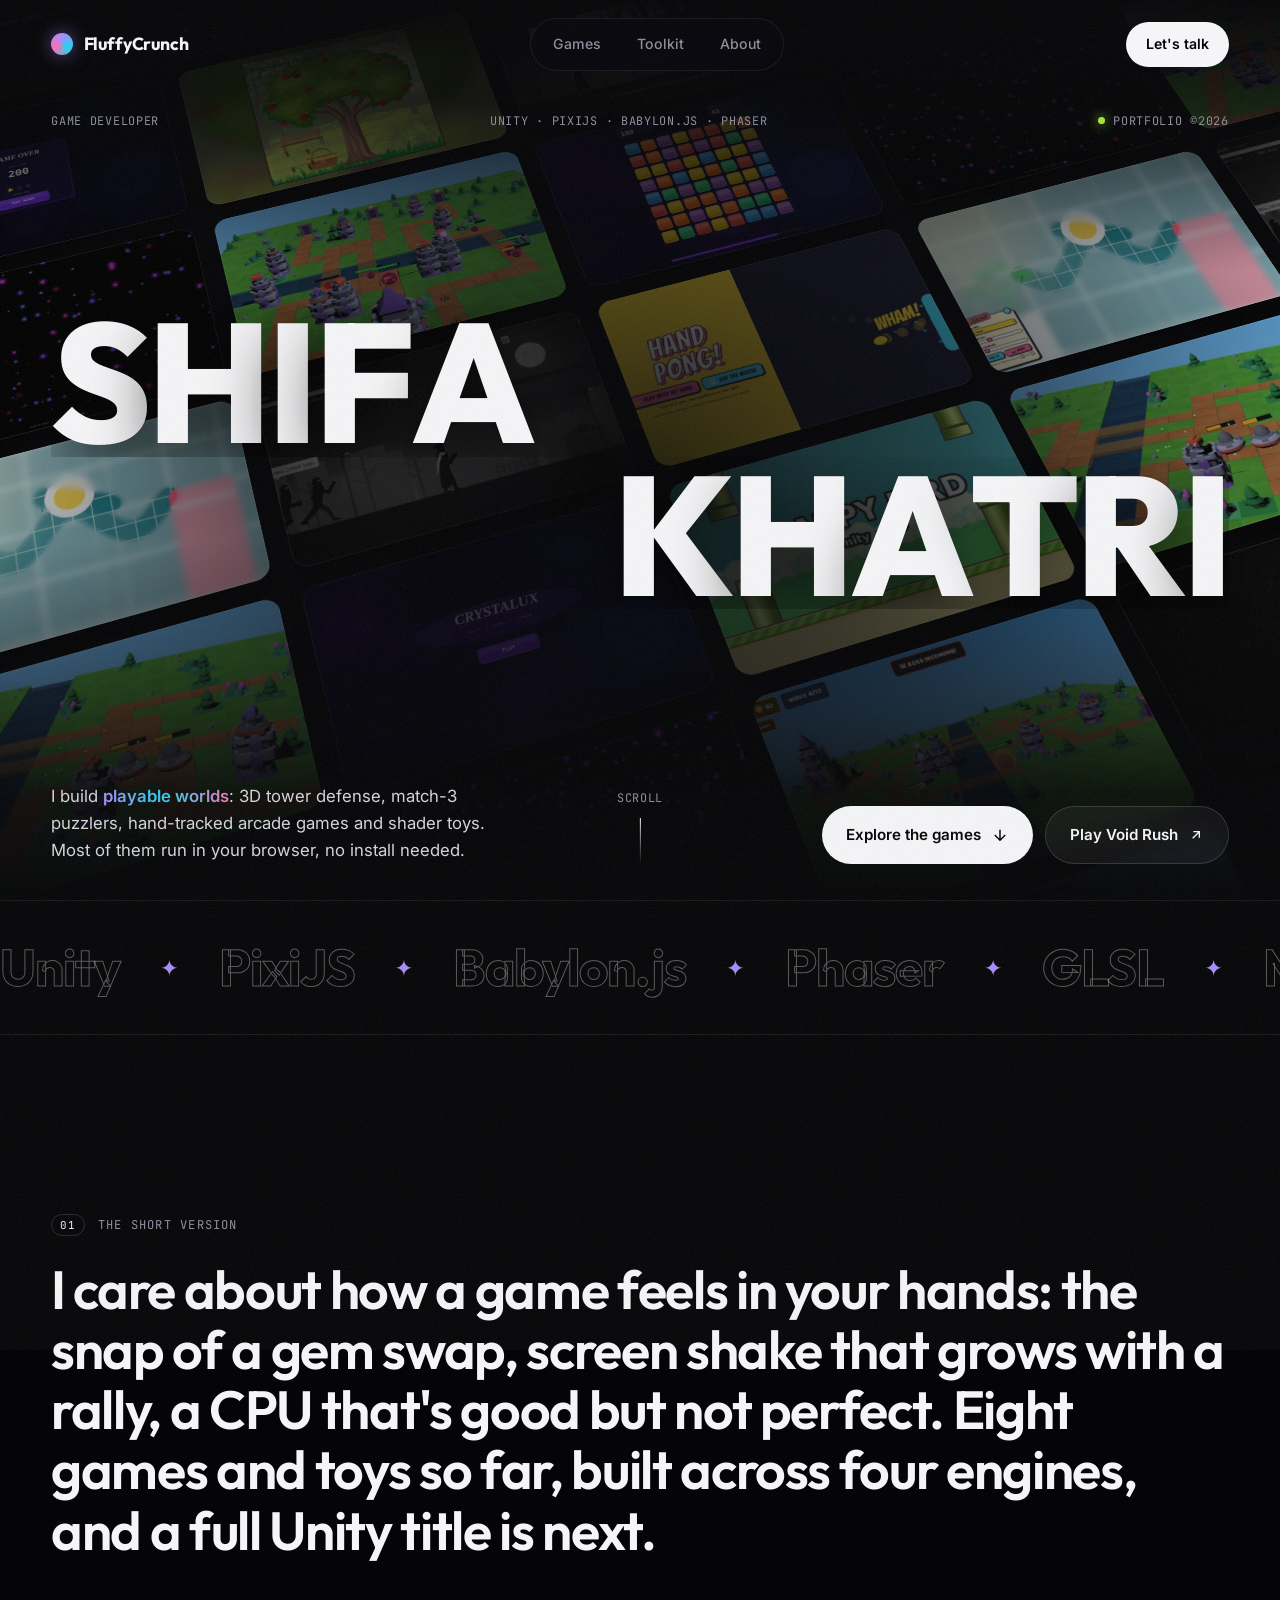
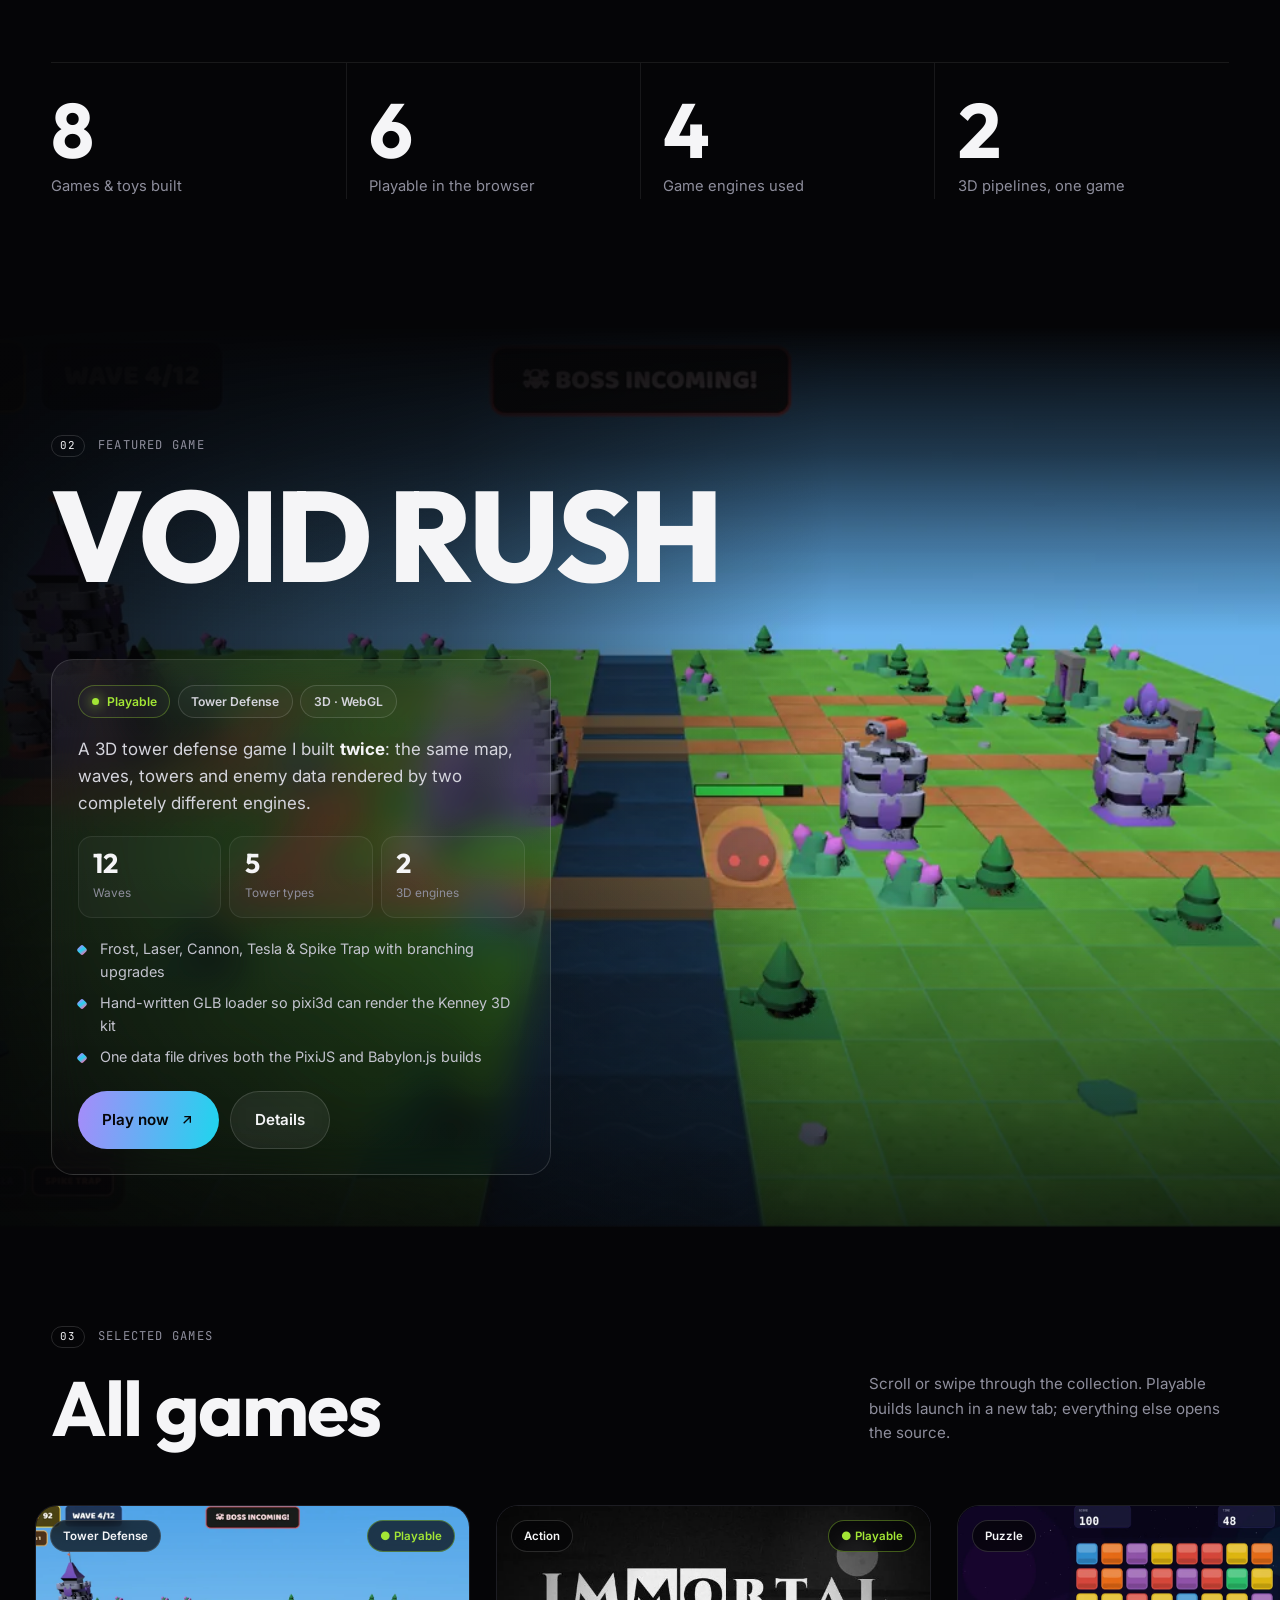
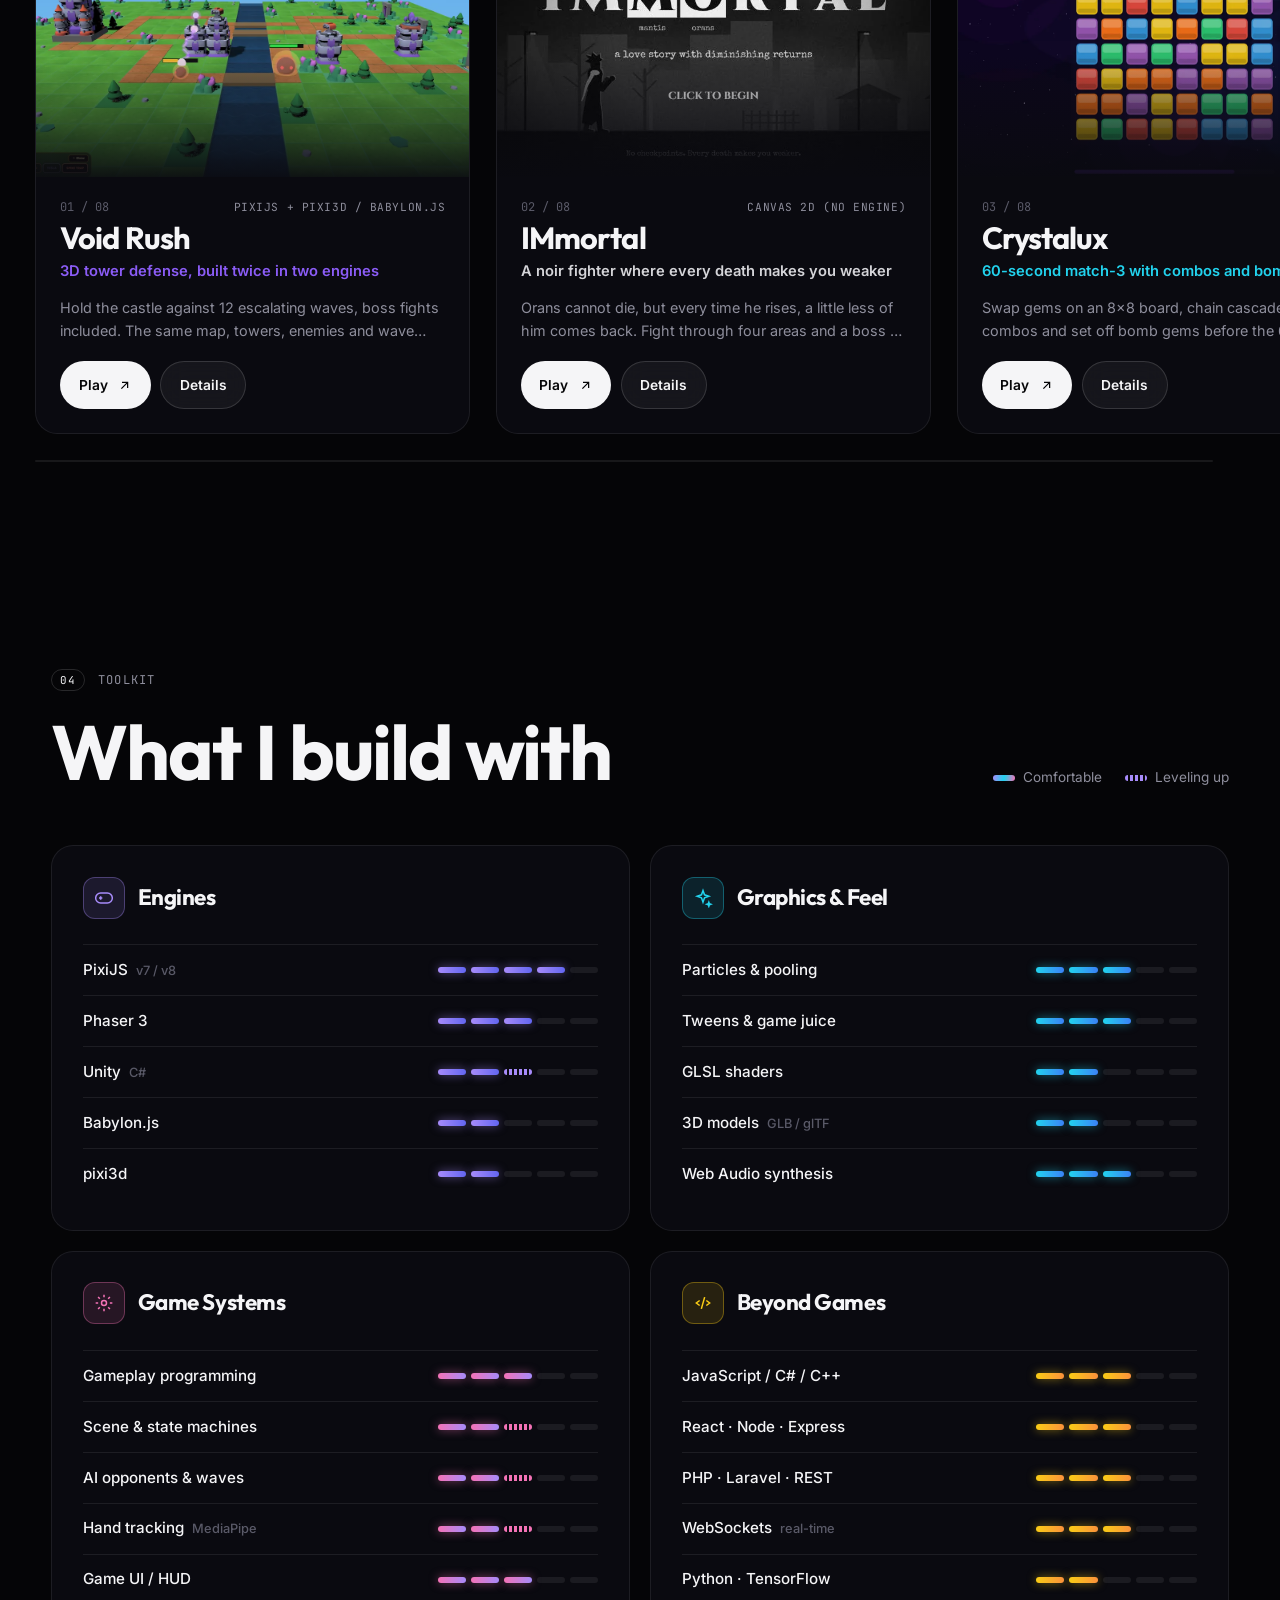
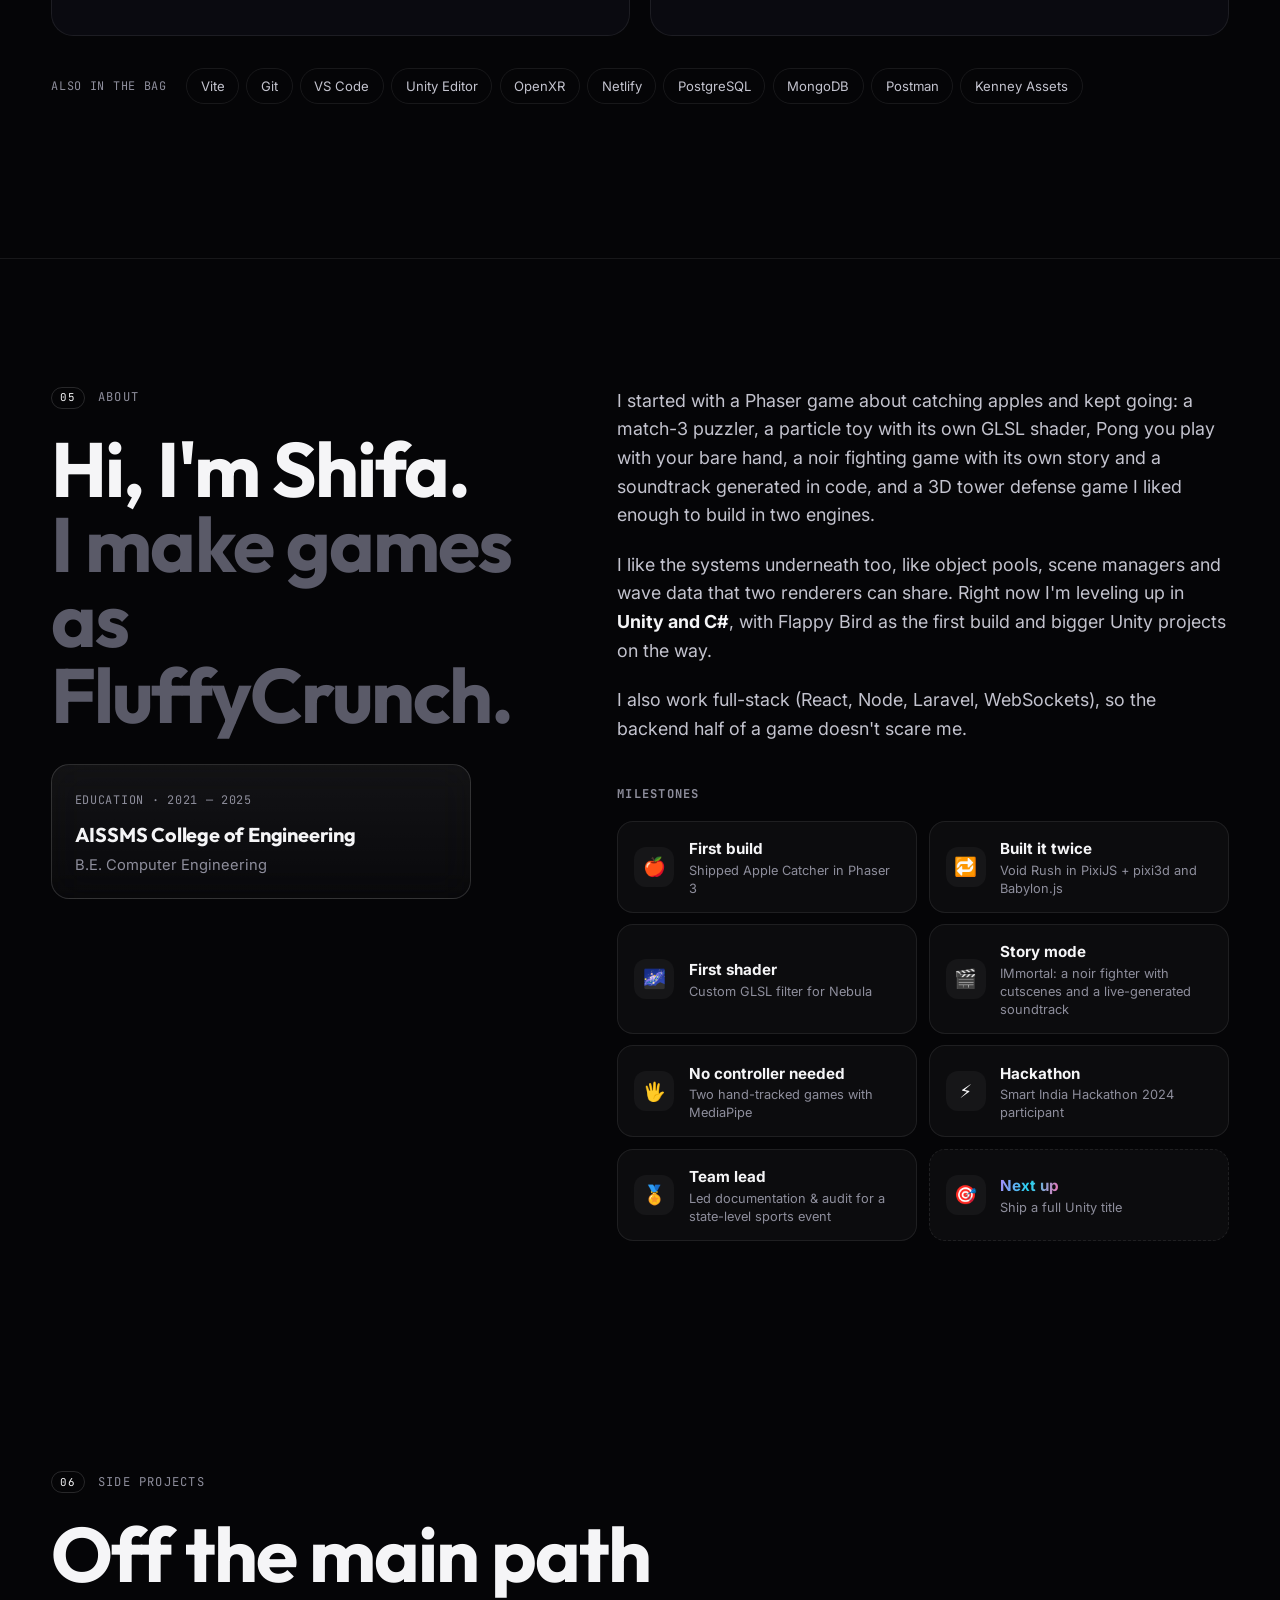
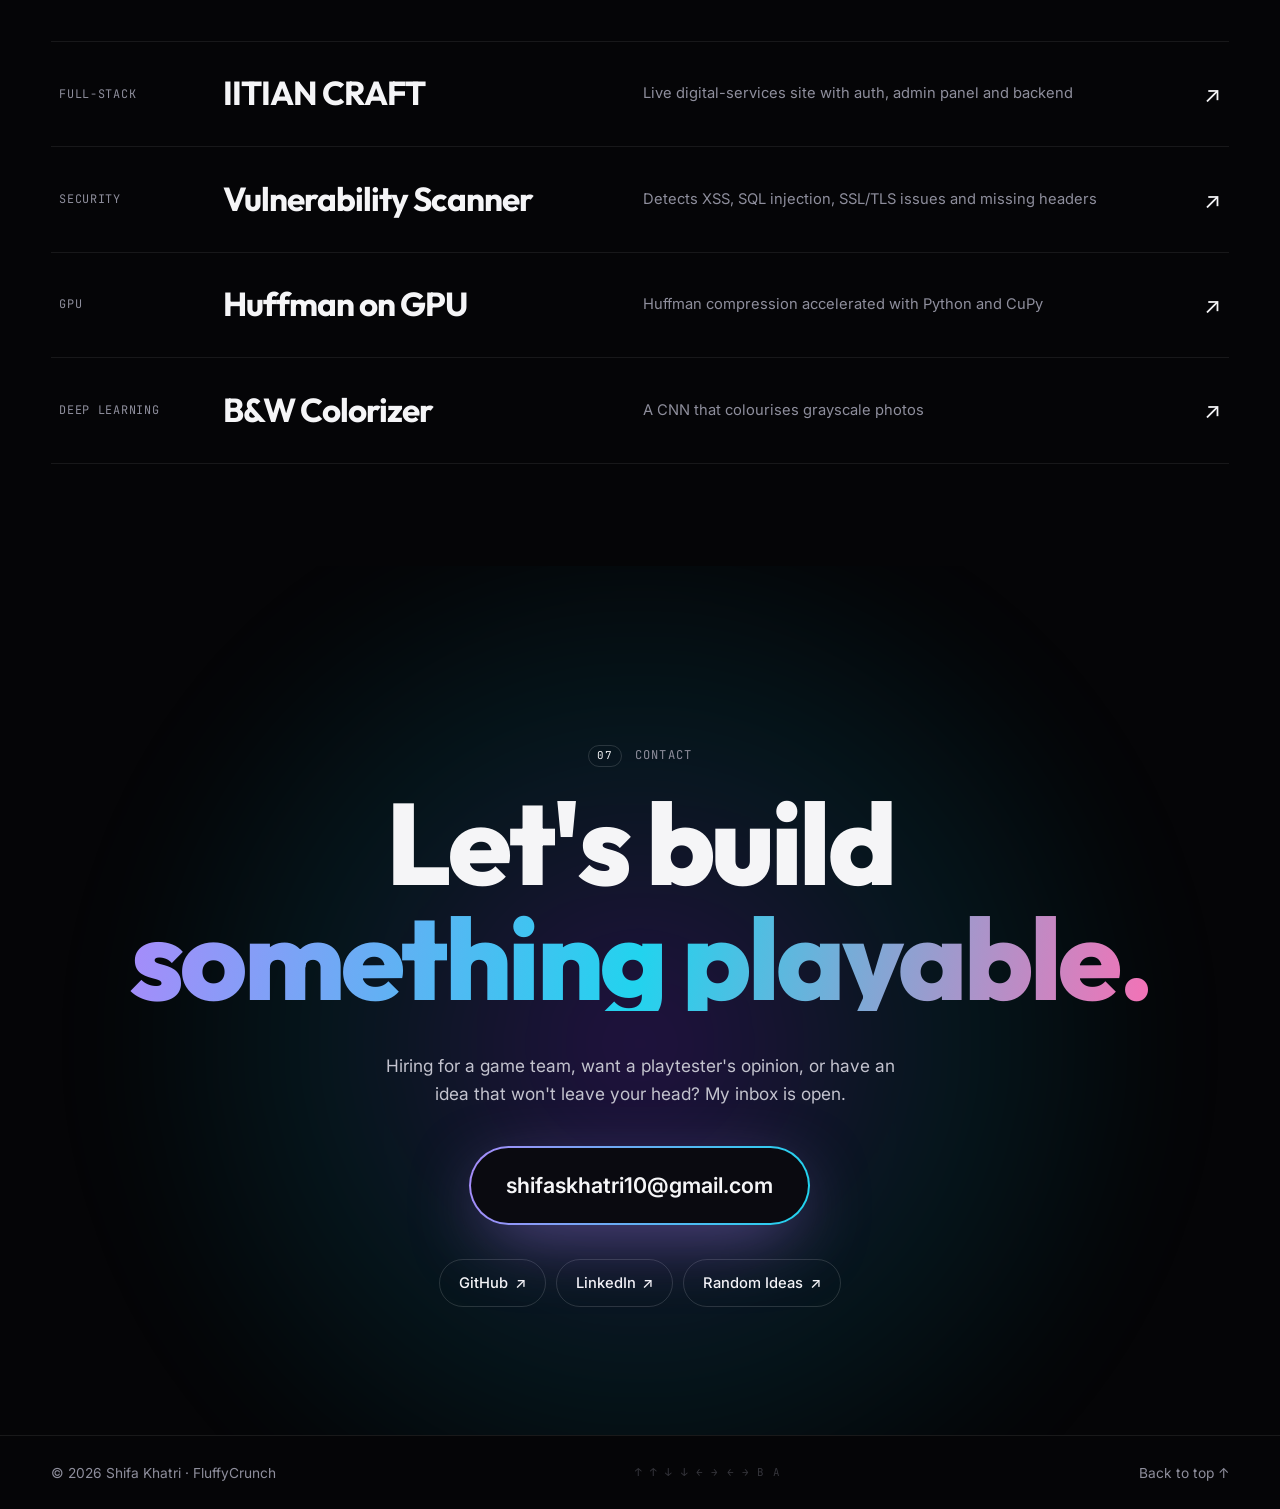
==== commit 7cb065d6: "Add IMmortal to the games gallery New noir fighting game from Random-ideas: card, details panel, thr" ====
--- a/index.html
+++ b/index.html
@@ -14,7 +14,7 @@
 <link rel="preconnect" href="https://fonts.googleapis.com">
 <link rel="preconnect" href="https://fonts.gstatic.com" crossorigin>
 <link href="https://fonts.googleapis.com/css2?family=Outfit:wght@500;600;700;800&family=Inter:wght@400;500;600&family=JetBrains+Mono:wght@400;500&display=swap" rel="stylesheet">
-<link rel="stylesheet" href="css/style.css?v=6">
+<link rel="stylesheet" href="css/style.css?v=7">
 </head>
 <body>
 
@@ -91,10 +91,10 @@
   <section id="intro">
     <div class="wrap">
       <p class="eyebrow reveal"><span>01</span>The short version</p>
-      <p class="manifesto" id="manifesto">I care about how a game feels in your hands: the snap of a gem swap, screen shake that grows with a rally, a CPU that's good but not perfect. Seven games and toys so far, built across four engines, and a full Unity title is next.</p>
+      <p class="manifesto" id="manifesto">I care about how a game feels in your hands: the snap of a gem swap, screen shake that grows with a rally, a CPU that's good but not perfect. Eight games and toys so far, built across four engines, and a full Unity title is next.</p>
       <div class="stats">
-        <div class="stat reveal"><span class="stat-num" data-count="7">0</span><span class="stat-label">Games &amp; toys built</span></div>
-        <div class="stat reveal"><span class="stat-num" data-count="5">0</span><span class="stat-label">Playable in the browser</span></div>
+        <div class="stat reveal"><span class="stat-num" data-count="8">0</span><span class="stat-label">Games &amp; toys built</span></div>
+        <div class="stat reveal"><span class="stat-num" data-count="6">0</span><span class="stat-label">Playable in the browser</span></div>
         <div class="stat reveal"><span class="stat-num" data-count="4">0</span><span class="stat-label">Game engines used</span></div>
         <div class="stat reveal"><span class="stat-num" data-count="2">0</span><span class="stat-label">3D pipelines, one game</span></div>
       </div>
@@ -226,7 +226,7 @@
       </div>
       <div class="about-main">
         <div class="about-text">
-          <p class="reveal">I started with a Phaser game about catching apples and kept going: a match-3 puzzler, a particle toy with its own GLSL shader, Pong you play with your bare hand, and a 3D tower defense game I liked enough to build in two engines.</p>
+          <p class="reveal">I started with a Phaser game about catching apples and kept going: a match-3 puzzler, a particle toy with its own GLSL shader, Pong you play with your bare hand, a noir fighting game with its own story and a soundtrack generated in code, and a 3D tower defense game I liked enough to build in two engines.</p>
           <p class="reveal">I like the systems underneath too, like object pools, scene managers and wave data that two renderers can share. Right now I'm leveling up in <strong>Unity and C#</strong>, with Flappy Bird as the first build and bigger Unity projects on the way.</p>
           <p class="reveal">I also work full-stack (React, Node, Laravel, WebSockets), so the backend half of a game doesn't scare me.</p>
         </div>
@@ -235,6 +235,7 @@
           <li class="reveal"><span class="ms-ico">🍎</span><div><b>First build</b><p>Shipped Apple Catcher in Phaser 3</p></div></li>
           <li class="reveal"><span class="ms-ico">🔁</span><div><b>Built it twice</b><p>Void Rush in PixiJS + pixi3d and Babylon.js</p></div></li>
           <li class="reveal"><span class="ms-ico">🌌</span><div><b>First shader</b><p>Custom GLSL filter for Nebula</p></div></li>
+          <li class="reveal"><span class="ms-ico">🎬</span><div><b>Story mode</b><p>IMmortal: a noir fighter with cutscenes and a live-generated soundtrack</p></div></li>
           <li class="reveal"><span class="ms-ico">🖐️</span><div><b>No controller needed</b><p>Two hand-tracked games with MediaPipe</p></div></li>
           <li class="reveal"><span class="ms-ico">⚡</span><div><b>Hackathon</b><p>Smart India Hackathon 2024 participant</p></div></li>
           <li class="reveal"><span class="ms-ico">🏅</span><div><b>Team lead</b><p>Led documentation &amp; audit for a state-level sports event</p></div></li>
@@ -324,7 +325,7 @@
 <script src="https://cdnjs.cloudflare.com/ajax/libs/gsap/3.12.5/gsap.min.js" defer></script>
 <script src="https://cdnjs.cloudflare.com/ajax/libs/gsap/3.12.5/ScrollTrigger.min.js" defer></script>
 <script src="https://unpkg.com/lenis@1.1.13/dist/lenis.min.js" defer></script>
-<script src="js/games-data.js?v=6" defer></script>
-<script src="js/main.js?v=6" defer></script>
+<script src="js/games-data.js?v=7" defer></script>
+<script src="js/main.js?v=7" defer></script>
 </body>
 </html>
